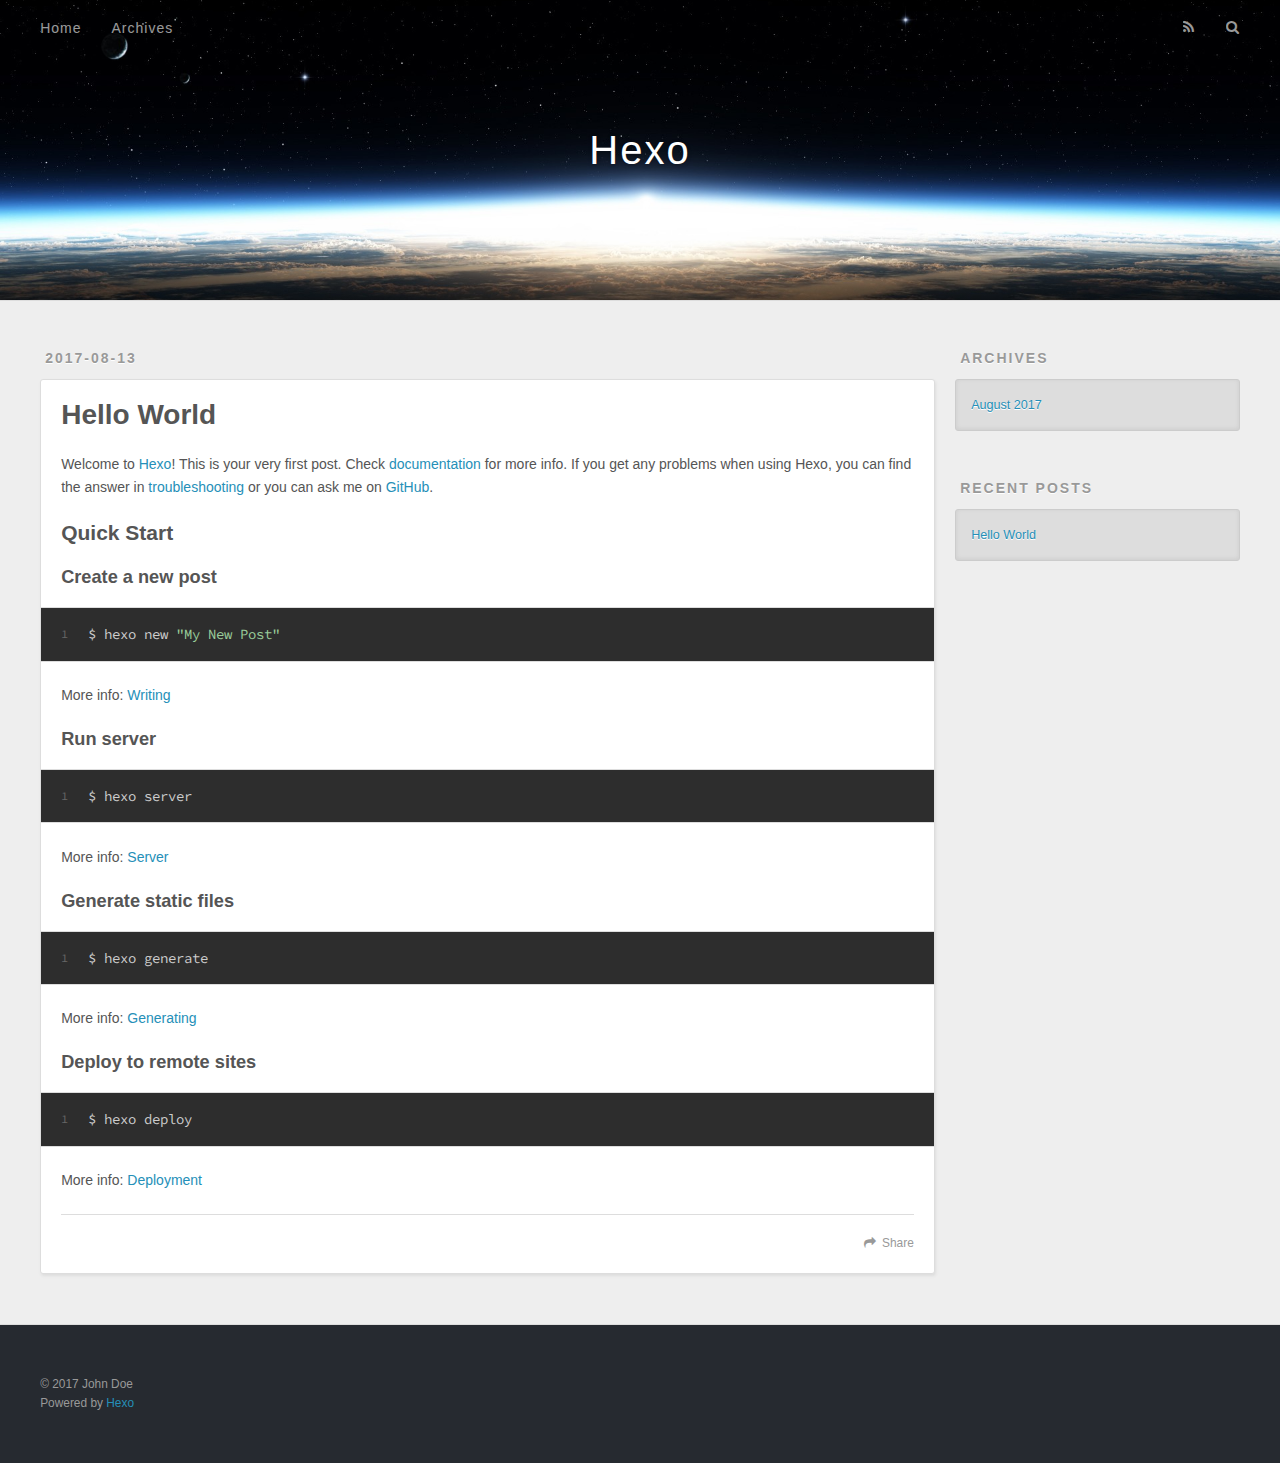
==== index.html @ 9a786ccf "Site updated: 2017-08-13 17:19:50" ====
<!DOCTYPE html>
<html>
<head>
  <meta charset="utf-8">
  
  <title>Hexo</title>
  <meta name="viewport" content="width=device-width, initial-scale=1, maximum-scale=1">
  <meta property="og:type" content="website">
<meta property="og:title" content="Hexo">
<meta property="og:url" content="http://yoursite.com/index.html">
<meta property="og:site_name" content="Hexo">
<meta name="twitter:card" content="summary">
<meta name="twitter:title" content="Hexo">
  
    <link rel="alternate" href="/atom.xml" title="Hexo" type="application/atom+xml">
  
  
    <link rel="icon" href="/favicon.png">
  
  
    <link href="//fonts.googleapis.com/css?family=Source+Code+Pro" rel="stylesheet" type="text/css">
  
  <link rel="stylesheet" href="/css/style.css">
  

</head>

<body>
  <div id="container">
    <div id="wrap">
      <header id="header">
  <div id="banner"></div>
  <div id="header-outer" class="outer">
    <div id="header-title" class="inner">
      <h1 id="logo-wrap">
        <a href="/" id="logo">Hexo</a>
      </h1>
      
    </div>
    <div id="header-inner" class="inner">
      <nav id="main-nav">
        <a id="main-nav-toggle" class="nav-icon"></a>
        
          <a class="main-nav-link" href="/">Home</a>
        
          <a class="main-nav-link" href="/archives">Archives</a>
        
      </nav>
      <nav id="sub-nav">
        
          <a id="nav-rss-link" class="nav-icon" href="/atom.xml" title="RSS Feed"></a>
        
        <a id="nav-search-btn" class="nav-icon" title="Search"></a>
      </nav>
      <div id="search-form-wrap">
        <form action="//google.com/search" method="get" accept-charset="UTF-8" class="search-form"><input type="search" name="q" class="search-form-input" placeholder="Search"><button type="submit" class="search-form-submit">&#xF002;</button><input type="hidden" name="sitesearch" value="http://yoursite.com"></form>
      </div>
    </div>
  </div>
</header>
      <div class="outer">
        <section id="main">
  
    <article id="post-hello-world" class="article article-type-post" itemscope itemprop="blogPost">
  <div class="article-meta">
    <a href="/2017/08/13/hello-world/" class="article-date">
  <time datetime="2017-08-13T09:03:46.811Z" itemprop="datePublished">2017-08-13</time>
</a>
    
  </div>
  <div class="article-inner">
    
    
      <header class="article-header">
        
  
    <h1 itemprop="name">
      <a class="article-title" href="/2017/08/13/hello-world/">Hello World</a>
    </h1>
  

      </header>
    
    <div class="article-entry" itemprop="articleBody">
      
        <p>Welcome to <a href="https://hexo.io/" target="_blank" rel="external">Hexo</a>! This is your very first post. Check <a href="https://hexo.io/docs/" target="_blank" rel="external">documentation</a> for more info. If you get any problems when using Hexo, you can find the answer in <a href="https://hexo.io/docs/troubleshooting.html" target="_blank" rel="external">troubleshooting</a> or you can ask me on <a href="https://github.com/hexojs/hexo/issues" target="_blank" rel="external">GitHub</a>.</p>
<h2 id="Quick-Start"><a href="#Quick-Start" class="headerlink" title="Quick Start"></a>Quick Start</h2><h3 id="Create-a-new-post"><a href="#Create-a-new-post" class="headerlink" title="Create a new post"></a>Create a new post</h3><figure class="highlight bash"><table><tr><td class="gutter"><pre><div class="line">1</div></pre></td><td class="code"><pre><div class="line">$ hexo new <span class="string">"My New Post"</span></div></pre></td></tr></table></figure>
<p>More info: <a href="https://hexo.io/docs/writing.html" target="_blank" rel="external">Writing</a></p>
<h3 id="Run-server"><a href="#Run-server" class="headerlink" title="Run server"></a>Run server</h3><figure class="highlight bash"><table><tr><td class="gutter"><pre><div class="line">1</div></pre></td><td class="code"><pre><div class="line">$ hexo server</div></pre></td></tr></table></figure>
<p>More info: <a href="https://hexo.io/docs/server.html" target="_blank" rel="external">Server</a></p>
<h3 id="Generate-static-files"><a href="#Generate-static-files" class="headerlink" title="Generate static files"></a>Generate static files</h3><figure class="highlight bash"><table><tr><td class="gutter"><pre><div class="line">1</div></pre></td><td class="code"><pre><div class="line">$ hexo generate</div></pre></td></tr></table></figure>
<p>More info: <a href="https://hexo.io/docs/generating.html" target="_blank" rel="external">Generating</a></p>
<h3 id="Deploy-to-remote-sites"><a href="#Deploy-to-remote-sites" class="headerlink" title="Deploy to remote sites"></a>Deploy to remote sites</h3><figure class="highlight bash"><table><tr><td class="gutter"><pre><div class="line">1</div></pre></td><td class="code"><pre><div class="line">$ hexo deploy</div></pre></td></tr></table></figure>
<p>More info: <a href="https://hexo.io/docs/deployment.html" target="_blank" rel="external">Deployment</a></p>

      
    </div>
    <footer class="article-footer">
      <a data-url="http://yoursite.com/2017/08/13/hello-world/" data-id="cj6aipgdz0000xsthss5ya7ji" class="article-share-link">Share</a>
      
      
    </footer>
  </div>
  
</article>


  

</section>
        
          <aside id="sidebar">
  
    

  
    

  
    
  
    
  <div class="widget-wrap">
    <h3 class="widget-title">Archives</h3>
    <div class="widget">
      <ul class="archive-list"><li class="archive-list-item"><a class="archive-list-link" href="/archives/2017/08/">August 2017</a></li></ul>
    </div>
  </div>


  
    
  <div class="widget-wrap">
    <h3 class="widget-title">Recent Posts</h3>
    <div class="widget">
      <ul>
        
          <li>
            <a href="/2017/08/13/hello-world/">Hello World</a>
          </li>
        
      </ul>
    </div>
  </div>

  
</aside>
        
      </div>
      <footer id="footer">
  
  <div class="outer">
    <div id="footer-info" class="inner">
      &copy; 2017 John Doe<br>
      Powered by <a href="http://hexo.io/" target="_blank">Hexo</a>
    </div>
  </div>
</footer>
    </div>
    <nav id="mobile-nav">
  
    <a href="/" class="mobile-nav-link">Home</a>
  
    <a href="/archives" class="mobile-nav-link">Archives</a>
  
</nav>
    

<script src="//ajax.googleapis.com/ajax/libs/jquery/2.0.3/jquery.min.js"></script>


  <link rel="stylesheet" href="/fancybox/jquery.fancybox.css">
  <script src="/fancybox/jquery.fancybox.pack.js"></script>


<script src="/js/script.js"></script>

  </div>
</body>
</html>
---- css/style.css ----
body {
  width: 100%;
}
body:before,
body:after {
  content: "";
  display: table;
}
body:after {
  clear: both;
}
html,
body,
div,
span,
applet,
object,
iframe,
h1,
h2,
h3,
h4,
h5,
h6,
p,
blockquote,
pre,
a,
abbr,
acronym,
address,
big,
cite,
code,
del,
dfn,
em,
img,
ins,
kbd,
q,
s,
samp,
small,
strike,
strong,
sub,
sup,
tt,
var,
dl,
dt,
dd,
ol,
ul,
li,
fieldset,
form,
label,
legend,
table,
caption,
tbody,
tfoot,
thead,
tr,
th,
td {
  margin: 0;
  padding: 0;
  border: 0;
  outline: 0;
  font-weight: inherit;
  font-style: inherit;
  font-family: inherit;
  font-size: 100%;
  vertical-align: baseline;
}
body {
  line-height: 1;
  color: #000;
  background: #fff;
}
ol,
ul {
  list-style: none;
}
table {
  border-collapse: separate;
  border-spacing: 0;
  vertical-align: middle;
}
caption,
th,
td {
  text-align: left;
  font-weight: normal;
  vertical-align: middle;
}
a img {
  border: none;
}
input,
button {
  margin: 0;
  padding: 0;
}
input::-moz-focus-inner,
button::-moz-focus-inner {
  border: 0;
  padding: 0;
}
@font-face {
  font-family: FontAwesome;
  font-style: normal;
  font-weight: normal;
  src: url("fonts/fontawesome-webfont.eot?v=#4.0.3");
  src: url("fonts/fontawesome-webfont.eot?#iefix&v=#4.0.3") format("embedded-opentype"), url("fonts/fontawesome-webfont.woff?v=#4.0.3") format("woff"), url("fonts/fontawesome-webfont.ttf?v=#4.0.3") format("truetype"), url("fonts/fontawesome-webfont.svg#fontawesomeregular?v=#4.0.3") format("svg");
}
html,
body,
#container {
  height: 100%;
}
body {
  background: #eee;
  font: 14px "Helvetica Neue", Helvetica, Arial, sans-serif;
  -webkit-text-size-adjust: 100%;
}
.outer {
  max-width: 1220px;
  margin: 0 auto;
  padding: 0 20px;
}
.outer:before,
.outer:after {
  content: "";
  display: table;
}
.outer:after {
  clear: both;
}
.inner {
  display: inline;
  float: left;
  width: 98.33333333333333%;
  margin: 0 0.833333333333333%;
}
.left,
.alignleft {
  float: left;
}
.right,
.alignright {
  float: right;
}
.clear {
  clear: both;
}
#container {
  position: relative;
}
.mobile-nav-on {
  overflow: hidden;
}
#wrap {
  height: 100%;
  width: 100%;
  position: absolute;
  top: 0;
  left: 0;
  -webkit-transition: 0.2s ease-out;
  -moz-transition: 0.2s ease-out;
  -ms-transition: 0.2s ease-out;
  transition: 0.2s ease-out;
  z-index: 1;
  background: #eee;
}
.mobile-nav-on #wrap {
  left: 280px;
}
@media screen and (min-width: 768px) {
  #main {
    display: inline;
    float: left;
    width: 73.33333333333333%;
    margin: 0 0.833333333333333%;
  }
}
.article-date,
.article-category-link,
.archive-year,
.widget-title {
  text-decoration: none;
  text-transform: uppercase;
  letter-spacing: 2px;
  color: #999;
  margin-bottom: 1em;
  margin-left: 5px;
  line-height: 1em;
  text-shadow: 0 1px #fff;
  font-weight: bold;
}
.article-inner,
.archive-article-inner {
  background: #fff;
  -webkit-box-shadow: 1px 2px 3px #ddd;
  box-shadow: 1px 2px 3px #ddd;
  border: 1px solid #ddd;
  border-radius: 3px;
}
.article-entry h1,
.widget h1 {
  font-size: 2em;
}
.article-entry h2,
.widget h2 {
  font-size: 1.5em;
}
.article-entry h3,
.widget h3 {
  font-size: 1.3em;
}
.article-entry h4,
.widget h4 {
  font-size: 1.2em;
}
.article-entry h5,
.widget h5 {
  font-size: 1em;
}
.article-entry h6,
.widget h6 {
  font-size: 1em;
  color: #999;
}
.article-entry hr,
.widget hr {
  border: 1px dashed #ddd;
}
.article-entry strong,
.widget strong {
  font-weight: bold;
}
.article-entry em,
.widget em,
.article-entry cite,
.widget cite {
  font-style: italic;
}
.article-entry sup,
.widget sup,
.article-entry sub,
.widget sub {
  font-size: 0.75em;
  line-height: 0;
  position: relative;
  vertical-align: baseline;
}
.article-entry sup,
.widget sup {
  top: -0.5em;
}
.article-entry sub,
.widget sub {
  bottom: -0.2em;
}
.article-entry small,
.widget small {
  font-size: 0.85em;
}
.article-entry acronym,
.widget acronym,
.article-entry abbr,
.widget abbr {
  border-bottom: 1px dotted;
}
.article-entry ul,
.widget ul,
.article-entry ol,
.widget ol,
.article-entry dl,
.widget dl {
  margin: 0 20px;
  line-height: 1.6em;
}
.article-entry ul ul,
.widget ul ul,
.article-entry ol ul,
.widget ol ul,
.article-entry ul ol,
.widget ul ol,
.article-entry ol ol,
.widget ol ol {
  margin-top: 0;
  margin-bottom: 0;
}
.article-entry ul,
.widget ul {
  list-style: disc;
}
.article-entry ol,
.widget ol {
  list-style: decimal;
}
.article-entry dt,
.widget dt {
  font-weight: bold;
}
#header {
  height: 300px;
  position: relative;
  border-bottom: 1px solid #ddd;
}
#header:before,
#header:after {
  content: "";
  position: absolute;
  left: 0;
  right: 0;
  height: 40px;
}
#header:before {
  top: 0;
  background: -webkit-linear-gradient(rgba(0,0,0,0.2), transparent);
  background: -moz-linear-gradient(rgba(0,0,0,0.2), transparent);
  background: -ms-linear-gradient(rgba(0,0,0,0.2), transparent);
  background: linear-gradient(rgba(0,0,0,0.2), transparent);
}
#header:after {
  bottom: 0;
  background: -webkit-linear-gradient(transparent, rgba(0,0,0,0.2));
  background: -moz-linear-gradient(transparent, rgba(0,0,0,0.2));
  background: -ms-linear-gradient(transparent, rgba(0,0,0,0.2));
  background: linear-gradient(transparent, rgba(0,0,0,0.2));
}
#header-outer {
  height: 100%;
  position: relative;
}
#header-inner {
  position: relative;
  overflow: hidden;
}
#banner {
  position: absolute;
  top: 0;
  left: 0;
  width: 100%;
  height: 100%;
  background: url("images/banner.jpg") center #000;
  -webkit-background-size: cover;
  -moz-background-size: cover;
  background-size: cover;
  z-index: -1;
}
#header-title {
  text-align: center;
  height: 40px;
  position: absolute;
  top: 50%;
  left: 0;
  margin-top: -20px;
}
#logo,
#subtitle {
  text-decoration: none;
  color: #fff;
  font-weight: 300;
  text-shadow: 0 1px 4px rgba(0,0,0,0.3);
}
#logo {
  font-size: 40px;
  line-height: 40px;
  letter-spacing: 2px;
}
#subtitle {
  font-size: 16px;
  line-height: 16px;
  letter-spacing: 1px;
}
#subtitle-wrap {
  margin-top: 16px;
}
#main-nav {
  float: left;
  margin-left: -15px;
}
.nav-icon,
.main-nav-link {
  float: left;
  color: #fff;
  opacity: 0.6;
  text-decoration: none;
  text-shadow: 0 1px rgba(0,0,0,0.2);
  -webkit-transition: opacity 0.2s;
  -moz-transition: opacity 0.2s;
  -ms-transition: opacity 0.2s;
  transition: opacity 0.2s;
  display: block;
  padding: 20px 15px;
}
.nav-icon:hover,
.main-nav-link:hover {
  opacity: 1;
}
.nav-icon {
  font-family: FontAwesome;
  text-align: center;
  font-size: 14px;
  width: 14px;
  height: 14px;
  padding: 20px 15px;
  position: relative;
  cursor: pointer;
}
.main-nav-link {
  font-weight: 300;
  letter-spacing: 1px;
}
@media screen and (max-width: 479px) {
  .main-nav-link {
    display: none;
  }
}
#main-nav-toggle {
  display: none;
}
#main-nav-toggle:before {
  content: "\f0c9";
}
@media screen and (max-width: 479px) {
  #main-nav-toggle {
    display: block;
  }
}
#sub-nav {
  float: right;
  margin-right: -15px;
}
#nav-rss-link:before {
  content: "\f09e";
}
#nav-search-btn:before {
  content: "\f002";
}
#search-form-wrap {
  position: absolute;
  top: 15px;
  width: 150px;
  height: 30px;
  right: -150px;
  opacity: 0;
  -webkit-transition: 0.2s ease-out;
  -moz-transition: 0.2s ease-out;
  -ms-transition: 0.2s ease-out;
  transition: 0.2s ease-out;
}
#search-form-wrap.on {
  opacity: 1;
  right: 0;
}
@media screen and (max-width: 479px) {
  #search-form-wrap {
    width: 100%;
    right: -100%;
  }
}
.search-form {
  position: absolute;
  top: 0;
  left: 0;
  right: 0;
  background: #fff;
  padding: 5px 15px;
  border-radius: 15px;
  -webkit-box-shadow: 0 0 10px rgba(0,0,0,0.3);
  box-shadow: 0 0 10px rgba(0,0,0,0.3);
}
.search-form-input {
  border: none;
  background: none;
  color: #555;
  width: 100%;
  font: 13px "Helvetica Neue", Helvetica, Arial, sans-serif;
  outline: none;
}
.search-form-input::-webkit-search-results-decoration,
.search-form-input::-webkit-search-cancel-button {
  -webkit-appearance: none;
}
.search-form-submit {
  position: absolute;
  top: 50%;
  right: 10px;
  margin-top: -7px;
  font: 13px FontAwesome;
  border: none;
  background: none;
  color: #bbb;
  cursor: pointer;
}
.search-form-submit:hover,
.search-form-submit:focus {
  color: #777;
}
.article {
  margin: 50px 0;
}
.article-inner {
  overflow: hidden;
}
.article-meta:before,
.article-meta:after {
  content: "";
  display: table;
}
.article-meta:after {
  clear: both;
}
.article-date {
  float: left;
}
.article-category {
  float: left;
  line-height: 1em;
  color: #ccc;
  text-shadow: 0 1px #fff;
  margin-left: 8px;
}
.article-category:before {
  content: "\2022";
}
.article-category-link {
  margin: 0 12px 1em;
}
.article-header {
  padding: 20px 20px 0;
}
.article-title {
  text-decoration: none;
  font-size: 2em;
  font-weight: bold;
  color: #555;
  line-height: 1.1em;
  -webkit-transition: color 0.2s;
  -moz-transition: color 0.2s;
  -ms-transition: color 0.2s;
  transition: color 0.2s;
}
a.article-title:hover {
  color: #258fb8;
}
.article-entry {
  color: #555;
  padding: 0 20px;
}
.article-entry:before,
.article-entry:after {
  content: "";
  display: table;
}
.article-entry:after {
  clear: both;
}
.article-entry p,
.article-entry table {
  line-height: 1.6em;
  margin: 1.6em 0;
}
.article-entry h1,
.article-entry h2,
.article-entry h3,
.article-entry h4,
.article-entry h5,
.article-entry h6 {
  font-weight: bold;
}
.article-entry h1,
.article-entry h2,
.article-entry h3,
.article-entry h4,
.article-entry h5,
.article-entry h6 {
  line-height: 1.1em;
  margin: 1.1em 0;
}
.article-entry a {
  color: #258fb8;
  text-decoration: none;
}
.article-entry a:hover {
  text-decoration: underline;
}
.article-entry ul,
.article-entry ol,
.article-entry dl {
  margin-top: 1.6em;
  margin-bottom: 1.6em;
}
.article-entry img,
.article-entry video {
  max-width: 100%;
  height: auto;
  display: block;
  margin: auto;
}
.article-entry iframe {
  border: none;
}
.article-entry table {
  width: 100%;
  border-collapse: collapse;
  border-spacing: 0;
}
.article-entry th {
  font-weight: bold;
  border-bottom: 3px solid #ddd;
  padding-bottom: 0.5em;
}
.article-entry td {
  border-bottom: 1px solid #ddd;
  padding: 10px 0;
}
.article-entry blockquote {
  font-family: Georgia, "Times New Roman", serif;
  font-size: 1.4em;
  margin: 1.6em 20px;
  text-align: center;
}
.article-entry blockquote footer {
  font-size: 14px;
  margin: 1.6em 0;
  font-family: "Helvetica Neue", Helvetica, Arial, sans-serif;
}
.article-entry blockquote footer cite:before {
  content: "—";
  padding: 0 0.5em;
}
.article-entry .pullquote {
  text-align: left;
  width: 45%;
  margin: 0;
}
.article-entry .pullquote.left {
  margin-left: 0.5em;
  margin-right: 1em;
}
.article-entry .pullquote.right {
  margin-right: 0.5em;
  margin-left: 1em;
}
.article-entry .caption {
  color: #999;
  display: block;
  font-size: 0.9em;
  margin-top: 0.5em;
  position: relative;
  text-align: center;
}
.article-entry .video-container {
  position: relative;
  padding-top: 56.25%;
  height: 0;
  overflow: hidden;
}
.article-entry .video-container iframe,
.article-entry .video-container object,
.article-entry .video-container embed {
  position: absolute;
  top: 0;
  left: 0;
  width: 100%;
  height: 100%;
  margin-top: 0;
}
.article-more-link a {
  display: inline-block;
  line-height: 1em;
  padding: 6px 15px;
  border-radius: 15px;
  background: #eee;
  color: #999;
  text-shadow: 0 1px #fff;
  text-decoration: none;
}
.article-more-link a:hover {
  background: #258fb8;
  color: #fff;
  text-decoration: none;
  text-shadow: 0 1px #1e7293;
}
.article-footer {
  font-size: 0.85em;
  line-height: 1.6em;
  border-top: 1px solid #ddd;
  padding-top: 1.6em;
  margin: 0 20px 20px;
}
.article-footer:before,
.article-footer:after {
  content: "";
  display: table;
}
.article-footer:after {
  clear: both;
}
.article-footer a {
  color: #999;
  text-decoration: none;
}
.article-footer a:hover {
  color: #555;
}
.article-tag-list-item {
  float: left;
  margin-right: 10px;
}
.article-tag-list-link:before {
  content: "#";
}
.article-comment-link {
  float: right;
}
.article-comment-link:before {
  content: "\f075";
  font-family: FontAwesome;
  padding-right: 8px;
}
.article-share-link {
  cursor: pointer;
  float: right;
  margin-left: 20px;
}
.article-share-link:before {
  content: "\f064";
  font-family: FontAwesome;
  padding-right: 6px;
}
#article-nav {
  position: relative;
}
#article-nav:before,
#article-nav:after {
  content: "";
  display: table;
}
#article-nav:after {
  clear: both;
}
@media screen and (min-width: 768px) {
  #article-nav {
    margin: 50px 0;
  }
  #article-nav:before {
    width: 8px;
    height: 8px;
    position: absolute;
    top: 50%;
    left: 50%;
    margin-top: -4px;
    margin-left: -4px;
    content: "";
    border-radius: 50%;
    background: #ddd;
    -webkit-box-shadow: 0 1px 2px #fff;
    box-shadow: 0 1px 2px #fff;
  }
}
.article-nav-link-wrap {
  text-decoration: none;
  text-shadow: 0 1px #fff;
  color: #999;
  -webkit-box-sizing: border-box;
  -moz-box-sizing: border-box;
  box-sizing: border-box;
  margin-top: 50px;
  text-align: center;
  display: block;
}
.article-nav-link-wrap:hover {
  color: #555;
}
@media screen and (min-width: 768px) {
  .article-nav-link-wrap {
    width: 50%;
    margin-top: 0;
  }
}
@media screen and (min-width: 768px) {
  #article-nav-newer {
    float: left;
    text-align: right;
    padding-right: 20px;
  }
}
@media screen and (min-width: 768px) {
  #article-nav-older {
    float: right;
    text-align: left;
    padding-left: 20px;
  }
}
.article-nav-caption {
  text-transform: uppercase;
  letter-spacing: 2px;
  color: #ddd;
  line-height: 1em;
  font-weight: bold;
}
#article-nav-newer .article-nav-caption {
  margin-right: -2px;
}
.article-nav-title {
  font-size: 0.85em;
  line-height: 1.6em;
  margin-top: 0.5em;
}
.article-share-box {
  position: absolute;
  display: none;
  background: #fff;
  -webkit-box-shadow: 1px 2px 10px rgba(0,0,0,0.2);
  box-shadow: 1px 2px 10px rgba(0,0,0,0.2);
  border-radius: 3px;
  margin-left: -145px;
  overflow: hidden;
  z-index: 1;
}
.article-share-box.on {
  display: block;
}
.article-share-input {
  width: 100%;
  background: none;
  -webkit-box-sizing: border-box;
  -moz-box-sizing: border-box;
  box-sizing: border-box;
  font: 14px "Helvetica Neue", Helvetica, Arial, sans-serif;
  padding: 0 15px;
  color: #555;
  outline: none;
  border: 1px solid #ddd;
  border-radius: 3px 3px 0 0;
  height: 36px;
  line-height: 36px;
}
.article-share-links {
  background: #eee;
}
.article-share-links:before,
.article-share-links:after {
  content: "";
  display: table;
}
.article-share-links:after {
  clear: both;
}
.article-share-twitter,
.article-share-facebook,
.article-share-pinterest,
.article-share-google {
  width: 50px;
  height: 36px;
  display: block;
  float: left;
  position: relative;
  color: #999;
  text-shadow: 0 1px #fff;
}
.article-share-twitter:before,
.article-share-facebook:before,
.article-share-pinterest:before,
.article-share-google:before {
  font-size: 20px;
  font-family: FontAwesome;
  width: 20px;
  height: 20px;
  position: absolute;
  top: 50%;
  left: 50%;
  margin-top: -10px;
  margin-left: -10px;
  text-align: center;
}
.article-share-twitter:hover,
.article-share-facebook:hover,
.article-share-pinterest:hover,
.article-share-google:hover {
  color: #fff;
}
.article-share-twitter:before {
  content: "\f099";
}
.article-share-twitter:hover {
  background: #00aced;
  text-shadow: 0 1px #008abe;
}
.article-share-facebook:before {
  content: "\f09a";
}
.article-share-facebook:hover {
  background: #3b5998;
  text-shadow: 0 1px #2f477a;
}
.article-share-pinterest:before {
  content: "\f0d2";
}
.article-share-pinterest:hover {
  background: #cb2027;
  text-shadow: 0 1px #a21a1f;
}
.article-share-google:before {
  content: "\f0d5";
}
.article-share-google:hover {
  background: #dd4b39;
  text-shadow: 0 1px #be3221;
}
.article-gallery {
  background: #000;
  position: relative;
}
.article-gallery-photos {
  position: relative;
  overflow: hidden;
}
.article-gallery-img {
  display: none;
  max-width: 100%;
}
.article-gallery-img:first-child {
  display: block;
}
.article-gallery-img.loaded {
  position: absolute;
  display: block;
}
.article-gallery-img img {
  display: block;
  max-width: 100%;
  margin: 0 auto;
}
#comments {
  background: #fff;
  -webkit-box-shadow: 1px 2px 3px #ddd;
  box-shadow: 1px 2px 3px #ddd;
  padding: 20px;
  border: 1px solid #ddd;
  border-radius: 3px;
  margin: 50px 0;
}
#comments a {
  color: #258fb8;
}
.archives-wrap {
  margin: 50px 0;
}
.archives:before,
.archives:after {
  content: "";
  display: table;
}
.archives:after {
  clear: both;
}
.archive-year-wrap {
  margin-bottom: 1em;
}
.archives {
  -webkit-column-gap: 10px;
  -moz-column-gap: 10px;
  column-gap: 10px;
}
@media screen and (min-width: 480px) and (max-width: 767px) {
  .archives {
    -webkit-column-count: 2;
    -moz-column-count: 2;
    column-count: 2;
  }
}
@media screen and (min-width: 768px) {
  .archives {
    -webkit-column-count: 3;
    -moz-column-count: 3;
    column-count: 3;
  }
}
.archive-article {
  -webkit-column-break-inside: avoid;
  page-break-inside: avoid;
  overflow: hidden;
  break-inside: avoid-column;
}
.archive-article-inner {
  padding: 10px;
  margin-bottom: 15px;
}
.archive-article-title {
  text-decoration: none;
  font-weight: bold;
  color: #555;
  -webkit-transition: color 0.2s;
  -moz-transition: color 0.2s;
  -ms-transition: color 0.2s;
  transition: color 0.2s;
  line-height: 1.6em;
}
.archive-article-title:hover {
  color: #258fb8;
}
.archive-article-footer {
  margin-top: 1em;
}
.archive-article-date {
  color: #999;
  text-decoration: none;
  font-size: 0.85em;
  line-height: 1em;
  margin-bottom: 0.5em;
  display: block;
}
#page-nav {
  margin: 50px auto;
  background: #fff;
  -webkit-box-shadow: 1px 2px 3px #ddd;
  box-shadow: 1px 2px 3px #ddd;
  border: 1px solid #ddd;
  border-radius: 3px;
  text-align: center;
  color: #999;
  overflow: hidden;
}
#page-nav:before,
#page-nav:after {
  content: "";
  display: table;
}
#page-nav:after {
  clear: both;
}
#page-nav a,
#page-nav span {
  padding: 10px 20px;
  line-height: 1;
  height: 2ex;
}
#page-nav a {
  color: #999;
  text-decoration: none;
}
#page-nav a:hover {
  background: #999;
  color: #fff;
}
#page-nav .prev {
  float: left;
}
#page-nav .next {
  float: right;
}
#page-nav .page-number {
  display: inline-block;
}
@media screen and (max-width: 479px) {
  #page-nav .page-number {
    display: none;
  }
}
#page-nav .current {
  color: #555;
  font-weight: bold;
}
#page-nav .space {
  color: #ddd;
}
#footer {
  background: #262a30;
  padding: 50px 0;
  border-top: 1px solid #ddd;
  color: #999;
}
#footer a {
  color: #258fb8;
  text-decoration: none;
}
#footer a:hover {
  text-decoration: underline;
}
#footer-info {
  line-height: 1.6em;
  font-size: 0.85em;
}
.article-entry pre,
.article-entry .highlight {
  background: #2d2d2d;
  margin: 0 -20px;
  padding: 15px 20px;
  border-style: solid;
  border-color: #ddd;
  border-width: 1px 0;
  overflow: auto;
  color: #ccc;
  line-height: 22.400000000000002px;
}
.article-entry .highlight .gutter pre,
.article-entry .gist .gist-file .gist-data .line-numbers {
  color: #666;
  font-size: 0.85em;
}
.article-entry pre,
.article-entry code {
  font-family: "Source Code Pro", Consolas, Monaco, Menlo, Consolas, monospace;
}
.article-entry code {
  background: #eee;
  text-shadow: 0 1px #fff;
  padding: 0 0.3em;
}
.article-entry pre code {
  background: none;
  text-shadow: none;
  padding: 0;
}
.article-entry .highlight pre {
  border: none;
  margin: 0;
  padding: 0;
}
.article-entry .highlight table {
  margin: 0;
  width: auto;
}
.article-entry .highlight td {
  border: none;
  padding: 0;
}
.article-entry .highlight figcaption {
  font-size: 0.85em;
  color: #999;
  line-height: 1em;
  margin-bottom: 1em;
}
.article-entry .highlight figcaption:before,
.article-entry .highlight figcaption:after {
  content: "";
  display: table;
}
.article-entry .highlight figcaption:after {
  clear: both;
}
.article-entry .highlight figcaption a {
  float: right;
}
.article-entry .highlight .gutter pre {
  text-align: right;
  padding-right: 20px;
}
.article-entry .highlight .line {
  height: 22.400000000000002px;
}
.article-entry .highlight .line.marked {
  background: #515151;
}
.article-entry .gist {
  margin: 0 -20px;
  border-style: solid;
  border-color: #ddd;
  border-width: 1px 0;
  background: #2d2d2d;
  padding: 15px 20px 15px 0;
}
.article-entry .gist .gist-file {
  border: none;
  font-family: "Source Code Pro", Consolas, Monaco, Menlo, Consolas, monospace;
  margin: 0;
}
.article-entry .gist .gist-file .gist-data {
  background: none;
  border: none;
}
.article-entry .gist .gist-file .gist-data .line-numbers {
  background: none;
  border: none;
  padding: 0 20px 0 0;
}
.article-entry .gist .gist-file .gist-data .line-data {
  padding: 0 !important;
}
.article-entry .gist .gist-file .highlight {
  margin: 0;
  padding: 0;
  border: none;
}
.article-entry .gist .gist-file .gist-meta {
  background: #2d2d2d;
  color: #999;
  font: 0.85em "Helvetica Neue", Helvetica, Arial, sans-serif;
  text-shadow: 0 0;
  padding: 0;
  margin-top: 1em;
  margin-left: 20px;
}
.article-entry .gist .gist-file .gist-meta a {
  color: #258fb8;
  font-weight: normal;
}
.article-entry .gist .gist-file .gist-meta a:hover {
  text-decoration: underline;
}
pre .comment,
pre .title {
  color: #999;
}
pre .variable,
pre .attribute,
pre .tag,
pre .regexp,
pre .ruby .constant,
pre .xml .tag .title,
pre .xml .pi,
pre .xml .doctype,
pre .html .doctype,
pre .css .id,
pre .css .class,
pre .css .pseudo {
  color: #f2777a;
}
pre .number,
pre .preprocessor,
pre .built_in,
pre .literal,
pre .params,
pre .constant {
  color: #f99157;
}
pre .class,
pre .ruby .class .title,
pre .css .rules .attribute {
  color: #9c9;
}
pre .string,
pre .value,
pre .inheritance,
pre .header,
pre .ruby .symbol,
pre .xml .cdata {
  color: #9c9;
}
pre .css .hexcolor {
  color: #6cc;
}
pre .function,
pre .python .decorator,
pre .python .title,
pre .ruby .function .title,
pre .ruby .title .keyword,
pre .perl .sub,
pre .javascript .title,
pre .coffeescript .title {
  color: #69c;
}
pre .keyword,
pre .javascript .function {
  color: #c9c;
}
@media screen and (max-width: 479px) {
  #mobile-nav {
    position: absolute;
    top: 0;
    left: 0;
    width: 280px;
    height: 100%;
    background: #191919;
    border-right: 1px solid #fff;
  }
}
@media screen and (max-width: 479px) {
  .mobile-nav-link {
    display: block;
    color: #999;
    text-decoration: none;
    padding: 15px 20px;
    font-weight: bold;
  }
  .mobile-nav-link:hover {
    color: #fff;
  }
}
@media screen and (min-width: 768px) {
  #sidebar {
    display: inline;
    float: left;
    width: 23.333333333333332%;
    margin: 0 0.833333333333333%;
  }
}
.widget-wrap {
  margin: 50px 0;
}
.widget {
  color: #777;
  text-shadow: 0 1px #fff;
  background: #ddd;
  -webkit-box-shadow: 0 -1px 4px #ccc inset;
  box-shadow: 0 -1px 4px #ccc inset;
  border: 1px solid #ccc;
  padding: 15px;
  border-radius: 3px;
}
.widget a {
  color: #258fb8;
  text-decoration: none;
}
.widget a:hover {
  text-decoration: underline;
}
.widget ul ul,
.widget ol ul,
.widget dl ul,
.widget ul ol,
.widget ol ol,
.widget dl ol,
.widget ul dl,
.widget ol dl,
.widget dl dl {
  margin-left: 15px;
  list-style: disc;
}
.widget {
  line-height: 1.6em;
  word-wrap: break-word;
  font-size: 0.9em;
}
.widget ul,
.widget ol {
  list-style: none;
  margin: 0;
}
.widget ul ul,
.widget ol ul,
.widget ul ol,
.widget ol ol {
  margin: 0 20px;
}
.widget ul ul,
.widget ol ul {
  list-style: disc;
}
.widget ul ol,
.widget ol ol {
  list-style: decimal;
}
.category-list-count,
.tag-list-count,
.archive-list-count {
  padding-left: 5px;
  color: #999;
  font-size: 0.85em;
}
.category-list-count:before,
.tag-list-count:before,
.archive-list-count:before {
  content: "(";
}
.category-list-count:after,
.tag-list-count:after,
.archive-list-count:after {
  content: ")";
}
.tagcloud a {
  margin-right: 5px;
  display: inline-block;
}
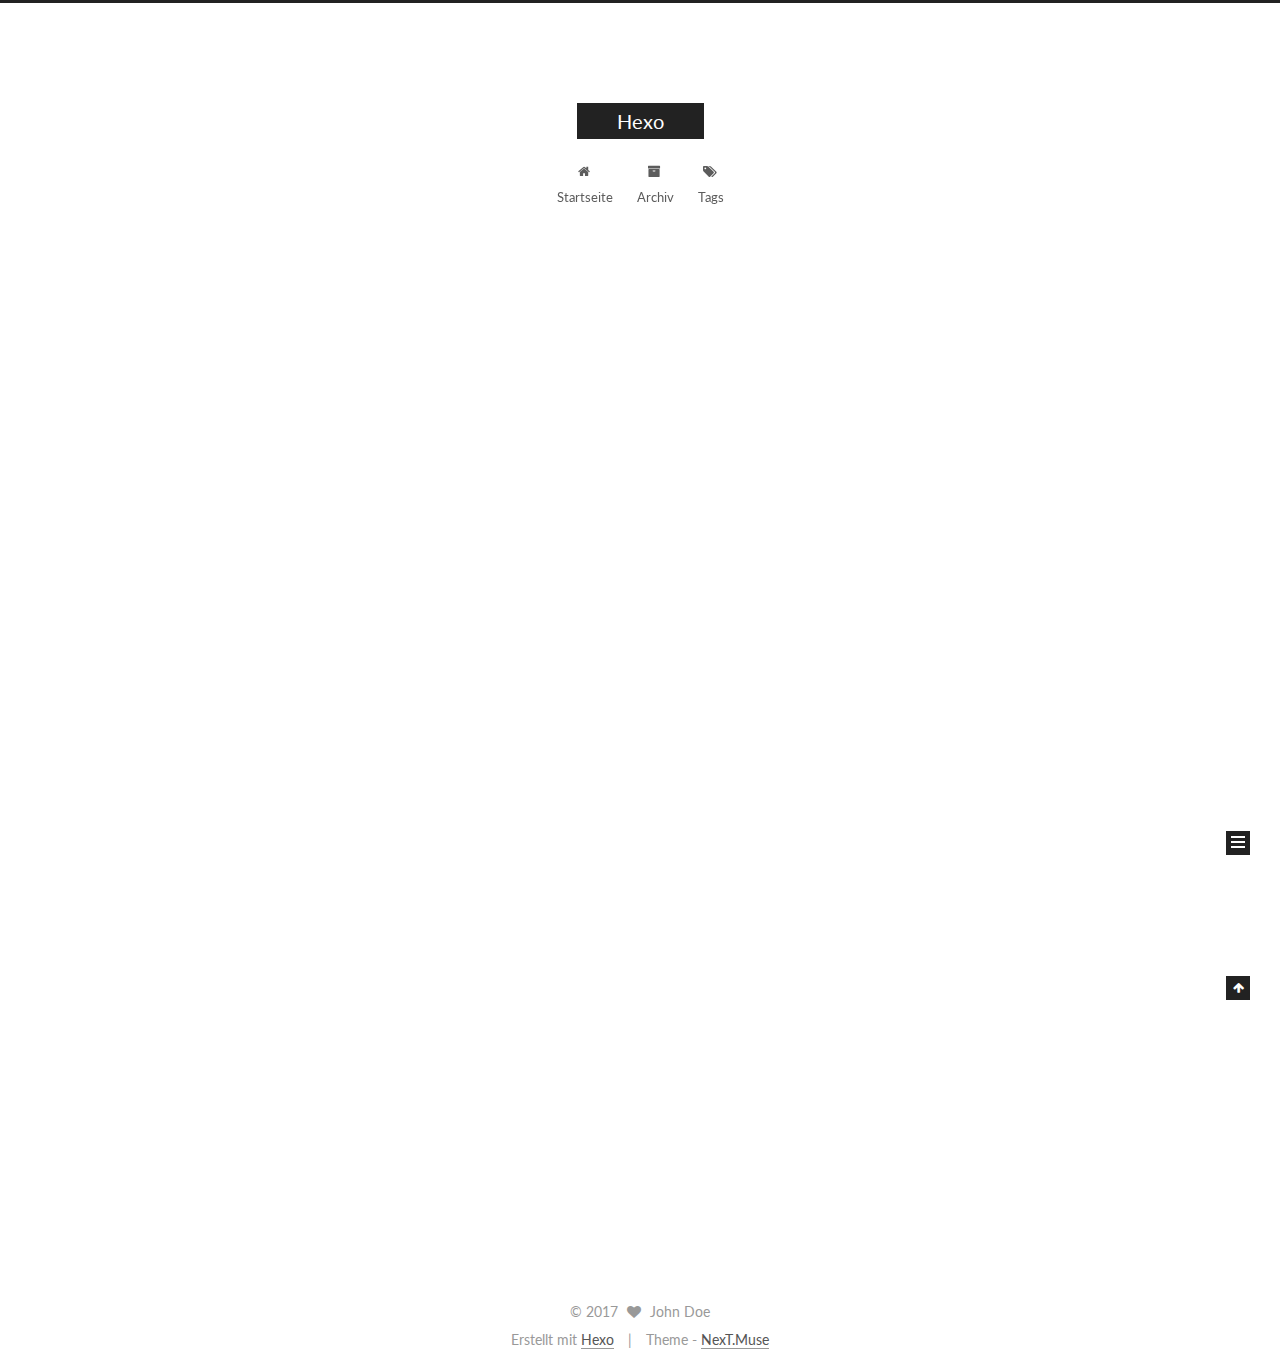
==== commit a04c98da: "Site updated: 2017-08-13 17:29:51" ====
--- a/index.html
+++ b/index.html
@@ -1,89 +1,330 @@
 <!DOCTYPE html>
-<html>
+
+
+
+  
+
+
+<html class="theme-next muse use-motion" lang="">
 <head>
-  <meta charset="utf-8">
-  
-  <title>Hexo</title>
-  <meta name="viewport" content="width=device-width, initial-scale=1, maximum-scale=1">
-  <meta property="og:type" content="website">
+  <meta charset="UTF-8"/>
+<meta http-equiv="X-UA-Compatible" content="IE=edge" />
+<meta name="viewport" content="width=device-width, initial-scale=1, maximum-scale=1"/>
+<meta name="theme-color" content="#222">
+
+
+
+
+
+
+
+
+
+<meta http-equiv="Cache-Control" content="no-transform" />
+<meta http-equiv="Cache-Control" content="no-siteapp" />
+
+
+
+
+
+
+
+
+
+
+
+
+
+
+
+  
+  
+  <link href="/lib/fancybox/source/jquery.fancybox.css?v=2.1.5" rel="stylesheet" type="text/css" />
+
+
+
+
+  
+  
+  
+  
+
+  
+    
+    
+  
+
+  
+
+  
+
+  
+
+  
+
+  
+    
+    
+    <link href="//fonts.googleapis.com/css?family=Lato:300,300italic,400,400italic,700,700italic&subset=latin,latin-ext" rel="stylesheet" type="text/css">
+  
+
+
+
+
+
+
+<link href="/lib/font-awesome/css/font-awesome.min.css?v=4.6.2" rel="stylesheet" type="text/css" />
+
+<link href="/css/main.css?v=5.1.2" rel="stylesheet" type="text/css" />
+
+
+  <meta name="keywords" content="Hexo, NexT" />
+
+
+
+
+
+
+
+
+  <link rel="shortcut icon" type="image/x-icon" href="/favicon.ico?v=5.1.2" />
+
+
+
+
+
+
+<meta property="og:type" content="website">
 <meta property="og:title" content="Hexo">
 <meta property="og:url" content="http://yoursite.com/index.html">
 <meta property="og:site_name" content="Hexo">
 <meta name="twitter:card" content="summary">
 <meta name="twitter:title" content="Hexo">
-  
-    <link rel="alternate" href="/atom.xml" title="Hexo" type="application/atom+xml">
-  
-  
-    <link rel="icon" href="/favicon.png">
-  
-  
-    <link href="//fonts.googleapis.com/css?family=Source+Code+Pro" rel="stylesheet" type="text/css">
-  
-  <link rel="stylesheet" href="/css/style.css">
-  
+
+
+
+<script type="text/javascript" id="hexo.configurations">
+  var NexT = window.NexT || {};
+  var CONFIG = {
+    root: '/',
+    scheme: 'Muse',
+    sidebar: {"position":"left","display":"post","offset":12,"offset_float":12,"b2t":false,"scrollpercent":false,"onmobile":false},
+    fancybox: true,
+    tabs: true,
+    motion: true,
+    duoshuo: {
+      userId: '0',
+      author: 'Author'
+    },
+    algolia: {
+      applicationID: '',
+      apiKey: '',
+      indexName: '',
+      hits: {"per_page":10},
+      labels: {"input_placeholder":"Search for Posts","hits_empty":"We didn't find any results for the search: ${query}","hits_stats":"${hits} results found in ${time} ms"}
+    }
+  };
+</script>
+
+
+
+  <link rel="canonical" href="http://yoursite.com/"/>
+
+
+
+
+
+  <title>Hexo</title>
+  
+
+
+
+
+
+
+
 
 </head>
 
-<body>
-  <div id="container">
-    <div id="wrap">
-      <header id="header">
-  <div id="banner"></div>
-  <div id="header-outer" class="outer">
-    <div id="header-title" class="inner">
-      <h1 id="logo-wrap">
-        <a href="/" id="logo">Hexo</a>
-      </h1>
-      
+<body itemscope itemtype="http://schema.org/WebPage" lang="">
+
+  
+  
+    
+  
+
+  <div class="container sidebar-position-left 
+   page-home 
+ ">
+    <div class="headband"></div>
+
+    <header id="header" class="header" itemscope itemtype="http://schema.org/WPHeader">
+      <div class="header-inner"><div class="site-brand-wrapper">
+  <div class="site-meta ">
+    
+
+    <div class="custom-logo-site-title">
+      <a href="/"  class="brand" rel="start">
+        <span class="logo-line-before"><i></i></span>
+        <span class="site-title">Hexo</span>
+        <span class="logo-line-after"><i></i></span>
+      </a>
     </div>
-    <div id="header-inner" class="inner">
-      <nav id="main-nav">
-        <a id="main-nav-toggle" class="nav-icon"></a>
-        
-          <a class="main-nav-link" href="/">Home</a>
-        
-          <a class="main-nav-link" href="/archives">Archives</a>
-        
-      </nav>
-      <nav id="sub-nav">
-        
-          <a id="nav-rss-link" class="nav-icon" href="/atom.xml" title="RSS Feed"></a>
-        
-        <a id="nav-search-btn" class="nav-icon" title="Search"></a>
-      </nav>
-      <div id="search-form-wrap">
-        <form action="//google.com/search" method="get" accept-charset="UTF-8" class="search-form"><input type="search" name="q" class="search-form-input" placeholder="Search"><button type="submit" class="search-form-submit">&#xF002;</button><input type="hidden" name="sitesearch" value="http://yoursite.com"></form>
-      </div>
-    </div>
+      
+        <p class="site-subtitle"></p>
+      
   </div>
-</header>
-      <div class="outer">
-        <section id="main">
-  
-    <article id="post-hello-world" class="article article-type-post" itemscope itemprop="blogPost">
-  <div class="article-meta">
-    <a href="/2017/08/13/hello-world/" class="article-date">
-  <time datetime="2017-08-13T09:03:46.811Z" itemprop="datePublished">2017-08-13</time>
-</a>
-    
+
+  <div class="site-nav-toggle">
+    <button>
+      <span class="btn-bar"></span>
+      <span class="btn-bar"></span>
+      <span class="btn-bar"></span>
+    </button>
   </div>
-  <div class="article-inner">
-    
-    
-      <header class="article-header">
-        
-  
-    <h1 itemprop="name">
-      <a class="article-title" href="/2017/08/13/hello-world/">Hello World</a>
-    </h1>
-  
-
+</div>
+
+<nav class="site-nav">
+  
+
+  
+    <ul id="menu" class="menu">
+      
+        
+        <li class="menu-item menu-item-home">
+          <a href="/" rel="section">
+            
+              <i class="menu-item-icon fa fa-fw fa-home"></i> <br />
+            
+            Startseite
+          </a>
+        </li>
+      
+        
+        <li class="menu-item menu-item-archives">
+          <a href="/archives/" rel="section">
+            
+              <i class="menu-item-icon fa fa-fw fa-archive"></i> <br />
+            
+            Archiv
+          </a>
+        </li>
+      
+        
+        <li class="menu-item menu-item-tags">
+          <a href="/tags/" rel="section">
+            
+              <i class="menu-item-icon fa fa-fw fa-tags"></i> <br />
+            
+            Tags
+          </a>
+        </li>
+      
+
+      
+    </ul>
+  
+
+  
+</nav>
+
+
+
+ </div>
+    </header>
+
+    <main id="main" class="main">
+      <div class="main-inner">
+        <div class="content-wrap">
+          <div id="content" class="content">
+            
+  <section id="posts" class="posts-expand">
+    
+      
+
+  
+
+  
+  
+  
+
+  <article class="post post-type-normal" itemscope itemtype="http://schema.org/Article">
+  
+  
+  
+  <div class="post-block">
+    <link itemprop="mainEntityOfPage" href="http://yoursite.com/2017/08/13/hello-world/">
+
+    <span hidden itemprop="author" itemscope itemtype="http://schema.org/Person">
+      <meta itemprop="name" content="John Doe">
+      <meta itemprop="description" content="">
+      <meta itemprop="image" content="/images/avatar.gif">
+    </span>
+
+    <span hidden itemprop="publisher" itemscope itemtype="http://schema.org/Organization">
+      <meta itemprop="name" content="Hexo">
+    </span>
+
+    
+      <header class="post-header">
+
+        
+        
+          <h1 class="post-title" itemprop="name headline">
+                
+                <a class="post-title-link" href="/2017/08/13/hello-world/" itemprop="url">Hello World</a></h1>
+        
+
+        <div class="post-meta">
+          <span class="post-time">
+            
+              <span class="post-meta-item-icon">
+                <i class="fa fa-calendar-o"></i>
+              </span>
+              
+                <span class="post-meta-item-text">Veröffentlicht am</span>
+              
+              <time title="Post created" itemprop="dateCreated datePublished" datetime="2017-08-13T17:03:46+08:00">
+                2017-08-13
+              </time>
+            
+
+            
+
+            
+          </span>
+
+          
+
+          
+            
+          
+
+          
+          
+
+          
+
+          
+
+          
+
+        </div>
       </header>
     
-    <div class="article-entry" itemprop="articleBody">
-      
-        <p>Welcome to <a href="https://hexo.io/" target="_blank" rel="external">Hexo</a>! This is your very first post. Check <a href="https://hexo.io/docs/" target="_blank" rel="external">documentation</a> for more info. If you get any problems when using Hexo, you can find the answer in <a href="https://hexo.io/docs/troubleshooting.html" target="_blank" rel="external">troubleshooting</a> or you can ask me on <a href="https://github.com/hexojs/hexo/issues" target="_blank" rel="external">GitHub</a>.</p>
+
+    
+    
+    
+    <div class="post-body" itemprop="articleBody">
+
+      
+      
+
+      
+        
+          
+            <p>Welcome to <a href="https://hexo.io/" target="_blank" rel="external">Hexo</a>! This is your very first post. Check <a href="https://hexo.io/docs/" target="_blank" rel="external">documentation</a> for more info. If you get any problems when using Hexo, you can find the answer in <a href="https://hexo.io/docs/troubleshooting.html" target="_blank" rel="external">troubleshooting</a> or you can ask me on <a href="https://github.com/hexojs/hexo/issues" target="_blank" rel="external">GitHub</a>.</p>
 <h2 id="Quick-Start"><a href="#Quick-Start" class="headerlink" title="Quick Start"></a>Quick Start</h2><h3 id="Create-a-new-post"><a href="#Create-a-new-post" class="headerlink" title="Create a new post"></a>Create a new post</h3><figure class="highlight bash"><table><tr><td class="gutter"><pre><div class="line">1</div></pre></td><td class="code"><pre><div class="line">$ hexo new <span class="string">"My New Post"</span></div></pre></td></tr></table></figure>
 <p>More info: <a href="https://hexo.io/docs/writing.html" target="_blank" rel="external">Writing</a></p>
 <h3 id="Run-server"><a href="#Run-server" class="headerlink" title="Run server"></a>Run server</h3><figure class="highlight bash"><table><tr><td class="gutter"><pre><div class="line">1</div></pre></td><td class="code"><pre><div class="line">$ hexo server</div></pre></td></tr></table></figure>
@@ -93,88 +334,290 @@
 <h3 id="Deploy-to-remote-sites"><a href="#Deploy-to-remote-sites" class="headerlink" title="Deploy to remote sites"></a>Deploy to remote sites</h3><figure class="highlight bash"><table><tr><td class="gutter"><pre><div class="line">1</div></pre></td><td class="code"><pre><div class="line">$ hexo deploy</div></pre></td></tr></table></figure>
 <p>More info: <a href="https://hexo.io/docs/deployment.html" target="_blank" rel="external">Deployment</a></p>
 
+          
+        
       
     </div>
-    <footer class="article-footer">
-      <a data-url="http://yoursite.com/2017/08/13/hello-world/" data-id="cj6aipgdz0000xsthss5ya7ji" class="article-share-link">Share</a>
-      
+    
+    
+    
+
+    
+
+    
+
+    
+
+    <footer class="post-footer">
+      
+
+      
+
+      
+
+      
+      
+        <div class="post-eof"></div>
       
     </footer>
   </div>
   
-</article>
-
-
-  
-
-</section>
-        
-          <aside id="sidebar">
-  
-    
-
-  
-    
-
-  
-    
-  
-    
-  <div class="widget-wrap">
-    <h3 class="widget-title">Archives</h3>
-    <div class="widget">
-      <ul class="archive-list"><li class="archive-list-item"><a class="archive-list-link" href="/archives/2017/08/">August 2017</a></li></ul>
+  
+  
+  </article>
+
+
+    
+  </section>
+
+  
+
+
+          </div>
+          
+
+
+          
+
+        </div>
+        
+          
+  
+  <div class="sidebar-toggle">
+    <div class="sidebar-toggle-line-wrap">
+      <span class="sidebar-toggle-line sidebar-toggle-line-first"></span>
+      <span class="sidebar-toggle-line sidebar-toggle-line-middle"></span>
+      <span class="sidebar-toggle-line sidebar-toggle-line-last"></span>
     </div>
   </div>
 
-
-  
-    
-  <div class="widget-wrap">
-    <h3 class="widget-title">Recent Posts</h3>
-    <div class="widget">
-      <ul>
-        
-          <li>
-            <a href="/2017/08/13/hello-world/">Hello World</a>
-          </li>
-        
-      </ul>
+  <aside id="sidebar" class="sidebar">
+    
+    <div class="sidebar-inner">
+
+      
+
+      
+
+      <section class="site-overview sidebar-panel sidebar-panel-active">
+        <div class="site-author motion-element" itemprop="author" itemscope itemtype="http://schema.org/Person">
+          <img class="site-author-image" itemprop="image"
+               src="/images/avatar.gif"
+               alt="John Doe" />
+          <p class="site-author-name" itemprop="name">John Doe</p>
+           
+              <p class="site-description motion-element" itemprop="description"></p>
+          
+        </div>
+        <nav class="site-state motion-element">
+
+          
+            <div class="site-state-item site-state-posts">
+              <a href="/archives/">
+                <span class="site-state-item-count">1</span>
+                <span class="site-state-item-name">Artikel</span>
+              </a>
+            </div>
+          
+
+          
+
+          
+
+        </nav>
+
+        
+
+        <div class="links-of-author motion-element">
+          
+        </div>
+
+        
+        
+
+        
+        
+
+        
+
+
+      </section>
+
+      
+
+      
+
     </div>
+  </aside>
+
+
+        
+      </div>
+    </main>
+
+    <footer id="footer" class="footer">
+      <div class="footer-inner">
+        <div class="copyright" >
+  
+  &copy; 
+  <span itemprop="copyrightYear">2017</span>
+  <span class="with-love">
+    <i class="fa fa-heart"></i>
+  </span>
+  <span class="author" itemprop="copyrightHolder">John Doe</span>
+</div>
+
+
+<div class="powered-by">
+  Erstellt mit  <a class="theme-link" href="https://hexo.io">Hexo</a>
+</div>
+
+<div class="theme-info">
+  Theme -
+  <a class="theme-link" href="https://github.com/iissnan/hexo-theme-next">
+    NexT.Muse
+  </a>
+</div>
+
+
+        
+
+
+
+
+
+
+
+        
+      </div>
+    </footer>
+
+    
+      <div class="back-to-top">
+        <i class="fa fa-arrow-up"></i>
+        
+      </div>
+    
+
   </div>
 
   
-</aside>
-        
-      </div>
-      <footer id="footer">
-  
-  <div class="outer">
-    <div id="footer-info" class="inner">
-      &copy; 2017 John Doe<br>
-      Powered by <a href="http://hexo.io/" target="_blank">Hexo</a>
-    </div>
-  </div>
-</footer>
-    </div>
-    <nav id="mobile-nav">
-  
-    <a href="/" class="mobile-nav-link">Home</a>
-  
-    <a href="/archives" class="mobile-nav-link">Archives</a>
-  
-</nav>
-    
-
-<script src="//ajax.googleapis.com/ajax/libs/jquery/2.0.3/jquery.min.js"></script>
-
-
-  <link rel="stylesheet" href="/fancybox/jquery.fancybox.css">
-  <script src="/fancybox/jquery.fancybox.pack.js"></script>
-
-
-<script src="/js/script.js"></script>
-
-  </div>
+
+<script type="text/javascript">
+  if (Object.prototype.toString.call(window.Promise) !== '[object Function]') {
+    window.Promise = null;
+  }
+</script>
+
+
+
+
+
+
+
+
+
+  
+
+
+
+
+
+
+
+
+
+
+
+
+  
+  <script type="text/javascript" src="/lib/jquery/index.js?v=2.1.3"></script>
+
+  
+  <script type="text/javascript" src="/lib/fastclick/lib/fastclick.min.js?v=1.0.6"></script>
+
+  
+  <script type="text/javascript" src="/lib/jquery_lazyload/jquery.lazyload.js?v=1.9.7"></script>
+
+  
+  <script type="text/javascript" src="/lib/velocity/velocity.min.js?v=1.2.1"></script>
+
+  
+  <script type="text/javascript" src="/lib/velocity/velocity.ui.min.js?v=1.2.1"></script>
+
+  
+  <script type="text/javascript" src="/lib/fancybox/source/jquery.fancybox.pack.js?v=2.1.5"></script>
+
+
+  
+
+
+  <script type="text/javascript" src="/js/src/utils.js?v=5.1.2"></script>
+
+  <script type="text/javascript" src="/js/src/motion.js?v=5.1.2"></script>
+
+
+
+  
+  
+
+  
+    <script type="text/javascript" src="/js/src/scrollspy.js?v=5.1.2"></script>
+<script type="text/javascript" src="/js/src/post-details.js?v=5.1.2"></script>
+
+  
+
+  
+
+
+  <script type="text/javascript" src="/js/src/bootstrap.js?v=5.1.2"></script>
+
+
+
+  
+
+
+  
+
+
+
+
+	
+
+
+
+
+
+  
+
+
+
+
+
+  
+
+
+
+
+
+
+  
+
+
+
+
+
+  
+
+  
+
+  
+
+  
+
+  
+
+  
+
 </body>
-</html>+</html>
--- a/css/main.css
+++ b/css/main.css
@@ -0,0 +1,2661 @@
+/* normalize.css v3.0.2 | MIT License | git.io/normalize */
+html {
+  font-family: sans-serif; /* 1 */
+  -ms-text-size-adjust: 100%; /* 2 */
+  -webkit-text-size-adjust: 100%; /* 2 */
+}
+body {
+  margin: 0;
+}
+article,
+aside,
+details,
+figcaption,
+figure,
+footer,
+header,
+hgroup,
+main,
+menu,
+nav,
+section,
+summary {
+  display: block;
+}
+audio,
+canvas,
+progress,
+video {
+  display: inline-block; /* 1 */
+  vertical-align: baseline; /* 2 */
+}
+audio:not([controls]) {
+  display: none;
+  height: 0;
+}
+[hidden],
+template {
+  display: none;
+}
+a {
+  background-color: transparent;
+}
+a:active,
+a:hover {
+  outline: 0;
+}
+abbr[title] {
+  border-bottom: 1px dotted;
+}
+b,
+strong {
+  font-weight: bold;
+}
+dfn {
+  font-style: italic;
+}
+h1 {
+  font-size: 2em;
+  margin: 0.67em 0;
+}
+mark {
+  background: #ff0;
+  color: #000;
+}
+small {
+  font-size: 80%;
+}
+sub,
+sup {
+  font-size: 75%;
+  line-height: 0;
+  position: relative;
+  vertical-align: baseline;
+}
+sup {
+  top: -0.5em;
+}
+sub {
+  bottom: -0.25em;
+}
+img {
+  border: 0;
+}
+svg:not(:root) {
+  overflow: hidden;
+}
+figure {
+  margin: 1em 40px;
+}
+hr {
+  -moz-box-sizing: content-box;
+  box-sizing: content-box;
+  height: 0;
+}
+pre {
+  overflow: auto;
+}
+code,
+kbd,
+pre,
+samp {
+  font-family: monospace, monospace;
+  font-size: 1em;
+}
+button,
+input,
+optgroup,
+select,
+textarea {
+  color: inherit; /* 1 */
+  font: inherit; /* 2 */
+  margin: 0; /* 3 */
+}
+button {
+  overflow: visible;
+}
+button,
+select {
+  text-transform: none;
+}
+button,
+html input[type="button"],
+input[type="reset"],
+input[type="submit"] {
+  -webkit-appearance: button; /* 2 */
+  cursor: pointer; /* 3 */
+}
+button[disabled],
+html input[disabled] {
+  cursor: default;
+}
+button::-moz-focus-inner,
+input::-moz-focus-inner {
+  border: 0;
+  padding: 0;
+}
+input {
+  line-height: normal;
+}
+input[type="checkbox"],
+input[type="radio"] {
+  box-sizing: border-box; /* 1 */
+  padding: 0; /* 2 */
+}
+input[type="number"]::-webkit-inner-spin-button,
+input[type="number"]::-webkit-outer-spin-button {
+  height: auto;
+}
+input[type="search"] {
+  -webkit-appearance: textfield; /* 1 */
+  -moz-box-sizing: content-box;
+  -webkit-box-sizing: content-box; /* 2 */
+  box-sizing: content-box;
+}
+input[type="search"]::-webkit-search-cancel-button,
+input[type="search"]::-webkit-search-decoration {
+  -webkit-appearance: none;
+}
+fieldset {
+  border: 1px solid #c0c0c0;
+  margin: 0 2px;
+  padding: 0.35em 0.625em 0.75em;
+}
+legend {
+  border: 0; /* 1 */
+  padding: 0; /* 2 */
+}
+textarea {
+  overflow: auto;
+}
+optgroup {
+  font-weight: bold;
+}
+table {
+  border-collapse: collapse;
+  border-spacing: 0;
+}
+td,
+th {
+  padding: 0;
+}
+::selection {
+  background: #262a30;
+  color: #fff;
+}
+body {
+  position: relative;
+  font-family: 'Lato', "PingFang SC", "Microsoft YaHei", sans-serif;
+  font-size: 14px;
+  line-height: 2;
+  color: #555;
+  background: #fff;
+}
+@media (max-width: 767px) {
+  body {
+    padding-right: 0 !important;
+  }
+}
+@media (min-width: 768px) and (max-width: 991px) {
+  body {
+    padding-right: 0 !important;
+  }
+}
+@media (min-width: 1600px) {
+  body {
+    font-size: 16px;
+  }
+}
+h1,
+h2,
+h3,
+h4,
+h5,
+h6 {
+  margin: 0;
+  padding: 0;
+  font-weight: bold;
+  line-height: 1.5;
+  font-family: 'Lato', "PingFang SC", "Microsoft YaHei", sans-serif;
+}
+h2,
+h3,
+h4,
+h5,
+h6 {
+  margin: 20px 0 15px;
+}
+h1 {
+  font-size: 22px;
+}
+@media (max-width: 767px) {
+  h1 {
+    font-size: 18px;
+  }
+}
+h2 {
+  font-size: 20px;
+}
+@media (max-width: 767px) {
+  h2 {
+    font-size: 16px;
+  }
+}
+h3 {
+  font-size: 18px;
+}
+@media (max-width: 767px) {
+  h3 {
+    font-size: 14px;
+  }
+}
+h4 {
+  font-size: 16px;
+}
+@media (max-width: 767px) {
+  h4 {
+    font-size: 12px;
+  }
+}
+h5 {
+  font-size: 14px;
+}
+@media (max-width: 767px) {
+  h5 {
+    font-size: 10px;
+  }
+}
+h6 {
+  font-size: 12px;
+}
+@media (max-width: 767px) {
+  h6 {
+    font-size: 8px;
+  }
+}
+p {
+  margin: 0 0 20px 0;
+}
+a {
+  color: #555;
+  text-decoration: none;
+  border-bottom: 1px solid #999;
+  word-wrap: break-word;
+}
+a:hover {
+  color: #222;
+  border-bottom-color: #222;
+}
+blockquote {
+  margin: 0;
+  padding: 0;
+}
+img {
+  display: block;
+  margin: auto;
+  max-width: 100%;
+  height: auto;
+}
+hr {
+  margin: 40px 0;
+  height: 3px;
+  border: none;
+  background-color: #ddd;
+  background-image: repeating-linear-gradient(-45deg, #fff, #fff 4px, transparent 4px, transparent 8px);
+}
+blockquote {
+  padding: 0 15px;
+  color: #666;
+  border-left: 4px solid #ddd;
+}
+blockquote cite::before {
+  content: "-";
+  padding: 0 5px;
+}
+dt {
+  font-weight: 700;
+}
+dd {
+  margin: 0;
+  padding: 0;
+}
+kbd {
+  border: 1px solid #ccc;
+  border-radius: 0.2em;
+  box-shadow: 0.1em 0.1em 0.2em rgba(0,0,0,0.1);
+  background-color: #f9f9f9;
+  font-family: inherit;
+  background-image: -webkit-linear-gradient(top, #eee, #fff, #eee);
+  padding: 0.1em 0.3em;
+  white-space: nowrap;
+}
+.text-left {
+  text-align: left;
+}
+.text-center {
+  text-align: center;
+}
+.text-right {
+  text-align: right;
+}
+.text-justify {
+  text-align: justify;
+}
+.text-nowrap {
+  white-space: nowrap;
+}
+.text-lowercase {
+  text-transform: lowercase;
+}
+.text-uppercase {
+  text-transform: uppercase;
+}
+.text-capitalize {
+  text-transform: capitalize;
+}
+.center-block {
+  display: block;
+  margin-left: auto;
+  margin-right: auto;
+}
+.clearfix:before,
+.clearfix:after {
+  content: " ";
+  display: table;
+}
+.clearfix:after {
+  clear: both;
+}
+.pullquote {
+  width: 45%;
+}
+.pullquote.left {
+  float: left;
+  margin-left: 5px;
+  margin-right: 10px;
+}
+.pullquote.right {
+  float: right;
+  margin-left: 10px;
+  margin-right: 5px;
+}
+.affix.affix.affix {
+  position: fixed;
+}
+.translation {
+  margin-top: -20px;
+  font-size: 14px;
+  color: #999;
+}
+.scrollbar-measure {
+  width: 100px;
+  height: 100px;
+  overflow: scroll;
+  position: absolute;
+  top: -9999px;
+}
+.use-motion .motion-element {
+  opacity: 0;
+}
+table {
+  margin: 20px 0;
+  width: 100%;
+  border-collapse: collapse;
+  border-spacing: 0;
+  border: 1px solid #ddd;
+  font-size: 14px;
+  table-layout: fixed;
+  word-wrap: break-all;
+}
+table>tbody>tr:nth-of-type(odd) {
+  background-color: #f9f9f9;
+}
+table>tbody>tr:hover {
+  background-color: #f5f5f5;
+}
+caption,
+th,
+td {
+  padding: 8px;
+  text-align: left;
+  vertical-align: middle;
+  font-weight: normal;
+}
+th,
+td {
+  border-bottom: 3px solid #ddd;
+  border-right: 1px solid #eee;
+}
+th {
+  padding-bottom: 10px;
+  font-weight: 700;
+}
+td {
+  border-bottom-width: 1px;
+}
+html,
+body {
+  height: 100%;
+}
+.container {
+  position: relative;
+  min-height: 100%;
+}
+.header-inner {
+  margin: 0 auto;
+  padding: 100px 0 70px;
+  width: 700px;
+}
+@media (min-width: 1600px) {
+  .container .header-inner {
+    width: 900px;
+  }
+}
+.main-inner {
+  margin: 0 auto;
+  width: 700px;
+}
+@media (min-width: 1600px) {
+  .container .main-inner {
+    width: 900px;
+  }
+}
+.footer {
+  width: 100%;
+  min-height: 50px;
+}
+.footer-inner {
+  box-sizing: border-box;
+  margin: 20px auto;
+  width: 700px;
+}
+@media (min-width: 1600px) {
+  .container .footer-inner {
+    width: 900px;
+  }
+}
+pre,
+.highlight {
+  overflow: auto;
+  margin: 20px 0;
+  padding: 0;
+  font-size: 13px;
+  color: #4d4d4c;
+  background: #f7f7f7;
+  line-height: 1.6;
+}
+pre,
+code {
+  font-family: consolas, Menlo, "PingFang SC", "Microsoft YaHei", monospace;
+}
+code {
+  padding: 2px 4px;
+  word-wrap: break-word;
+  color: #555;
+  background: #eee;
+  border-radius: 3px;
+  font-size: 13px;
+}
+pre code {
+  padding: 0;
+  color: #4d4d4c;
+  background: none;
+  text-shadow: none;
+}
+.highlight {
+  border-radius: 1px;
+}
+.highlight pre {
+  border: none;
+  margin: 0;
+  padding: 10px 0;
+}
+.highlight table {
+  margin: 0;
+  width: auto;
+  border: none;
+}
+.highlight td {
+  border: none;
+  padding: 0;
+}
+.highlight figcaption {
+  font-size: 1em;
+  color: #4d4d4c;
+  line-height: 1em;
+  margin-bottom: 1em;
+}
+.highlight figcaption:before,
+.highlight figcaption:after {
+  content: " ";
+  display: table;
+}
+.highlight figcaption:after {
+  clear: both;
+}
+.highlight figcaption a {
+  float: right;
+  color: #4d4d4c;
+}
+.highlight figcaption a:hover {
+  border-bottom-color: #4d4d4c;
+}
+.highlight .gutter pre {
+  padding-left: 10px;
+  padding-right: 10px;
+  color: #869194;
+  text-align: right;
+  background-color: #eff2f3;
+}
+.highlight .code pre {
+  width: 100%;
+  padding-left: 10px;
+  padding-right: 10px;
+  background-color: #f7f7f7;
+}
+.highlight .line {
+  height: 20px;
+}
+.gutter {
+  -webkit-user-select: none;
+  -moz-user-select: none;
+  -ms-user-select: none;
+  user-select: none;
+}
+.gist table {
+  width: auto;
+}
+.gist table td {
+  border: none;
+}
+pre .deletion {
+  background: #fdd;
+}
+pre .addition {
+  background: #dfd;
+}
+pre .meta {
+  color: #8959a8;
+}
+pre .comment {
+  color: #8e908c;
+}
+pre .variable,
+pre .attribute,
+pre .tag,
+pre .regexp,
+pre .ruby .constant,
+pre .xml .tag .title,
+pre .xml .pi,
+pre .xml .doctype,
+pre .html .doctype,
+pre .css .id,
+pre .css .class,
+pre .css .pseudo {
+  color: #c82829;
+}
+pre .number,
+pre .preprocessor,
+pre .built_in,
+pre .literal,
+pre .params,
+pre .constant,
+pre .command {
+  color: #f5871f;
+}
+pre .ruby .class .title,
+pre .css .rules .attribute,
+pre .string,
+pre .value,
+pre .inheritance,
+pre .header,
+pre .ruby .symbol,
+pre .xml .cdata,
+pre .special,
+pre .number,
+pre .formula {
+  color: #718c00;
+}
+pre .title,
+pre .css .hexcolor {
+  color: #3e999f;
+}
+pre .function,
+pre .python .decorator,
+pre .python .title,
+pre .ruby .function .title,
+pre .ruby .title .keyword,
+pre .perl .sub,
+pre .javascript .title,
+pre .coffeescript .title {
+  color: #4271ae;
+}
+pre .keyword,
+pre .javascript .function {
+  color: #8959a8;
+}
+.full-image.full-image.full-image {
+  border: none;
+  max-width: 100%;
+  width: auto;
+  margin: 20px auto;
+}
+@media (min-width: 992px) {
+  .full-image.full-image.full-image {
+    max-width: none;
+    width: 110%;
+    margin: 25px -5%;
+  }
+}
+.blockquote-center,
+.page-home .post-type-quote blockquote,
+.page-post-detail .post-type-quote blockquote {
+  position: relative;
+  margin: 40px 0;
+  padding: 0;
+  border-left: none;
+  text-align: center;
+}
+.blockquote-center::before,
+.page-home .post-type-quote blockquote::before,
+.page-post-detail .post-type-quote blockquote::before,
+.blockquote-center::after,
+.page-home .post-type-quote blockquote::after,
+.page-post-detail .post-type-quote blockquote::after {
+  position: absolute;
+  content: ' ';
+  display: block;
+  width: 100%;
+  height: 24px;
+  opacity: 0.2;
+  background-repeat: no-repeat;
+  background-position: 0 -6px;
+  background-size: 22px 22px;
+}
+.blockquote-center::before,
+.page-home .post-type-quote blockquote::before,
+.page-post-detail .post-type-quote blockquote::before {
+  top: -20px;
+  background-image: url("../images/quote-l.svg");
+  border-top: 1px solid #ccc;
+}
+.blockquote-center::after,
+.page-home .post-type-quote blockquote::after,
+.page-post-detail .post-type-quote blockquote::after {
+  bottom: -20px;
+  background-image: url("../images/quote-r.svg");
+  border-bottom: 1px solid #ccc;
+  background-position: 100% 8px;
+}
+.blockquote-center p,
+.page-home .post-type-quote blockquote p,
+.page-post-detail .post-type-quote blockquote p,
+.blockquote-center div,
+.page-home .post-type-quote blockquote div,
+.page-post-detail .post-type-quote blockquote div {
+  text-align: center;
+}
+.post .post-body .group-picture img {
+  box-sizing: border-box;
+  padding: 0 3px;
+  border: none;
+}
+.post .group-picture-row {
+  overflow: hidden;
+  margin-top: 6px;
+}
+.post .group-picture-row:first-child {
+  margin-top: 0;
+}
+.post .group-picture-column {
+  float: left;
+}
+.page-post-detail .post-body .group-picture-column {
+  float: none;
+  margin-top: 10px;
+  width: auto !important;
+}
+.page-post-detail .post-body .group-picture-column img {
+  margin: 0 auto;
+}
+.page-archive .group-picture-container {
+  overflow: hidden;
+}
+.page-archive .group-picture-row {
+  float: left;
+}
+.page-archive .group-picture-row:first-child {
+  margin-top: 6px;
+}
+.page-archive .group-picture-column {
+  max-width: 150px;
+  max-height: 150px;
+}
+.post-body .note {
+  position: relative;
+  padding: 15px;
+  margin-bottom: 20px;
+  border: 1px solid #eee;
+  border-left-width: 5px;
+  border-radius: 3px;
+}
+.post-body .note h2,
+.post-body .note h3,
+.post-body .note h4,
+.post-body .note h5,
+.post-body .note h6 {
+  margin-top: 0;
+  margin-bottom: 0;
+  border-bottom: initial;
+  padding-top: 0 !important;
+}
+.post-body .note p:first-child,
+.post-body .note ul:first-child,
+.post-body .note ol:first-child,
+.post-body .note table:first-child,
+.post-body .note pre:first-child,
+.post-body .note blockquote:first-child {
+  margin-top: 0;
+}
+.post-body .note p:last-child,
+.post-body .note ul:last-child,
+.post-body .note ol:last-child,
+.post-body .note table:last-child,
+.post-body .note pre:last-child,
+.post-body .note blockquote:last-child {
+  margin-bottom: 0;
+}
+.post-body .note.default {
+  border-left-color: #777;
+}
+.post-body .note.default h2,
+.post-body .note.default h3,
+.post-body .note.default h4,
+.post-body .note.default h5,
+.post-body .note.default h6 {
+  color: #777;
+}
+.post-body .note.primary {
+  border-left-color: #6f42c1;
+}
+.post-body .note.primary h2,
+.post-body .note.primary h3,
+.post-body .note.primary h4,
+.post-body .note.primary h5,
+.post-body .note.primary h6 {
+  color: #6f42c1;
+}
+.post-body .note.info {
+  border-left-color: #428bca;
+}
+.post-body .note.info h2,
+.post-body .note.info h3,
+.post-body .note.info h4,
+.post-body .note.info h5,
+.post-body .note.info h6 {
+  color: #428bca;
+}
+.post-body .note.success {
+  border-left-color: #5cb85c;
+}
+.post-body .note.success h2,
+.post-body .note.success h3,
+.post-body .note.success h4,
+.post-body .note.success h5,
+.post-body .note.success h6 {
+  color: #5cb85c;
+}
+.post-body .note.warning {
+  border-left-color: #f0ad4e;
+}
+.post-body .note.warning h2,
+.post-body .note.warning h3,
+.post-body .note.warning h4,
+.post-body .note.warning h5,
+.post-body .note.warning h6 {
+  color: #f0ad4e;
+}
+.post-body .note.danger {
+  border-left-color: #d9534f;
+}
+.post-body .note.danger h2,
+.post-body .note.danger h3,
+.post-body .note.danger h4,
+.post-body .note.danger h5,
+.post-body .note.danger h6 {
+  color: #d9534f;
+}
+.post-body .label {
+  display: inline;
+  padding: 0 2px;
+  white-space: nowrap;
+}
+.post-body .label.default {
+  background-color: #f0f0f0;
+}
+.post-body .label.primary {
+  background-color: #efe6f7;
+}
+.post-body .label.info {
+  background-color: #e5f2f8;
+}
+.post-body .label.success {
+  background-color: #e7f4e9;
+}
+.post-body .label.warning {
+  background-color: #fcf6e1;
+}
+.post-body .label.danger {
+  background-color: #fae8eb;
+}
+.post-body .tabs {
+  position: relative;
+  display: block;
+  margin-bottom: 20px;
+  padding-top: 10px;
+}
+.post-body .tabs ul.nav-tabs {
+  margin: 0;
+  padding: 0;
+  display: flex;
+  margin-bottom: -1px;
+}
+@media (max-width: 413px) {
+  .post-body .tabs ul.nav-tabs {
+    display: block;
+    margin-bottom: 5px;
+  }
+}
+.post-body .tabs ul.nav-tabs li.tab {
+  list-style-type: none !important;
+  margin: 0 0.25em 0 0;
+  border-top: 3px solid transparent;
+  border-left: 1px solid transparent;
+  border-right: 1px solid transparent;
+}
+@media (max-width: 413px) {
+  .post-body .tabs ul.nav-tabs li.tab {
+    margin: initial;
+    border-top: 1px solid transparent;
+    border-left: 3px solid transparent;
+    border-right: 1px solid transparent;
+    border-bottom: 1px solid transparent;
+  }
+}
+.post-body .tabs ul.nav-tabs li.tab a {
+  outline: 0;
+  border-bottom: initial;
+  display: block;
+  line-height: 1.8em;
+  padding: 0.25em 0.75em;
+  transition-duration: 0.2s;
+  transition-timing-function: ease-out;
+  transition-delay: 0s;
+}
+.post-body .tabs ul.nav-tabs li.tab a i {
+  width: 1.285714285714286em;
+}
+.post-body .tabs ul.nav-tabs li.tab.active {
+  border-top: 3px solid #fc6423;
+  border-left: 1px solid #ddd;
+  border-right: 1px solid #ddd;
+  background-color: #fff;
+}
+@media (max-width: 413px) {
+  .post-body .tabs ul.nav-tabs li.tab.active {
+    border-top: 1px solid #ddd;
+    border-left: 3px solid #fc6423;
+    border-right: 1px solid #ddd;
+    border-bottom: 1px solid #ddd;
+  }
+}
+.post-body .tabs ul.nav-tabs li.tab.active a {
+  cursor: default;
+  color: #555;
+}
+.post-body .tabs .tab-content {
+  background-color: #fff;
+}
+.post-body .tabs .tab-content .tab-pane {
+  border: 1px solid #ddd;
+  padding: 20px 20px 0 20px;
+}
+.post-body .tabs .tab-content .tab-pane:not(.active) {
+  display: none !important;
+}
+.post-body .tabs .tab-content .tab-pane.active {
+  display: block !important;
+}
+.btn {
+  display: inline-block;
+  padding: 0 20px;
+  font-size: 14px;
+  color: #fff;
+  background: #222;
+  border: 2px solid #222;
+  text-decoration: none;
+  border-radius: 0;
+  transition-property: background-color;
+  transition-duration: 0.2s;
+  transition-timing-function: ease-in-out;
+  transition-delay: 0s;
+}
+.btn:hover,
+.post-button .btn:hover {
+  border-color: #222;
+  color: #222;
+  background: #fff;
+}
+.btn-bar {
+  display: block;
+  width: 22px;
+  height: 2px;
+  background: #555;
+  border-radius: 1px;
+}
+.btn-bar+.btn-bar {
+  margin-top: 4px;
+}
+.pagination {
+  margin: 120px 0 40px;
+  text-align: center;
+  border-top: 1px solid #eee;
+}
+.page-number-basic,
+.pagination .prev,
+.pagination .next,
+.pagination .page-number,
+.pagination .space {
+  display: inline-block;
+  position: relative;
+  top: -1px;
+  margin: 0 10px;
+  padding: 0 10px;
+  line-height: 30px;
+}
+@media (max-width: 767px) {
+  .page-number-basic,
+  .pagination .prev,
+  .pagination .next,
+  .pagination .page-number,
+  .pagination .space {
+    margin: 0 5px;
+  }
+}
+.pagination .prev,
+.pagination .next,
+.pagination .page-number {
+  border-bottom: 0;
+  border-top: 1px solid #eee;
+  transition-property: border-color;
+  transition-duration: 0.2s;
+  transition-timing-function: ease-in-out;
+  transition-delay: 0s;
+}
+.pagination .prev:hover,
+.pagination .next:hover,
+.pagination .page-number:hover {
+  border-top-color: #222;
+}
+.pagination .space {
+  padding: 0;
+  margin: 0;
+}
+.pagination .prev {
+  margin-left: 0;
+}
+.pagination .next {
+  margin-right: 0;
+}
+.pagination .page-number.current {
+  color: #fff;
+  background: #ccc;
+  border-top-color: #ccc;
+}
+@media (max-width: 767px) {
+  .pagination {
+    border-top: none;
+  }
+  .pagination .prev,
+  .pagination .next,
+  .pagination .page-number {
+    margin-bottom: 10px;
+    border-top: 0;
+    border-bottom: 1px solid #eee;
+  }
+  .pagination .prev:hover,
+  .pagination .next:hover,
+  .pagination .page-number:hover {
+    border-bottom-color: #222;
+  }
+}
+.comments {
+  margin: 60px 20px 0;
+}
+.tag-cloud {
+  text-align: center;
+}
+.tag-cloud a {
+  display: inline-block;
+  margin: 10px;
+}
+.back-to-top {
+  box-sizing: border-box;
+  position: fixed;
+  bottom: -100px;
+  right: 30px;
+  z-index: 1050;
+  padding: 0 6px;
+  width: 24px;
+  background: #222;
+  font-size: 12px;
+  opacity: 1;
+  color: #fff;
+  cursor: pointer;
+  text-align: center;
+  -webkit-transform: translateZ(0);
+  transition-property: bottom;
+  transition-duration: 0.2s;
+  transition-timing-function: ease-in-out;
+  transition-delay: 0s;
+}
+@media (min-width: 768px) and (max-width: 991px) {
+  .back-to-top {
+    display: none !important;
+  }
+}
+@media (max-width: 767px) {
+  .back-to-top {
+    display: none !important;
+  }
+}
+.back-to-top.back-to-top-on {
+  bottom: 19px;
+}
+.header {
+  background: transparent;
+}
+.header-inner {
+  position: relative;
+}
+.headband {
+  height: 3px;
+  background: #222;
+}
+.site-meta {
+  margin: 0;
+  text-align: center;
+}
+@media (max-width: 767px) {
+  .site-meta {
+    text-align: center;
+  }
+}
+.brand {
+  position: relative;
+  display: inline-block;
+  padding: 0 40px;
+  color: #fff;
+  background: #222;
+  border-bottom: none;
+}
+.brand:hover {
+  color: #fff;
+}
+.logo {
+  display: inline-block;
+  margin-right: 5px;
+  line-height: 36px;
+  vertical-align: top;
+}
+.site-title {
+  display: inline-block;
+  vertical-align: top;
+  line-height: 36px;
+  font-size: 20px;
+  font-weight: normal;
+  font-family: 'Lato', "PingFang SC", "Microsoft YaHei", sans-serif;
+}
+.site-subtitle {
+  margin-top: 10px;
+  font-size: 13px;
+  color: #999;
+}
+.use-motion .brand {
+  opacity: 0;
+}
+.use-motion .logo,
+.use-motion .site-title,
+.use-motion .site-subtitle {
+  opacity: 0;
+  position: relative;
+  top: -10px;
+}
+.site-nav-toggle {
+  display: none;
+  position: absolute;
+  top: 10px;
+  left: 10px;
+}
+@media (max-width: 767px) {
+  .site-nav-toggle {
+    display: block;
+  }
+}
+.site-nav-toggle button {
+  margin-top: 2px;
+  padding: 9px 10px;
+  background: transparent;
+  border: none;
+}
+@media (max-width: 767px) {
+  .site-nav {
+    display: none;
+    margin: 0 -10px;
+    padding: 0 10px;
+    clear: both;
+    border-top: 1px solid #ddd;
+  }
+}
+@media (min-width: 768px) and (max-width: 991px) {
+  .site-nav {
+    display: block !important;
+  }
+}
+@media (min-width: 992px) {
+  .site-nav {
+    display: block !important;
+  }
+}
+.menu {
+  margin-top: 20px;
+  padding-left: 0;
+  text-align: center;
+}
+.menu .menu-item {
+  display: inline-block;
+  margin: 0 10px;
+  list-style: none;
+}
+@media screen and (max-width: 767px) {
+  .menu .menu-item {
+    margin-top: 10px;
+  }
+}
+.menu .menu-item a {
+  display: block;
+  font-size: 13px;
+  line-height: inherit;
+  border-bottom: 1px solid transparent;
+  transition-property: border-color;
+  transition-duration: 0.2s;
+  transition-timing-function: ease-in-out;
+  transition-delay: 0s;
+}
+.menu .menu-item a:hover {
+  border-bottom-color: #222;
+}
+.menu .menu-item .fa {
+  margin-right: 5px;
+}
+.use-motion .menu-item {
+  opacity: 0;
+}
+.post-body {
+  font-family: 'Lato', "PingFang SC", "Microsoft YaHei", sans-serif;
+}
+@media (max-width: 767px) {
+  .post-body {
+    word-break: break-word;
+  }
+}
+.post-body .fancybox img {
+  display: block !important;
+  margin: 0 auto;
+  cursor: pointer;
+  cursor: zoom-in;
+  cursor: -webkit-zoom-in;
+}
+.post-body .image-caption,
+.post-body .figure .caption {
+  margin: 10px auto 15px;
+  text-align: center;
+  font-size: 14px;
+  color: #999;
+  font-weight: bold;
+  line-height: 1;
+}
+.post-sticky-flag {
+  display: inline-block;
+  font-size: 16px;
+  -ms-transform: rotate(30deg);
+  -webkit-transform: rotate(30deg);
+  -moz-transform: rotate(30deg);
+  -ms-transform: rotate(30deg);
+  -o-transform: rotate(30deg);
+  transform: rotate(30deg);
+}
+.posts-expand {
+  padding-top: 40px;
+}
+@media (max-width: 767px) {
+  .posts-expand {
+    margin: 0 20px;
+  }
+  .post-body pre {
+    padding: 10px;
+  }
+  .post-body pre .gutter pre {
+    padding-right: 10px;
+  }
+  .post-body .highlight {
+    margin-left: 0px;
+    margin-right: 0px;
+    padding: 0;
+  }
+  .post-body .highlight .gutter pre {
+    padding-right: 10px;
+  }
+}
+@media (min-width: 992px) {
+  .posts-expand .post-body {
+    text-align: justify;
+  }
+}
+.posts-expand .post-body h2,
+.posts-expand .post-body h3,
+.posts-expand .post-body h4,
+.posts-expand .post-body h5,
+.posts-expand .post-body h6 {
+  padding-top: 10px;
+}
+.posts-expand .post-body h2 .header-anchor,
+.posts-expand .post-body h3 .header-anchor,
+.posts-expand .post-body h4 .header-anchor,
+.posts-expand .post-body h5 .header-anchor,
+.posts-expand .post-body h6 .header-anchor {
+  float: right;
+  margin-left: 10px;
+  color: #ccc;
+  border-bottom-style: none;
+  visibility: hidden;
+}
+.posts-expand .post-body h2 .header-anchor:hover,
+.posts-expand .post-body h3 .header-anchor:hover,
+.posts-expand .post-body h4 .header-anchor:hover,
+.posts-expand .post-body h5 .header-anchor:hover,
+.posts-expand .post-body h6 .header-anchor:hover {
+  color: inherit;
+}
+.posts-expand .post-body h2:hover .header-anchor,
+.posts-expand .post-body h3:hover .header-anchor,
+.posts-expand .post-body h4:hover .header-anchor,
+.posts-expand .post-body h5:hover .header-anchor,
+.posts-expand .post-body h6:hover .header-anchor {
+  visibility: visible;
+}
+.posts-expand .post-body ul li {
+  list-style: circle;
+}
+.posts-expand .post-body img {
+  box-sizing: border-box;
+  margin: auto;
+  padding: 3px;
+  border: 1px solid #ddd;
+}
+.posts-expand .fancybox img {
+  margin: 0 auto;
+}
+@media (max-width: 767px) {
+  .posts-collapse {
+    margin: 0 20px;
+  }
+  .posts-collapse .post-title,
+  .posts-collapse .post-meta {
+    display: block;
+    width: auto;
+    text-align: left;
+  }
+}
+.posts-collapse {
+  position: relative;
+  z-index: 1010;
+  margin-left: 55px;
+}
+.posts-collapse::after {
+  content: " ";
+  position: absolute;
+  top: 20px;
+  left: 0;
+  margin-left: -2px;
+  width: 4px;
+  height: 100%;
+  background: #f5f5f5;
+  z-index: -1;
+}
+@media (max-width: 767px) {
+  .posts-collapse {
+    margin: 0 20px;
+  }
+}
+.posts-collapse .collection-title {
+  position: relative;
+  margin: 60px 0;
+}
+.posts-collapse .collection-title h1,
+.posts-collapse .collection-title h2 {
+  margin-left: 20px;
+}
+.posts-collapse .collection-title small {
+  color: #bbb;
+  margin-left: 5px;
+}
+.posts-collapse .collection-title::before {
+  content: " ";
+  position: absolute;
+  left: 0;
+  top: 50%;
+  margin-left: -4px;
+  margin-top: -4px;
+  width: 8px;
+  height: 8px;
+  background: #bbb;
+  border-radius: 50%;
+}
+.posts-collapse .post {
+  margin: 30px 0;
+}
+.posts-collapse .post-header {
+  position: relative;
+  transition-duration: 0.2s;
+  transition-timing-function: ease-in-out;
+  transition-delay: 0s;
+  transition-property: border;
+  border-bottom: 1px dashed #ccc;
+}
+.posts-collapse .post-header::before {
+  content: " ";
+  position: absolute;
+  left: 0;
+  top: 12px;
+  width: 6px;
+  height: 6px;
+  margin-left: -4px;
+  background: #bbb;
+  border-radius: 50%;
+  border: 1px solid #fff;
+  transition-duration: 0.2s;
+  transition-timing-function: ease-in-out;
+  transition-delay: 0s;
+  transition-property: background;
+}
+.posts-collapse .post-header:hover {
+  border-bottom-color: #666;
+}
+.posts-collapse .post-header:hover::before {
+  background: #222;
+}
+.posts-collapse .post-meta {
+  position: absolute;
+  font-size: 12px;
+  left: 20px;
+  top: 5px;
+}
+.posts-collapse .post-comments-count {
+  display: none;
+}
+.posts-collapse .post-title {
+  margin-left: 60px;
+  font-size: 16px;
+  font-weight: normal;
+  line-height: inherit;
+}
+.posts-collapse .post-title::after {
+  margin-left: 3px;
+  opacity: 0.6;
+}
+.posts-collapse .post-title a {
+  color: #666;
+  border-bottom: none;
+}
+.page-home .post-type-quote .post-header,
+.page-post-detail .post-type-quote .post-header,
+.page-home .post-type-quote .post-tags,
+.page-post-detail .post-type-quote .post-tags {
+  display: none;
+}
+.posts-expand .post-title {
+  font-size: 26px;
+  text-align: center;
+  word-break: break-word;
+  font-weight: 400;
+}
+@media (max-width: 767px) {
+  .posts-expand .post-title {
+    font-size: 22px;
+  }
+}
+.posts-expand .post-title-link {
+  display: inline-block;
+  position: relative;
+  color: #555;
+  border-bottom: none;
+  line-height: 1.2;
+  vertical-align: top;
+}
+.posts-expand .post-title-link::before {
+  content: "";
+  position: absolute;
+  width: 100%;
+  height: 2px;
+  bottom: 0;
+  left: 0;
+  background-color: #000;
+  visibility: hidden;
+  -webkit-transform: scaleX(0);
+  -moz-transform: scaleX(0);
+  -ms-transform: scaleX(0);
+  -o-transform: scaleX(0);
+  transform: scaleX(0);
+  transition-duration: 0.2s;
+  transition-timing-function: ease-in-out;
+  transition-delay: 0s;
+}
+.posts-expand .post-title-link:hover::before {
+  visibility: visible;
+  -webkit-transform: scaleX(1);
+  -moz-transform: scaleX(1);
+  -ms-transform: scaleX(1);
+  -o-transform: scaleX(1);
+  transform: scaleX(1);
+}
+.posts-expand .post-title-link .fa {
+  font-size: 16px;
+}
+.posts-expand .post-meta {
+  margin: 3px 0 60px 0;
+  color: #999;
+  font-family: 'Lato', "PingFang SC", "Microsoft YaHei", sans-serif;
+  font-size: 12px;
+  text-align: center;
+}
+.posts-expand .post-meta .post-category-list {
+  display: inline-block;
+  margin: 0;
+  padding: 3px;
+}
+.posts-expand .post-meta .post-category-list-link {
+  color: #999;
+}
+.posts-expand .post-meta .post-description {
+  font-size: 14px;
+  margin-top: 2px;
+}
+.post-wordcount {
+  display: inline-block;
+}
+.post-meta-divider {
+  margin: 0 0.5em;
+}
+.post-meta-item-icon {
+  margin-right: 3px;
+}
+@media (min-width: 768px) and (max-width: 991px) {
+  .post-meta-item-icon {
+    display: inline-block;
+  }
+}
+@media (max-width: 767px) {
+  .post-meta-item-icon {
+    display: inline-block;
+  }
+}
+@media (min-width: 768px) and (max-width: 991px) {
+  .post-meta-item-text {
+    display: none;
+  }
+}
+@media (max-width: 767px) {
+  .post-meta-item-text {
+    display: none;
+  }
+}
+@media (max-width: 767px) {
+  .posts-expand .post-comments-count {
+    display: none;
+  }
+}
+.post-button {
+  margin-top: 50px;
+}
+.post-button .btn {
+  color: #fff;
+  font-size: 14px;
+  background: #222;
+  border-radius: 0;
+  line-height: 2;
+  margin: 0 4px 8px 4px;
+}
+.post-button .fa-fw {
+  width: 1.285714285714286em;
+  text-align: left;
+}
+.posts-expand .post-tags {
+  margin-top: 40px;
+  text-align: center;
+}
+.posts-expand .post-tags a {
+  display: inline-block;
+  margin-right: 10px;
+  font-size: 13px;
+}
+.post-nav {
+  display: table;
+  margin-top: 15px;
+  width: 100%;
+  border-top: 1px solid #eee;
+}
+.post-nav-divider {
+  display: table-cell;
+  width: 10%;
+}
+.post-nav-item {
+  display: table-cell;
+  padding: 10px 0 0 0;
+  width: 45%;
+  vertical-align: top;
+}
+.post-nav-item a {
+  position: relative;
+  display: block;
+  line-height: 25px;
+  font-size: 14px;
+  color: #555;
+  border-bottom: none;
+}
+.post-nav-item a:hover {
+  color: #222;
+  border-bottom: none;
+}
+.post-nav-item a:active {
+  top: 2px;
+}
+.post-nav-item .fa {
+  position: absolute;
+  top: 8px;
+  left: 0;
+  font-size: 12px;
+}
+.post-nav-next a {
+  padding-left: 15px;
+}
+.post-nav-prev {
+  text-align: right;
+}
+.post-nav-prev a {
+  padding-right: 15px;
+}
+.post-nav-prev .fa {
+  right: 0;
+  left: auto;
+}
+.posts-expand .post-eof {
+  display: block;
+  margin: 80px auto 60px;
+  width: 8%;
+  height: 1px;
+  background: #ccc;
+  text-align: center;
+}
+.post:last-child .post-eof.post-eof.post-eof {
+  display: none;
+}
+.post-gallery {
+  display: table;
+  table-layout: fixed;
+  width: 100%;
+  border-collapse: separate;
+}
+.post-gallery-row {
+  display: table-row;
+}
+.post-gallery .post-gallery-img {
+  display: table-cell;
+  text-align: center;
+  vertical-align: middle;
+  border: none;
+}
+.post-gallery .post-gallery-img img {
+  max-width: 100%;
+  max-height: 100%;
+  border: none;
+}
+.fancybox-close,
+.fancybox-close:hover {
+  border: none;
+}
+.rtl.post-body p,
+.rtl.post-body a,
+.rtl.post-body h1,
+.rtl.post-body h2,
+.rtl.post-body h3,
+.rtl.post-body h4,
+.rtl.post-body h5,
+.rtl.post-body h6,
+.rtl.post-body li,
+.rtl.post-body ul,
+.rtl.post-body ol {
+  direction: rtl;
+  font-family: UKIJ Ekran;
+}
+.rtl.post-title {
+  font-family: UKIJ Ekran;
+}
+.sidebar {
+  position: fixed;
+  right: 0;
+  top: 0;
+  bottom: 0;
+  width: 0;
+  z-index: 1040;
+  box-shadow: inset 0 2px 6px #000;
+  background: #222;
+  -webkit-transform: translateZ(0);
+}
+.sidebar a {
+  color: #999;
+  border-bottom-color: #555;
+}
+.sidebar a:hover {
+  color: #eee;
+}
+@media (min-width: 768px) and (max-width: 991px) {
+  .sidebar {
+    display: none !important;
+  }
+}
+@media (max-width: 767px) {
+  .sidebar {
+    display: none !important;
+  }
+}
+.sidebar-inner {
+  position: relative;
+  padding: 20px 10px;
+  color: #999;
+  text-align: center;
+}
+.sidebar-toggle {
+  position: fixed;
+  right: 30px;
+  bottom: 45px;
+  width: 14px;
+  height: 14px;
+  padding: 5px;
+  background: #222;
+  line-height: 0;
+  z-index: 1050;
+  cursor: pointer;
+  -webkit-transform: translateZ(0);
+}
+@media (min-width: 768px) and (max-width: 991px) {
+  .sidebar-toggle {
+    display: none !important;
+  }
+}
+@media (max-width: 767px) {
+  .sidebar-toggle {
+    display: none !important;
+  }
+}
+.sidebar-toggle-line {
+  position: relative;
+  display: inline-block;
+  vertical-align: top;
+  height: 2px;
+  width: 100%;
+  background: #fff;
+  margin-top: 3px;
+}
+.sidebar-toggle-line:first-child {
+  margin-top: 0;
+}
+.site-author-image {
+  display: block;
+  margin: 0 auto;
+  padding: 2px;
+  max-width: 96px;
+  height: auto;
+  border: 2px solid #333;
+}
+.site-author-name {
+  margin: 5px 0 0;
+  text-align: center;
+  color: #f5f5f5;
+  font-weight: normal;
+}
+.site-description {
+  margin-top: 5px;
+  text-align: center;
+  font-size: 14px;
+  color: #999;
+}
+.site-state {
+  overflow: hidden;
+  line-height: 1.4;
+  white-space: nowrap;
+  text-align: center;
+}
+.site-state-item {
+  display: inline-block;
+  padding: 0 15px;
+  border-left: 1px solid #333;
+}
+.site-state-item:first-child {
+  border-left: none;
+}
+.site-state-item a {
+  border-bottom: none;
+}
+.site-state-item-count {
+  display: block;
+  text-align: center;
+  color: inherit;
+  font-weight: 600;
+  font-size: 18px;
+}
+.site-state-item-name {
+  font-size: 13px;
+  color: inherit;
+}
+.feed-link {
+  margin-top: 20px;
+}
+.feed-link a {
+  display: inline-block;
+  padding: 0 15px;
+  color: #fc6423;
+  border: 1px solid #fc6423;
+  border-radius: 4px;
+}
+.feed-link a i {
+  color: #fc6423;
+  font-size: 14px;
+}
+.feed-link a:hover {
+  color: #fff;
+  background: #fc6423;
+}
+.feed-link a:hover i {
+  color: #fff;
+}
+.links-of-author {
+  margin-top: 20px;
+  display: flex;
+  flex-wrap: wrap;
+  justify-content: center;
+}
+.links-of-author a {
+  display: inline-block;
+  vertical-align: middle;
+  margin-right: 10px;
+  margin-bottom: 10px;
+  border-bottom-color: #555;
+  font-size: 13px;
+}
+.links-of-author a:before {
+  display: inline-block;
+  vertical-align: middle;
+  margin-right: 3px;
+  content: " ";
+  width: 4px;
+  height: 4px;
+  border-radius: 50%;
+  background: #58ff33;
+}
+.links-of-blogroll {
+  font-size: 13px;
+}
+.links-of-blogroll-title {
+  margin-top: 20px;
+  font-size: 14px;
+  font-weight: 600;
+}
+.links-of-blogroll-list {
+  margin: 0;
+  padding: 0;
+  list-style: none;
+}
+.links-of-blogroll-item {
+  padding: 2px 10px;
+}
+.links-of-blogroll-item a {
+  max-width: 280px;
+  box-sizing: border-box;
+  display: inline-block;
+  overflow: hidden;
+  white-space: nowrap;
+  text-overflow: ellipsis;
+}
+.sidebar-nav {
+  margin: 0 0 20px;
+  padding-left: 0;
+}
+.sidebar-nav li {
+  display: inline-block;
+  cursor: pointer;
+  border-bottom: 1px solid transparent;
+  font-size: 14px;
+  color: #555;
+}
+.sidebar-nav li:hover {
+  color: #f5f5f5;
+}
+.page-post-detail .sidebar-nav-toc {
+  padding: 0 5px;
+}
+.page-post-detail .sidebar-nav-overview {
+  margin-left: 10px;
+}
+.sidebar-nav .sidebar-nav-active {
+  color: #87daff;
+  border-bottom-color: #87daff;
+}
+.sidebar-nav .sidebar-nav-active:hover {
+  color: #87daff;
+}
+.sidebar-panel {
+  display: none;
+}
+.sidebar-panel-active {
+  display: block;
+}
+.post-toc-empty {
+  font-size: 14px;
+  color: #666;
+}
+.post-toc-wrap {
+  overflow: hidden;
+}
+.post-toc {
+  overflow: auto;
+}
+.post-toc ol {
+  margin: 0;
+  padding: 0 2px 5px 10px;
+  text-align: left;
+  list-style: none;
+  font-size: 14px;
+}
+.post-toc ol > ol {
+  padding-left: 0;
+}
+.post-toc ol a {
+  transition-duration: 0.2s;
+  transition-timing-function: ease-in-out;
+  transition-delay: 0s;
+  transition-property: all;
+  color: #999;
+  border-bottom-color: #555;
+}
+.post-toc ol a:hover {
+  color: #ccc;
+  border-bottom-color: #ccc;
+}
+.post-toc .nav-item {
+  overflow: hidden;
+  text-overflow: ellipsis;
+  white-space: nowrap;
+  line-height: 1.8;
+}
+.post-toc .nav .nav-child {
+  display: none;
+}
+.post-toc .nav .active > .nav-child {
+  display: block;
+}
+.post-toc .nav .active-current > .nav-child {
+  display: block;
+}
+.post-toc .nav .active-current > .nav-child > .nav-item {
+  display: block;
+}
+.post-toc .nav .active > a {
+  color: #87daff;
+  border-bottom-color: #87daff;
+}
+.post-toc .nav .active-current > a {
+  color: #87daff;
+}
+.post-toc .nav .active-current > a:hover {
+  color: #87daff;
+}
+.footer {
+  font-size: 14px;
+  color: #999;
+  padding-top: 20px;
+}
+.footer img {
+  border: none;
+}
+.footer-inner {
+  text-align: center;
+}
+.with-love {
+  display: inline-block;
+  margin: 0 5px;
+}
+.powered-by,
+.theme-info {
+  display: inline-block;
+}
+.powered-by {
+  margin-right: 10px;
+}
+.powered-by::after {
+  content: "|";
+  padding-left: 10px;
+}
+.cc-license {
+  margin-top: 10px;
+  text-align: center;
+}
+.cc-license .cc-opacity {
+  opacity: 0.7;
+  border-bottom: none;
+}
+.cc-license .cc-opacity:hover {
+  opacity: 0.9;
+}
+.cc-license img {
+  display: inline-block;
+}
+.theme-next #ds-thread #ds-reset {
+  color: #555;
+}
+.theme-next #ds-thread #ds-reset .ds-replybox {
+  margin-bottom: 30px;
+}
+.theme-next #ds-thread #ds-reset .ds-replybox .ds-avatar,
+.theme-next #ds-reset .ds-avatar img {
+  box-shadow: none;
+}
+.theme-next #ds-thread #ds-reset .ds-textarea-wrapper {
+  border-color: #c7d4e1;
+  background: none;
+  border-top-right-radius: 3px;
+  border-top-left-radius: 3px;
+}
+.theme-next #ds-thread #ds-reset .ds-textarea-wrapper textarea {
+  height: 60px;
+}
+.theme-next #ds-reset .ds-rounded-top {
+  border-radius: 0;
+}
+.theme-next #ds-thread #ds-reset .ds-post-toolbar {
+  box-sizing: border-box;
+  border: 1px solid #c7d4e1;
+  background: #f6f8fa;
+}
+.theme-next #ds-thread #ds-reset .ds-post-options {
+  height: 40px;
+  border: none;
+  background: none;
+}
+.theme-next #ds-thread #ds-reset .ds-toolbar-buttons {
+  top: 11px;
+}
+.theme-next #ds-thread #ds-reset .ds-sync {
+  top: 5px;
+}
+.theme-next #ds-thread #ds-reset .ds-post-button {
+  top: 4px;
+  right: 5px;
+  width: 90px;
+  height: 30px;
+  border: 1px solid #c5ced7;
+  border-radius: 3px;
+  background-image: linear-gradient(#fbfbfc, #f5f7f9);
+  color: #60676d;
+}
+.theme-next #ds-thread #ds-reset .ds-post-button:hover {
+  background-position: 0 -30px;
+  color: #60676d;
+}
+.theme-next #ds-thread #ds-reset .ds-comments-info {
+  padding: 10px 0;
+}
+.theme-next #ds-thread #ds-reset .ds-sort {
+  display: none;
+}
+.theme-next #ds-thread #ds-reset li.ds-tab a.ds-current {
+  border: none;
+  background: #f6f8fa;
+  color: #60676d;
+}
+.theme-next #ds-thread #ds-reset li.ds-tab a.ds-current:hover {
+  background-color: #e9f0f7;
+  color: #60676d;
+}
+.theme-next #ds-thread #ds-reset li.ds-tab a {
+  border-radius: 2px;
+  padding: 5px;
+}
+.theme-next #ds-thread #ds-reset .ds-login-buttons p {
+  color: #999;
+  line-height: 36px;
+}
+.theme-next #ds-thread #ds-reset .ds-login-buttons .ds-service-list li {
+  height: 28px;
+}
+.theme-next #ds-thread #ds-reset .ds-service-list a {
+  background: none;
+  padding: 5px;
+  border: 1px solid;
+  border-radius: 3px;
+  text-align: center;
+}
+.theme-next #ds-thread #ds-reset .ds-service-list a:hover {
+  color: #fff;
+  background: #666;
+}
+.theme-next #ds-thread #ds-reset .ds-service-list .ds-weibo {
+  color: #fc9b00;
+  border-color: #fc9b00;
+}
+.theme-next #ds-thread #ds-reset .ds-service-list .ds-weibo:hover {
+  background: #fc9b00;
+}
+.theme-next #ds-thread #ds-reset .ds-service-list .ds-qq {
+  color: #60a3ec;
+  border-color: #60a3ec;
+}
+.theme-next #ds-thread #ds-reset .ds-service-list .ds-qq:hover {
+  background: #60a3ec;
+}
+.theme-next #ds-thread #ds-reset .ds-service-list .ds-renren {
+  color: #2e7ac4;
+  border-color: #2e7ac4;
+}
+.theme-next #ds-thread #ds-reset .ds-service-list .ds-renren:hover {
+  background: #2e7ac4;
+}
+.theme-next #ds-thread #ds-reset .ds-service-list .ds-douban {
+  color: #37994c;
+  border-color: #37994c;
+}
+.theme-next #ds-thread #ds-reset .ds-service-list .ds-douban:hover {
+  background: #37994c;
+}
+.theme-next #ds-thread #ds-reset .ds-service-list .ds-kaixin {
+  color: #fef20d;
+  border-color: #fef20d;
+}
+.theme-next #ds-thread #ds-reset .ds-service-list .ds-kaixin:hover {
+  background: #fef20d;
+}
+.theme-next #ds-thread #ds-reset .ds-service-list .ds-netease {
+  color: #f00;
+  border-color: #f00;
+}
+.theme-next #ds-thread #ds-reset .ds-service-list .ds-netease:hover {
+  background: #f00;
+}
+.theme-next #ds-thread #ds-reset .ds-service-list .ds-sohu {
+  color: #ffcb05;
+  border-color: #ffcb05;
+}
+.theme-next #ds-thread #ds-reset .ds-service-list .ds-sohu:hover {
+  background: #ffcb05;
+}
+.theme-next #ds-thread #ds-reset .ds-service-list .ds-baidu {
+  color: #2831e0;
+  border-color: #2831e0;
+}
+.theme-next #ds-thread #ds-reset .ds-service-list .ds-baidu:hover {
+  background: #2831e0;
+}
+.theme-next #ds-thread #ds-reset .ds-service-list .ds-google {
+  color: #166bec;
+  border-color: #166bec;
+}
+.theme-next #ds-thread #ds-reset .ds-service-list .ds-google:hover {
+  background: #166bec;
+}
+.theme-next #ds-thread #ds-reset .ds-service-list .ds-weixin {
+  color: #00ce0d;
+  border-color: #00ce0d;
+}
+.theme-next #ds-thread #ds-reset .ds-service-list .ds-weixin:hover {
+  background: #00ce0d;
+}
+.theme-next #ds-thread #ds-reset .ds-service-list .ds-more-services {
+  border: none;
+}
+.theme-next #ds-thread #ds-reset .ds-service-list .ds-more-services:hover {
+  background: none;
+}
+.theme-next #ds-reset .duoshuo-ua-admin {
+  display: inline-block;
+  color: #f00;
+}
+.theme-next #ds-reset .duoshuo-ua-platform,
+.theme-next #ds-reset .duoshuo-ua-browser {
+  color: #ccc;
+}
+.theme-next #ds-reset .duoshuo-ua-platform .fa,
+.theme-next #ds-reset .duoshuo-ua-browser .fa {
+  display: inline-block;
+  margin-right: 3px;
+}
+.theme-next #ds-reset .duoshuo-ua-separator {
+  display: inline-block;
+  margin-left: 5px;
+}
+.theme-next .this_ua {
+  background-color: #ccc !important;
+  border-radius: 4px;
+  padding: 0 5px !important;
+  margin: 1px 1px !important;
+  border: 1px solid #bbb !important;
+  color: #fff;
+  display: inline-block !important;
+}
+.theme-next .this_ua.admin {
+  background-color: #d9534f !important;
+  border-color: #d9534f !important;
+}
+.theme-next .this_ua.platform.iOS,
+.theme-next .this_ua.platform.Mac,
+.theme-next .this_ua.platform.Windows {
+  background-color: #39b3d7 !important;
+  border-color: #46b8da !important;
+}
+.theme-next .this_ua.platform.Linux {
+  background-color: #3a3a3a !important;
+  border-color: #1f1f1f !important;
+}
+.theme-next .this_ua.platform.Android {
+  background-color: #00c47d !important;
+  border-color: #01b171 !important;
+}
+.theme-next .this_ua.browser.Mobile,
+.theme-next .this_ua.browser.Chrome {
+  background-color: #5cb85c !important;
+  border-color: #4cae4c !important;
+}
+.theme-next .this_ua.browser.Firefox {
+  background-color: #f0ad4e !important;
+  border-color: #eea236 !important;
+}
+.theme-next .this_ua.browser.Maxthon,
+.theme-next .this_ua.browser.IE {
+  background-color: #428bca !important;
+  border-color: #357ebd !important;
+}
+.theme-next .this_ua.browser.baidu,
+.theme-next .this_ua.browser.UCBrowser,
+.theme-next .this_ua.browser.Opera {
+  background-color: #d9534f !important;
+  border-color: #d43f3a !important;
+}
+.theme-next .this_ua.browser.Android,
+.theme-next .this_ua.browser.QQBrowser {
+  background-color: #78ace9 !important;
+  border-color: #4cae4c !important;
+}
+.post-spread {
+  margin-top: 20px;
+  text-align: center;
+}
+.jiathis_style {
+  display: inline-block;
+}
+.jiathis_style a {
+  border: none;
+}
+.fa {
+  font-family: FontAwesome !important;
+}
+.post-spread {
+  margin-top: 20px;
+  text-align: center;
+}
+.bdshare-slide-button-box a {
+  border: none;
+}
+.bdsharebuttonbox {
+  display: inline-block;
+}
+.bdsharebuttonbox a {
+  border: none;
+}
+.local-search-pop-overlay {
+  position: fixed;
+  width: 100%;
+  height: 100%;
+  top: 0;
+  left: 0;
+  z-index: 2080;
+  background-color: rgba(0,0,0,0.3);
+}
+.local-search-popup {
+  display: none;
+  position: fixed;
+  top: 10%;
+  left: 50%;
+  margin-left: -350px;
+  width: 700px;
+  height: 80%;
+  padding: 0;
+  background: #fff;
+  color: #333;
+  z-index: 9999;
+  border-radius: 5px;
+}
+@media (max-width: 767px) {
+  .local-search-popup {
+    padding: 0;
+    top: 0;
+    left: 0;
+    margin: 0;
+    width: 100%;
+    height: 100%;
+    border-radius: 0;
+  }
+}
+.local-search-popup ul.search-result-list {
+  padding: 0;
+  margin: 0 5px;
+}
+.local-search-popup p.search-result {
+  border-bottom: 1px dashed #ccc;
+  padding: 5px 0;
+}
+.local-search-popup a.search-result-title {
+  font-weight: bold;
+  font-size: 16px;
+}
+.local-search-popup .search-keyword {
+  border-bottom: 1px dashed #f00;
+  font-weight: bold;
+  color: #f00;
+}
+.local-search-popup .local-search-header {
+  padding: 5px;
+  height: 36px;
+  background: #f5f5f5;
+  border-top-left-radius: 5px;
+  border-top-right-radius: 5px;
+}
+.local-search-popup #local-search-result {
+  overflow: auto;
+  position: relative;
+  padding: 5px 25px;
+  height: calc(100% - 55px);
+}
+.local-search-popup .local-search-input-wrapper {
+  display: inline-block;
+  width: calc(100% - 90px);
+  height: 36px;
+  line-height: 36px;
+  padding: 0 5px;
+}
+.local-search-popup .local-search-input-wrapper input {
+  padding: 8px 0;
+  height: 20px;
+  display: block;
+  width: 100%;
+  outline: none;
+  border: none;
+  background: transparent;
+  vertical-align: middle;
+}
+.local-search-popup .search-icon,
+.local-search-popup .popup-btn-close {
+  display: inline-block;
+  font-size: 18px;
+  color: #999;
+  height: 36px;
+  width: 18px;
+  padding-left: 10px;
+  padding-right: 10px;
+}
+.local-search-popup .search-icon {
+  float: left;
+}
+.local-search-popup .popup-btn-close {
+  border-left: 1px solid #eee;
+  float: right;
+  cursor: pointer;
+}
+.local-search-popup #no-result {
+  position: absolute;
+  left: 50%;
+  top: 50%;
+  -webkit-transform: translate(-50%, -50%);
+  -webkit-transform: translate(-50%, -50%);
+  -moz-transform: translate(-50%, -50%);
+  -ms-transform: translate(-50%, -50%);
+  -o-transform: translate(-50%, -50%);
+  transform: translate(-50%, -50%);
+  color: #ccc;
+}
+.site-uv,
+.site-pv,
+.page-pv {
+  display: inline-block;
+}
+.site-uv .busuanzi-value,
+.site-pv .busuanzi-value,
+.page-pv .busuanzi-value {
+  margin: 0 5px;
+}
+.site-uv {
+  margin-right: 10px;
+}
+.site-uv::after {
+  content: "|";
+  padding-left: 10px;
+}
+.use-motion .post {
+  opacity: 0;
+}
+.page-archive .archive-page-counter {
+  position: relative;
+  top: 3px;
+  left: 20px;
+}
+@media (max-width: 767px) {
+  .page-archive .archive-page-counter {
+    top: 5px;
+  }
+}
+.page-archive .posts-collapse .archive-move-on {
+  position: absolute;
+  top: 11px;
+  left: 0;
+  margin-left: -6px;
+  width: 10px;
+  height: 10px;
+  opacity: 0.5;
+  background: #555;
+  border: 1px solid #fff;
+  border-radius: 50%;
+}
+.category-all-page .category-all-title {
+  text-align: center;
+}
+.category-all-page .category-all {
+  margin-top: 20px;
+}
+.category-all-page .category-list {
+  margin: 0;
+  padding: 0;
+  list-style: none;
+}
+.category-all-page .category-list-item {
+  margin: 5px 10px;
+}
+.category-all-page .category-list-count {
+  color: #bbb;
+}
+.category-all-page .category-list-count:before {
+  display: inline;
+  content: " (";
+}
+.category-all-page .category-list-count:after {
+  display: inline;
+  content: ") ";
+}
+.category-all-page .category-list-child {
+  padding-left: 10px;
+}
+#schedule ul#event-list {
+  padding-left: 30px;
+}
+#schedule ul#event-list hr {
+  margin: 20px 0 45px 0 !important;
+  background: #222;
+}
+#schedule ul#event-list hr:after {
+  display: inline-block;
+  content: 'NOW';
+  background: #222;
+  color: #fff;
+  font-weight: bold;
+  text-align: right;
+  padding: 0 5px;
+}
+#schedule ul#event-list li.event {
+  margin: 20px 0px;
+  background: #f9f9f9;
+  padding-left: 10px;
+  min-height: 40px;
+}
+#schedule ul#event-list li.event h2.event-summary {
+  margin: 0;
+  padding-bottom: 3px;
+}
+#schedule ul#event-list li.event h2.event-summary:before {
+  display: inline-block;
+  font-family: FontAwesome;
+  font-size: 8px;
+  content: '\f111';
+  vertical-align: middle;
+  margin-right: 25px;
+  color: #bbb;
+}
+#schedule ul#event-list li.event span.event-relative-time {
+  display: inline-block;
+  font-size: 12px;
+  font-weight: 400;
+  padding-left: 12px;
+  color: #bbb;
+}
+#schedule ul#event-list li.event span.event-details {
+  display: block;
+  color: #bbb;
+  margin-left: 56px;
+  padding-top: 3px;
+  padding-bottom: 6px;
+  text-indent: -24px;
+  line-height: 18px;
+}
+#schedule ul#event-list li.event span.event-details:before {
+  text-indent: 0;
+  display: inline-block;
+  width: 14px;
+  font-family: FontAwesome;
+  text-align: center;
+  margin-right: 9px;
+  color: #bbb;
+}
+#schedule ul#event-list li.event span.event-details.event-location:before {
+  content: '\f041';
+}
+#schedule ul#event-list li.event span.event-details.event-duration:before {
+  content: '\f017';
+}
+#schedule ul#event-list li.event-past {
+  background: #fcfcfc;
+}
+#schedule ul#event-list li.event-past > * {
+  opacity: 0.6;
+}
+#schedule ul#event-list li.event-past h2.event-summary {
+  color: #bbb;
+}
+#schedule ul#event-list li.event-past h2.event-summary:before {
+  color: #dfdfdf;
+}
+#schedule ul#event-list li.event-now {
+  background: #222;
+  color: #fff;
+  padding: 15px 0 15px 10px;
+}
+#schedule ul#event-list li.event-now h2.event-summary:before {
+  -webkit-transform: scale(1.2);
+  -moz-transform: scale(1.2);
+  -ms-transform: scale(1.2);
+  -o-transform: scale(1.2);
+  transform: scale(1.2);
+  color: #fff;
+  animation: dot-flash 1s alternate infinite ease-in-out;
+}
+#schedule ul#event-list li.event-now * {
+  color: #fff !important;
+}
+@-moz-keyframes dot-flash {
+  from {
+    opacity: 1;
+    -webkit-transform: scale(1.1);
+    -moz-transform: scale(1.1);
+    -ms-transform: scale(1.1);
+    -o-transform: scale(1.1);
+    transform: scale(1.1);
+  }
+  to {
+    opacity: 0;
+    -webkit-transform: scale(1);
+    -moz-transform: scale(1);
+    -ms-transform: scale(1);
+    -o-transform: scale(1);
+    transform: scale(1);
+  }
+}
+@-webkit-keyframes dot-flash {
+  from {
+    opacity: 1;
+    -webkit-transform: scale(1.1);
+    -moz-transform: scale(1.1);
+    -ms-transform: scale(1.1);
+    -o-transform: scale(1.1);
+    transform: scale(1.1);
+  }
+  to {
+    opacity: 0;
+    -webkit-transform: scale(1);
+    -moz-transform: scale(1);
+    -ms-transform: scale(1);
+    -o-transform: scale(1);
+    transform: scale(1);
+  }
+}
+@-o-keyframes dot-flash {
+  from {
+    opacity: 1;
+    -webkit-transform: scale(1.1);
+    -moz-transform: scale(1.1);
+    -ms-transform: scale(1.1);
+    -o-transform: scale(1.1);
+    transform: scale(1.1);
+  }
+  to {
+    opacity: 0;
+    -webkit-transform: scale(1);
+    -moz-transform: scale(1);
+    -ms-transform: scale(1);
+    -o-transform: scale(1);
+    transform: scale(1);
+  }
+}
+@keyframes dot-flash {
+  from {
+    opacity: 1;
+    -webkit-transform: scale(1.1);
+    -moz-transform: scale(1.1);
+    -ms-transform: scale(1.1);
+    -o-transform: scale(1.1);
+    transform: scale(1.1);
+  }
+  to {
+    opacity: 0;
+    -webkit-transform: scale(1);
+    -moz-transform: scale(1);
+    -ms-transform: scale(1);
+    -o-transform: scale(1);
+    transform: scale(1);
+  }
+}
+.page-post-detail .sidebar-toggle-line {
+  background: #87daff;
+}
+.page-post-detail .comments {
+  overflow: hidden;
+}
+@media (max-width: 767px) {
+  .header-inner,
+  .container .main-inner,
+  .footer-inner {
+    width: auto;
+  }
+}
+embed {
+  display: block;
+  margin: 0px auto 25px auto;
+}
+.custom-logo .site-meta-headline {
+  text-align: center;
+}
+.custom-logo .brand {
+  background: none;
+}
+.custom-logo .site-title {
+  margin: 10px auto 0;
+  font-size: 24px;
+  color: #222;
+}
+.custom-logo .site-title a {
+  border: none;
+}
+.custom-logo-image {
+  margin: 0 auto;
+  padding: 5px;
+  max-width: 150px;
+  background: #fff;
+}
+@media (max-width: 767px) {
+  .site-nav {
+    position: absolute;
+    left: 0;
+    top: 52px;
+    margin: 0;
+    width: 100%;
+    padding: 0;
+    background: #fff;
+    border-bottom: 1px solid #ddd;
+    z-index: 1;
+  }
+}
+@media (max-width: 767px) {
+  .menu {
+    text-align: left;
+  }
+}
+@media (max-width: 767px) {
+  .menu .menu-item {
+    display: block;
+    margin: 0 10px;
+    vertical-align: top;
+  }
+}
+@media (max-width: 767px) {
+  .menu .menu-item br {
+    display: none;
+  }
+}
+@media (max-width: 767px) {
+  .menu .menu-item a {
+    padding: 5px 10px;
+  }
+}
+.menu .menu-item .fa {
+  margin-right: 0;
+}
+.site-search form {
+  display: none;
+}
+.links-of-blogroll-inline .links-of-blogroll-item {
+  display: inline-block;
+}
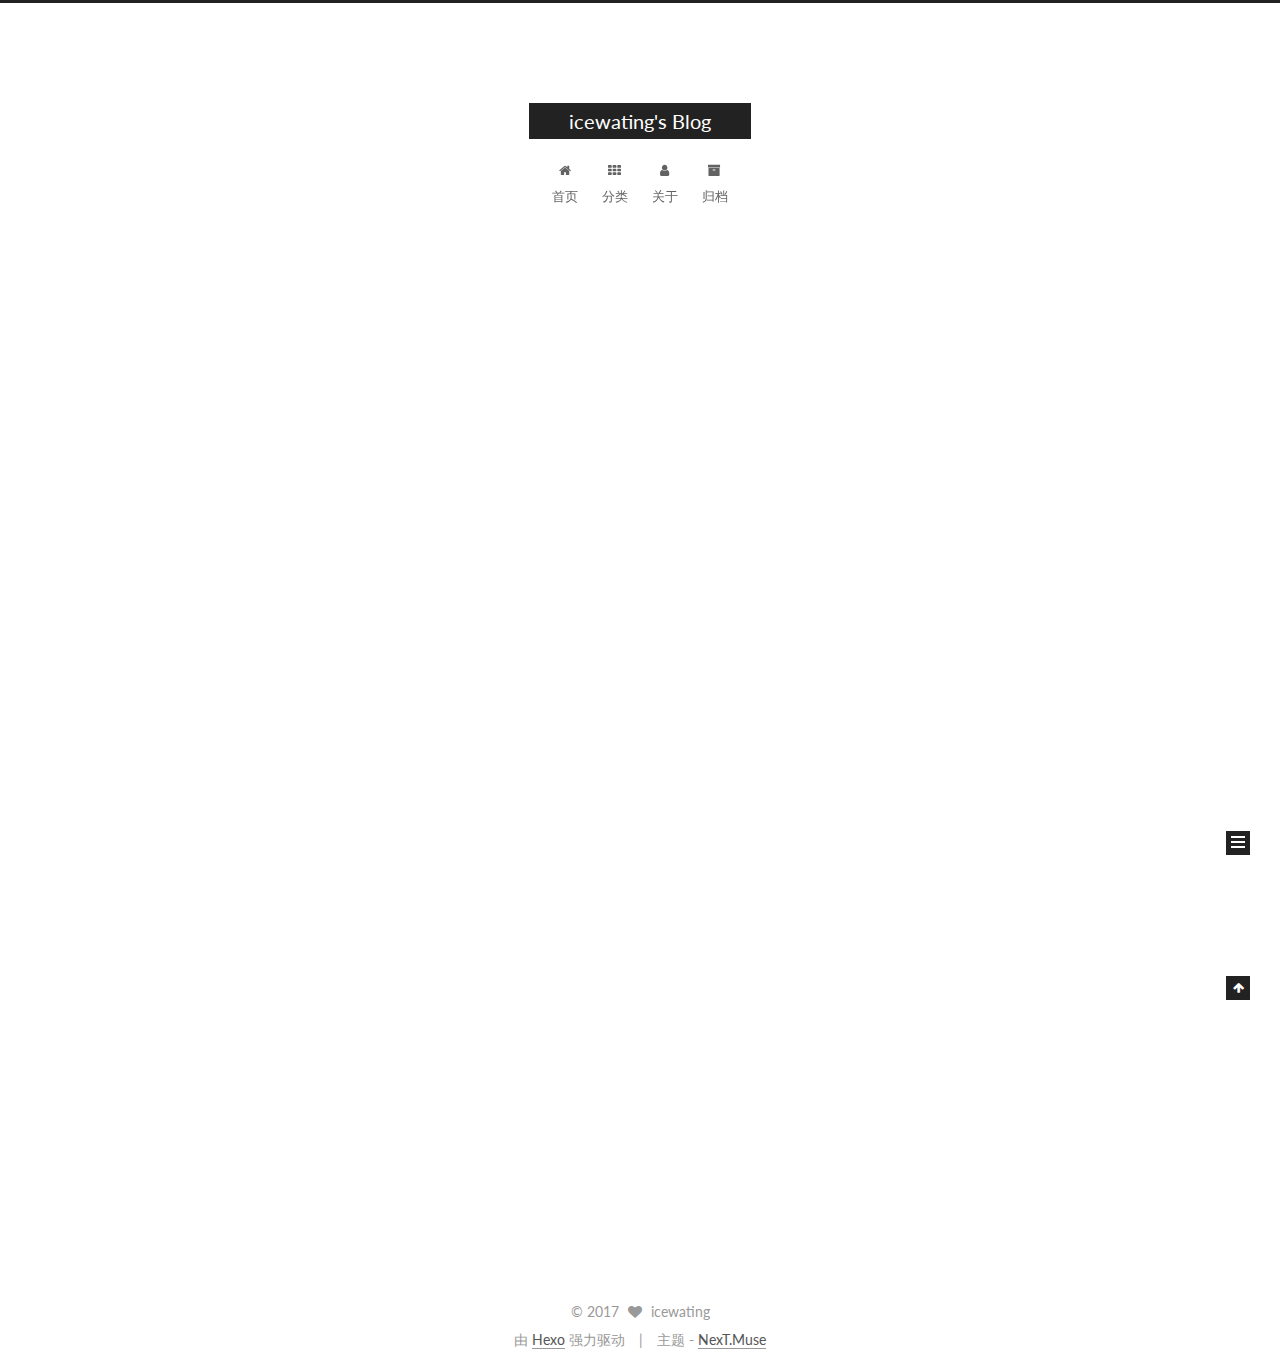
==== commit bc933ad9: "Site updated: 2017-08-13 19:53:32" ====
--- a/index.html
+++ b/index.html
@@ -5,7 +5,7 @@
   
 
 
-<html class="theme-next muse use-motion" lang="">
+<html class="theme-next muse use-motion" lang="zh-Hans">
 <head>
   <meta charset="UTF-8"/>
 <meta http-equiv="X-UA-Compatible" content="IE=edge" />
@@ -78,7 +78,7 @@
 <link href="/css/main.css?v=5.1.2" rel="stylesheet" type="text/css" />
 
 
-  <meta name="keywords" content="Hexo, NexT" />
+  <meta name="keywords" content="icewating,android,java" />
 
 
 
@@ -94,12 +94,16 @@
 
 
 
+<meta name="description" content="icewating&apos;s Blog">
 <meta property="og:type" content="website">
-<meta property="og:title" content="Hexo">
+<meta property="og:title" content="icewating&#39;s Blog">
 <meta property="og:url" content="http://yoursite.com/index.html">
-<meta property="og:site_name" content="Hexo">
+<meta property="og:site_name" content="icewating&#39;s Blog">
+<meta property="og:description" content="icewating&apos;s Blog">
+<meta property="og:locale" content="zh-Hans">
 <meta name="twitter:card" content="summary">
-<meta name="twitter:title" content="Hexo">
+<meta name="twitter:title" content="icewating&#39;s Blog">
+<meta name="twitter:description" content="icewating&apos;s Blog">
 
 
 
@@ -114,7 +118,7 @@
     motion: true,
     duoshuo: {
       userId: '0',
-      author: 'Author'
+      author: '博主'
     },
     algolia: {
       applicationID: '',
@@ -134,7 +138,7 @@
 
 
 
-  <title>Hexo</title>
+  <title>icewating's Blog</title>
   
 
 
@@ -146,7 +150,7 @@
 
 </head>
 
-<body itemscope itemtype="http://schema.org/WebPage" lang="">
+<body itemscope itemtype="http://schema.org/WebPage" lang="zh-Hans">
 
   
   
@@ -166,7 +170,7 @@
     <div class="custom-logo-site-title">
       <a href="/"  class="brand" rel="start">
         <span class="logo-line-before"><i></i></span>
-        <span class="site-title">Hexo</span>
+        <span class="site-title">icewating's Blog</span>
         <span class="logo-line-after"><i></i></span>
       </a>
     </div>
@@ -196,27 +200,37 @@
             
               <i class="menu-item-icon fa fa-fw fa-home"></i> <br />
             
-            Startseite
+            首页
           </a>
         </li>
       
         
+        <li class="menu-item menu-item-categories">
+          <a href="/categories/" rel="section">
+            
+              <i class="menu-item-icon fa fa-fw fa-th"></i> <br />
+            
+            分类
+          </a>
+        </li>
+      
+        
+        <li class="menu-item menu-item-about">
+          <a href="/about/" rel="section">
+            
+              <i class="menu-item-icon fa fa-fw fa-user"></i> <br />
+            
+            关于
+          </a>
+        </li>
+      
+        
         <li class="menu-item menu-item-archives">
           <a href="/archives/" rel="section">
             
               <i class="menu-item-icon fa fa-fw fa-archive"></i> <br />
             
-            Archiv
-          </a>
-        </li>
-      
-        
-        <li class="menu-item menu-item-tags">
-          <a href="/tags/" rel="section">
-            
-              <i class="menu-item-icon fa fa-fw fa-tags"></i> <br />
-            
-            Tags
+            归档
           </a>
         </li>
       
@@ -256,13 +270,13 @@
     <link itemprop="mainEntityOfPage" href="http://yoursite.com/2017/08/13/hello-world/">
 
     <span hidden itemprop="author" itemscope itemtype="http://schema.org/Person">
-      <meta itemprop="name" content="John Doe">
+      <meta itemprop="name" content="icewating">
       <meta itemprop="description" content="">
       <meta itemprop="image" content="/images/avatar.gif">
     </span>
 
     <span hidden itemprop="publisher" itemscope itemtype="http://schema.org/Organization">
-      <meta itemprop="name" content="Hexo">
+      <meta itemprop="name" content="icewating's Blog">
     </span>
 
     
@@ -282,9 +296,9 @@
                 <i class="fa fa-calendar-o"></i>
               </span>
               
-                <span class="post-meta-item-text">Veröffentlicht am</span>
+                <span class="post-meta-item-text">发表于</span>
               
-              <time title="Post created" itemprop="dateCreated datePublished" datetime="2017-08-13T17:03:46+08:00">
+              <time title="创建于" itemprop="dateCreated datePublished" datetime="2017-08-13T17:03:46+08:00">
                 2017-08-13
               </time>
             
@@ -403,10 +417,10 @@
         <div class="site-author motion-element" itemprop="author" itemscope itemtype="http://schema.org/Person">
           <img class="site-author-image" itemprop="image"
                src="/images/avatar.gif"
-               alt="John Doe" />
-          <p class="site-author-name" itemprop="name">John Doe</p>
+               alt="icewating" />
+          <p class="site-author-name" itemprop="name">icewating</p>
            
-              <p class="site-description motion-element" itemprop="description"></p>
+              <p class="site-description motion-element" itemprop="description">icewating's Blog</p>
           
         </div>
         <nav class="site-state motion-element">
@@ -415,7 +429,7 @@
             <div class="site-state-item site-state-posts">
               <a href="/archives/">
                 <span class="site-state-item-count">1</span>
-                <span class="site-state-item-name">Artikel</span>
+                <span class="site-state-item-name">日志</span>
               </a>
             </div>
           
@@ -429,6 +443,41 @@
         
 
         <div class="links-of-author motion-element">
+          
+            
+              <span class="links-of-author-item">
+                <a href="https://github.com/situjun" target="_blank" title="GitHub">
+                  
+                    <i class="fa fa-fw fa-github"></i>
+                  
+                    
+                      GitHub
+                    
+                </a>
+              </span>
+            
+              <span class="links-of-author-item">
+                <a href="https://leetcode.com/icewating/" target="_blank" title="LeetCode">
+                  
+                    <i class="fa fa-fw fa-codiepie"></i>
+                  
+                    
+                      LeetCode
+                    
+                </a>
+              </span>
+            
+              <span class="links-of-author-item">
+                <a href="mailto:icewating@hotmail.com" target="_blank" title="Email">
+                  
+                    <i class="fa fa-fw fa-globe"></i>
+                  
+                    
+                      Email
+                    
+                </a>
+              </span>
+            
           
         </div>
 
@@ -464,16 +513,16 @@
   <span class="with-love">
     <i class="fa fa-heart"></i>
   </span>
-  <span class="author" itemprop="copyrightHolder">John Doe</span>
+  <span class="author" itemprop="copyrightHolder">icewating</span>
 </div>
 
 
 <div class="powered-by">
-  Erstellt mit  <a class="theme-link" href="https://hexo.io">Hexo</a>
+  由 <a class="theme-link" href="https://hexo.io">Hexo</a> 强力驱动
 </div>
 
 <div class="theme-info">
-  Theme -
+  主题 -
   <a class="theme-link" href="https://github.com/iissnan/hexo-theme-next">
     NexT.Muse
   </a>
--- a/css/main.css
+++ b/css/main.css
@@ -1811,7 +1811,7 @@
   width: 4px;
   height: 4px;
   border-radius: 50%;
-  background: #58ff33;
+  background: #ff2805;
 }
 .links-of-blogroll {
   font-size: 13px;
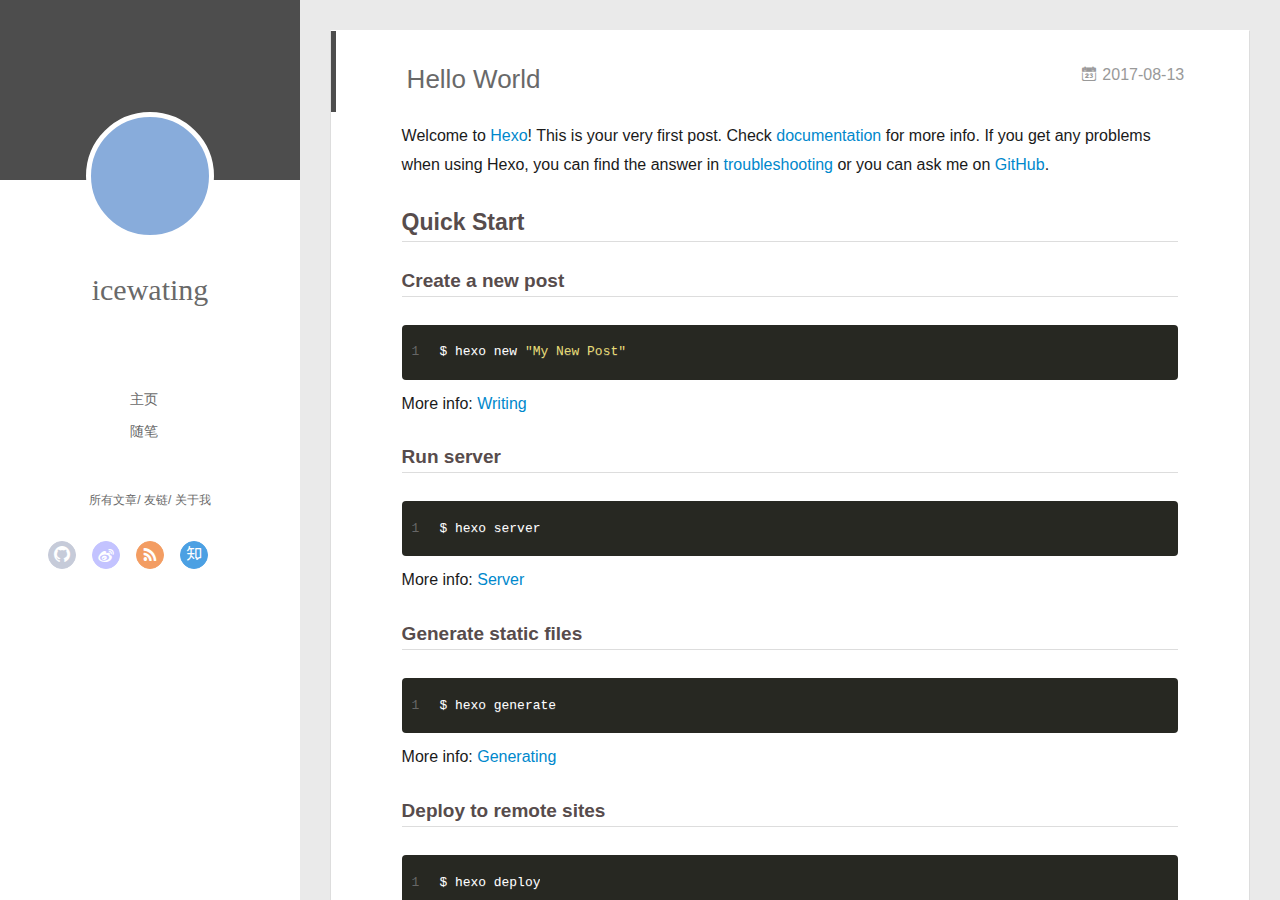
==== commit 08fd81ed: "Site updated: 2017-08-13 21:01:10" ====
--- a/index.html
+++ b/index.html
@@ -1,100 +1,14 @@
 <!DOCTYPE html>
-
-
-
-  
-
-
-<html class="theme-next muse use-motion" lang="zh-Hans">
+<html>
 <head>
-  <meta charset="UTF-8"/>
-<meta http-equiv="X-UA-Compatible" content="IE=edge" />
-<meta name="viewport" content="width=device-width, initial-scale=1, maximum-scale=1"/>
-<meta name="theme-color" content="#222">
-
-
-
-
-
-
-
-
-
-<meta http-equiv="Cache-Control" content="no-transform" />
-<meta http-equiv="Cache-Control" content="no-siteapp" />
-
-
-
-
-
-
-
-
-
-
-
-
-
-
-
-  
-  
-  <link href="/lib/fancybox/source/jquery.fancybox.css?v=2.1.5" rel="stylesheet" type="text/css" />
-
-
-
-
-  
-  
-  
-  
-
-  
-    
-    
-  
-
-  
-
-  
-
-  
-
-  
-
-  
-    
-    
-    <link href="//fonts.googleapis.com/css?family=Lato:300,300italic,400,400italic,700,700italic&subset=latin,latin-ext" rel="stylesheet" type="text/css">
-  
-
-
-
-
-
-
-<link href="/lib/font-awesome/css/font-awesome.min.css?v=4.6.2" rel="stylesheet" type="text/css" />
-
-<link href="/css/main.css?v=5.1.2" rel="stylesheet" type="text/css" />
-
-
-  <meta name="keywords" content="icewating,android,java" />
-
-
-
-
-
-
-
-
-  <link rel="shortcut icon" type="image/x-icon" href="/favicon.ico?v=5.1.2" />
-
-
-
-
-
-
-<meta name="description" content="icewating&apos;s Blog">
+  <meta charset="utf-8">
+  
+  <meta name="renderer" content="webkit">
+  <meta http-equiv="X-UA-Compatible" content="IE=edge" >
+  <link rel="dns-prefetch" href="http://yoursite.com">
+  <title>icewating&#39;s Blog</title>
+  <meta name="viewport" content="width=device-width, initial-scale=1, maximum-scale=1">
+  <meta name="description" content="icewating&apos;s Blog">
 <meta property="og:type" content="website">
 <meta property="og:title" content="icewating&#39;s Blog">
 <meta property="og:url" content="http://yoursite.com/index.html">
@@ -104,241 +18,168 @@
 <meta name="twitter:card" content="summary">
 <meta name="twitter:title" content="icewating&#39;s Blog">
 <meta name="twitter:description" content="icewating&apos;s Blog">
-
-
-
-<script type="text/javascript" id="hexo.configurations">
-  var NexT = window.NexT || {};
-  var CONFIG = {
-    root: '/',
-    scheme: 'Muse',
-    sidebar: {"position":"left","display":"post","offset":12,"offset_float":12,"b2t":false,"scrollpercent":false,"onmobile":false},
-    fancybox: true,
-    tabs: true,
-    motion: true,
-    duoshuo: {
-      userId: '0',
-      author: '博主'
-    },
-    algolia: {
-      applicationID: '',
-      apiKey: '',
-      indexName: '',
-      hits: {"per_page":10},
-      labels: {"input_placeholder":"Search for Posts","hits_empty":"We didn't find any results for the search: ${query}","hits_stats":"${hits} results found in ${time} ms"}
+  
+    <link rel="alternative" href="/atom.xml" title="icewating&#39;s Blog" type="application/atom+xml">
+  
+  
+    <link rel="icon" href="/favicon.png">
+  
+  <link rel="stylesheet" type="text/css" href="/./main.266c1c.css">
+  <style type="text/css">
+  
+    #container.show {
+      background: linear-gradient(200deg,#a0cfe4,#e8c37e);
     }
-  };
-</script>
-
-
-
-  <link rel="canonical" href="http://yoursite.com/"/>
-
-
-
-
-
-  <title>icewating's Blog</title>
-  
-
-
-
-
-
-
-
+  </style>
+  
+
+  
 
 </head>
 
-<body itemscope itemtype="http://schema.org/WebPage" lang="zh-Hans">
-
-  
-  
-    
-  
-
-  <div class="container sidebar-position-left 
-   page-home 
- ">
-    <div class="headband"></div>
-
-    <header id="header" class="header" itemscope itemtype="http://schema.org/WPHeader">
-      <div class="header-inner"><div class="site-brand-wrapper">
-  <div class="site-meta ">
-    
-
-    <div class="custom-logo-site-title">
-      <a href="/"  class="brand" rel="start">
-        <span class="logo-line-before"><i></i></span>
-        <span class="site-title">icewating's Blog</span>
-        <span class="logo-line-after"><i></i></span>
-      </a>
-    </div>
-      
-        <p class="site-subtitle"></p>
-      
-  </div>
-
-  <div class="site-nav-toggle">
-    <button>
-      <span class="btn-bar"></span>
-      <span class="btn-bar"></span>
-      <span class="btn-bar"></span>
-    </button>
-  </div>
+<body>
+  <div id="container" q-class="show:isCtnShow">
+    <canvas id="anm-canvas" class="anm-canvas"></canvas>
+    <div class="left-col" q-class="show:isShow">
+      
+<div class="overlay" style="background: #4d4d4d"></div>
+<div class="intrude-less">
+	<header id="header" class="inner">
+		<a href="/" class="profilepic">
+			<img src="" class="js-avatar">
+		</a>
+		<hgroup>
+		  <h1 class="header-author"><a href="/">icewating</a></h1>
+		</hgroup>
+		
+
+		<nav class="header-menu">
+			<ul>
+			
+				<li><a href="/">主页</a></li>
+	        
+				<li><a href="/tags/随笔/">随笔</a></li>
+	        
+			</ul>
+		</nav>
+		<nav class="header-smart-menu">
+    		
+    			
+    			<a q-on="click: openSlider(e, 'innerArchive')" href="javascript:void(0)">所有文章</a>
+    			
+            
+    			
+    			<a q-on="click: openSlider(e, 'friends')" href="javascript:void(0)">友链</a>
+    			
+            
+    			
+    			<a q-on="click: openSlider(e, 'aboutme')" href="javascript:void(0)">关于我</a>
+    			
+            
+		</nav>
+		<nav class="header-nav">
+			<div class="social">
+				
+					<a class="github" target="_blank" href="#" title="github"><i class="icon-github"></i></a>
+		        
+					<a class="weibo" target="_blank" href="#" title="weibo"><i class="icon-weibo"></i></a>
+		        
+					<a class="rss" target="_blank" href="#" title="rss"><i class="icon-rss"></i></a>
+		        
+					<a class="zhihu" target="_blank" href="#" title="zhihu"><i class="icon-zhihu"></i></a>
+		        
+					<a class="LeetCode" target="_blank" href="#" title="LeetCode"><i class="icon-LeetCode"></i></a>
+		        
+			</div>
+		</nav>
+	</header>		
 </div>
 
-<nav class="site-nav">
-  
-
-  
-    <ul id="menu" class="menu">
-      
-        
-        <li class="menu-item menu-item-home">
-          <a href="/" rel="section">
+    </div>
+    <div class="mid-col" q-class="show:isShow,hide:isShow|isFalse">
+      
+<nav id="mobile-nav">
+  	<div class="overlay js-overlay" style="background: #4d4d4d"></div>
+	<div class="btnctn js-mobile-btnctn">
+  		<div class="slider-trigger list" q-on="click: openSlider(e)"><i class="icon icon-sort"></i></div>
+	</div>
+	<div class="intrude-less">
+		<header id="header" class="inner">
+			<div class="profilepic">
+				<img src="" class="js-avatar">
+			</div>
+			<hgroup>
+			  <h1 class="header-author js-header-author">icewating</h1>
+			</hgroup>
+			
+			
+			
+				
+			
+				
+			
+			
+			
+			<nav class="header-nav">
+				<div class="social">
+					
+						<a class="github" target="_blank" href="#" title="github"><i class="icon-github"></i></a>
+			        
+						<a class="weibo" target="_blank" href="#" title="weibo"><i class="icon-weibo"></i></a>
+			        
+						<a class="rss" target="_blank" href="#" title="rss"><i class="icon-rss"></i></a>
+			        
+						<a class="zhihu" target="_blank" href="#" title="zhihu"><i class="icon-zhihu"></i></a>
+			        
+						<a class="LeetCode" target="_blank" href="#" title="LeetCode"><i class="icon-LeetCode"></i></a>
+			        
+				</div>
+			</nav>
+
+			<nav class="header-menu js-header-menu">
+				<ul style="width: 50%">
+				
+				
+					<li style="width: 50%"><a href="/">主页</a></li>
+		        
+					<li style="width: 50%"><a href="/tags/随笔/">随笔</a></li>
+		        
+				</ul>
+			</nav>
+		</header>				
+	</div>
+	<div class="mobile-mask" style="display:none" q-show="isShow"></div>
+</nav>
+
+      <div id="wrapper" class="body-wrap">
+        <div class="menu-l">
+          <div class="canvas-wrap">
+            <canvas data-colors="#eaeaea" data-sectionHeight="100" data-contentId="js-content" id="myCanvas1" class="anm-canvas"></canvas>
+          </div>
+          <div id="js-content" class="content-ll">
             
-              <i class="menu-item-icon fa fa-fw fa-home"></i> <br />
-            
-            首页
-          </a>
-        </li>
-      
-        
-        <li class="menu-item menu-item-categories">
-          <a href="/categories/" rel="section">
-            
-              <i class="menu-item-icon fa fa-fw fa-th"></i> <br />
-            
-            分类
-          </a>
-        </li>
-      
-        
-        <li class="menu-item menu-item-about">
-          <a href="/about/" rel="section">
-            
-              <i class="menu-item-icon fa fa-fw fa-user"></i> <br />
-            
-            关于
-          </a>
-        </li>
-      
-        
-        <li class="menu-item menu-item-archives">
-          <a href="/archives/" rel="section">
-            
-              <i class="menu-item-icon fa fa-fw fa-archive"></i> <br />
-            
-            归档
-          </a>
-        </li>
-      
-
-      
-    </ul>
-  
-
-  
-</nav>
-
-
-
- </div>
-    </header>
-
-    <main id="main" class="main">
-      <div class="main-inner">
-        <div class="content-wrap">
-          <div id="content" class="content">
-            
-  <section id="posts" class="posts-expand">
-    
-      
-
-  
-
-  
-  
-  
-
-  <article class="post post-type-normal" itemscope itemtype="http://schema.org/Article">
-  
-  
-  
-  <div class="post-block">
-    <link itemprop="mainEntityOfPage" href="http://yoursite.com/2017/08/13/hello-world/">
-
-    <span hidden itemprop="author" itemscope itemtype="http://schema.org/Person">
-      <meta itemprop="name" content="icewating">
-      <meta itemprop="description" content="">
-      <meta itemprop="image" content="/images/avatar.gif">
-    </span>
-
-    <span hidden itemprop="publisher" itemscope itemtype="http://schema.org/Organization">
-      <meta itemprop="name" content="icewating's Blog">
-    </span>
-
-    
-      <header class="post-header">
-
-        
-        
-          <h1 class="post-title" itemprop="name headline">
-                
-                <a class="post-title-link" href="/2017/08/13/hello-world/" itemprop="url">Hello World</a></h1>
-        
-
-        <div class="post-meta">
-          <span class="post-time">
-            
-              <span class="post-meta-item-icon">
-                <i class="fa fa-calendar-o"></i>
-              </span>
-              
-                <span class="post-meta-item-text">发表于</span>
-              
-              <time title="创建于" itemprop="dateCreated datePublished" datetime="2017-08-13T17:03:46+08:00">
-                2017-08-13
-              </time>
-            
-
-            
-
-            
-          </span>
-
-          
-
-          
-            
-          
-
-          
-          
-
-          
-
-          
-
-          
-
-        </div>
+  
+    <article id="post-hello-world" class="article article-type-post  article-index" itemscope itemprop="blogPost">
+  <div class="article-inner">
+    
+      <header class="article-header">
+        
+  
+    <h1 itemprop="name">
+      <a class="article-title" href="/2017/08/13/hello-world/">Hello World</a>
+    </h1>
+  
+
+        
+        <a href="/2017/08/13/hello-world/" class="archive-article-date">
+  	<time datetime="2017-08-13T09:03:46.811Z" itemprop="datePublished"><i class="icon-calendar icon"></i>2017-08-13</time>
+</a>
+        
       </header>
     
-
-    
-    
-    
-    <div class="post-body" itemprop="articleBody">
-
-      
-      
-
-      
-        
-          
-            <p>Welcome to <a href="https://hexo.io/" target="_blank" rel="external">Hexo</a>! This is your very first post. Check <a href="https://hexo.io/docs/" target="_blank" rel="external">documentation</a> for more info. If you get any problems when using Hexo, you can find the answer in <a href="https://hexo.io/docs/troubleshooting.html" target="_blank" rel="external">troubleshooting</a> or you can ask me on <a href="https://github.com/hexojs/hexo/issues" target="_blank" rel="external">GitHub</a>.</p>
+    <div class="article-entry" itemprop="articleBody">
+      
+        <p>Welcome to <a href="https://hexo.io/" target="_blank" rel="external">Hexo</a>! This is your very first post. Check <a href="https://hexo.io/docs/" target="_blank" rel="external">documentation</a> for more info. If you get any problems when using Hexo, you can find the answer in <a href="https://hexo.io/docs/troubleshooting.html" target="_blank" rel="external">troubleshooting</a> or you can ask me on <a href="https://github.com/hexojs/hexo/issues" target="_blank" rel="external">GitHub</a>.</p>
 <h2 id="Quick-Start"><a href="#Quick-Start" class="headerlink" title="Quick Start"></a>Quick Start</h2><h3 id="Create-a-new-post"><a href="#Create-a-new-post" class="headerlink" title="Create a new post"></a>Create a new post</h3><figure class="highlight bash"><table><tr><td class="gutter"><pre><div class="line">1</div></pre></td><td class="code"><pre><div class="line">$ hexo new <span class="string">"My New Post"</span></div></pre></td></tr></table></figure>
 <p>More info: <a href="https://hexo.io/docs/writing.html" target="_blank" rel="external">Writing</a></p>
 <h3 id="Run-server"><a href="#Run-server" class="headerlink" title="Run server"></a>Run server</h3><figure class="highlight bash"><table><tr><td class="gutter"><pre><div class="line">1</div></pre></td><td class="code"><pre><div class="line">$ hexo server</div></pre></td></tr></table></figure>
@@ -348,325 +189,293 @@
 <h3 id="Deploy-to-remote-sites"><a href="#Deploy-to-remote-sites" class="headerlink" title="Deploy to remote sites"></a>Deploy to remote sites</h3><figure class="highlight bash"><table><tr><td class="gutter"><pre><div class="line">1</div></pre></td><td class="code"><pre><div class="line">$ hexo deploy</div></pre></td></tr></table></figure>
 <p>More info: <a href="https://hexo.io/docs/deployment.html" target="_blank" rel="external">Deployment</a></p>
 
-          
-        
-      
-    </div>
-    
-    
-    
-
-    
-
-    
-
-    
-
-    <footer class="post-footer">
-      
-
-      
-
-      
-
-      
-      
-        <div class="post-eof"></div>
-      
-    </footer>
+      
+
+      
+    </div>
+    <div class="article-info article-info-index">
+      
+      
+      
+
+      
+        <p class="article-more-link">
+          <a class="article-more-a" href="/2017/08/13/hello-world/">展开全文 >></a>
+        </p>
+      
+
+      
+      <div class="clearfix"></div>
+    </div>
   </div>
-  
-  
-  
-  </article>
-
-
-    
-  </section>
-
+</article>
+
+<aside class="wrap-side-operation">
+    <div class="mod-side-operation">
+        
+        <div class="jump-container" id="js-jump-container" style="display:none;">
+            <a href="javascript:void(0)" class="mod-side-operation__jump-to-top">
+                <i class="icon-font icon-back"></i>
+            </a>
+            <div id="js-jump-plan-container" class="jump-plan-container" style="top: -11px;">
+                <i class="icon-font icon-plane jump-plane"></i>
+            </div>
+        </div>
+        
+        
+    </div>
+</aside>
+
+
+
+
+  
   
 
 
           </div>
-          
-
-
-          
-
-        </div>
-        
-          
-  
-  <div class="sidebar-toggle">
-    <div class="sidebar-toggle-line-wrap">
-      <span class="sidebar-toggle-line sidebar-toggle-line-first"></span>
-      <span class="sidebar-toggle-line sidebar-toggle-line-middle"></span>
-      <span class="sidebar-toggle-line sidebar-toggle-line-last"></span>
+        </div>
+      </div>
+      <footer id="footer">
+  <div class="outer">
+    <div id="footer-info">
+    	<div class="footer-left">
+    		&copy; 2017 icewating
+    	</div>
+      	<div class="footer-right">
+      		<a href="http://hexo.io/" target="_blank">Hexo</a>  Theme <a href="https://github.com/litten/hexo-theme-yilia" target="_blank">Yilia</a> by Litten
+      	</div>
     </div>
   </div>
-
-  <aside id="sidebar" class="sidebar">
-    
-    <div class="sidebar-inner">
-
-      
-
-      
-
-      <section class="site-overview sidebar-panel sidebar-panel-active">
-        <div class="site-author motion-element" itemprop="author" itemscope itemtype="http://schema.org/Person">
-          <img class="site-author-image" itemprop="image"
-               src="/images/avatar.gif"
-               alt="icewating" />
-          <p class="site-author-name" itemprop="name">icewating</p>
-           
-              <p class="site-description motion-element" itemprop="description">icewating's Blog</p>
-          
-        </div>
-        <nav class="site-state motion-element">
-
-          
-            <div class="site-state-item site-state-posts">
-              <a href="/archives/">
-                <span class="site-state-item-count">1</span>
-                <span class="site-state-item-name">日志</span>
-              </a>
+</footer>
+    </div>
+    <script>
+	var yiliaConfig = {
+		mathjax: false,
+		isHome: true,
+		isPost: false,
+		isArchive: false,
+		isTag: false,
+		isCategory: false,
+		open_in_new: false,
+		toc_hide_index: true,
+		root: "/",
+		innerArchive: true,
+		showTags: false
+	}
+</script>
+
+<script>!function(t){function n(e){if(r[e])return r[e].exports;var i=r[e]={exports:{},id:e,loaded:!1};return t[e].call(i.exports,i,i.exports,n),i.loaded=!0,i.exports}var r={};n.m=t,n.c=r,n.p="./",n(0)}([function(t,n,r){r(195),t.exports=r(191)},function(t,n,r){var e=r(3),i=r(52),o=r(27),u=r(28),c=r(53),f="prototype",a=function(t,n,r){var s,l,h,v,p=t&a.F,d=t&a.G,y=t&a.S,g=t&a.P,b=t&a.B,m=d?e:y?e[n]||(e[n]={}):(e[n]||{})[f],x=d?i:i[n]||(i[n]={}),w=x[f]||(x[f]={});d&&(r=n);for(s in r)l=!p&&m&&void 0!==m[s],h=(l?m:r)[s],v=b&&l?c(h,e):g&&"function"==typeof h?c(Function.call,h):h,m&&u(m,s,h,t&a.U),x[s]!=h&&o(x,s,v),g&&w[s]!=h&&(w[s]=h)};e.core=i,a.F=1,a.G=2,a.S=4,a.P=8,a.B=16,a.W=32,a.U=64,a.R=128,t.exports=a},function(t,n,r){var e=r(6);t.exports=function(t){if(!e(t))throw TypeError(t+" is not an object!");return t}},function(t,n){var r=t.exports="undefined"!=typeof window&&window.Math==Math?window:"undefined"!=typeof self&&self.Math==Math?self:Function("return this")();"number"==typeof __g&&(__g=r)},function(t,n){t.exports=function(t){try{return!!t()}catch(t){return!0}}},function(t,n){var r=t.exports="undefined"!=typeof window&&window.Math==Math?window:"undefined"!=typeof self&&self.Math==Math?self:Function("return this")();"number"==typeof __g&&(__g=r)},function(t,n){t.exports=function(t){return"object"==typeof t?null!==t:"function"==typeof t}},function(t,n,r){var e=r(126)("wks"),i=r(76),o=r(3).Symbol,u="function"==typeof o;(t.exports=function(t){return e[t]||(e[t]=u&&o[t]||(u?o:i)("Symbol."+t))}).store=e},function(t,n){var r={}.hasOwnProperty;t.exports=function(t,n){return r.call(t,n)}},function(t,n,r){var e=r(94),i=r(33);t.exports=function(t){return e(i(t))}},function(t,n,r){t.exports=!r(4)(function(){return 7!=Object.defineProperty({},"a",{get:function(){return 7}}).a})},function(t,n,r){var e=r(2),i=r(167),o=r(50),u=Object.defineProperty;n.f=r(10)?Object.defineProperty:function(t,n,r){if(e(t),n=o(n,!0),e(r),i)try{return u(t,n,r)}catch(t){}if("get"in r||"set"in r)throw TypeError("Accessors not supported!");return"value"in r&&(t[n]=r.value),t}},function(t,n,r){t.exports=!r(18)(function(){return 7!=Object.defineProperty({},"a",{get:function(){return 7}}).a})},function(t,n,r){var e=r(14),i=r(22);t.exports=r(12)?function(t,n,r){return e.f(t,n,i(1,r))}:function(t,n,r){return t[n]=r,t}},function(t,n,r){var e=r(20),i=r(58),o=r(42),u=Object.defineProperty;n.f=r(12)?Object.defineProperty:function(t,n,r){if(e(t),n=o(n,!0),e(r),i)try{return u(t,n,r)}catch(t){}if("get"in r||"set"in r)throw TypeError("Accessors not supported!");return"value"in r&&(t[n]=r.value),t}},function(t,n,r){var e=r(40)("wks"),i=r(23),o=r(5).Symbol,u="function"==typeof o;(t.exports=function(t){return e[t]||(e[t]=u&&o[t]||(u?o:i)("Symbol."+t))}).store=e},function(t,n,r){var e=r(67),i=Math.min;t.exports=function(t){return t>0?i(e(t),9007199254740991):0}},function(t,n,r){var e=r(46);t.exports=function(t){return Object(e(t))}},function(t,n){t.exports=function(t){try{return!!t()}catch(t){return!0}}},function(t,n,r){var e=r(63),i=r(34);t.exports=Object.keys||function(t){return e(t,i)}},function(t,n,r){var e=r(21);t.exports=function(t){if(!e(t))throw TypeError(t+" is not an object!");return t}},function(t,n){t.exports=function(t){return"object"==typeof t?null!==t:"function"==typeof t}},function(t,n){t.exports=function(t,n){return{enumerable:!(1&t),configurable:!(2&t),writable:!(4&t),value:n}}},function(t,n){var r=0,e=Math.random();t.exports=function(t){return"Symbol(".concat(void 0===t?"":t,")_",(++r+e).toString(36))}},function(t,n){var r={}.hasOwnProperty;t.exports=function(t,n){return r.call(t,n)}},function(t,n){var r=t.exports={version:"2.4.0"};"number"==typeof __e&&(__e=r)},function(t,n){t.exports=function(t){if("function"!=typeof t)throw TypeError(t+" is not a function!");return t}},function(t,n,r){var e=r(11),i=r(66);t.exports=r(10)?function(t,n,r){return e.f(t,n,i(1,r))}:function(t,n,r){return t[n]=r,t}},function(t,n,r){var e=r(3),i=r(27),o=r(24),u=r(76)("src"),c="toString",f=Function[c],a=(""+f).split(c);r(52).inspectSource=function(t){return f.call(t)},(t.exports=function(t,n,r,c){var f="function"==typeof r;f&&(o(r,"name")||i(r,"name",n)),t[n]!==r&&(f&&(o(r,u)||i(r,u,t[n]?""+t[n]:a.join(String(n)))),t===e?t[n]=r:c?t[n]?t[n]=r:i(t,n,r):(delete t[n],i(t,n,r)))})(Function.prototype,c,function(){return"function"==typeof this&&this[u]||f.call(this)})},function(t,n,r){var e=r(1),i=r(4),o=r(46),u=function(t,n,r,e){var i=String(o(t)),u="<"+n;return""!==r&&(u+=" "+r+'="'+String(e).replace(/"/g,"&quot;")+'"'),u+">"+i+"</"+n+">"};t.exports=function(t,n){var r={};r[t]=n(u),e(e.P+e.F*i(function(){var n=""[t]('"');return n!==n.toLowerCase()||n.split('"').length>3}),"String",r)}},function(t,n,r){var e=r(115),i=r(46);t.exports=function(t){return e(i(t))}},function(t,n,r){var e=r(116),i=r(66),o=r(30),u=r(50),c=r(24),f=r(167),a=Object.getOwnPropertyDescriptor;n.f=r(10)?a:function(t,n){if(t=o(t),n=u(n,!0),f)try{return a(t,n)}catch(t){}if(c(t,n))return i(!e.f.call(t,n),t[n])}},function(t,n,r){var e=r(24),i=r(17),o=r(145)("IE_PROTO"),u=Object.prototype;t.exports=Object.getPrototypeOf||function(t){return t=i(t),e(t,o)?t[o]:"function"==typeof t.constructor&&t instanceof t.constructor?t.constructor.prototype:t instanceof Object?u:null}},function(t,n){t.exports=function(t){if(void 0==t)throw TypeError("Can't call method on  "+t);return t}},function(t,n){t.exports="constructor,hasOwnProperty,isPrototypeOf,propertyIsEnumerable,toLocaleString,toString,valueOf".split(",")},function(t,n){t.exports={}},function(t,n){t.exports=!0},function(t,n){n.f={}.propertyIsEnumerable},function(t,n,r){var e=r(14).f,i=r(8),o=r(15)("toStringTag");t.exports=function(t,n,r){t&&!i(t=r?t:t.prototype,o)&&e(t,o,{configurable:!0,value:n})}},function(t,n,r){var e=r(40)("keys"),i=r(23);t.exports=function(t){return e[t]||(e[t]=i(t))}},function(t,n,r){var e=r(5),i="__core-js_shared__",o=e[i]||(e[i]={});t.exports=function(t){return o[t]||(o[t]={})}},function(t,n){var r=Math.ceil,e=Math.floor;t.exports=function(t){return isNaN(t=+t)?0:(t>0?e:r)(t)}},function(t,n,r){var e=r(21);t.exports=function(t,n){if(!e(t))return t;var r,i;if(n&&"function"==typeof(r=t.toString)&&!e(i=r.call(t)))return i;if("function"==typeof(r=t.valueOf)&&!e(i=r.call(t)))return i;if(!n&&"function"==typeof(r=t.toString)&&!e(i=r.call(t)))return i;throw TypeError("Can't convert object to primitive value")}},function(t,n,r){var e=r(5),i=r(25),o=r(36),u=r(44),c=r(14).f;t.exports=function(t){var n=i.Symbol||(i.Symbol=o?{}:e.Symbol||{});"_"==t.charAt(0)||t in n||c(n,t,{value:u.f(t)})}},function(t,n,r){n.f=r(15)},function(t,n){var r={}.toString;t.exports=function(t){return r.call(t).slice(8,-1)}},function(t,n){t.exports=function(t){if(void 0==t)throw TypeError("Can't call method on  "+t);return t}},function(t,n,r){var e=r(4);t.exports=function(t,n){return!!t&&e(function(){n?t.call(null,function(){},1):t.call(null)})}},function(t,n,r){var e=r(53),i=r(115),o=r(17),u=r(16),c=r(203);t.exports=function(t,n){var r=1==t,f=2==t,a=3==t,s=4==t,l=6==t,h=5==t||l,v=n||c;return function(n,c,p){for(var d,y,g=o(n),b=i(g),m=e(c,p,3),x=u(b.length),w=0,S=r?v(n,x):f?v(n,0):void 0;x>w;w++)if((h||w in b)&&(d=b[w],y=m(d,w,g),t))if(r)S[w]=y;else if(y)switch(t){case 3:return!0;case 5:return d;case 6:return w;case 2:S.push(d)}else if(s)return!1;return l?-1:a||s?s:S}}},function(t,n,r){var e=r(1),i=r(52),o=r(4);t.exports=function(t,n){var r=(i.Object||{})[t]||Object[t],u={};u[t]=n(r),e(e.S+e.F*o(function(){r(1)}),"Object",u)}},function(t,n,r){var e=r(6);t.exports=function(t,n){if(!e(t))return t;var r,i;if(n&&"function"==typeof(r=t.toString)&&!e(i=r.call(t)))return i;if("function"==typeof(r=t.valueOf)&&!e(i=r.call(t)))return i;if(!n&&"function"==typeof(r=t.toString)&&!e(i=r.call(t)))return i;throw TypeError("Can't convert object to primitive value")}},function(t,n,r){var e=r(5),i=r(25),o=r(91),u=r(13),c="prototype",f=function(t,n,r){var a,s,l,h=t&f.F,v=t&f.G,p=t&f.S,d=t&f.P,y=t&f.B,g=t&f.W,b=v?i:i[n]||(i[n]={}),m=b[c],x=v?e:p?e[n]:(e[n]||{})[c];v&&(r=n);for(a in r)(s=!h&&x&&void 0!==x[a])&&a in b||(l=s?x[a]:r[a],b[a]=v&&"function"!=typeof x[a]?r[a]:y&&s?o(l,e):g&&x[a]==l?function(t){var n=function(n,r,e){if(this instanceof t){switch(arguments.length){case 0:return new t;case 1:return new t(n);case 2:return new t(n,r)}return new t(n,r,e)}return t.apply(this,arguments)};return n[c]=t[c],n}(l):d&&"function"==typeof l?o(Function.call,l):l,d&&((b.virtual||(b.virtual={}))[a]=l,t&f.R&&m&&!m[a]&&u(m,a,l)))};f.F=1,f.G=2,f.S=4,f.P=8,f.B=16,f.W=32,f.U=64,f.R=128,t.exports=f},function(t,n){var r=t.exports={version:"2.4.0"};"number"==typeof __e&&(__e=r)},function(t,n,r){var e=r(26);t.exports=function(t,n,r){if(e(t),void 0===n)return t;switch(r){case 1:return function(r){return t.call(n,r)};case 2:return function(r,e){return t.call(n,r,e)};case 3:return function(r,e,i){return t.call(n,r,e,i)}}return function(){return t.apply(n,arguments)}}},function(t,n,r){var e=r(183),i=r(1),o=r(126)("metadata"),u=o.store||(o.store=new(r(186))),c=function(t,n,r){var i=u.get(t);if(!i){if(!r)return;u.set(t,i=new e)}var o=i.get(n);if(!o){if(!r)return;i.set(n,o=new e)}return o},f=function(t,n,r){var e=c(n,r,!1);return void 0!==e&&e.has(t)},a=function(t,n,r){var e=c(n,r,!1);return void 0===e?void 0:e.get(t)},s=function(t,n,r,e){c(r,e,!0).set(t,n)},l=function(t,n){var r=c(t,n,!1),e=[];return r&&r.forEach(function(t,n){e.push(n)}),e},h=function(t){return void 0===t||"symbol"==typeof t?t:String(t)},v=function(t){i(i.S,"Reflect",t)};t.exports={store:u,map:c,has:f,get:a,set:s,keys:l,key:h,exp:v}},function(t,n,r){"use strict";if(r(10)){var e=r(69),i=r(3),o=r(4),u=r(1),c=r(127),f=r(152),a=r(53),s=r(68),l=r(66),h=r(27),v=r(73),p=r(67),d=r(16),y=r(75),g=r(50),b=r(24),m=r(180),x=r(114),w=r(6),S=r(17),_=r(137),O=r(70),E=r(32),P=r(71).f,j=r(154),F=r(76),M=r(7),A=r(48),N=r(117),T=r(146),I=r(155),k=r(80),L=r(123),R=r(74),C=r(130),D=r(160),U=r(11),W=r(31),G=U.f,B=W.f,V=i.RangeError,z=i.TypeError,q=i.Uint8Array,K="ArrayBuffer",J="Shared"+K,Y="BYTES_PER_ELEMENT",H="prototype",$=Array[H],X=f.ArrayBuffer,Q=f.DataView,Z=A(0),tt=A(2),nt=A(3),rt=A(4),et=A(5),it=A(6),ot=N(!0),ut=N(!1),ct=I.values,ft=I.keys,at=I.entries,st=$.lastIndexOf,lt=$.reduce,ht=$.reduceRight,vt=$.join,pt=$.sort,dt=$.slice,yt=$.toString,gt=$.toLocaleString,bt=M("iterator"),mt=M("toStringTag"),xt=F("typed_constructor"),wt=F("def_constructor"),St=c.CONSTR,_t=c.TYPED,Ot=c.VIEW,Et="Wrong length!",Pt=A(1,function(t,n){return Tt(T(t,t[wt]),n)}),jt=o(function(){return 1===new q(new Uint16Array([1]).buffer)[0]}),Ft=!!q&&!!q[H].set&&o(function(){new q(1).set({})}),Mt=function(t,n){if(void 0===t)throw z(Et);var r=+t,e=d(t);if(n&&!m(r,e))throw V(Et);return e},At=function(t,n){var r=p(t);if(r<0||r%n)throw V("Wrong offset!");return r},Nt=function(t){if(w(t)&&_t in t)return t;throw z(t+" is not a typed array!")},Tt=function(t,n){if(!(w(t)&&xt in t))throw z("It is not a typed array constructor!");return new t(n)},It=function(t,n){return kt(T(t,t[wt]),n)},kt=function(t,n){for(var r=0,e=n.length,i=Tt(t,e);e>r;)i[r]=n[r++];return i},Lt=function(t,n,r){G(t,n,{get:function(){return this._d[r]}})},Rt=function(t){var n,r,e,i,o,u,c=S(t),f=arguments.length,s=f>1?arguments[1]:void 0,l=void 0!==s,h=j(c);if(void 0!=h&&!_(h)){for(u=h.call(c),e=[],n=0;!(o=u.next()).done;n++)e.push(o.value);c=e}for(l&&f>2&&(s=a(s,arguments[2],2)),n=0,r=d(c.length),i=Tt(this,r);r>n;n++)i[n]=l?s(c[n],n):c[n];return i},Ct=function(){for(var t=0,n=arguments.length,r=Tt(this,n);n>t;)r[t]=arguments[t++];return r},Dt=!!q&&o(function(){gt.call(new q(1))}),Ut=function(){return gt.apply(Dt?dt.call(Nt(this)):Nt(this),arguments)},Wt={copyWithin:function(t,n){return D.call(Nt(this),t,n,arguments.length>2?arguments[2]:void 0)},every:function(t){return rt(Nt(this),t,arguments.length>1?arguments[1]:void 0)},fill:function(t){return C.apply(Nt(this),arguments)},filter:function(t){return It(this,tt(Nt(this),t,arguments.length>1?arguments[1]:void 0))},find:function(t){return et(Nt(this),t,arguments.length>1?arguments[1]:void 0)},findIndex:function(t){return it(Nt(this),t,arguments.length>1?arguments[1]:void 0)},forEach:function(t){Z(Nt(this),t,arguments.length>1?arguments[1]:void 0)},indexOf:function(t){return ut(Nt(this),t,arguments.length>1?arguments[1]:void 0)},includes:function(t){return ot(Nt(this),t,arguments.length>1?arguments[1]:void 0)},join:function(t){return vt.apply(Nt(this),arguments)},lastIndexOf:function(t){return st.apply(Nt(this),arguments)},map:function(t){return Pt(Nt(this),t,arguments.length>1?arguments[1]:void 0)},reduce:function(t){return lt.apply(Nt(this),arguments)},reduceRight:function(t){return ht.apply(Nt(this),arguments)},reverse:function(){for(var t,n=this,r=Nt(n).length,e=Math.floor(r/2),i=0;i<e;)t=n[i],n[i++]=n[--r],n[r]=t;return n},some:function(t){return nt(Nt(this),t,arguments.length>1?arguments[1]:void 0)},sort:function(t){return pt.call(Nt(this),t)},subarray:function(t,n){var r=Nt(this),e=r.length,i=y(t,e);return new(T(r,r[wt]))(r.buffer,r.byteOffset+i*r.BYTES_PER_ELEMENT,d((void 0===n?e:y(n,e))-i))}},Gt=function(t,n){return It(this,dt.call(Nt(this),t,n))},Bt=function(t){Nt(this);var n=At(arguments[1],1),r=this.length,e=S(t),i=d(e.length),o=0;if(i+n>r)throw V(Et);for(;o<i;)this[n+o]=e[o++]},Vt={entries:function(){return at.call(Nt(this))},keys:function(){return ft.call(Nt(this))},values:function(){return ct.call(Nt(this))}},zt=function(t,n){return w(t)&&t[_t]&&"symbol"!=typeof n&&n in t&&String(+n)==String(n)},qt=function(t,n){return zt(t,n=g(n,!0))?l(2,t[n]):B(t,n)},Kt=function(t,n,r){return!(zt(t,n=g(n,!0))&&w(r)&&b(r,"value"))||b(r,"get")||b(r,"set")||r.configurable||b(r,"writable")&&!r.writable||b(r,"enumerable")&&!r.enumerable?G(t,n,r):(t[n]=r.value,t)};St||(W.f=qt,U.f=Kt),u(u.S+u.F*!St,"Object",{getOwnPropertyDescriptor:qt,defineProperty:Kt}),o(function(){yt.call({})})&&(yt=gt=function(){return vt.call(this)});var Jt=v({},Wt);v(Jt,Vt),h(Jt,bt,Vt.values),v(Jt,{slice:Gt,set:Bt,constructor:function(){},toString:yt,toLocaleString:Ut}),Lt(Jt,"buffer","b"),Lt(Jt,"byteOffset","o"),Lt(Jt,"byteLength","l"),Lt(Jt,"length","e"),G(Jt,mt,{get:function(){return this[_t]}}),t.exports=function(t,n,r,f){f=!!f;var a=t+(f?"Clamped":"")+"Array",l="Uint8Array"!=a,v="get"+t,p="set"+t,y=i[a],g=y||{},b=y&&E(y),m=!y||!c.ABV,S={},_=y&&y[H],j=function(t,r){var e=t._d;return e.v[v](r*n+e.o,jt)},F=function(t,r,e){var i=t._d;f&&(e=(e=Math.round(e))<0?0:e>255?255:255&e),i.v[p](r*n+i.o,e,jt)},M=function(t,n){G(t,n,{get:function(){return j(this,n)},set:function(t){return F(this,n,t)},enumerable:!0})};m?(y=r(function(t,r,e,i){s(t,y,a,"_d");var o,u,c,f,l=0,v=0;if(w(r)){if(!(r instanceof X||(f=x(r))==K||f==J))return _t in r?kt(y,r):Rt.call(y,r);o=r,v=At(e,n);var p=r.byteLength;if(void 0===i){if(p%n)throw V(Et);if((u=p-v)<0)throw V(Et)}else if((u=d(i)*n)+v>p)throw V(Et);c=u/n}else c=Mt(r,!0),u=c*n,o=new X(u);for(h(t,"_d",{b:o,o:v,l:u,e:c,v:new Q(o)});l<c;)M(t,l++)}),_=y[H]=O(Jt),h(_,"constructor",y)):L(function(t){new y(null),new y(t)},!0)||(y=r(function(t,r,e,i){s(t,y,a);var o;return w(r)?r instanceof X||(o=x(r))==K||o==J?void 0!==i?new g(r,At(e,n),i):void 0!==e?new g(r,At(e,n)):new g(r):_t in r?kt(y,r):Rt.call(y,r):new g(Mt(r,l))}),Z(b!==Function.prototype?P(g).concat(P(b)):P(g),function(t){t in y||h(y,t,g[t])}),y[H]=_,e||(_.constructor=y));var A=_[bt],N=!!A&&("values"==A.name||void 0==A.name),T=Vt.values;h(y,xt,!0),h(_,_t,a),h(_,Ot,!0),h(_,wt,y),(f?new y(1)[mt]==a:mt in _)||G(_,mt,{get:function(){return a}}),S[a]=y,u(u.G+u.W+u.F*(y!=g),S),u(u.S,a,{BYTES_PER_ELEMENT:n,from:Rt,of:Ct}),Y in _||h(_,Y,n),u(u.P,a,Wt),R(a),u(u.P+u.F*Ft,a,{set:Bt}),u(u.P+u.F*!N,a,Vt),u(u.P+u.F*(_.toString!=yt),a,{toString:yt}),u(u.P+u.F*o(function(){new y(1).slice()}),a,{slice:Gt}),u(u.P+u.F*(o(function(){return[1,2].toLocaleString()!=new y([1,2]).toLocaleString()})||!o(function(){_.toLocaleString.call([1,2])})),a,{toLocaleString:Ut}),k[a]=N?A:T,e||N||h(_,bt,T)}}else t.exports=function(){}},function(t,n){var r={}.toString;t.exports=function(t){return r.call(t).slice(8,-1)}},function(t,n,r){var e=r(21),i=r(5).document,o=e(i)&&e(i.createElement);t.exports=function(t){return o?i.createElement(t):{}}},function(t,n,r){t.exports=!r(12)&&!r(18)(function(){return 7!=Object.defineProperty(r(57)("div"),"a",{get:function(){return 7}}).a})},function(t,n,r){"use strict";var e=r(36),i=r(51),o=r(64),u=r(13),c=r(8),f=r(35),a=r(96),s=r(38),l=r(103),h=r(15)("iterator"),v=!([].keys&&"next"in[].keys()),p="keys",d="values",y=function(){return this};t.exports=function(t,n,r,g,b,m,x){a(r,n,g);var w,S,_,O=function(t){if(!v&&t in F)return F[t];switch(t){case p:case d:return function(){return new r(this,t)}}return function(){return new r(this,t)}},E=n+" Iterator",P=b==d,j=!1,F=t.prototype,M=F[h]||F["@@iterator"]||b&&F[b],A=M||O(b),N=b?P?O("entries"):A:void 0,T="Array"==n?F.entries||M:M;if(T&&(_=l(T.call(new t)))!==Object.prototype&&(s(_,E,!0),e||c(_,h)||u(_,h,y)),P&&M&&M.name!==d&&(j=!0,A=function(){return M.call(this)}),e&&!x||!v&&!j&&F[h]||u(F,h,A),f[n]=A,f[E]=y,b)if(w={values:P?A:O(d),keys:m?A:O(p),entries:N},x)for(S in w)S in F||o(F,S,w[S]);else i(i.P+i.F*(v||j),n,w);return w}},function(t,n,r){var e=r(20),i=r(100),o=r(34),u=r(39)("IE_PROTO"),c=function(){},f="prototype",a=function(){var t,n=r(57)("iframe"),e=o.length;for(n.style.display="none",r(93).appendChild(n),n.src="javascript:",t=n.contentWindow.document,t.open(),t.write("<script>document.F=Object<\/script>"),t.close(),a=t.F;e--;)delete a[f][o[e]];return a()};t.exports=Object.create||function(t,n){var r;return null!==t?(c[f]=e(t),r=new c,c[f]=null,r[u]=t):r=a(),void 0===n?r:i(r,n)}},function(t,n,r){var e=r(63),i=r(34).concat("length","prototype");n.f=Object.getOwnPropertyNames||function(t){return e(t,i)}},function(t,n){n.f=Object.getOwnPropertySymbols},function(t,n,r){var e=r(8),i=r(9),o=r(90)(!1),u=r(39)("IE_PROTO");t.exports=function(t,n){var r,c=i(t),f=0,a=[];for(r in c)r!=u&&e(c,r)&&a.push(r);for(;n.length>f;)e(c,r=n[f++])&&(~o(a,r)||a.push(r));return a}},function(t,n,r){t.exports=r(13)},function(t,n,r){var e=r(76)("meta"),i=r(6),o=r(24),u=r(11).f,c=0,f=Object.isExtensible||function(){return!0},a=!r(4)(function(){return f(Object.preventExtensions({}))}),s=function(t){u(t,e,{value:{i:"O"+ ++c,w:{}}})},l=function(t,n){if(!i(t))return"symbol"==typeof t?t:("string"==typeof t?"S":"P")+t;if(!o(t,e)){if(!f(t))return"F";if(!n)return"E";s(t)}return t[e].i},h=function(t,n){if(!o(t,e)){if(!f(t))return!0;if(!n)return!1;s(t)}return t[e].w},v=function(t){return a&&p.NEED&&f(t)&&!o(t,e)&&s(t),t},p=t.exports={KEY:e,NEED:!1,fastKey:l,getWeak:h,onFreeze:v}},function(t,n){t.exports=function(t,n){return{enumerable:!(1&t),configurable:!(2&t),writable:!(4&t),value:n}}},function(t,n){var r=Math.ceil,e=Math.floor;t.exports=function(t){return isNaN(t=+t)?0:(t>0?e:r)(t)}},function(t,n){t.exports=function(t,n,r,e){if(!(t instanceof n)||void 0!==e&&e in t)throw TypeError(r+": incorrect invocation!");return t}},function(t,n){t.exports=!1},function(t,n,r){var e=r(2),i=r(173),o=r(133),u=r(145)("IE_PROTO"),c=function(){},f="prototype",a=function(){var t,n=r(132)("iframe"),e=o.length;for(n.style.display="none",r(135).appendChild(n),n.src="javascript:",t=n.contentWindow.document,t.open(),t.write("<script>document.F=Object<\/script>"),t.close(),a=t.F;e--;)delete a[f][o[e]];return a()};t.exports=Object.create||function(t,n){var r;return null!==t?(c[f]=e(t),r=new c,c[f]=null,r[u]=t):r=a(),void 0===n?r:i(r,n)}},function(t,n,r){var e=r(175),i=r(133).concat("length","prototype");n.f=Object.getOwnPropertyNames||function(t){return e(t,i)}},function(t,n,r){var e=r(175),i=r(133);t.exports=Object.keys||function(t){return e(t,i)}},function(t,n,r){var e=r(28);t.exports=function(t,n,r){for(var i in n)e(t,i,n[i],r);return t}},function(t,n,r){"use strict";var e=r(3),i=r(11),o=r(10),u=r(7)("species");t.exports=function(t){var n=e[t];o&&n&&!n[u]&&i.f(n,u,{configurable:!0,get:function(){return this}})}},function(t,n,r){var e=r(67),i=Math.max,o=Math.min;t.exports=function(t,n){return t=e(t),t<0?i(t+n,0):o(t,n)}},function(t,n){var r=0,e=Math.random();t.exports=function(t){return"Symbol(".concat(void 0===t?"":t,")_",(++r+e).toString(36))}},function(t,n,r){var e=r(33);t.exports=function(t){return Object(e(t))}},function(t,n,r){var e=r(7)("unscopables"),i=Array.prototype;void 0==i[e]&&r(27)(i,e,{}),t.exports=function(t){i[e][t]=!0}},function(t,n,r){var e=r(53),i=r(169),o=r(137),u=r(2),c=r(16),f=r(154),a={},s={},n=t.exports=function(t,n,r,l,h){var v,p,d,y,g=h?function(){return t}:f(t),b=e(r,l,n?2:1),m=0;if("function"!=typeof g)throw TypeError(t+" is not iterable!");if(o(g)){for(v=c(t.length);v>m;m++)if((y=n?b(u(p=t[m])[0],p[1]):b(t[m]))===a||y===s)return y}else for(d=g.call(t);!(p=d.next()).done;)if((y=i(d,b,p.value,n))===a||y===s)return y};n.BREAK=a,n.RETURN=s},function(t,n){t.exports={}},function(t,n,r){var e=r(11).f,i=r(24),o=r(7)("toStringTag");t.exports=function(t,n,r){t&&!i(t=r?t:t.prototype,o)&&e(t,o,{configurable:!0,value:n})}},function(t,n,r){var e=r(1),i=r(46),o=r(4),u=r(150),c="["+u+"]",f="​+",a=RegExp("^"+c+c+"*"),s=RegExp(c+c+"*$"),l=function(t,n,r){var i={},c=o(function(){return!!u[t]()||f[t]()!=f}),a=i[t]=c?n(h):u[t];r&&(i[r]=a),e(e.P+e.F*c,"String",i)},h=l.trim=function(t,n){return t=String(i(t)),1&n&&(t=t.replace(a,"")),2&n&&(t=t.replace(s,"")),t};t.exports=l},function(t,n,r){t.exports={default:r(86),__esModule:!0}},function(t,n,r){t.exports={default:r(87),__esModule:!0}},function(t,n,r){"use strict";function e(t){return t&&t.__esModule?t:{default:t}}n.__esModule=!0;var i=r(84),o=e(i),u=r(83),c=e(u),f="function"==typeof c.default&&"symbol"==typeof o.default?function(t){return typeof t}:function(t){return t&&"function"==typeof c.default&&t.constructor===c.default&&t!==c.default.prototype?"symbol":typeof t};n.default="function"==typeof c.default&&"symbol"===f(o.default)?function(t){return void 0===t?"undefined":f(t)}:function(t){return t&&"function"==typeof c.default&&t.constructor===c.default&&t!==c.default.prototype?"symbol":void 0===t?"undefined":f(t)}},function(t,n,r){r(110),r(108),r(111),r(112),t.exports=r(25).Symbol},function(t,n,r){r(109),r(113),t.exports=r(44).f("iterator")},function(t,n){t.exports=function(t){if("function"!=typeof t)throw TypeError(t+" is not a function!");return t}},function(t,n){t.exports=function(){}},function(t,n,r){var e=r(9),i=r(106),o=r(105);t.exports=function(t){return function(n,r,u){var c,f=e(n),a=i(f.length),s=o(u,a);if(t&&r!=r){for(;a>s;)if((c=f[s++])!=c)return!0}else for(;a>s;s++)if((t||s in f)&&f[s]===r)return t||s||0;return!t&&-1}}},function(t,n,r){var e=r(88);t.exports=function(t,n,r){if(e(t),void 0===n)return t;switch(r){case 1:return function(r){return t.call(n,r)};case 2:return function(r,e){return t.call(n,r,e)};case 3:return function(r,e,i){return t.call(n,r,e,i)}}return function(){return t.apply(n,arguments)}}},function(t,n,r){var e=r(19),i=r(62),o=r(37);t.exports=function(t){var n=e(t),r=i.f;if(r)for(var u,c=r(t),f=o.f,a=0;c.length>a;)f.call(t,u=c[a++])&&n.push(u);return n}},function(t,n,r){t.exports=r(5).document&&document.documentElement},function(t,n,r){var e=r(56);t.exports=Object("z").propertyIsEnumerable(0)?Object:function(t){return"String"==e(t)?t.split(""):Object(t)}},function(t,n,r){var e=r(56);t.exports=Array.isArray||function(t){return"Array"==e(t)}},function(t,n,r){"use strict";var e=r(60),i=r(22),o=r(38),u={};r(13)(u,r(15)("iterator"),function(){return this}),t.exports=function(t,n,r){t.prototype=e(u,{next:i(1,r)}),o(t,n+" Iterator")}},function(t,n){t.exports=function(t,n){return{value:n,done:!!t}}},function(t,n,r){var e=r(19),i=r(9);t.exports=function(t,n){for(var r,o=i(t),u=e(o),c=u.length,f=0;c>f;)if(o[r=u[f++]]===n)return r}},function(t,n,r){var e=r(23)("meta"),i=r(21),o=r(8),u=r(14).f,c=0,f=Object.isExtensible||function(){return!0},a=!r(18)(function(){return f(Object.preventExtensions({}))}),s=function(t){u(t,e,{value:{i:"O"+ ++c,w:{}}})},l=function(t,n){if(!i(t))return"symbol"==typeof t?t:("string"==typeof t?"S":"P")+t;if(!o(t,e)){if(!f(t))return"F";if(!n)return"E";s(t)}return t[e].i},h=function(t,n){if(!o(t,e)){if(!f(t))return!0;if(!n)return!1;s(t)}return t[e].w},v=function(t){return a&&p.NEED&&f(t)&&!o(t,e)&&s(t),t},p=t.exports={KEY:e,NEED:!1,fastKey:l,getWeak:h,onFreeze:v}},function(t,n,r){var e=r(14),i=r(20),o=r(19);t.exports=r(12)?Object.defineProperties:function(t,n){i(t);for(var r,u=o(n),c=u.length,f=0;c>f;)e.f(t,r=u[f++],n[r]);return t}},function(t,n,r){var e=r(37),i=r(22),o=r(9),u=r(42),c=r(8),f=r(58),a=Object.getOwnPropertyDescriptor;n.f=r(12)?a:function(t,n){if(t=o(t),n=u(n,!0),f)try{return a(t,n)}catch(t){}if(c(t,n))return i(!e.f.call(t,n),t[n])}},function(t,n,r){var e=r(9),i=r(61).f,o={}.toString,u="object"==typeof window&&window&&Object.getOwnPropertyNames?Object.getOwnPropertyNames(window):[],c=function(t){try{return i(t)}catch(t){return u.slice()}};t.exports.f=function(t){return u&&"[object Window]"==o.call(t)?c(t):i(e(t))}},function(t,n,r){var e=r(8),i=r(77),o=r(39)("IE_PROTO"),u=Object.prototype;t.exports=Object.getPrototypeOf||function(t){return t=i(t),e(t,o)?t[o]:"function"==typeof t.constructor&&t instanceof t.constructor?t.constructor.prototype:t instanceof Object?u:null}},function(t,n,r){var e=r(41),i=r(33);t.exports=function(t){return function(n,r){var o,u,c=String(i(n)),f=e(r),a=c.length;return f<0||f>=a?t?"":void 0:(o=c.charCodeAt(f),o<55296||o>56319||f+1===a||(u=c.charCodeAt(f+1))<56320||u>57343?t?c.charAt(f):o:t?c.slice(f,f+2):u-56320+(o-55296<<10)+65536)}}},function(t,n,r){var e=r(41),i=Math.max,o=Math.min;t.exports=function(t,n){return t=e(t),t<0?i(t+n,0):o(t,n)}},function(t,n,r){var e=r(41),i=Math.min;t.exports=function(t){return t>0?i(e(t),9007199254740991):0}},function(t,n,r){"use strict";var e=r(89),i=r(97),o=r(35),u=r(9);t.exports=r(59)(Array,"Array",function(t,n){this._t=u(t),this._i=0,this._k=n},function(){var t=this._t,n=this._k,r=this._i++;return!t||r>=t.length?(this._t=void 0,i(1)):"keys"==n?i(0,r):"values"==n?i(0,t[r]):i(0,[r,t[r]])},"values"),o.Arguments=o.Array,e("keys"),e("values"),e("entries")},function(t,n){},function(t,n,r){"use strict";var e=r(104)(!0);r(59)(String,"String",function(t){this._t=String(t),this._i=0},function(){var t,n=this._t,r=this._i;return r>=n.length?{value:void 0,done:!0}:(t=e(n,r),this._i+=t.length,{value:t,done:!1})})},function(t,n,r){"use strict";var e=r(5),i=r(8),o=r(12),u=r(51),c=r(64),f=r(99).KEY,a=r(18),s=r(40),l=r(38),h=r(23),v=r(15),p=r(44),d=r(43),y=r(98),g=r(92),b=r(95),m=r(20),x=r(9),w=r(42),S=r(22),_=r(60),O=r(102),E=r(101),P=r(14),j=r(19),F=E.f,M=P.f,A=O.f,N=e.Symbol,T=e.JSON,I=T&&T.stringify,k="prototype",L=v("_hidden"),R=v("toPrimitive"),C={}.propertyIsEnumerable,D=s("symbol-registry"),U=s("symbols"),W=s("op-symbols"),G=Object[k],B="function"==typeof N,V=e.QObject,z=!V||!V[k]||!V[k].findChild,q=o&&a(function(){return 7!=_(M({},"a",{get:function(){return M(this,"a",{value:7}).a}})).a})?function(t,n,r){var e=F(G,n);e&&delete G[n],M(t,n,r),e&&t!==G&&M(G,n,e)}:M,K=function(t){var n=U[t]=_(N[k]);return n._k=t,n},J=B&&"symbol"==typeof N.iterator?function(t){return"symbol"==typeof t}:function(t){return t instanceof N},Y=function(t,n,r){return t===G&&Y(W,n,r),m(t),n=w(n,!0),m(r),i(U,n)?(r.enumerable?(i(t,L)&&t[L][n]&&(t[L][n]=!1),r=_(r,{enumerable:S(0,!1)})):(i(t,L)||M(t,L,S(1,{})),t[L][n]=!0),q(t,n,r)):M(t,n,r)},H=function(t,n){m(t);for(var r,e=g(n=x(n)),i=0,o=e.length;o>i;)Y(t,r=e[i++],n[r]);return t},$=function(t,n){return void 0===n?_(t):H(_(t),n)},X=function(t){var n=C.call(this,t=w(t,!0));return!(this===G&&i(U,t)&&!i(W,t))&&(!(n||!i(this,t)||!i(U,t)||i(this,L)&&this[L][t])||n)},Q=function(t,n){if(t=x(t),n=w(n,!0),t!==G||!i(U,n)||i(W,n)){var r=F(t,n);return!r||!i(U,n)||i(t,L)&&t[L][n]||(r.enumerable=!0),r}},Z=function(t){for(var n,r=A(x(t)),e=[],o=0;r.length>o;)i(U,n=r[o++])||n==L||n==f||e.push(n);return e},tt=function(t){for(var n,r=t===G,e=A(r?W:x(t)),o=[],u=0;e.length>u;)!i(U,n=e[u++])||r&&!i(G,n)||o.push(U[n]);return o};B||(N=function(){if(this instanceof N)throw TypeError("Symbol is not a constructor!");var t=h(arguments.length>0?arguments[0]:void 0),n=function(r){this===G&&n.call(W,r),i(this,L)&&i(this[L],t)&&(this[L][t]=!1),q(this,t,S(1,r))};return o&&z&&q(G,t,{configurable:!0,set:n}),K(t)},c(N[k],"toString",function(){return this._k}),E.f=Q,P.f=Y,r(61).f=O.f=Z,r(37).f=X,r(62).f=tt,o&&!r(36)&&c(G,"propertyIsEnumerable",X,!0),p.f=function(t){return K(v(t))}),u(u.G+u.W+u.F*!B,{Symbol:N});for(var nt="hasInstance,isConcatSpreadable,iterator,match,replace,search,species,split,toPrimitive,toStringTag,unscopables".split(","),rt=0;nt.length>rt;)v(nt[rt++]);for(var nt=j(v.store),rt=0;nt.length>rt;)d(nt[rt++]);u(u.S+u.F*!B,"Symbol",{for:function(t){return i(D,t+="")?D[t]:D[t]=N(t)},keyFor:function(t){if(J(t))return y(D,t);throw TypeError(t+" is not a symbol!")},useSetter:function(){z=!0},useSimple:function(){z=!1}}),u(u.S+u.F*!B,"Object",{create:$,defineProperty:Y,defineProperties:H,getOwnPropertyDescriptor:Q,getOwnPropertyNames:Z,getOwnPropertySymbols:tt}),T&&u(u.S+u.F*(!B||a(function(){var t=N();return"[null]"!=I([t])||"{}"!=I({a:t})||"{}"!=I(Object(t))})),"JSON",{stringify:function(t){if(void 0!==t&&!J(t)){for(var n,r,e=[t],i=1;arguments.length>i;)e.push(arguments[i++]);return n=e[1],"function"==typeof n&&(r=n),!r&&b(n)||(n=function(t,n){if(r&&(n=r.call(this,t,n)),!J(n))return n}),e[1]=n,I.apply(T,e)}}}),N[k][R]||r(13)(N[k],R,N[k].valueOf),l(N,"Symbol"),l(Math,"Math",!0),l(e.JSON,"JSON",!0)},function(t,n,r){r(43)("asyncIterator")},function(t,n,r){r(43)("observable")},function(t,n,r){r(107);for(var e=r(5),i=r(13),o=r(35),u=r(15)("toStringTag"),c=["NodeList","DOMTokenList","MediaList","StyleSheetList","CSSRuleList"],f=0;f<5;f++){var a=c[f],s=e[a],l=s&&s.prototype;l&&!l[u]&&i(l,u,a),o[a]=o.Array}},function(t,n,r){var e=r(45),i=r(7)("toStringTag"),o="Arguments"==e(function(){return arguments}()),u=function(t,n){try{return t[n]}catch(t){}};t.exports=function(t){var n,r,c;return void 0===t?"Undefined":null===t?"Null":"string"==typeof(r=u(n=Object(t),i))?r:o?e(n):"Object"==(c=e(n))&&"function"==typeof n.callee?"Arguments":c}},function(t,n,r){var e=r(45);t.exports=Object("z").propertyIsEnumerable(0)?Object:function(t){return"String"==e(t)?t.split(""):Object(t)}},function(t,n){n.f={}.propertyIsEnumerable},function(t,n,r){var e=r(30),i=r(16),o=r(75);t.exports=function(t){return function(n,r,u){var c,f=e(n),a=i(f.length),s=o(u,a);if(t&&r!=r){for(;a>s;)if((c=f[s++])!=c)return!0}else for(;a>s;s++)if((t||s in f)&&f[s]===r)return t||s||0;return!t&&-1}}},function(t,n,r){"use strict";var e=r(3),i=r(1),o=r(28),u=r(73),c=r(65),f=r(79),a=r(68),s=r(6),l=r(4),h=r(123),v=r(81),p=r(136);t.exports=function(t,n,r,d,y,g){var b=e[t],m=b,x=y?"set":"add",w=m&&m.prototype,S={},_=function(t){var n=w[t];o(w,t,"delete"==t?function(t){return!(g&&!s(t))&&n.call(this,0===t?0:t)}:"has"==t?function(t){return!(g&&!s(t))&&n.call(this,0===t?0:t)}:"get"==t?function(t){return g&&!s(t)?void 0:n.call(this,0===t?0:t)}:"add"==t?function(t){return n.call(this,0===t?0:t),this}:function(t,r){return n.call(this,0===t?0:t,r),this})};if("function"==typeof m&&(g||w.forEach&&!l(function(){(new m).entries().next()}))){var O=new m,E=O[x](g?{}:-0,1)!=O,P=l(function(){O.has(1)}),j=h(function(t){new m(t)}),F=!g&&l(function(){for(var t=new m,n=5;n--;)t[x](n,n);return!t.has(-0)});j||(m=n(function(n,r){a(n,m,t);var e=p(new b,n,m);return void 0!=r&&f(r,y,e[x],e),e}),m.prototype=w,w.constructor=m),(P||F)&&(_("delete"),_("has"),y&&_("get")),(F||E)&&_(x),g&&w.clear&&delete w.clear}else m=d.getConstructor(n,t,y,x),u(m.prototype,r),c.NEED=!0;return v(m,t),S[t]=m,i(i.G+i.W+i.F*(m!=b),S),g||d.setStrong(m,t,y),m}},function(t,n,r){"use strict";var e=r(27),i=r(28),o=r(4),u=r(46),c=r(7);t.exports=function(t,n,r){var f=c(t),a=r(u,f,""[t]),s=a[0],l=a[1];o(function(){var n={};return n[f]=function(){return 7},7!=""[t](n)})&&(i(String.prototype,t,s),e(RegExp.prototype,f,2==n?function(t,n){return l.call(t,this,n)}:function(t){return l.call(t,this)}))}
+},function(t,n,r){"use strict";var e=r(2);t.exports=function(){var t=e(this),n="";return t.global&&(n+="g"),t.ignoreCase&&(n+="i"),t.multiline&&(n+="m"),t.unicode&&(n+="u"),t.sticky&&(n+="y"),n}},function(t,n){t.exports=function(t,n,r){var e=void 0===r;switch(n.length){case 0:return e?t():t.call(r);case 1:return e?t(n[0]):t.call(r,n[0]);case 2:return e?t(n[0],n[1]):t.call(r,n[0],n[1]);case 3:return e?t(n[0],n[1],n[2]):t.call(r,n[0],n[1],n[2]);case 4:return e?t(n[0],n[1],n[2],n[3]):t.call(r,n[0],n[1],n[2],n[3])}return t.apply(r,n)}},function(t,n,r){var e=r(6),i=r(45),o=r(7)("match");t.exports=function(t){var n;return e(t)&&(void 0!==(n=t[o])?!!n:"RegExp"==i(t))}},function(t,n,r){var e=r(7)("iterator"),i=!1;try{var o=[7][e]();o.return=function(){i=!0},Array.from(o,function(){throw 2})}catch(t){}t.exports=function(t,n){if(!n&&!i)return!1;var r=!1;try{var o=[7],u=o[e]();u.next=function(){return{done:r=!0}},o[e]=function(){return u},t(o)}catch(t){}return r}},function(t,n,r){t.exports=r(69)||!r(4)(function(){var t=Math.random();__defineSetter__.call(null,t,function(){}),delete r(3)[t]})},function(t,n){n.f=Object.getOwnPropertySymbols},function(t,n,r){var e=r(3),i="__core-js_shared__",o=e[i]||(e[i]={});t.exports=function(t){return o[t]||(o[t]={})}},function(t,n,r){for(var e,i=r(3),o=r(27),u=r(76),c=u("typed_array"),f=u("view"),a=!(!i.ArrayBuffer||!i.DataView),s=a,l=0,h="Int8Array,Uint8Array,Uint8ClampedArray,Int16Array,Uint16Array,Int32Array,Uint32Array,Float32Array,Float64Array".split(",");l<9;)(e=i[h[l++]])?(o(e.prototype,c,!0),o(e.prototype,f,!0)):s=!1;t.exports={ABV:a,CONSTR:s,TYPED:c,VIEW:f}},function(t,n){"use strict";var r={versions:function(){var t=window.navigator.userAgent;return{trident:t.indexOf("Trident")>-1,presto:t.indexOf("Presto")>-1,webKit:t.indexOf("AppleWebKit")>-1,gecko:t.indexOf("Gecko")>-1&&-1==t.indexOf("KHTML"),mobile:!!t.match(/AppleWebKit.*Mobile.*/),ios:!!t.match(/\(i[^;]+;( U;)? CPU.+Mac OS X/),android:t.indexOf("Android")>-1||t.indexOf("Linux")>-1,iPhone:t.indexOf("iPhone")>-1||t.indexOf("Mac")>-1,iPad:t.indexOf("iPad")>-1,webApp:-1==t.indexOf("Safari"),weixin:-1==t.indexOf("MicroMessenger")}}()};t.exports=r},function(t,n,r){"use strict";var e=r(85),i=function(t){return t&&t.__esModule?t:{default:t}}(e),o=function(){function t(t,n,e){return n||e?String.fromCharCode(n||e):r[t]||t}function n(t){return e[t]}var r={"&quot;":'"',"&lt;":"<","&gt;":">","&amp;":"&","&nbsp;":" "},e={};for(var u in r)e[r[u]]=u;return r["&apos;"]="'",e["'"]="&#39;",{encode:function(t){return t?(""+t).replace(/['<> "&]/g,n).replace(/\r?\n/g,"<br/>").replace(/\s/g,"&nbsp;"):""},decode:function(n){return n?(""+n).replace(/<br\s*\/?>/gi,"\n").replace(/&quot;|&lt;|&gt;|&amp;|&nbsp;|&apos;|&#(\d+);|&#(\d+)/g,t).replace(/\u00a0/g," "):""},encodeBase16:function(t){if(!t)return t;t+="";for(var n=[],r=0,e=t.length;e>r;r++)n.push(t.charCodeAt(r).toString(16).toUpperCase());return n.join("")},encodeBase16forJSON:function(t){if(!t)return t;t=t.replace(/[\u4E00-\u9FBF]/gi,function(t){return escape(t).replace("%u","\\u")});for(var n=[],r=0,e=t.length;e>r;r++)n.push(t.charCodeAt(r).toString(16).toUpperCase());return n.join("")},decodeBase16:function(t){if(!t)return t;t+="";for(var n=[],r=0,e=t.length;e>r;r+=2)n.push(String.fromCharCode("0x"+t.slice(r,r+2)));return n.join("")},encodeObject:function(t){if(t instanceof Array)for(var n=0,r=t.length;r>n;n++)t[n]=o.encodeObject(t[n]);else if("object"==(void 0===t?"undefined":(0,i.default)(t)))for(var e in t)t[e]=o.encodeObject(t[e]);else if("string"==typeof t)return o.encode(t);return t},loadScript:function(t){var n=document.createElement("script");document.getElementsByTagName("body")[0].appendChild(n),n.setAttribute("src",t)},addLoadEvent:function(t){var n=window.onload;"function"!=typeof window.onload?window.onload=t:window.onload=function(){n(),t()}}}}();t.exports=o},function(t,n,r){"use strict";var e=r(17),i=r(75),o=r(16);t.exports=function(t){for(var n=e(this),r=o(n.length),u=arguments.length,c=i(u>1?arguments[1]:void 0,r),f=u>2?arguments[2]:void 0,a=void 0===f?r:i(f,r);a>c;)n[c++]=t;return n}},function(t,n,r){"use strict";var e=r(11),i=r(66);t.exports=function(t,n,r){n in t?e.f(t,n,i(0,r)):t[n]=r}},function(t,n,r){var e=r(6),i=r(3).document,o=e(i)&&e(i.createElement);t.exports=function(t){return o?i.createElement(t):{}}},function(t,n){t.exports="constructor,hasOwnProperty,isPrototypeOf,propertyIsEnumerable,toLocaleString,toString,valueOf".split(",")},function(t,n,r){var e=r(7)("match");t.exports=function(t){var n=/./;try{"/./"[t](n)}catch(r){try{return n[e]=!1,!"/./"[t](n)}catch(t){}}return!0}},function(t,n,r){t.exports=r(3).document&&document.documentElement},function(t,n,r){var e=r(6),i=r(144).set;t.exports=function(t,n,r){var o,u=n.constructor;return u!==r&&"function"==typeof u&&(o=u.prototype)!==r.prototype&&e(o)&&i&&i(t,o),t}},function(t,n,r){var e=r(80),i=r(7)("iterator"),o=Array.prototype;t.exports=function(t){return void 0!==t&&(e.Array===t||o[i]===t)}},function(t,n,r){var e=r(45);t.exports=Array.isArray||function(t){return"Array"==e(t)}},function(t,n,r){"use strict";var e=r(70),i=r(66),o=r(81),u={};r(27)(u,r(7)("iterator"),function(){return this}),t.exports=function(t,n,r){t.prototype=e(u,{next:i(1,r)}),o(t,n+" Iterator")}},function(t,n,r){"use strict";var e=r(69),i=r(1),o=r(28),u=r(27),c=r(24),f=r(80),a=r(139),s=r(81),l=r(32),h=r(7)("iterator"),v=!([].keys&&"next"in[].keys()),p="keys",d="values",y=function(){return this};t.exports=function(t,n,r,g,b,m,x){a(r,n,g);var w,S,_,O=function(t){if(!v&&t in F)return F[t];switch(t){case p:case d:return function(){return new r(this,t)}}return function(){return new r(this,t)}},E=n+" Iterator",P=b==d,j=!1,F=t.prototype,M=F[h]||F["@@iterator"]||b&&F[b],A=M||O(b),N=b?P?O("entries"):A:void 0,T="Array"==n?F.entries||M:M;if(T&&(_=l(T.call(new t)))!==Object.prototype&&(s(_,E,!0),e||c(_,h)||u(_,h,y)),P&&M&&M.name!==d&&(j=!0,A=function(){return M.call(this)}),e&&!x||!v&&!j&&F[h]||u(F,h,A),f[n]=A,f[E]=y,b)if(w={values:P?A:O(d),keys:m?A:O(p),entries:N},x)for(S in w)S in F||o(F,S,w[S]);else i(i.P+i.F*(v||j),n,w);return w}},function(t,n){var r=Math.expm1;t.exports=!r||r(10)>22025.465794806718||r(10)<22025.465794806718||-2e-17!=r(-2e-17)?function(t){return 0==(t=+t)?t:t>-1e-6&&t<1e-6?t+t*t/2:Math.exp(t)-1}:r},function(t,n){t.exports=Math.sign||function(t){return 0==(t=+t)||t!=t?t:t<0?-1:1}},function(t,n,r){var e=r(3),i=r(151).set,o=e.MutationObserver||e.WebKitMutationObserver,u=e.process,c=e.Promise,f="process"==r(45)(u);t.exports=function(){var t,n,r,a=function(){var e,i;for(f&&(e=u.domain)&&e.exit();t;){i=t.fn,t=t.next;try{i()}catch(e){throw t?r():n=void 0,e}}n=void 0,e&&e.enter()};if(f)r=function(){u.nextTick(a)};else if(o){var s=!0,l=document.createTextNode("");new o(a).observe(l,{characterData:!0}),r=function(){l.data=s=!s}}else if(c&&c.resolve){var h=c.resolve();r=function(){h.then(a)}}else r=function(){i.call(e,a)};return function(e){var i={fn:e,next:void 0};n&&(n.next=i),t||(t=i,r()),n=i}}},function(t,n,r){var e=r(6),i=r(2),o=function(t,n){if(i(t),!e(n)&&null!==n)throw TypeError(n+": can't set as prototype!")};t.exports={set:Object.setPrototypeOf||("__proto__"in{}?function(t,n,e){try{e=r(53)(Function.call,r(31).f(Object.prototype,"__proto__").set,2),e(t,[]),n=!(t instanceof Array)}catch(t){n=!0}return function(t,r){return o(t,r),n?t.__proto__=r:e(t,r),t}}({},!1):void 0),check:o}},function(t,n,r){var e=r(126)("keys"),i=r(76);t.exports=function(t){return e[t]||(e[t]=i(t))}},function(t,n,r){var e=r(2),i=r(26),o=r(7)("species");t.exports=function(t,n){var r,u=e(t).constructor;return void 0===u||void 0==(r=e(u)[o])?n:i(r)}},function(t,n,r){var e=r(67),i=r(46);t.exports=function(t){return function(n,r){var o,u,c=String(i(n)),f=e(r),a=c.length;return f<0||f>=a?t?"":void 0:(o=c.charCodeAt(f),o<55296||o>56319||f+1===a||(u=c.charCodeAt(f+1))<56320||u>57343?t?c.charAt(f):o:t?c.slice(f,f+2):u-56320+(o-55296<<10)+65536)}}},function(t,n,r){var e=r(122),i=r(46);t.exports=function(t,n,r){if(e(n))throw TypeError("String#"+r+" doesn't accept regex!");return String(i(t))}},function(t,n,r){"use strict";var e=r(67),i=r(46);t.exports=function(t){var n=String(i(this)),r="",o=e(t);if(o<0||o==1/0)throw RangeError("Count can't be negative");for(;o>0;(o>>>=1)&&(n+=n))1&o&&(r+=n);return r}},function(t,n){t.exports="\t\n\v\f\r   ᠎             　\u2028\u2029\ufeff"},function(t,n,r){var e,i,o,u=r(53),c=r(121),f=r(135),a=r(132),s=r(3),l=s.process,h=s.setImmediate,v=s.clearImmediate,p=s.MessageChannel,d=0,y={},g="onreadystatechange",b=function(){var t=+this;if(y.hasOwnProperty(t)){var n=y[t];delete y[t],n()}},m=function(t){b.call(t.data)};h&&v||(h=function(t){for(var n=[],r=1;arguments.length>r;)n.push(arguments[r++]);return y[++d]=function(){c("function"==typeof t?t:Function(t),n)},e(d),d},v=function(t){delete y[t]},"process"==r(45)(l)?e=function(t){l.nextTick(u(b,t,1))}:p?(i=new p,o=i.port2,i.port1.onmessage=m,e=u(o.postMessage,o,1)):s.addEventListener&&"function"==typeof postMessage&&!s.importScripts?(e=function(t){s.postMessage(t+"","*")},s.addEventListener("message",m,!1)):e=g in a("script")?function(t){f.appendChild(a("script"))[g]=function(){f.removeChild(this),b.call(t)}}:function(t){setTimeout(u(b,t,1),0)}),t.exports={set:h,clear:v}},function(t,n,r){"use strict";var e=r(3),i=r(10),o=r(69),u=r(127),c=r(27),f=r(73),a=r(4),s=r(68),l=r(67),h=r(16),v=r(71).f,p=r(11).f,d=r(130),y=r(81),g="ArrayBuffer",b="DataView",m="prototype",x="Wrong length!",w="Wrong index!",S=e[g],_=e[b],O=e.Math,E=e.RangeError,P=e.Infinity,j=S,F=O.abs,M=O.pow,A=O.floor,N=O.log,T=O.LN2,I="buffer",k="byteLength",L="byteOffset",R=i?"_b":I,C=i?"_l":k,D=i?"_o":L,U=function(t,n,r){var e,i,o,u=Array(r),c=8*r-n-1,f=(1<<c)-1,a=f>>1,s=23===n?M(2,-24)-M(2,-77):0,l=0,h=t<0||0===t&&1/t<0?1:0;for(t=F(t),t!=t||t===P?(i=t!=t?1:0,e=f):(e=A(N(t)/T),t*(o=M(2,-e))<1&&(e--,o*=2),t+=e+a>=1?s/o:s*M(2,1-a),t*o>=2&&(e++,o/=2),e+a>=f?(i=0,e=f):e+a>=1?(i=(t*o-1)*M(2,n),e+=a):(i=t*M(2,a-1)*M(2,n),e=0));n>=8;u[l++]=255&i,i/=256,n-=8);for(e=e<<n|i,c+=n;c>0;u[l++]=255&e,e/=256,c-=8);return u[--l]|=128*h,u},W=function(t,n,r){var e,i=8*r-n-1,o=(1<<i)-1,u=o>>1,c=i-7,f=r-1,a=t[f--],s=127&a;for(a>>=7;c>0;s=256*s+t[f],f--,c-=8);for(e=s&(1<<-c)-1,s>>=-c,c+=n;c>0;e=256*e+t[f],f--,c-=8);if(0===s)s=1-u;else{if(s===o)return e?NaN:a?-P:P;e+=M(2,n),s-=u}return(a?-1:1)*e*M(2,s-n)},G=function(t){return t[3]<<24|t[2]<<16|t[1]<<8|t[0]},B=function(t){return[255&t]},V=function(t){return[255&t,t>>8&255]},z=function(t){return[255&t,t>>8&255,t>>16&255,t>>24&255]},q=function(t){return U(t,52,8)},K=function(t){return U(t,23,4)},J=function(t,n,r){p(t[m],n,{get:function(){return this[r]}})},Y=function(t,n,r,e){var i=+r,o=l(i);if(i!=o||o<0||o+n>t[C])throw E(w);var u=t[R]._b,c=o+t[D],f=u.slice(c,c+n);return e?f:f.reverse()},H=function(t,n,r,e,i,o){var u=+r,c=l(u);if(u!=c||c<0||c+n>t[C])throw E(w);for(var f=t[R]._b,a=c+t[D],s=e(+i),h=0;h<n;h++)f[a+h]=s[o?h:n-h-1]},$=function(t,n){s(t,S,g);var r=+n,e=h(r);if(r!=e)throw E(x);return e};if(u.ABV){if(!a(function(){new S})||!a(function(){new S(.5)})){S=function(t){return new j($(this,t))};for(var X,Q=S[m]=j[m],Z=v(j),tt=0;Z.length>tt;)(X=Z[tt++])in S||c(S,X,j[X]);o||(Q.constructor=S)}var nt=new _(new S(2)),rt=_[m].setInt8;nt.setInt8(0,2147483648),nt.setInt8(1,2147483649),!nt.getInt8(0)&&nt.getInt8(1)||f(_[m],{setInt8:function(t,n){rt.call(this,t,n<<24>>24)},setUint8:function(t,n){rt.call(this,t,n<<24>>24)}},!0)}else S=function(t){var n=$(this,t);this._b=d.call(Array(n),0),this[C]=n},_=function(t,n,r){s(this,_,b),s(t,S,b);var e=t[C],i=l(n);if(i<0||i>e)throw E("Wrong offset!");if(r=void 0===r?e-i:h(r),i+r>e)throw E(x);this[R]=t,this[D]=i,this[C]=r},i&&(J(S,k,"_l"),J(_,I,"_b"),J(_,k,"_l"),J(_,L,"_o")),f(_[m],{getInt8:function(t){return Y(this,1,t)[0]<<24>>24},getUint8:function(t){return Y(this,1,t)[0]},getInt16:function(t){var n=Y(this,2,t,arguments[1]);return(n[1]<<8|n[0])<<16>>16},getUint16:function(t){var n=Y(this,2,t,arguments[1]);return n[1]<<8|n[0]},getInt32:function(t){return G(Y(this,4,t,arguments[1]))},getUint32:function(t){return G(Y(this,4,t,arguments[1]))>>>0},getFloat32:function(t){return W(Y(this,4,t,arguments[1]),23,4)},getFloat64:function(t){return W(Y(this,8,t,arguments[1]),52,8)},setInt8:function(t,n){H(this,1,t,B,n)},setUint8:function(t,n){H(this,1,t,B,n)},setInt16:function(t,n){H(this,2,t,V,n,arguments[2])},setUint16:function(t,n){H(this,2,t,V,n,arguments[2])},setInt32:function(t,n){H(this,4,t,z,n,arguments[2])},setUint32:function(t,n){H(this,4,t,z,n,arguments[2])},setFloat32:function(t,n){H(this,4,t,K,n,arguments[2])},setFloat64:function(t,n){H(this,8,t,q,n,arguments[2])}});y(S,g),y(_,b),c(_[m],u.VIEW,!0),n[g]=S,n[b]=_},function(t,n,r){var e=r(3),i=r(52),o=r(69),u=r(182),c=r(11).f;t.exports=function(t){var n=i.Symbol||(i.Symbol=o?{}:e.Symbol||{});"_"==t.charAt(0)||t in n||c(n,t,{value:u.f(t)})}},function(t,n,r){var e=r(114),i=r(7)("iterator"),o=r(80);t.exports=r(52).getIteratorMethod=function(t){if(void 0!=t)return t[i]||t["@@iterator"]||o[e(t)]}},function(t,n,r){"use strict";var e=r(78),i=r(170),o=r(80),u=r(30);t.exports=r(140)(Array,"Array",function(t,n){this._t=u(t),this._i=0,this._k=n},function(){var t=this._t,n=this._k,r=this._i++;return!t||r>=t.length?(this._t=void 0,i(1)):"keys"==n?i(0,r):"values"==n?i(0,t[r]):i(0,[r,t[r]])},"values"),o.Arguments=o.Array,e("keys"),e("values"),e("entries")},function(t,n){function r(t,n){t.classList?t.classList.add(n):t.className+=" "+n}t.exports=r},function(t,n){function r(t,n){if(t.classList)t.classList.remove(n);else{var r=new RegExp("(^|\\b)"+n.split(" ").join("|")+"(\\b|$)","gi");t.className=t.className.replace(r," ")}}t.exports=r},function(t,n){function r(){throw new Error("setTimeout has not been defined")}function e(){throw new Error("clearTimeout has not been defined")}function i(t){if(s===setTimeout)return setTimeout(t,0);if((s===r||!s)&&setTimeout)return s=setTimeout,setTimeout(t,0);try{return s(t,0)}catch(n){try{return s.call(null,t,0)}catch(n){return s.call(this,t,0)}}}function o(t){if(l===clearTimeout)return clearTimeout(t);if((l===e||!l)&&clearTimeout)return l=clearTimeout,clearTimeout(t);try{return l(t)}catch(n){try{return l.call(null,t)}catch(n){return l.call(this,t)}}}function u(){d&&v&&(d=!1,v.length?p=v.concat(p):y=-1,p.length&&c())}function c(){if(!d){var t=i(u);d=!0;for(var n=p.length;n;){for(v=p,p=[];++y<n;)v&&v[y].run();y=-1,n=p.length}v=null,d=!1,o(t)}}function f(t,n){this.fun=t,this.array=n}function a(){}var s,l,h=t.exports={};!function(){try{s="function"==typeof setTimeout?setTimeout:r}catch(t){s=r}try{l="function"==typeof clearTimeout?clearTimeout:e}catch(t){l=e}}();var v,p=[],d=!1,y=-1;h.nextTick=function(t){var n=new Array(arguments.length-1);if(arguments.length>1)for(var r=1;r<arguments.length;r++)n[r-1]=arguments[r];p.push(new f(t,n)),1!==p.length||d||i(c)},f.prototype.run=function(){this.fun.apply(null,this.array)},h.title="browser",h.browser=!0,h.env={},h.argv=[],h.version="",h.versions={},h.on=a,h.addListener=a,h.once=a,h.off=a,h.removeListener=a,h.removeAllListeners=a,h.emit=a,h.prependListener=a,h.prependOnceListener=a,h.listeners=function(t){return[]},h.binding=function(t){throw new Error("process.binding is not supported")},h.cwd=function(){return"/"},h.chdir=function(t){throw new Error("process.chdir is not supported")},h.umask=function(){return 0}},function(t,n,r){var e=r(45);t.exports=function(t,n){if("number"!=typeof t&&"Number"!=e(t))throw TypeError(n);return+t}},function(t,n,r){"use strict";var e=r(17),i=r(75),o=r(16);t.exports=[].copyWithin||function(t,n){var r=e(this),u=o(r.length),c=i(t,u),f=i(n,u),a=arguments.length>2?arguments[2]:void 0,s=Math.min((void 0===a?u:i(a,u))-f,u-c),l=1;for(f<c&&c<f+s&&(l=-1,f+=s-1,c+=s-1);s-- >0;)f in r?r[c]=r[f]:delete r[c],c+=l,f+=l;return r}},function(t,n,r){var e=r(79);t.exports=function(t,n){var r=[];return e(t,!1,r.push,r,n),r}},function(t,n,r){var e=r(26),i=r(17),o=r(115),u=r(16);t.exports=function(t,n,r,c,f){e(n);var a=i(t),s=o(a),l=u(a.length),h=f?l-1:0,v=f?-1:1;if(r<2)for(;;){if(h in s){c=s[h],h+=v;break}if(h+=v,f?h<0:l<=h)throw TypeError("Reduce of empty array with no initial value")}for(;f?h>=0:l>h;h+=v)h in s&&(c=n(c,s[h],h,a));return c}},function(t,n,r){"use strict";var e=r(26),i=r(6),o=r(121),u=[].slice,c={},f=function(t,n,r){if(!(n in c)){for(var e=[],i=0;i<n;i++)e[i]="a["+i+"]";c[n]=Function("F,a","return new F("+e.join(",")+")")}return c[n](t,r)};t.exports=Function.bind||function(t){var n=e(this),r=u.call(arguments,1),c=function(){var e=r.concat(u.call(arguments));return this instanceof c?f(n,e.length,e):o(n,e,t)};return i(n.prototype)&&(c.prototype=n.prototype),c}},function(t,n,r){"use strict";var e=r(11).f,i=r(70),o=r(73),u=r(53),c=r(68),f=r(46),a=r(79),s=r(140),l=r(170),h=r(74),v=r(10),p=r(65).fastKey,d=v?"_s":"size",y=function(t,n){var r,e=p(n);if("F"!==e)return t._i[e];for(r=t._f;r;r=r.n)if(r.k==n)return r};t.exports={getConstructor:function(t,n,r,s){var l=t(function(t,e){c(t,l,n,"_i"),t._i=i(null),t._f=void 0,t._l=void 0,t[d]=0,void 0!=e&&a(e,r,t[s],t)});return o(l.prototype,{clear:function(){for(var t=this,n=t._i,r=t._f;r;r=r.n)r.r=!0,r.p&&(r.p=r.p.n=void 0),delete n[r.i];t._f=t._l=void 0,t[d]=0},delete:function(t){var n=this,r=y(n,t);if(r){var e=r.n,i=r.p;delete n._i[r.i],r.r=!0,i&&(i.n=e),e&&(e.p=i),n._f==r&&(n._f=e),n._l==r&&(n._l=i),n[d]--}return!!r},forEach:function(t){c(this,l,"forEach");for(var n,r=u(t,arguments.length>1?arguments[1]:void 0,3);n=n?n.n:this._f;)for(r(n.v,n.k,this);n&&n.r;)n=n.p},has:function(t){return!!y(this,t)}}),v&&e(l.prototype,"size",{get:function(){return f(this[d])}}),l},def:function(t,n,r){var e,i,o=y(t,n);return o?o.v=r:(t._l=o={i:i=p(n,!0),k:n,v:r,p:e=t._l,n:void 0,r:!1},t._f||(t._f=o),e&&(e.n=o),t[d]++,"F"!==i&&(t._i[i]=o)),t},getEntry:y,setStrong:function(t,n,r){s(t,n,function(t,n){this._t=t,this._k=n,this._l=void 0},function(){for(var t=this,n=t._k,r=t._l;r&&r.r;)r=r.p;return t._t&&(t._l=r=r?r.n:t._t._f)?"keys"==n?l(0,r.k):"values"==n?l(0,r.v):l(0,[r.k,r.v]):(t._t=void 0,l(1))},r?"entries":"values",!r,!0),h(n)}}},function(t,n,r){var e=r(114),i=r(161);t.exports=function(t){return function(){if(e(this)!=t)throw TypeError(t+"#toJSON isn't generic");return i(this)}}},function(t,n,r){"use strict";var e=r(73),i=r(65).getWeak,o=r(2),u=r(6),c=r(68),f=r(79),a=r(48),s=r(24),l=a(5),h=a(6),v=0,p=function(t){return t._l||(t._l=new d)},d=function(){this.a=[]},y=function(t,n){return l(t.a,function(t){return t[0]===n})};d.prototype={get:function(t){var n=y(this,t);if(n)return n[1]},has:function(t){return!!y(this,t)},set:function(t,n){var r=y(this,t);r?r[1]=n:this.a.push([t,n])},delete:function(t){var n=h(this.a,function(n){return n[0]===t});return~n&&this.a.splice(n,1),!!~n}},t.exports={getConstructor:function(t,n,r,o){var a=t(function(t,e){c(t,a,n,"_i"),t._i=v++,t._l=void 0,void 0!=e&&f(e,r,t[o],t)});return e(a.prototype,{delete:function(t){if(!u(t))return!1;var n=i(t);return!0===n?p(this).delete(t):n&&s(n,this._i)&&delete n[this._i]},has:function(t){if(!u(t))return!1;var n=i(t);return!0===n?p(this).has(t):n&&s(n,this._i)}}),a},def:function(t,n,r){var e=i(o(n),!0);return!0===e?p(t).set(n,r):e[t._i]=r,t},ufstore:p}},function(t,n,r){t.exports=!r(10)&&!r(4)(function(){return 7!=Object.defineProperty(r(132)("div"),"a",{get:function(){return 7}}).a})},function(t,n,r){var e=r(6),i=Math.floor;t.exports=function(t){return!e(t)&&isFinite(t)&&i(t)===t}},function(t,n,r){var e=r(2);t.exports=function(t,n,r,i){try{return i?n(e(r)[0],r[1]):n(r)}catch(n){var o=t.return;throw void 0!==o&&e(o.call(t)),n}}},function(t,n){t.exports=function(t,n){return{value:n,done:!!t}}},function(t,n){t.exports=Math.log1p||function(t){return(t=+t)>-1e-8&&t<1e-8?t-t*t/2:Math.log(1+t)}},function(t,n,r){"use strict";var e=r(72),i=r(125),o=r(116),u=r(17),c=r(115),f=Object.assign;t.exports=!f||r(4)(function(){var t={},n={},r=Symbol(),e="abcdefghijklmnopqrst";return t[r]=7,e.split("").forEach(function(t){n[t]=t}),7!=f({},t)[r]||Object.keys(f({},n)).join("")!=e})?function(t,n){for(var r=u(t),f=arguments.length,a=1,s=i.f,l=o.f;f>a;)for(var h,v=c(arguments[a++]),p=s?e(v).concat(s(v)):e(v),d=p.length,y=0;d>y;)l.call(v,h=p[y++])&&(r[h]=v[h]);return r}:f},function(t,n,r){var e=r(11),i=r(2),o=r(72);t.exports=r(10)?Object.defineProperties:function(t,n){i(t);for(var r,u=o(n),c=u.length,f=0;c>f;)e.f(t,r=u[f++],n[r]);return t}},function(t,n,r){var e=r(30),i=r(71).f,o={}.toString,u="object"==typeof window&&window&&Object.getOwnPropertyNames?Object.getOwnPropertyNames(window):[],c=function(t){try{return i(t)}catch(t){return u.slice()}};t.exports.f=function(t){return u&&"[object Window]"==o.call(t)?c(t):i(e(t))}},function(t,n,r){var e=r(24),i=r(30),o=r(117)(!1),u=r(145)("IE_PROTO");t.exports=function(t,n){var r,c=i(t),f=0,a=[];for(r in c)r!=u&&e(c,r)&&a.push(r);for(;n.length>f;)e(c,r=n[f++])&&(~o(a,r)||a.push(r));return a}},function(t,n,r){var e=r(72),i=r(30),o=r(116).f;t.exports=function(t){return function(n){for(var r,u=i(n),c=e(u),f=c.length,a=0,s=[];f>a;)o.call(u,r=c[a++])&&s.push(t?[r,u[r]]:u[r]);return s}}},function(t,n,r){var e=r(71),i=r(125),o=r(2),u=r(3).Reflect;t.exports=u&&u.ownKeys||function(t){var n=e.f(o(t)),r=i.f;return r?n.concat(r(t)):n}},function(t,n,r){var e=r(3).parseFloat,i=r(82).trim;t.exports=1/e(r(150)+"-0")!=-1/0?function(t){var n=i(String(t),3),r=e(n);return 0===r&&"-"==n.charAt(0)?-0:r}:e},function(t,n,r){var e=r(3).parseInt,i=r(82).trim,o=r(150),u=/^[\-+]?0[xX]/;t.exports=8!==e(o+"08")||22!==e(o+"0x16")?function(t,n){var r=i(String(t),3);return e(r,n>>>0||(u.test(r)?16:10))}:e},function(t,n){t.exports=Object.is||function(t,n){return t===n?0!==t||1/t==1/n:t!=t&&n!=n}},function(t,n,r){var e=r(16),i=r(149),o=r(46);t.exports=function(t,n,r,u){var c=String(o(t)),f=c.length,a=void 0===r?" ":String(r),s=e(n);if(s<=f||""==a)return c;var l=s-f,h=i.call(a,Math.ceil(l/a.length));return h.length>l&&(h=h.slice(0,l)),u?h+c:c+h}},function(t,n,r){n.f=r(7)},function(t,n,r){"use strict";var e=r(164);t.exports=r(118)("Map",function(t){return function(){return t(this,arguments.length>0?arguments[0]:void 0)}},{get:function(t){var n=e.getEntry(this,t);return n&&n.v},set:function(t,n){return e.def(this,0===t?0:t,n)}},e,!0)},function(t,n,r){r(10)&&"g"!=/./g.flags&&r(11).f(RegExp.prototype,"flags",{configurable:!0,get:r(120)})},function(t,n,r){"use strict";var e=r(164);t.exports=r(118)("Set",function(t){return function(){return t(this,arguments.length>0?arguments[0]:void 0)}},{add:function(t){return e.def(this,t=0===t?0:t,t)}},e)},function(t,n,r){"use strict";var e,i=r(48)(0),o=r(28),u=r(65),c=r(172),f=r(166),a=r(6),s=u.getWeak,l=Object.isExtensible,h=f.ufstore,v={},p=function(t){return function(){return t(this,arguments.length>0?arguments[0]:void 0)}},d={get:function(t){if(a(t)){var n=s(t);return!0===n?h(this).get(t):n?n[this._i]:void 0}},set:function(t,n){return f.def(this,t,n)}},y=t.exports=r(118)("WeakMap",p,d,f,!0,!0);7!=(new y).set((Object.freeze||Object)(v),7).get(v)&&(e=f.getConstructor(p),c(e.prototype,d),u.NEED=!0,i(["delete","has","get","set"],function(t){var n=y.prototype,r=n[t];o(n,t,function(n,i){if(a(n)&&!l(n)){this._f||(this._f=new e);var o=this._f[t](n,i);return"set"==t?this:o}return r.call(this,n,i)})}))},,,,function(t,n){"use strict";function r(){var t=document.querySelector("#page-nav");if(t&&!document.querySelector("#page-nav .extend.prev")&&(t.innerHTML='<a class="extend prev disabled" rel="prev">&laquo; Prev</a>'+t.innerHTML),t&&!document.querySelector("#page-nav .extend.next")&&(t.innerHTML=t.innerHTML+'<a class="extend next disabled" rel="next">Next &raquo;</a>'),yiliaConfig&&yiliaConfig.open_in_new){document.querySelectorAll(".article-entry a:not(.article-more-a)").forEach(function(t){var n=t.getAttribute("target");n&&""!==n||t.setAttribute("target","_blank")})}if(yiliaConfig&&yiliaConfig.open_in_new){document.querySelectorAll(".toc-number").forEach(function(t){t.style.display="none"})}var n=document.querySelector("#js-aboutme");n&&0!==n.length&&(n.innerHTML=n.innerText)}t.exports={init:r}},function(t,n,r){"use strict";function e(t){return t&&t.__esModule?t:{default:t}}function i(t,n){var r=/\/|index.html/g;return t.replace(r,"")===n.replace(r,"")}function o(){for(var t=document.querySelectorAll(".js-header-menu li a"),n=window.location.pathname,r=0,e=t.length;r<e;r++){var o=t[r];i(n,o.getAttribute("href"))&&(0,h.default)(o,"active")}}function u(t){for(var n=t.offsetLeft,r=t.offsetParent;null!==r;)n+=r.offsetLeft,r=r.offsetParent;return n}function c(t){for(var n=t.offsetTop,r=t.offsetParent;null!==r;)n+=r.offsetTop,r=r.offsetParent;return n}function f(t,n,r,e,i){var o=u(t),f=c(t)-n;if(f-r<=i){var a=t.$newDom;a||(a=t.cloneNode(!0),(0,d.default)(t,a),t.$newDom=a,a.style.position="fixed",a.style.top=(r||f)+"px",a.style.left=o+"px",a.style.zIndex=e||2,a.style.width="100%",a.style.color="#fff"),a.style.visibility="visible",t.style.visibility="hidden"}else{t.style.visibility="visible";var s=t.$newDom;s&&(s.style.visibility="hidden")}}function a(){var t=document.querySelector(".js-overlay"),n=document.querySelector(".js-header-menu");f(t,document.body.scrollTop,-63,2,0),f(n,document.body.scrollTop,1,3,0)}function s(){document.querySelector("#container").addEventListener("scroll",function(t){a()}),window.addEventListener("scroll",function(t){a()}),a()}var l=r(156),h=e(l),v=r(157),p=(e(v),r(382)),d=e(p),y=r(128),g=e(y),b=r(190),m=e(b),x=r(129);(function(){g.default.versions.mobile&&window.screen.width<800&&(o(),s())})(),(0,x.addLoadEvent)(function(){m.default.init()}),t.exports={}},,,,function(t,n,r){(function(t){"use strict";function n(t,n,r){t[n]||Object[e](t,n,{writable:!0,configurable:!0,value:r})}if(r(381),r(391),r(198),t._babelPolyfill)throw new Error("only one instance of babel-polyfill is allowed");t._babelPolyfill=!0;var e="defineProperty";n(String.prototype,"padLeft","".padStart),n(String.prototype,"padRight","".padEnd),"pop,reverse,shift,keys,values,entries,indexOf,every,some,forEach,map,filter,find,findIndex,includes,join,slice,concat,push,splice,unshift,sort,lastIndexOf,reduce,reduceRight,copyWithin,fill".split(",").forEach(function(t){[][t]&&n(Array,t,Function.call.bind([][t]))})}).call(n,function(){return this}())},,,function(t,n,r){r(210),t.exports=r(52).RegExp.escape},,,,function(t,n,r){var e=r(6),i=r(138),o=r(7)("species");t.exports=function(t){var n;return i(t)&&(n=t.constructor,"function"!=typeof n||n!==Array&&!i(n.prototype)||(n=void 0),e(n)&&null===(n=n[o])&&(n=void 0)),void 0===n?Array:n}},function(t,n,r){var e=r(202);t.exports=function(t,n){return new(e(t))(n)}},function(t,n,r){"use strict";var e=r(2),i=r(50),o="number";t.exports=function(t){if("string"!==t&&t!==o&&"default"!==t)throw TypeError("Incorrect hint");return i(e(this),t!=o)}},function(t,n,r){var e=r(72),i=r(125),o=r(116);t.exports=function(t){var n=e(t),r=i.f;if(r)for(var u,c=r(t),f=o.f,a=0;c.length>a;)f.call(t,u=c[a++])&&n.push(u);return n}},function(t,n,r){var e=r(72),i=r(30);t.exports=function(t,n){for(var r,o=i(t),u=e(o),c=u.length,f=0;c>f;)if(o[r=u[f++]]===n)return r}},function(t,n,r){"use strict";var e=r(208),i=r(121),o=r(26);t.exports=function(){for(var t=o(this),n=arguments.length,r=Array(n),u=0,c=e._,f=!1;n>u;)(r[u]=arguments[u++])===c&&(f=!0);return function(){var e,o=this,u=arguments.length,a=0,s=0;if(!f&&!u)return i(t,r,o);if(e=r.slice(),f)for(;n>a;a++)e[a]===c&&(e[a]=arguments[s++]);for(;u>s;)e.push(arguments[s++]);return i(t,e,o)}}},function(t,n,r){t.exports=r(3)},function(t,n){t.exports=function(t,n){var r=n===Object(n)?function(t){return n[t]}:n;return function(n){return String(n).replace(t,r)}}},function(t,n,r){var e=r(1),i=r(209)(/[\\^$*+?.()|[\]{}]/g,"\\$&");e(e.S,"RegExp",{escape:function(t){return i(t)}})},function(t,n,r){var e=r(1);e(e.P,"Array",{copyWithin:r(160)}),r(78)("copyWithin")},function(t,n,r){"use strict";var e=r(1),i=r(48)(4);e(e.P+e.F*!r(47)([].every,!0),"Array",{every:function(t){return i(this,t,arguments[1])}})},function(t,n,r){var e=r(1);e(e.P,"Array",{fill:r(130)}),r(78)("fill")},function(t,n,r){"use strict";var e=r(1),i=r(48)(2);e(e.P+e.F*!r(47)([].filter,!0),"Array",{filter:function(t){return i(this,t,arguments[1])}})},function(t,n,r){"use strict";var e=r(1),i=r(48)(6),o="findIndex",u=!0;o in[]&&Array(1)[o](function(){u=!1}),e(e.P+e.F*u,"Array",{findIndex:function(t){return i(this,t,arguments.length>1?arguments[1]:void 0)}}),r(78)(o)},function(t,n,r){"use strict";var e=r(1),i=r(48)(5),o="find",u=!0;o in[]&&Array(1)[o](function(){u=!1}),e(e.P+e.F*u,"Array",{find:function(t){return i(this,t,arguments.length>1?arguments[1]:void 0)}}),r(78)(o)},function(t,n,r){"use strict";var e=r(1),i=r(48)(0),o=r(47)([].forEach,!0);e(e.P+e.F*!o,"Array",{forEach:function(t){return i(this,t,arguments[1])}})},function(t,n,r){"use strict";var e=r(53),i=r(1),o=r(17),u=r(169),c=r(137),f=r(16),a=r(131),s=r(154);i(i.S+i.F*!r(123)(function(t){Array.from(t)}),"Array",{from:function(t){var n,r,i,l,h=o(t),v="function"==typeof this?this:Array,p=arguments.length,d=p>1?arguments[1]:void 0,y=void 0!==d,g=0,b=s(h);if(y&&(d=e(d,p>2?arguments[2]:void 0,2)),void 0==b||v==Array&&c(b))for(n=f(h.length),r=new v(n);n>g;g++)a(r,g,y?d(h[g],g):h[g]);else for(l=b.call(h),r=new v;!(i=l.next()).done;g++)a(r,g,y?u(l,d,[i.value,g],!0):i.value);return r.length=g,r}})},function(t,n,r){"use strict";var e=r(1),i=r(117)(!1),o=[].indexOf,u=!!o&&1/[1].indexOf(1,-0)<0;e(e.P+e.F*(u||!r(47)(o)),"Array",{indexOf:function(t){return u?o.apply(this,arguments)||0:i(this,t,arguments[1])}})},function(t,n,r){var e=r(1);e(e.S,"Array",{isArray:r(138)})},function(t,n,r){"use strict";var e=r(1),i=r(30),o=[].join;e(e.P+e.F*(r(115)!=Object||!r(47)(o)),"Array",{join:function(t){return o.call(i(this),void 0===t?",":t)}})},function(t,n,r){"use strict";var e=r(1),i=r(30),o=r(67),u=r(16),c=[].lastIndexOf,f=!!c&&1/[1].lastIndexOf(1,-0)<0;e(e.P+e.F*(f||!r(47)(c)),"Array",{lastIndexOf:function(t){if(f)return c.apply(this,arguments)||0;var n=i(this),r=u(n.length),e=r-1;for(arguments.length>1&&(e=Math.min(e,o(arguments[1]))),e<0&&(e=r+e);e>=0;e--)if(e in n&&n[e]===t)return e||0;return-1}})},function(t,n,r){"use strict";var e=r(1),i=r(48)(1);e(e.P+e.F*!r(47)([].map,!0),"Array",{map:function(t){return i(this,t,arguments[1])}})},function(t,n,r){"use strict";var e=r(1),i=r(131);e(e.S+e.F*r(4)(function(){function t(){}return!(Array.of.call(t)instanceof t)}),"Array",{of:function(){for(var t=0,n=arguments.length,r=new("function"==typeof this?this:Array)(n);n>t;)i(r,t,arguments[t++]);return r.length=n,r}})},function(t,n,r){"use strict";var e=r(1),i=r(162);e(e.P+e.F*!r(47)([].reduceRight,!0),"Array",{reduceRight:function(t){return i(this,t,arguments.length,arguments[1],!0)}})},function(t,n,r){"use strict";var e=r(1),i=r(162);e(e.P+e.F*!r(47)([].reduce,!0),"Array",{reduce:function(t){return i(this,t,arguments.length,arguments[1],!1)}})},function(t,n,r){"use strict";var e=r(1),i=r(135),o=r(45),u=r(75),c=r(16),f=[].slice;e(e.P+e.F*r(4)(function(){i&&f.call(i)}),"Array",{slice:function(t,n){var r=c(this.length),e=o(this);if(n=void 0===n?r:n,"Array"==e)return f.call(this,t,n);for(var i=u(t,r),a=u(n,r),s=c(a-i),l=Array(s),h=0;h<s;h++)l[h]="String"==e?this.charAt(i+h):this[i+h];return l}})},function(t,n,r){"use strict";var e=r(1),i=r(48)(3);e(e.P+e.F*!r(47)([].some,!0),"Array",{some:function(t){return i(this,t,arguments[1])}})},function(t,n,r){"use strict";var e=r(1),i=r(26),o=r(17),u=r(4),c=[].sort,f=[1,2,3];e(e.P+e.F*(u(function(){f.sort(void 0)})||!u(function(){f.sort(null)})||!r(47)(c)),"Array",{sort:function(t){return void 0===t?c.call(o(this)):c.call(o(this),i(t))}})},function(t,n,r){r(74)("Array")},function(t,n,r){var e=r(1);e(e.S,"Date",{now:function(){return(new Date).getTime()}})},function(t,n,r){"use strict";var e=r(1),i=r(4),o=Date.prototype.getTime,u=function(t){return t>9?t:"0"+t};e(e.P+e.F*(i(function(){return"0385-07-25T07:06:39.999Z"!=new Date(-5e13-1).toISOString()})||!i(function(){new Date(NaN).toISOString()})),"Date",{toISOString:function(){
+if(!isFinite(o.call(this)))throw RangeError("Invalid time value");var t=this,n=t.getUTCFullYear(),r=t.getUTCMilliseconds(),e=n<0?"-":n>9999?"+":"";return e+("00000"+Math.abs(n)).slice(e?-6:-4)+"-"+u(t.getUTCMonth()+1)+"-"+u(t.getUTCDate())+"T"+u(t.getUTCHours())+":"+u(t.getUTCMinutes())+":"+u(t.getUTCSeconds())+"."+(r>99?r:"0"+u(r))+"Z"}})},function(t,n,r){"use strict";var e=r(1),i=r(17),o=r(50);e(e.P+e.F*r(4)(function(){return null!==new Date(NaN).toJSON()||1!==Date.prototype.toJSON.call({toISOString:function(){return 1}})}),"Date",{toJSON:function(t){var n=i(this),r=o(n);return"number"!=typeof r||isFinite(r)?n.toISOString():null}})},function(t,n,r){var e=r(7)("toPrimitive"),i=Date.prototype;e in i||r(27)(i,e,r(204))},function(t,n,r){var e=Date.prototype,i="Invalid Date",o="toString",u=e[o],c=e.getTime;new Date(NaN)+""!=i&&r(28)(e,o,function(){var t=c.call(this);return t===t?u.call(this):i})},function(t,n,r){var e=r(1);e(e.P,"Function",{bind:r(163)})},function(t,n,r){"use strict";var e=r(6),i=r(32),o=r(7)("hasInstance"),u=Function.prototype;o in u||r(11).f(u,o,{value:function(t){if("function"!=typeof this||!e(t))return!1;if(!e(this.prototype))return t instanceof this;for(;t=i(t);)if(this.prototype===t)return!0;return!1}})},function(t,n,r){var e=r(11).f,i=r(66),o=r(24),u=Function.prototype,c="name",f=Object.isExtensible||function(){return!0};c in u||r(10)&&e(u,c,{configurable:!0,get:function(){try{var t=this,n=(""+t).match(/^\s*function ([^ (]*)/)[1];return o(t,c)||!f(t)||e(t,c,i(5,n)),n}catch(t){return""}}})},function(t,n,r){var e=r(1),i=r(171),o=Math.sqrt,u=Math.acosh;e(e.S+e.F*!(u&&710==Math.floor(u(Number.MAX_VALUE))&&u(1/0)==1/0),"Math",{acosh:function(t){return(t=+t)<1?NaN:t>94906265.62425156?Math.log(t)+Math.LN2:i(t-1+o(t-1)*o(t+1))}})},function(t,n,r){function e(t){return isFinite(t=+t)&&0!=t?t<0?-e(-t):Math.log(t+Math.sqrt(t*t+1)):t}var i=r(1),o=Math.asinh;i(i.S+i.F*!(o&&1/o(0)>0),"Math",{asinh:e})},function(t,n,r){var e=r(1),i=Math.atanh;e(e.S+e.F*!(i&&1/i(-0)<0),"Math",{atanh:function(t){return 0==(t=+t)?t:Math.log((1+t)/(1-t))/2}})},function(t,n,r){var e=r(1),i=r(142);e(e.S,"Math",{cbrt:function(t){return i(t=+t)*Math.pow(Math.abs(t),1/3)}})},function(t,n,r){var e=r(1);e(e.S,"Math",{clz32:function(t){return(t>>>=0)?31-Math.floor(Math.log(t+.5)*Math.LOG2E):32}})},function(t,n,r){var e=r(1),i=Math.exp;e(e.S,"Math",{cosh:function(t){return(i(t=+t)+i(-t))/2}})},function(t,n,r){var e=r(1),i=r(141);e(e.S+e.F*(i!=Math.expm1),"Math",{expm1:i})},function(t,n,r){var e=r(1),i=r(142),o=Math.pow,u=o(2,-52),c=o(2,-23),f=o(2,127)*(2-c),a=o(2,-126),s=function(t){return t+1/u-1/u};e(e.S,"Math",{fround:function(t){var n,r,e=Math.abs(t),o=i(t);return e<a?o*s(e/a/c)*a*c:(n=(1+c/u)*e,r=n-(n-e),r>f||r!=r?o*(1/0):o*r)}})},function(t,n,r){var e=r(1),i=Math.abs;e(e.S,"Math",{hypot:function(t,n){for(var r,e,o=0,u=0,c=arguments.length,f=0;u<c;)r=i(arguments[u++]),f<r?(e=f/r,o=o*e*e+1,f=r):r>0?(e=r/f,o+=e*e):o+=r;return f===1/0?1/0:f*Math.sqrt(o)}})},function(t,n,r){var e=r(1),i=Math.imul;e(e.S+e.F*r(4)(function(){return-5!=i(4294967295,5)||2!=i.length}),"Math",{imul:function(t,n){var r=65535,e=+t,i=+n,o=r&e,u=r&i;return 0|o*u+((r&e>>>16)*u+o*(r&i>>>16)<<16>>>0)}})},function(t,n,r){var e=r(1);e(e.S,"Math",{log10:function(t){return Math.log(t)/Math.LN10}})},function(t,n,r){var e=r(1);e(e.S,"Math",{log1p:r(171)})},function(t,n,r){var e=r(1);e(e.S,"Math",{log2:function(t){return Math.log(t)/Math.LN2}})},function(t,n,r){var e=r(1);e(e.S,"Math",{sign:r(142)})},function(t,n,r){var e=r(1),i=r(141),o=Math.exp;e(e.S+e.F*r(4)(function(){return-2e-17!=!Math.sinh(-2e-17)}),"Math",{sinh:function(t){return Math.abs(t=+t)<1?(i(t)-i(-t))/2:(o(t-1)-o(-t-1))*(Math.E/2)}})},function(t,n,r){var e=r(1),i=r(141),o=Math.exp;e(e.S,"Math",{tanh:function(t){var n=i(t=+t),r=i(-t);return n==1/0?1:r==1/0?-1:(n-r)/(o(t)+o(-t))}})},function(t,n,r){var e=r(1);e(e.S,"Math",{trunc:function(t){return(t>0?Math.floor:Math.ceil)(t)}})},function(t,n,r){"use strict";var e=r(3),i=r(24),o=r(45),u=r(136),c=r(50),f=r(4),a=r(71).f,s=r(31).f,l=r(11).f,h=r(82).trim,v="Number",p=e[v],d=p,y=p.prototype,g=o(r(70)(y))==v,b="trim"in String.prototype,m=function(t){var n=c(t,!1);if("string"==typeof n&&n.length>2){n=b?n.trim():h(n,3);var r,e,i,o=n.charCodeAt(0);if(43===o||45===o){if(88===(r=n.charCodeAt(2))||120===r)return NaN}else if(48===o){switch(n.charCodeAt(1)){case 66:case 98:e=2,i=49;break;case 79:case 111:e=8,i=55;break;default:return+n}for(var u,f=n.slice(2),a=0,s=f.length;a<s;a++)if((u=f.charCodeAt(a))<48||u>i)return NaN;return parseInt(f,e)}}return+n};if(!p(" 0o1")||!p("0b1")||p("+0x1")){p=function(t){var n=arguments.length<1?0:t,r=this;return r instanceof p&&(g?f(function(){y.valueOf.call(r)}):o(r)!=v)?u(new d(m(n)),r,p):m(n)};for(var x,w=r(10)?a(d):"MAX_VALUE,MIN_VALUE,NaN,NEGATIVE_INFINITY,POSITIVE_INFINITY,EPSILON,isFinite,isInteger,isNaN,isSafeInteger,MAX_SAFE_INTEGER,MIN_SAFE_INTEGER,parseFloat,parseInt,isInteger".split(","),S=0;w.length>S;S++)i(d,x=w[S])&&!i(p,x)&&l(p,x,s(d,x));p.prototype=y,y.constructor=p,r(28)(e,v,p)}},function(t,n,r){var e=r(1);e(e.S,"Number",{EPSILON:Math.pow(2,-52)})},function(t,n,r){var e=r(1),i=r(3).isFinite;e(e.S,"Number",{isFinite:function(t){return"number"==typeof t&&i(t)}})},function(t,n,r){var e=r(1);e(e.S,"Number",{isInteger:r(168)})},function(t,n,r){var e=r(1);e(e.S,"Number",{isNaN:function(t){return t!=t}})},function(t,n,r){var e=r(1),i=r(168),o=Math.abs;e(e.S,"Number",{isSafeInteger:function(t){return i(t)&&o(t)<=9007199254740991}})},function(t,n,r){var e=r(1);e(e.S,"Number",{MAX_SAFE_INTEGER:9007199254740991})},function(t,n,r){var e=r(1);e(e.S,"Number",{MIN_SAFE_INTEGER:-9007199254740991})},function(t,n,r){var e=r(1),i=r(178);e(e.S+e.F*(Number.parseFloat!=i),"Number",{parseFloat:i})},function(t,n,r){var e=r(1),i=r(179);e(e.S+e.F*(Number.parseInt!=i),"Number",{parseInt:i})},function(t,n,r){"use strict";var e=r(1),i=r(67),o=r(159),u=r(149),c=1..toFixed,f=Math.floor,a=[0,0,0,0,0,0],s="Number.toFixed: incorrect invocation!",l="0",h=function(t,n){for(var r=-1,e=n;++r<6;)e+=t*a[r],a[r]=e%1e7,e=f(e/1e7)},v=function(t){for(var n=6,r=0;--n>=0;)r+=a[n],a[n]=f(r/t),r=r%t*1e7},p=function(){for(var t=6,n="";--t>=0;)if(""!==n||0===t||0!==a[t]){var r=String(a[t]);n=""===n?r:n+u.call(l,7-r.length)+r}return n},d=function(t,n,r){return 0===n?r:n%2==1?d(t,n-1,r*t):d(t*t,n/2,r)},y=function(t){for(var n=0,r=t;r>=4096;)n+=12,r/=4096;for(;r>=2;)n+=1,r/=2;return n};e(e.P+e.F*(!!c&&("0.000"!==8e-5.toFixed(3)||"1"!==.9.toFixed(0)||"1.25"!==1.255.toFixed(2)||"1000000000000000128"!==(0xde0b6b3a7640080).toFixed(0))||!r(4)(function(){c.call({})})),"Number",{toFixed:function(t){var n,r,e,c,f=o(this,s),a=i(t),g="",b=l;if(a<0||a>20)throw RangeError(s);if(f!=f)return"NaN";if(f<=-1e21||f>=1e21)return String(f);if(f<0&&(g="-",f=-f),f>1e-21)if(n=y(f*d(2,69,1))-69,r=n<0?f*d(2,-n,1):f/d(2,n,1),r*=4503599627370496,(n=52-n)>0){for(h(0,r),e=a;e>=7;)h(1e7,0),e-=7;for(h(d(10,e,1),0),e=n-1;e>=23;)v(1<<23),e-=23;v(1<<e),h(1,1),v(2),b=p()}else h(0,r),h(1<<-n,0),b=p()+u.call(l,a);return a>0?(c=b.length,b=g+(c<=a?"0."+u.call(l,a-c)+b:b.slice(0,c-a)+"."+b.slice(c-a))):b=g+b,b}})},function(t,n,r){"use strict";var e=r(1),i=r(4),o=r(159),u=1..toPrecision;e(e.P+e.F*(i(function(){return"1"!==u.call(1,void 0)})||!i(function(){u.call({})})),"Number",{toPrecision:function(t){var n=o(this,"Number#toPrecision: incorrect invocation!");return void 0===t?u.call(n):u.call(n,t)}})},function(t,n,r){var e=r(1);e(e.S+e.F,"Object",{assign:r(172)})},function(t,n,r){var e=r(1);e(e.S,"Object",{create:r(70)})},function(t,n,r){var e=r(1);e(e.S+e.F*!r(10),"Object",{defineProperties:r(173)})},function(t,n,r){var e=r(1);e(e.S+e.F*!r(10),"Object",{defineProperty:r(11).f})},function(t,n,r){var e=r(6),i=r(65).onFreeze;r(49)("freeze",function(t){return function(n){return t&&e(n)?t(i(n)):n}})},function(t,n,r){var e=r(30),i=r(31).f;r(49)("getOwnPropertyDescriptor",function(){return function(t,n){return i(e(t),n)}})},function(t,n,r){r(49)("getOwnPropertyNames",function(){return r(174).f})},function(t,n,r){var e=r(17),i=r(32);r(49)("getPrototypeOf",function(){return function(t){return i(e(t))}})},function(t,n,r){var e=r(6);r(49)("isExtensible",function(t){return function(n){return!!e(n)&&(!t||t(n))}})},function(t,n,r){var e=r(6);r(49)("isFrozen",function(t){return function(n){return!e(n)||!!t&&t(n)}})},function(t,n,r){var e=r(6);r(49)("isSealed",function(t){return function(n){return!e(n)||!!t&&t(n)}})},function(t,n,r){var e=r(1);e(e.S,"Object",{is:r(180)})},function(t,n,r){var e=r(17),i=r(72);r(49)("keys",function(){return function(t){return i(e(t))}})},function(t,n,r){var e=r(6),i=r(65).onFreeze;r(49)("preventExtensions",function(t){return function(n){return t&&e(n)?t(i(n)):n}})},function(t,n,r){var e=r(6),i=r(65).onFreeze;r(49)("seal",function(t){return function(n){return t&&e(n)?t(i(n)):n}})},function(t,n,r){var e=r(1);e(e.S,"Object",{setPrototypeOf:r(144).set})},function(t,n,r){"use strict";var e=r(114),i={};i[r(7)("toStringTag")]="z",i+""!="[object z]"&&r(28)(Object.prototype,"toString",function(){return"[object "+e(this)+"]"},!0)},function(t,n,r){var e=r(1),i=r(178);e(e.G+e.F*(parseFloat!=i),{parseFloat:i})},function(t,n,r){var e=r(1),i=r(179);e(e.G+e.F*(parseInt!=i),{parseInt:i})},function(t,n,r){"use strict";var e,i,o,u=r(69),c=r(3),f=r(53),a=r(114),s=r(1),l=r(6),h=r(26),v=r(68),p=r(79),d=r(146),y=r(151).set,g=r(143)(),b="Promise",m=c.TypeError,x=c.process,w=c[b],x=c.process,S="process"==a(x),_=function(){},O=!!function(){try{var t=w.resolve(1),n=(t.constructor={})[r(7)("species")]=function(t){t(_,_)};return(S||"function"==typeof PromiseRejectionEvent)&&t.then(_)instanceof n}catch(t){}}(),E=function(t,n){return t===n||t===w&&n===o},P=function(t){var n;return!(!l(t)||"function"!=typeof(n=t.then))&&n},j=function(t){return E(w,t)?new F(t):new i(t)},F=i=function(t){var n,r;this.promise=new t(function(t,e){if(void 0!==n||void 0!==r)throw m("Bad Promise constructor");n=t,r=e}),this.resolve=h(n),this.reject=h(r)},M=function(t){try{t()}catch(t){return{error:t}}},A=function(t,n){if(!t._n){t._n=!0;var r=t._c;g(function(){for(var e=t._v,i=1==t._s,o=0;r.length>o;)!function(n){var r,o,u=i?n.ok:n.fail,c=n.resolve,f=n.reject,a=n.domain;try{u?(i||(2==t._h&&I(t),t._h=1),!0===u?r=e:(a&&a.enter(),r=u(e),a&&a.exit()),r===n.promise?f(m("Promise-chain cycle")):(o=P(r))?o.call(r,c,f):c(r)):f(e)}catch(t){f(t)}}(r[o++]);t._c=[],t._n=!1,n&&!t._h&&N(t)})}},N=function(t){y.call(c,function(){var n,r,e,i=t._v;if(T(t)&&(n=M(function(){S?x.emit("unhandledRejection",i,t):(r=c.onunhandledrejection)?r({promise:t,reason:i}):(e=c.console)&&e.error&&e.error("Unhandled promise rejection",i)}),t._h=S||T(t)?2:1),t._a=void 0,n)throw n.error})},T=function(t){if(1==t._h)return!1;for(var n,r=t._a||t._c,e=0;r.length>e;)if(n=r[e++],n.fail||!T(n.promise))return!1;return!0},I=function(t){y.call(c,function(){var n;S?x.emit("rejectionHandled",t):(n=c.onrejectionhandled)&&n({promise:t,reason:t._v})})},k=function(t){var n=this;n._d||(n._d=!0,n=n._w||n,n._v=t,n._s=2,n._a||(n._a=n._c.slice()),A(n,!0))},L=function(t){var n,r=this;if(!r._d){r._d=!0,r=r._w||r;try{if(r===t)throw m("Promise can't be resolved itself");(n=P(t))?g(function(){var e={_w:r,_d:!1};try{n.call(t,f(L,e,1),f(k,e,1))}catch(t){k.call(e,t)}}):(r._v=t,r._s=1,A(r,!1))}catch(t){k.call({_w:r,_d:!1},t)}}};O||(w=function(t){v(this,w,b,"_h"),h(t),e.call(this);try{t(f(L,this,1),f(k,this,1))}catch(t){k.call(this,t)}},e=function(t){this._c=[],this._a=void 0,this._s=0,this._d=!1,this._v=void 0,this._h=0,this._n=!1},e.prototype=r(73)(w.prototype,{then:function(t,n){var r=j(d(this,w));return r.ok="function"!=typeof t||t,r.fail="function"==typeof n&&n,r.domain=S?x.domain:void 0,this._c.push(r),this._a&&this._a.push(r),this._s&&A(this,!1),r.promise},catch:function(t){return this.then(void 0,t)}}),F=function(){var t=new e;this.promise=t,this.resolve=f(L,t,1),this.reject=f(k,t,1)}),s(s.G+s.W+s.F*!O,{Promise:w}),r(81)(w,b),r(74)(b),o=r(52)[b],s(s.S+s.F*!O,b,{reject:function(t){var n=j(this);return(0,n.reject)(t),n.promise}}),s(s.S+s.F*(u||!O),b,{resolve:function(t){if(t instanceof w&&E(t.constructor,this))return t;var n=j(this);return(0,n.resolve)(t),n.promise}}),s(s.S+s.F*!(O&&r(123)(function(t){w.all(t).catch(_)})),b,{all:function(t){var n=this,r=j(n),e=r.resolve,i=r.reject,o=M(function(){var r=[],o=0,u=1;p(t,!1,function(t){var c=o++,f=!1;r.push(void 0),u++,n.resolve(t).then(function(t){f||(f=!0,r[c]=t,--u||e(r))},i)}),--u||e(r)});return o&&i(o.error),r.promise},race:function(t){var n=this,r=j(n),e=r.reject,i=M(function(){p(t,!1,function(t){n.resolve(t).then(r.resolve,e)})});return i&&e(i.error),r.promise}})},function(t,n,r){var e=r(1),i=r(26),o=r(2),u=(r(3).Reflect||{}).apply,c=Function.apply;e(e.S+e.F*!r(4)(function(){u(function(){})}),"Reflect",{apply:function(t,n,r){var e=i(t),f=o(r);return u?u(e,n,f):c.call(e,n,f)}})},function(t,n,r){var e=r(1),i=r(70),o=r(26),u=r(2),c=r(6),f=r(4),a=r(163),s=(r(3).Reflect||{}).construct,l=f(function(){function t(){}return!(s(function(){},[],t)instanceof t)}),h=!f(function(){s(function(){})});e(e.S+e.F*(l||h),"Reflect",{construct:function(t,n){o(t),u(n);var r=arguments.length<3?t:o(arguments[2]);if(h&&!l)return s(t,n,r);if(t==r){switch(n.length){case 0:return new t;case 1:return new t(n[0]);case 2:return new t(n[0],n[1]);case 3:return new t(n[0],n[1],n[2]);case 4:return new t(n[0],n[1],n[2],n[3])}var e=[null];return e.push.apply(e,n),new(a.apply(t,e))}var f=r.prototype,v=i(c(f)?f:Object.prototype),p=Function.apply.call(t,v,n);return c(p)?p:v}})},function(t,n,r){var e=r(11),i=r(1),o=r(2),u=r(50);i(i.S+i.F*r(4)(function(){Reflect.defineProperty(e.f({},1,{value:1}),1,{value:2})}),"Reflect",{defineProperty:function(t,n,r){o(t),n=u(n,!0),o(r);try{return e.f(t,n,r),!0}catch(t){return!1}}})},function(t,n,r){var e=r(1),i=r(31).f,o=r(2);e(e.S,"Reflect",{deleteProperty:function(t,n){var r=i(o(t),n);return!(r&&!r.configurable)&&delete t[n]}})},function(t,n,r){"use strict";var e=r(1),i=r(2),o=function(t){this._t=i(t),this._i=0;var n,r=this._k=[];for(n in t)r.push(n)};r(139)(o,"Object",function(){var t,n=this,r=n._k;do{if(n._i>=r.length)return{value:void 0,done:!0}}while(!((t=r[n._i++])in n._t));return{value:t,done:!1}}),e(e.S,"Reflect",{enumerate:function(t){return new o(t)}})},function(t,n,r){var e=r(31),i=r(1),o=r(2);i(i.S,"Reflect",{getOwnPropertyDescriptor:function(t,n){return e.f(o(t),n)}})},function(t,n,r){var e=r(1),i=r(32),o=r(2);e(e.S,"Reflect",{getPrototypeOf:function(t){return i(o(t))}})},function(t,n,r){function e(t,n){var r,c,s=arguments.length<3?t:arguments[2];return a(t)===s?t[n]:(r=i.f(t,n))?u(r,"value")?r.value:void 0!==r.get?r.get.call(s):void 0:f(c=o(t))?e(c,n,s):void 0}var i=r(31),o=r(32),u=r(24),c=r(1),f=r(6),a=r(2);c(c.S,"Reflect",{get:e})},function(t,n,r){var e=r(1);e(e.S,"Reflect",{has:function(t,n){return n in t}})},function(t,n,r){var e=r(1),i=r(2),o=Object.isExtensible;e(e.S,"Reflect",{isExtensible:function(t){return i(t),!o||o(t)}})},function(t,n,r){var e=r(1);e(e.S,"Reflect",{ownKeys:r(177)})},function(t,n,r){var e=r(1),i=r(2),o=Object.preventExtensions;e(e.S,"Reflect",{preventExtensions:function(t){i(t);try{return o&&o(t),!0}catch(t){return!1}}})},function(t,n,r){var e=r(1),i=r(144);i&&e(e.S,"Reflect",{setPrototypeOf:function(t,n){i.check(t,n);try{return i.set(t,n),!0}catch(t){return!1}}})},function(t,n,r){function e(t,n,r){var f,h,v=arguments.length<4?t:arguments[3],p=o.f(s(t),n);if(!p){if(l(h=u(t)))return e(h,n,r,v);p=a(0)}return c(p,"value")?!(!1===p.writable||!l(v)||(f=o.f(v,n)||a(0),f.value=r,i.f(v,n,f),0)):void 0!==p.set&&(p.set.call(v,r),!0)}var i=r(11),o=r(31),u=r(32),c=r(24),f=r(1),a=r(66),s=r(2),l=r(6);f(f.S,"Reflect",{set:e})},function(t,n,r){var e=r(3),i=r(136),o=r(11).f,u=r(71).f,c=r(122),f=r(120),a=e.RegExp,s=a,l=a.prototype,h=/a/g,v=/a/g,p=new a(h)!==h;if(r(10)&&(!p||r(4)(function(){return v[r(7)("match")]=!1,a(h)!=h||a(v)==v||"/a/i"!=a(h,"i")}))){a=function(t,n){var r=this instanceof a,e=c(t),o=void 0===n;return!r&&e&&t.constructor===a&&o?t:i(p?new s(e&&!o?t.source:t,n):s((e=t instanceof a)?t.source:t,e&&o?f.call(t):n),r?this:l,a)};for(var d=u(s),y=0;d.length>y;)!function(t){t in a||o(a,t,{configurable:!0,get:function(){return s[t]},set:function(n){s[t]=n}})}(d[y++]);l.constructor=a,a.prototype=l,r(28)(e,"RegExp",a)}r(74)("RegExp")},function(t,n,r){r(119)("match",1,function(t,n,r){return[function(r){"use strict";var e=t(this),i=void 0==r?void 0:r[n];return void 0!==i?i.call(r,e):new RegExp(r)[n](String(e))},r]})},function(t,n,r){r(119)("replace",2,function(t,n,r){return[function(e,i){"use strict";var o=t(this),u=void 0==e?void 0:e[n];return void 0!==u?u.call(e,o,i):r.call(String(o),e,i)},r]})},function(t,n,r){r(119)("search",1,function(t,n,r){return[function(r){"use strict";var e=t(this),i=void 0==r?void 0:r[n];return void 0!==i?i.call(r,e):new RegExp(r)[n](String(e))},r]})},function(t,n,r){r(119)("split",2,function(t,n,e){"use strict";var i=r(122),o=e,u=[].push,c="split",f="length",a="lastIndex";if("c"=="abbc"[c](/(b)*/)[1]||4!="test"[c](/(?:)/,-1)[f]||2!="ab"[c](/(?:ab)*/)[f]||4!="."[c](/(.?)(.?)/)[f]||"."[c](/()()/)[f]>1||""[c](/.?/)[f]){var s=void 0===/()??/.exec("")[1];e=function(t,n){var r=String(this);if(void 0===t&&0===n)return[];if(!i(t))return o.call(r,t,n);var e,c,l,h,v,p=[],d=(t.ignoreCase?"i":"")+(t.multiline?"m":"")+(t.unicode?"u":"")+(t.sticky?"y":""),y=0,g=void 0===n?4294967295:n>>>0,b=new RegExp(t.source,d+"g");for(s||(e=new RegExp("^"+b.source+"$(?!\\s)",d));(c=b.exec(r))&&!((l=c.index+c[0][f])>y&&(p.push(r.slice(y,c.index)),!s&&c[f]>1&&c[0].replace(e,function(){for(v=1;v<arguments[f]-2;v++)void 0===arguments[v]&&(c[v]=void 0)}),c[f]>1&&c.index<r[f]&&u.apply(p,c.slice(1)),h=c[0][f],y=l,p[f]>=g));)b[a]===c.index&&b[a]++;return y===r[f]?!h&&b.test("")||p.push(""):p.push(r.slice(y)),p[f]>g?p.slice(0,g):p}}else"0"[c](void 0,0)[f]&&(e=function(t,n){return void 0===t&&0===n?[]:o.call(this,t,n)});return[function(r,i){var o=t(this),u=void 0==r?void 0:r[n];return void 0!==u?u.call(r,o,i):e.call(String(o),r,i)},e]})},function(t,n,r){"use strict";r(184);var e=r(2),i=r(120),o=r(10),u="toString",c=/./[u],f=function(t){r(28)(RegExp.prototype,u,t,!0)};r(4)(function(){return"/a/b"!=c.call({source:"a",flags:"b"})})?f(function(){var t=e(this);return"/".concat(t.source,"/","flags"in t?t.flags:!o&&t instanceof RegExp?i.call(t):void 0)}):c.name!=u&&f(function(){return c.call(this)})},function(t,n,r){"use strict";r(29)("anchor",function(t){return function(n){return t(this,"a","name",n)}})},function(t,n,r){"use strict";r(29)("big",function(t){return function(){return t(this,"big","","")}})},function(t,n,r){"use strict";r(29)("blink",function(t){return function(){return t(this,"blink","","")}})},function(t,n,r){"use strict";r(29)("bold",function(t){return function(){return t(this,"b","","")}})},function(t,n,r){"use strict";var e=r(1),i=r(147)(!1);e(e.P,"String",{codePointAt:function(t){return i(this,t)}})},function(t,n,r){"use strict";var e=r(1),i=r(16),o=r(148),u="endsWith",c=""[u];e(e.P+e.F*r(134)(u),"String",{endsWith:function(t){var n=o(this,t,u),r=arguments.length>1?arguments[1]:void 0,e=i(n.length),f=void 0===r?e:Math.min(i(r),e),a=String(t);return c?c.call(n,a,f):n.slice(f-a.length,f)===a}})},function(t,n,r){"use strict";r(29)("fixed",function(t){return function(){return t(this,"tt","","")}})},function(t,n,r){"use strict";r(29)("fontcolor",function(t){return function(n){return t(this,"font","color",n)}})},function(t,n,r){"use strict";r(29)("fontsize",function(t){return function(n){return t(this,"font","size",n)}})},function(t,n,r){var e=r(1),i=r(75),o=String.fromCharCode,u=String.fromCodePoint;e(e.S+e.F*(!!u&&1!=u.length),"String",{fromCodePoint:function(t){for(var n,r=[],e=arguments.length,u=0;e>u;){if(n=+arguments[u++],i(n,1114111)!==n)throw RangeError(n+" is not a valid code point");r.push(n<65536?o(n):o(55296+((n-=65536)>>10),n%1024+56320))}return r.join("")}})},function(t,n,r){"use strict";var e=r(1),i=r(148),o="includes";e(e.P+e.F*r(134)(o),"String",{includes:function(t){return!!~i(this,t,o).indexOf(t,arguments.length>1?arguments[1]:void 0)}})},function(t,n,r){"use strict";r(29)("italics",function(t){return function(){return t(this,"i","","")}})},function(t,n,r){"use strict";var e=r(147)(!0);r(140)(String,"String",function(t){this._t=String(t),this._i=0},function(){var t,n=this._t,r=this._i;return r>=n.length?{value:void 0,done:!0}:(t=e(n,r),this._i+=t.length,{value:t,done:!1})})},function(t,n,r){"use strict";r(29)("link",function(t){return function(n){return t(this,"a","href",n)}})},function(t,n,r){var e=r(1),i=r(30),o=r(16);e(e.S,"String",{raw:function(t){for(var n=i(t.raw),r=o(n.length),e=arguments.length,u=[],c=0;r>c;)u.push(String(n[c++])),c<e&&u.push(String(arguments[c]));return u.join("")}})},function(t,n,r){var e=r(1);e(e.P,"String",{repeat:r(149)})},function(t,n,r){"use strict";r(29)("small",function(t){return function(){return t(this,"small","","")}})},function(t,n,r){"use strict";var e=r(1),i=r(16),o=r(148),u="startsWith",c=""[u];e(e.P+e.F*r(134)(u),"String",{startsWith:function(t){var n=o(this,t,u),r=i(Math.min(arguments.length>1?arguments[1]:void 0,n.length)),e=String(t);return c?c.call(n,e,r):n.slice(r,r+e.length)===e}})},function(t,n,r){"use strict";r(29)("strike",function(t){return function(){return t(this,"strike","","")}})},function(t,n,r){"use strict";r(29)("sub",function(t){return function(){return t(this,"sub","","")}})},function(t,n,r){"use strict";r(29)("sup",function(t){return function(){return t(this,"sup","","")}})},function(t,n,r){"use strict";r(82)("trim",function(t){return function(){return t(this,3)}})},function(t,n,r){"use strict";var e=r(3),i=r(24),o=r(10),u=r(1),c=r(28),f=r(65).KEY,a=r(4),s=r(126),l=r(81),h=r(76),v=r(7),p=r(182),d=r(153),y=r(206),g=r(205),b=r(138),m=r(2),x=r(30),w=r(50),S=r(66),_=r(70),O=r(174),E=r(31),P=r(11),j=r(72),F=E.f,M=P.f,A=O.f,N=e.Symbol,T=e.JSON,I=T&&T.stringify,k="prototype",L=v("_hidden"),R=v("toPrimitive"),C={}.propertyIsEnumerable,D=s("symbol-registry"),U=s("symbols"),W=s("op-symbols"),G=Object[k],B="function"==typeof N,V=e.QObject,z=!V||!V[k]||!V[k].findChild,q=o&&a(function(){return 7!=_(M({},"a",{get:function(){return M(this,"a",{value:7}).a}})).a})?function(t,n,r){var e=F(G,n);e&&delete G[n],M(t,n,r),e&&t!==G&&M(G,n,e)}:M,K=function(t){var n=U[t]=_(N[k]);return n._k=t,n},J=B&&"symbol"==typeof N.iterator?function(t){return"symbol"==typeof t}:function(t){return t instanceof N},Y=function(t,n,r){return t===G&&Y(W,n,r),m(t),n=w(n,!0),m(r),i(U,n)?(r.enumerable?(i(t,L)&&t[L][n]&&(t[L][n]=!1),r=_(r,{enumerable:S(0,!1)})):(i(t,L)||M(t,L,S(1,{})),t[L][n]=!0),q(t,n,r)):M(t,n,r)},H=function(t,n){m(t);for(var r,e=g(n=x(n)),i=0,o=e.length;o>i;)Y(t,r=e[i++],n[r]);return t},$=function(t,n){return void 0===n?_(t):H(_(t),n)},X=function(t){var n=C.call(this,t=w(t,!0));return!(this===G&&i(U,t)&&!i(W,t))&&(!(n||!i(this,t)||!i(U,t)||i(this,L)&&this[L][t])||n)},Q=function(t,n){if(t=x(t),n=w(n,!0),t!==G||!i(U,n)||i(W,n)){var r=F(t,n);return!r||!i(U,n)||i(t,L)&&t[L][n]||(r.enumerable=!0),r}},Z=function(t){for(var n,r=A(x(t)),e=[],o=0;r.length>o;)i(U,n=r[o++])||n==L||n==f||e.push(n);return e},tt=function(t){for(var n,r=t===G,e=A(r?W:x(t)),o=[],u=0;e.length>u;)!i(U,n=e[u++])||r&&!i(G,n)||o.push(U[n]);return o};B||(N=function(){if(this instanceof N)throw TypeError("Symbol is not a constructor!");var t=h(arguments.length>0?arguments[0]:void 0),n=function(r){this===G&&n.call(W,r),i(this,L)&&i(this[L],t)&&(this[L][t]=!1),q(this,t,S(1,r))};return o&&z&&q(G,t,{configurable:!0,set:n}),K(t)},c(N[k],"toString",function(){return this._k}),E.f=Q,P.f=Y,r(71).f=O.f=Z,r(116).f=X,r(125).f=tt,o&&!r(69)&&c(G,"propertyIsEnumerable",X,!0),p.f=function(t){return K(v(t))}),u(u.G+u.W+u.F*!B,{Symbol:N});for(var nt="hasInstance,isConcatSpreadable,iterator,match,replace,search,species,split,toPrimitive,toStringTag,unscopables".split(","),rt=0;nt.length>rt;)v(nt[rt++]);for(var nt=j(v.store),rt=0;nt.length>rt;)d(nt[rt++]);u(u.S+u.F*!B,"Symbol",{for:function(t){return i(D,t+="")?D[t]:D[t]=N(t)},keyFor:function(t){if(J(t))return y(D,t);throw TypeError(t+" is not a symbol!")},useSetter:function(){z=!0},useSimple:function(){z=!1}}),u(u.S+u.F*!B,"Object",{create:$,defineProperty:Y,defineProperties:H,getOwnPropertyDescriptor:Q,getOwnPropertyNames:Z,getOwnPropertySymbols:tt}),T&&u(u.S+u.F*(!B||a(function(){var t=N();return"[null]"!=I([t])||"{}"!=I({a:t})||"{}"!=I(Object(t))})),"JSON",{stringify:function(t){if(void 0!==t&&!J(t)){for(var n,r,e=[t],i=1;arguments.length>i;)e.push(arguments[i++]);return n=e[1],"function"==typeof n&&(r=n),!r&&b(n)||(n=function(t,n){if(r&&(n=r.call(this,t,n)),!J(n))return n}),e[1]=n,I.apply(T,e)}}}),N[k][R]||r(27)(N[k],R,N[k].valueOf),l(N,"Symbol"),l(Math,"Math",!0),l(e.JSON,"JSON",!0)},function(t,n,r){"use strict";var e=r(1),i=r(127),o=r(152),u=r(2),c=r(75),f=r(16),a=r(6),s=r(3).ArrayBuffer,l=r(146),h=o.ArrayBuffer,v=o.DataView,p=i.ABV&&s.isView,d=h.prototype.slice,y=i.VIEW,g="ArrayBuffer";e(e.G+e.W+e.F*(s!==h),{ArrayBuffer:h}),e(e.S+e.F*!i.CONSTR,g,{isView:function(t){return p&&p(t)||a(t)&&y in t}}),e(e.P+e.U+e.F*r(4)(function(){return!new h(2).slice(1,void 0).byteLength}),g,{slice:function(t,n){if(void 0!==d&&void 0===n)return d.call(u(this),t);for(var r=u(this).byteLength,e=c(t,r),i=c(void 0===n?r:n,r),o=new(l(this,h))(f(i-e)),a=new v(this),s=new v(o),p=0;e<i;)s.setUint8(p++,a.getUint8(e++));return o}}),r(74)(g)},function(t,n,r){var e=r(1);e(e.G+e.W+e.F*!r(127).ABV,{DataView:r(152).DataView})},function(t,n,r){r(55)("Float32",4,function(t){return function(n,r,e){return t(this,n,r,e)}})},function(t,n,r){r(55)("Float64",8,function(t){return function(n,r,e){return t(this,n,r,e)}})},function(t,n,r){r(55)("Int16",2,function(t){return function(n,r,e){return t(this,n,r,e)}})},function(t,n,r){r(55)("Int32",4,function(t){return function(n,r,e){return t(this,n,r,e)}})},function(t,n,r){r(55)("Int8",1,function(t){return function(n,r,e){return t(this,n,r,e)}})},function(t,n,r){r(55)("Uint16",2,function(t){return function(n,r,e){return t(this,n,r,e)}})},function(t,n,r){r(55)("Uint32",4,function(t){return function(n,r,e){return t(this,n,r,e)}})},function(t,n,r){r(55)("Uint8",1,function(t){return function(n,r,e){return t(this,n,r,e)}})},function(t,n,r){r(55)("Uint8",1,function(t){return function(n,r,e){return t(this,n,r,e)}},!0)},function(t,n,r){"use strict";var e=r(166);r(118)("WeakSet",function(t){return function(){return t(this,arguments.length>0?arguments[0]:void 0)}},{add:function(t){return e.def(this,t,!0)}},e,!1,!0)},function(t,n,r){"use strict";var e=r(1),i=r(117)(!0);e(e.P,"Array",{includes:function(t){return i(this,t,arguments.length>1?arguments[1]:void 0)}}),r(78)("includes")},function(t,n,r){var e=r(1),i=r(143)(),o=r(3).process,u="process"==r(45)(o);e(e.G,{asap:function(t){var n=u&&o.domain;i(n?n.bind(t):t)}})},function(t,n,r){var e=r(1),i=r(45);e(e.S,"Error",{isError:function(t){return"Error"===i(t)}})},function(t,n,r){var e=r(1);e(e.P+e.R,"Map",{toJSON:r(165)("Map")})},function(t,n,r){var e=r(1);e(e.S,"Math",{iaddh:function(t,n,r,e){var i=t>>>0,o=n>>>0,u=r>>>0;return o+(e>>>0)+((i&u|(i|u)&~(i+u>>>0))>>>31)|0}})},function(t,n,r){var e=r(1);e(e.S,"Math",{imulh:function(t,n){var r=65535,e=+t,i=+n,o=e&r,u=i&r,c=e>>16,f=i>>16,a=(c*u>>>0)+(o*u>>>16);return c*f+(a>>16)+((o*f>>>0)+(a&r)>>16)}})},function(t,n,r){var e=r(1);e(e.S,"Math",{isubh:function(t,n,r,e){var i=t>>>0,o=n>>>0,u=r>>>0;return o-(e>>>0)-((~i&u|~(i^u)&i-u>>>0)>>>31)|0}})},function(t,n,r){var e=r(1);e(e.S,"Math",{umulh:function(t,n){var r=65535,e=+t,i=+n,o=e&r,u=i&r,c=e>>>16,f=i>>>16,a=(c*u>>>0)+(o*u>>>16);return c*f+(a>>>16)+((o*f>>>0)+(a&r)>>>16)}})},function(t,n,r){"use strict";var e=r(1),i=r(17),o=r(26),u=r(11);r(10)&&e(e.P+r(124),"Object",{__defineGetter__:function(t,n){u.f(i(this),t,{get:o(n),enumerable:!0,configurable:!0})}})},function(t,n,r){"use strict";var e=r(1),i=r(17),o=r(26),u=r(11);r(10)&&e(e.P+r(124),"Object",{__defineSetter__:function(t,n){u.f(i(this),t,{set:o(n),enumerable:!0,configurable:!0})}})},function(t,n,r){var e=r(1),i=r(176)(!0);e(e.S,"Object",{entries:function(t){return i(t)}})},function(t,n,r){var e=r(1),i=r(177),o=r(30),u=r(31),c=r(131);e(e.S,"Object",{getOwnPropertyDescriptors:function(t){for(var n,r=o(t),e=u.f,f=i(r),a={},s=0;f.length>s;)c(a,n=f[s++],e(r,n));return a}})},function(t,n,r){"use strict";var e=r(1),i=r(17),o=r(50),u=r(32),c=r(31).f;r(10)&&e(e.P+r(124),"Object",{__lookupGetter__:function(t){var n,r=i(this),e=o(t,!0);do{if(n=c(r,e))return n.get}while(r=u(r))}})},function(t,n,r){"use strict";var e=r(1),i=r(17),o=r(50),u=r(32),c=r(31).f;r(10)&&e(e.P+r(124),"Object",{__lookupSetter__:function(t){var n,r=i(this),e=o(t,!0);do{if(n=c(r,e))return n.set}while(r=u(r))}})},function(t,n,r){var e=r(1),i=r(176)(!1);e(e.S,"Object",{values:function(t){return i(t)}})},function(t,n,r){"use strict";var e=r(1),i=r(3),o=r(52),u=r(143)(),c=r(7)("observable"),f=r(26),a=r(2),s=r(68),l=r(73),h=r(27),v=r(79),p=v.RETURN,d=function(t){return null==t?void 0:f(t)},y=function(t){var n=t._c;n&&(t._c=void 0,n())},g=function(t){return void 0===t._o},b=function(t){g(t)||(t._o=void 0,y(t))},m=function(t,n){a(t),this._c=void 0,this._o=t,t=new x(this);try{var r=n(t),e=r;null!=r&&("function"==typeof r.unsubscribe?r=function(){e.unsubscribe()}:f(r),this._c=r)}catch(n){return void t.error(n)}g(this)&&y(this)};m.prototype=l({},{unsubscribe:function(){b(this)}});var x=function(t){this._s=t};x.prototype=l({},{next:function(t){var n=this._s;if(!g(n)){var r=n._o;try{var e=d(r.next);if(e)return e.call(r,t)}catch(t){try{b(n)}finally{throw t}}}},error:function(t){var n=this._s;if(g(n))throw t;var r=n._o;n._o=void 0;try{var e=d(r.error);if(!e)throw t;t=e.call(r,t)}catch(t){try{y(n)}finally{throw t}}return y(n),t},complete:function(t){var n=this._s;if(!g(n)){var r=n._o;n._o=void 0;try{var e=d(r.complete);t=e?e.call(r,t):void 0}catch(t){try{y(n)}finally{throw t}}return y(n),t}}});var w=function(t){s(this,w,"Observable","_f")._f=f(t)};l(w.prototype,{subscribe:function(t){return new m(t,this._f)},forEach:function(t){var n=this;return new(o.Promise||i.Promise)(function(r,e){f(t);var i=n.subscribe({next:function(n){try{return t(n)}catch(t){e(t),i.unsubscribe()}},error:e,complete:r})})}}),l(w,{from:function(t){var n="function"==typeof this?this:w,r=d(a(t)[c]);if(r){var e=a(r.call(t));return e.constructor===n?e:new n(function(t){return e.subscribe(t)})}return new n(function(n){var r=!1;return u(function(){if(!r){try{if(v(t,!1,function(t){if(n.next(t),r)return p})===p)return}catch(t){if(r)throw t;return void n.error(t)}n.complete()}}),function(){r=!0}})},of:function(){for(var t=0,n=arguments.length,r=Array(n);t<n;)r[t]=arguments[t++];return new("function"==typeof this?this:w)(function(t){var n=!1;return u(function(){if(!n){for(var e=0;e<r.length;++e)if(t.next(r[e]),n)return;t.complete()}}),function(){n=!0}})}}),h(w.prototype,c,function(){return this}),e(e.G,{Observable:w}),r(74)("Observable")},function(t,n,r){var e=r(54),i=r(2),o=e.key,u=e.set;e.exp({defineMetadata:function(t,n,r,e){u(t,n,i(r),o(e))}})},function(t,n,r){var e=r(54),i=r(2),o=e.key,u=e.map,c=e.store;e.exp({deleteMetadata:function(t,n){var r=arguments.length<3?void 0:o(arguments[2]),e=u(i(n),r,!1);if(void 0===e||!e.delete(t))return!1;if(e.size)return!0;var f=c.get(n);return f.delete(r),!!f.size||c.delete(n)}})},function(t,n,r){var e=r(185),i=r(161),o=r(54),u=r(2),c=r(32),f=o.keys,a=o.key,s=function(t,n){var r=f(t,n),o=c(t);if(null===o)return r;var u=s(o,n);return u.length?r.length?i(new e(r.concat(u))):u:r};o.exp({getMetadataKeys:function(t){return s(u(t),arguments.length<2?void 0:a(arguments[1]))}})},function(t,n,r){var e=r(54),i=r(2),o=r(32),u=e.has,c=e.get,f=e.key,a=function(t,n,r){if(u(t,n,r))return c(t,n,r);var e=o(n);return null!==e?a(t,e,r):void 0};e.exp({getMetadata:function(t,n){return a(t,i(n),arguments.length<3?void 0:f(arguments[2]))}})},function(t,n,r){var e=r(54),i=r(2),o=e.keys,u=e.key;e.exp({getOwnMetadataKeys:function(t){
+return o(i(t),arguments.length<2?void 0:u(arguments[1]))}})},function(t,n,r){var e=r(54),i=r(2),o=e.get,u=e.key;e.exp({getOwnMetadata:function(t,n){return o(t,i(n),arguments.length<3?void 0:u(arguments[2]))}})},function(t,n,r){var e=r(54),i=r(2),o=r(32),u=e.has,c=e.key,f=function(t,n,r){if(u(t,n,r))return!0;var e=o(n);return null!==e&&f(t,e,r)};e.exp({hasMetadata:function(t,n){return f(t,i(n),arguments.length<3?void 0:c(arguments[2]))}})},function(t,n,r){var e=r(54),i=r(2),o=e.has,u=e.key;e.exp({hasOwnMetadata:function(t,n){return o(t,i(n),arguments.length<3?void 0:u(arguments[2]))}})},function(t,n,r){var e=r(54),i=r(2),o=r(26),u=e.key,c=e.set;e.exp({metadata:function(t,n){return function(r,e){c(t,n,(void 0!==e?i:o)(r),u(e))}}})},function(t,n,r){var e=r(1);e(e.P+e.R,"Set",{toJSON:r(165)("Set")})},function(t,n,r){"use strict";var e=r(1),i=r(147)(!0);e(e.P,"String",{at:function(t){return i(this,t)}})},function(t,n,r){"use strict";var e=r(1),i=r(46),o=r(16),u=r(122),c=r(120),f=RegExp.prototype,a=function(t,n){this._r=t,this._s=n};r(139)(a,"RegExp String",function(){var t=this._r.exec(this._s);return{value:t,done:null===t}}),e(e.P,"String",{matchAll:function(t){if(i(this),!u(t))throw TypeError(t+" is not a regexp!");var n=String(this),r="flags"in f?String(t.flags):c.call(t),e=new RegExp(t.source,~r.indexOf("g")?r:"g"+r);return e.lastIndex=o(t.lastIndex),new a(e,n)}})},function(t,n,r){"use strict";var e=r(1),i=r(181);e(e.P,"String",{padEnd:function(t){return i(this,t,arguments.length>1?arguments[1]:void 0,!1)}})},function(t,n,r){"use strict";var e=r(1),i=r(181);e(e.P,"String",{padStart:function(t){return i(this,t,arguments.length>1?arguments[1]:void 0,!0)}})},function(t,n,r){"use strict";r(82)("trimLeft",function(t){return function(){return t(this,1)}},"trimStart")},function(t,n,r){"use strict";r(82)("trimRight",function(t){return function(){return t(this,2)}},"trimEnd")},function(t,n,r){r(153)("asyncIterator")},function(t,n,r){r(153)("observable")},function(t,n,r){var e=r(1);e(e.S,"System",{global:r(3)})},function(t,n,r){for(var e=r(155),i=r(28),o=r(3),u=r(27),c=r(80),f=r(7),a=f("iterator"),s=f("toStringTag"),l=c.Array,h=["NodeList","DOMTokenList","MediaList","StyleSheetList","CSSRuleList"],v=0;v<5;v++){var p,d=h[v],y=o[d],g=y&&y.prototype;if(g){g[a]||u(g,a,l),g[s]||u(g,s,d),c[d]=l;for(p in e)g[p]||i(g,p,e[p],!0)}}},function(t,n,r){var e=r(1),i=r(151);e(e.G+e.B,{setImmediate:i.set,clearImmediate:i.clear})},function(t,n,r){var e=r(3),i=r(1),o=r(121),u=r(207),c=e.navigator,f=!!c&&/MSIE .\./.test(c.userAgent),a=function(t){return f?function(n,r){return t(o(u,[].slice.call(arguments,2),"function"==typeof n?n:Function(n)),r)}:t};i(i.G+i.B+i.F*f,{setTimeout:a(e.setTimeout),setInterval:a(e.setInterval)})},function(t,n,r){r(330),r(269),r(271),r(270),r(273),r(275),r(280),r(274),r(272),r(282),r(281),r(277),r(278),r(276),r(268),r(279),r(283),r(284),r(236),r(238),r(237),r(286),r(285),r(256),r(266),r(267),r(257),r(258),r(259),r(260),r(261),r(262),r(263),r(264),r(265),r(239),r(240),r(241),r(242),r(243),r(244),r(245),r(246),r(247),r(248),r(249),r(250),r(251),r(252),r(253),r(254),r(255),r(317),r(322),r(329),r(320),r(312),r(313),r(318),r(323),r(325),r(308),r(309),r(310),r(311),r(314),r(315),r(316),r(319),r(321),r(324),r(326),r(327),r(328),r(231),r(233),r(232),r(235),r(234),r(220),r(218),r(224),r(221),r(227),r(229),r(217),r(223),r(214),r(228),r(212),r(226),r(225),r(219),r(222),r(211),r(213),r(216),r(215),r(230),r(155),r(302),r(307),r(184),r(303),r(304),r(305),r(306),r(287),r(183),r(185),r(186),r(342),r(331),r(332),r(337),r(340),r(341),r(335),r(338),r(336),r(339),r(333),r(334),r(288),r(289),r(290),r(291),r(292),r(295),r(293),r(294),r(296),r(297),r(298),r(299),r(301),r(300),r(343),r(369),r(372),r(371),r(373),r(374),r(370),r(375),r(376),r(354),r(357),r(353),r(351),r(352),r(355),r(356),r(346),r(368),r(377),r(345),r(347),r(349),r(348),r(350),r(359),r(360),r(362),r(361),r(364),r(363),r(365),r(366),r(367),r(344),r(358),r(380),r(379),r(378),t.exports=r(52)},function(t,n){function r(t,n){if("string"==typeof n)return t.insertAdjacentHTML("afterend",n);var r=t.nextSibling;return r?t.parentNode.insertBefore(n,r):t.parentNode.appendChild(n)}t.exports=r},,,,,,,,,function(t,n,r){(function(n,r){!function(n){"use strict";function e(t,n,r,e){var i=n&&n.prototype instanceof o?n:o,u=Object.create(i.prototype),c=new p(e||[]);return u._invoke=s(t,r,c),u}function i(t,n,r){try{return{type:"normal",arg:t.call(n,r)}}catch(t){return{type:"throw",arg:t}}}function o(){}function u(){}function c(){}function f(t){["next","throw","return"].forEach(function(n){t[n]=function(t){return this._invoke(n,t)}})}function a(t){function n(r,e,o,u){var c=i(t[r],t,e);if("throw"!==c.type){var f=c.arg,a=f.value;return a&&"object"==typeof a&&m.call(a,"__await")?Promise.resolve(a.__await).then(function(t){n("next",t,o,u)},function(t){n("throw",t,o,u)}):Promise.resolve(a).then(function(t){f.value=t,o(f)},u)}u(c.arg)}function e(t,r){function e(){return new Promise(function(e,i){n(t,r,e,i)})}return o=o?o.then(e,e):e()}"object"==typeof r&&r.domain&&(n=r.domain.bind(n));var o;this._invoke=e}function s(t,n,r){var e=P;return function(o,u){if(e===F)throw new Error("Generator is already running");if(e===M){if("throw"===o)throw u;return y()}for(r.method=o,r.arg=u;;){var c=r.delegate;if(c){var f=l(c,r);if(f){if(f===A)continue;return f}}if("next"===r.method)r.sent=r._sent=r.arg;else if("throw"===r.method){if(e===P)throw e=M,r.arg;r.dispatchException(r.arg)}else"return"===r.method&&r.abrupt("return",r.arg);e=F;var a=i(t,n,r);if("normal"===a.type){if(e=r.done?M:j,a.arg===A)continue;return{value:a.arg,done:r.done}}"throw"===a.type&&(e=M,r.method="throw",r.arg=a.arg)}}}function l(t,n){var r=t.iterator[n.method];if(r===g){if(n.delegate=null,"throw"===n.method){if(t.iterator.return&&(n.method="return",n.arg=g,l(t,n),"throw"===n.method))return A;n.method="throw",n.arg=new TypeError("The iterator does not provide a 'throw' method")}return A}var e=i(r,t.iterator,n.arg);if("throw"===e.type)return n.method="throw",n.arg=e.arg,n.delegate=null,A;var o=e.arg;return o?o.done?(n[t.resultName]=o.value,n.next=t.nextLoc,"return"!==n.method&&(n.method="next",n.arg=g),n.delegate=null,A):o:(n.method="throw",n.arg=new TypeError("iterator result is not an object"),n.delegate=null,A)}function h(t){var n={tryLoc:t[0]};1 in t&&(n.catchLoc=t[1]),2 in t&&(n.finallyLoc=t[2],n.afterLoc=t[3]),this.tryEntries.push(n)}function v(t){var n=t.completion||{};n.type="normal",delete n.arg,t.completion=n}function p(t){this.tryEntries=[{tryLoc:"root"}],t.forEach(h,this),this.reset(!0)}function d(t){if(t){var n=t[w];if(n)return n.call(t);if("function"==typeof t.next)return t;if(!isNaN(t.length)){var r=-1,e=function n(){for(;++r<t.length;)if(m.call(t,r))return n.value=t[r],n.done=!1,n;return n.value=g,n.done=!0,n};return e.next=e}}return{next:y}}function y(){return{value:g,done:!0}}var g,b=Object.prototype,m=b.hasOwnProperty,x="function"==typeof Symbol?Symbol:{},w=x.iterator||"@@iterator",S=x.asyncIterator||"@@asyncIterator",_=x.toStringTag||"@@toStringTag",O="object"==typeof t,E=n.regeneratorRuntime;if(E)return void(O&&(t.exports=E));E=n.regeneratorRuntime=O?t.exports:{},E.wrap=e;var P="suspendedStart",j="suspendedYield",F="executing",M="completed",A={},N={};N[w]=function(){return this};var T=Object.getPrototypeOf,I=T&&T(T(d([])));I&&I!==b&&m.call(I,w)&&(N=I);var k=c.prototype=o.prototype=Object.create(N);u.prototype=k.constructor=c,c.constructor=u,c[_]=u.displayName="GeneratorFunction",E.isGeneratorFunction=function(t){var n="function"==typeof t&&t.constructor;return!!n&&(n===u||"GeneratorFunction"===(n.displayName||n.name))},E.mark=function(t){return Object.setPrototypeOf?Object.setPrototypeOf(t,c):(t.__proto__=c,_ in t||(t[_]="GeneratorFunction")),t.prototype=Object.create(k),t},E.awrap=function(t){return{__await:t}},f(a.prototype),a.prototype[S]=function(){return this},E.AsyncIterator=a,E.async=function(t,n,r,i){var o=new a(e(t,n,r,i));return E.isGeneratorFunction(n)?o:o.next().then(function(t){return t.done?t.value:o.next()})},f(k),k[_]="Generator",k.toString=function(){return"[object Generator]"},E.keys=function(t){var n=[];for(var r in t)n.push(r);return n.reverse(),function r(){for(;n.length;){var e=n.pop();if(e in t)return r.value=e,r.done=!1,r}return r.done=!0,r}},E.values=d,p.prototype={constructor:p,reset:function(t){if(this.prev=0,this.next=0,this.sent=this._sent=g,this.done=!1,this.delegate=null,this.method="next",this.arg=g,this.tryEntries.forEach(v),!t)for(var n in this)"t"===n.charAt(0)&&m.call(this,n)&&!isNaN(+n.slice(1))&&(this[n]=g)},stop:function(){this.done=!0;var t=this.tryEntries[0],n=t.completion;if("throw"===n.type)throw n.arg;return this.rval},dispatchException:function(t){function n(n,e){return o.type="throw",o.arg=t,r.next=n,e&&(r.method="next",r.arg=g),!!e}if(this.done)throw t;for(var r=this,e=this.tryEntries.length-1;e>=0;--e){var i=this.tryEntries[e],o=i.completion;if("root"===i.tryLoc)return n("end");if(i.tryLoc<=this.prev){var u=m.call(i,"catchLoc"),c=m.call(i,"finallyLoc");if(u&&c){if(this.prev<i.catchLoc)return n(i.catchLoc,!0);if(this.prev<i.finallyLoc)return n(i.finallyLoc)}else if(u){if(this.prev<i.catchLoc)return n(i.catchLoc,!0)}else{if(!c)throw new Error("try statement without catch or finally");if(this.prev<i.finallyLoc)return n(i.finallyLoc)}}}},abrupt:function(t,n){for(var r=this.tryEntries.length-1;r>=0;--r){var e=this.tryEntries[r];if(e.tryLoc<=this.prev&&m.call(e,"finallyLoc")&&this.prev<e.finallyLoc){var i=e;break}}i&&("break"===t||"continue"===t)&&i.tryLoc<=n&&n<=i.finallyLoc&&(i=null);var o=i?i.completion:{};return o.type=t,o.arg=n,i?(this.method="next",this.next=i.finallyLoc,A):this.complete(o)},complete:function(t,n){if("throw"===t.type)throw t.arg;return"break"===t.type||"continue"===t.type?this.next=t.arg:"return"===t.type?(this.rval=this.arg=t.arg,this.method="return",this.next="end"):"normal"===t.type&&n&&(this.next=n),A},finish:function(t){for(var n=this.tryEntries.length-1;n>=0;--n){var r=this.tryEntries[n];if(r.finallyLoc===t)return this.complete(r.completion,r.afterLoc),v(r),A}},catch:function(t){for(var n=this.tryEntries.length-1;n>=0;--n){var r=this.tryEntries[n];if(r.tryLoc===t){var e=r.completion;if("throw"===e.type){var i=e.arg;v(r)}return i}}throw new Error("illegal catch attempt")},delegateYield:function(t,n,r){return this.delegate={iterator:d(t),resultName:n,nextLoc:r},"next"===this.method&&(this.arg=g),A}}}("object"==typeof n?n:"object"==typeof window?window:"object"==typeof self?self:this)}).call(n,function(){return this}(),r(158))}])</script><script src="/./main.266c1c.js"></script><script>!function(){!function(e){var t=document.createElement("script");document.getElementsByTagName("body")[0].appendChild(t),t.setAttribute("src",e)}("/slider.096dc6.js")}()</script>
+
+
+    
+<div class="tools-col" q-class="show:isShow,hide:isShow|isFalse" q-on="click:stop(e)">
+  <div class="tools-nav header-menu">
+    
+    
+      
+      
+      
+    
+      
+      
+      
+    
+      
+      
+      
+    
+    
+
+    <ul style="width: 70%">
+    
+    
+      
+      <li style="width: 33.333333333333336%" q-on="click: openSlider(e, 'innerArchive')"><a href="javascript:void(0)" q-class="active:innerArchive">所有文章</a></li>
+      
+        
+      
+      <li style="width: 33.333333333333336%" q-on="click: openSlider(e, 'friends')"><a href="javascript:void(0)" q-class="active:friends">友链</a></li>
+      
+        
+      
+      <li style="width: 33.333333333333336%" q-on="click: openSlider(e, 'aboutme')"><a href="javascript:void(0)" q-class="active:aboutme">关于我</a></li>
+      
+        
+    </ul>
+  </div>
+  <div class="tools-wrap">
+    
+    	<section class="tools-section tools-section-all" q-show="innerArchive">
+        <div class="search-wrap">
+          <input class="search-ipt" q-model="search" type="text" placeholder="find something…">
+          <i class="icon-search icon" q-show="search|isEmptyStr"></i>
+          <i class="icon-close icon" q-show="search|isNotEmptyStr" q-on="click:clearChose(e)"></i>
+        </div>
+        <div class="widget tagcloud search-tag">
+          <p class="search-tag-wording">tag:</p>
+          <label class="search-switch">
+            <input type="checkbox" q-on="click:toggleTag(e)" q-attr="checked:showTags">
+          </label>
+          <ul class="article-tag-list" q-show="showTags">
+            
+            <div class="clearfix"></div>
+          </ul>
+        </div>
+        <ul class="search-ul">
+          <p q-show="jsonFail" style="padding: 20px; font-size: 12px;">
+            缺失模块。<br/>1、请确保node版本大于6.2<br/>2、在博客根目录（注意不是yilia根目录）执行以下命令：<br/> npm i hexo-generator-json-content --save<br/><br/>
+            3、在根目录_config.yml里添加配置：
+<pre style="font-size: 12px;" q-show="jsonFail">
+  jsonContent:
+    meta: false
+    pages: false
+    posts:
+      title: true
+      date: true
+      path: true
+      text: false
+      raw: false
+      content: false
+      slug: false
+      updated: false
+      comments: false
+      link: false
+      permalink: false
+      excerpt: false
+      categories: false
+      tags: true
+</pre>
+          </p>
+          <li class="search-li" q-repeat="items" q-show="isShow">
+            <a q-attr="href:path|urlformat" class="search-title"><i class="icon-quo-left icon"></i><span q-text="title"></span></a>
+            <p class="search-time">
+              <i class="icon-calendar icon"></i>
+              <span q-text="date|dateformat"></span>
+            </p>
+            <p class="search-tag">
+              <i class="icon-price-tags icon"></i>
+              <span q-repeat="tags" q-on="click:choseTag(e, name)" q-text="name|tagformat"></span>
+            </p>
+          </li>
+        </ul>
+    	</section>
+    
+
+    
+    	<section class="tools-section tools-section-friends" q-show="friends">
+  		
+        <ul class="search-ul">
+          
+            <li class="search-li">
+              <a href="http://localhost:4000/" target="_blank" class="search-title"><i class="icon-quo-left icon"></i>友情链接1</a>
+            </li>
+          
+            <li class="search-li">
+              <a href="http://localhost:4000/" target="_blank" class="search-title"><i class="icon-quo-left icon"></i>友情链接2</a>
+            </li>
+          
+            <li class="search-li">
+              <a href="http://localhost:4000/" target="_blank" class="search-title"><i class="icon-quo-left icon"></i>友情链接3</a>
+            </li>
+          
+            <li class="search-li">
+              <a href="http://localhost:4000/" target="_blank" class="search-title"><i class="icon-quo-left icon"></i>友情链接4</a>
+            </li>
+          
+            <li class="search-li">
+              <a href="http://localhost:4000/" target="_blank" class="search-title"><i class="icon-quo-left icon"></i>友情链接5</a>
+            </li>
+          
+            <li class="search-li">
+              <a href="http://localhost:4000/" target="_blank" class="search-title"><i class="icon-quo-left icon"></i>友情链接6</a>
+            </li>
+          
+        </ul>
+  		
+    	</section>
+    
+
+    
+    	<section class="tools-section tools-section-me" q-show="aboutme">
+  	  	
+  	  		<div class="aboutme-wrap" id="js-aboutme">很惭愧&lt;br&gt;&lt;br&gt;只做了一点微小的工作&lt;br&gt;谢谢大家</div>
+  	  	
+    	</section>
+    
+  </div>
+  
+</div>
+    <!-- Root element of PhotoSwipe. Must have class pswp. -->
+<div class="pswp" tabindex="-1" role="dialog" aria-hidden="true">
+
+    <!-- Background of PhotoSwipe. 
+         It's a separate element as animating opacity is faster than rgba(). -->
+    <div class="pswp__bg"></div>
+
+    <!-- Slides wrapper with overflow:hidden. -->
+    <div class="pswp__scroll-wrap">
+
+        <!-- Container that holds slides. 
+            PhotoSwipe keeps only 3 of them in the DOM to save memory.
+            Don't modify these 3 pswp__item elements, data is added later on. -->
+        <div class="pswp__container">
+            <div class="pswp__item"></div>
+            <div class="pswp__item"></div>
+            <div class="pswp__item"></div>
+        </div>
+
+        <!-- Default (PhotoSwipeUI_Default) interface on top of sliding area. Can be changed. -->
+        <div class="pswp__ui pswp__ui--hidden">
+
+            <div class="pswp__top-bar">
+
+                <!--  Controls are self-explanatory. Order can be changed. -->
+
+                <div class="pswp__counter"></div>
+
+                <button class="pswp__button pswp__button--close" title="Close (Esc)"></button>
+
+                <button class="pswp__button pswp__button--share" style="display:none" title="Share"></button>
+
+                <button class="pswp__button pswp__button--fs" title="Toggle fullscreen"></button>
+
+                <button class="pswp__button pswp__button--zoom" title="Zoom in/out"></button>
+
+                <!-- Preloader demo http://codepen.io/dimsemenov/pen/yyBWoR -->
+                <!-- element will get class pswp__preloader--active when preloader is running -->
+                <div class="pswp__preloader">
+                    <div class="pswp__preloader__icn">
+                      <div class="pswp__preloader__cut">
+                        <div class="pswp__preloader__donut"></div>
+                      </div>
+                    </div>
+                </div>
             </div>
-          
-
-          
-
-          
-
-        </nav>
-
-        
-
-        <div class="links-of-author motion-element">
-          
-            
-              <span class="links-of-author-item">
-                <a href="https://github.com/situjun" target="_blank" title="GitHub">
-                  
-                    <i class="fa fa-fw fa-github"></i>
-                  
-                    
-                      GitHub
-                    
-                </a>
-              </span>
-            
-              <span class="links-of-author-item">
-                <a href="https://leetcode.com/icewating/" target="_blank" title="LeetCode">
-                  
-                    <i class="fa fa-fw fa-codiepie"></i>
-                  
-                    
-                      LeetCode
-                    
-                </a>
-              </span>
-            
-              <span class="links-of-author-item">
-                <a href="mailto:icewating@hotmail.com" target="_blank" title="Email">
-                  
-                    <i class="fa fa-fw fa-globe"></i>
-                  
-                    
-                      Email
-                    
-                </a>
-              </span>
-            
-          
-        </div>
-
-        
-        
-
-        
-        
-
-        
-
-
-      </section>
-
-      
-
-      
-
-    </div>
-  </aside>
-
-
-        
-      </div>
-    </main>
-
-    <footer id="footer" class="footer">
-      <div class="footer-inner">
-        <div class="copyright" >
-  
-  &copy; 
-  <span itemprop="copyrightYear">2017</span>
-  <span class="with-love">
-    <i class="fa fa-heart"></i>
-  </span>
-  <span class="author" itemprop="copyrightHolder">icewating</span>
+
+            <div class="pswp__share-modal pswp__share-modal--hidden pswp__single-tap">
+                <div class="pswp__share-tooltip"></div> 
+            </div>
+
+            <button class="pswp__button pswp__button--arrow--left" title="Previous (arrow left)">
+            </button>
+
+            <button class="pswp__button pswp__button--arrow--right" title="Next (arrow right)">
+            </button>
+
+            <div class="pswp__caption">
+                <div class="pswp__caption__center"></div>
+            </div>
+
+        </div>
+
+    </div>
+
 </div>
-
-
-<div class="powered-by">
-  由 <a class="theme-link" href="https://hexo.io">Hexo</a> 强力驱动
-</div>
-
-<div class="theme-info">
-  主题 -
-  <a class="theme-link" href="https://github.com/iissnan/hexo-theme-next">
-    NexT.Muse
-  </a>
-</div>
-
-
-        
-
-
-
-
-
-
-
-        
-      </div>
-    </footer>
-
-    
-      <div class="back-to-top">
-        <i class="fa fa-arrow-up"></i>
-        
-      </div>
-    
-
   </div>
-
-  
-
-<script type="text/javascript">
-  if (Object.prototype.toString.call(window.Promise) !== '[object Function]') {
-    window.Promise = null;
-  }
-</script>
-
-
-
-
-
-
-
-
-
-  
-
-
-
-
-
-
-
-
-
-
-
-
-  
-  <script type="text/javascript" src="/lib/jquery/index.js?v=2.1.3"></script>
-
-  
-  <script type="text/javascript" src="/lib/fastclick/lib/fastclick.min.js?v=1.0.6"></script>
-
-  
-  <script type="text/javascript" src="/lib/jquery_lazyload/jquery.lazyload.js?v=1.9.7"></script>
-
-  
-  <script type="text/javascript" src="/lib/velocity/velocity.min.js?v=1.2.1"></script>
-
-  
-  <script type="text/javascript" src="/lib/velocity/velocity.ui.min.js?v=1.2.1"></script>
-
-  
-  <script type="text/javascript" src="/lib/fancybox/source/jquery.fancybox.pack.js?v=2.1.5"></script>
-
-
-  
-
-
-  <script type="text/javascript" src="/js/src/utils.js?v=5.1.2"></script>
-
-  <script type="text/javascript" src="/js/src/motion.js?v=5.1.2"></script>
-
-
-
-  
-  
-
-  
-    <script type="text/javascript" src="/js/src/scrollspy.js?v=5.1.2"></script>
-<script type="text/javascript" src="/js/src/post-details.js?v=5.1.2"></script>
-
-  
-
-  
-
-
-  <script type="text/javascript" src="/js/src/bootstrap.js?v=5.1.2"></script>
-
-
-
-  
-
-
-  
-
-
-
-
-	
-
-
-
-
-
-  
-
-
-
-
-
-  
-
-
-
-
-
-
-  
-
-
-
-
-
-  
-
-  
-
-  
-
-  
-
-  
-
-  
-
 </body>
-</html>
+</html>--- a/main.266c1c.css
+++ b/main.266c1c.css
@@ -0,0 +1 @@
+.clearfix:after,.clearfix:before{content:"";display:table}.clearfix:after{clear:both}.left-col.show{box-shadow:0 0 6px 0 rgba(0,0,0,.75)}.mid-col,.mid-col.show .article,.tools-col,.tools-col .tools-section .search-tag.tagcloud .article-tag-list,.tools-col .tools-section .search-ul .search-tag span:hover,.tools-col .tools-section .search-ul .search-time span:hover,.tools-col .tools-section .search-ul .search-title:hover,.tools-col .tools-section .search-wrap .icon{transition:all .2s ease-in;-ms-transition:all .2s ease-in}@-webkit-keyframes leftIn{0%,60%,75%,90%,to{-webkit-animation-timing-function:cubic-bezier(.215,.61,.355,1);animation-timing-function:cubic-bezier(.215,.61,.355,1)}0%{-webkit-transform:translateZ(0);transform:translateZ(0)}60%{-webkit-transform:translate3d(358px,0,0);transform:translate3d(358px,0,0)}75%{-webkit-transform:translate3d(323px,0,0);transform:translate3d(323px,0,0)}90%{-webkit-transform:translate3d(338px,0,0);transform:translate3d(338px,0,0)}to{-webkit-transform:translate3d(333px,0,0);transform:translate3d(333px,0,0)}}@keyframes leftIn{0%,60%,75%,90%,to{-webkit-animation-timing-function:cubic-bezier(.215,.61,.355,1);animation-timing-function:cubic-bezier(.215,.61,.355,1)}0%{-webkit-transform:translateZ(0);transform:translateZ(0)}60%{-webkit-transform:translate3d(358px,0,0);transform:translate3d(358px,0,0)}75%{-webkit-transform:translate3d(323px,0,0);transform:translate3d(323px,0,0)}90%{-webkit-transform:translate3d(338px,0,0);transform:translate3d(338px,0,0)}to{-webkit-transform:translate3d(333px,0,0);transform:translate3d(333px,0,0)}}.mid-col.show{-webkit-animation-duration:.8s;animation-duration:.8s;-webkit-animation-fill-mode:both;animation-fill-mode:both;-webkit-animation-name:leftIn;animation-name:leftIn}@-webkit-keyframes leftOut{0%,60%,75%,90%,to{-webkit-animation-timing-function:cubic-bezier(.215,.61,.355,1);animation-timing-function:cubic-bezier(.215,.61,.355,1)}0%{-webkit-transform:translate3d(333px,0,0);transform:translate3d(333px,0,0)}60%{-webkit-transform:translate3d(-25px,0,0);transform:translate3d(-25px,0,0)}75%{-webkit-transform:translate3d(10px,0,0);transform:translate3d(10px,0,0)}90%{-webkit-transform:translate3d(-5px,0,0);transform:translate3d(-5px,0,0)}to{-webkit-transform:translateZ(0);transform:translateZ(0)}}@keyframes leftOut{0%,60%,75%,90%,to{-webkit-animation-timing-function:cubic-bezier(.215,.61,.355,1);animation-timing-function:cubic-bezier(.215,.61,.355,1)}0%{-webkit-transform:translate3d(333px,0,0);transform:translate3d(333px,0,0)}60%{-webkit-transform:translate3d(-25px,0,0);transform:translate3d(-25px,0,0)}75%{-webkit-transform:translate3d(10px,0,0);transform:translate3d(10px,0,0)}90%{-webkit-transform:translate3d(-5px,0,0);transform:translate3d(-5px,0,0)}to{-webkit-transform:translateZ(0);transform:translateZ(0)}}.mid-col.hide{-webkit-animation-duration:.8s;animation-duration:.8s;-webkit-animation-name:leftOut;animation-name:leftOut}@-webkit-keyframes smallLeftIn{0%,60%,75%,90%,to{-webkit-animation-timing-function:cubic-bezier(.215,.61,.355,1);animation-timing-function:cubic-bezier(.215,.61,.355,1)}0%{-webkit-transform:translateZ(0);transform:translateZ(0)}60%{-webkit-transform:translate3d(325px,0,0);transform:translate3d(325px,0,0)}75%{-webkit-transform:translate3d(290px,0,0);transform:translate3d(290px,0,0)}90%{-webkit-transform:translate3d(305px,0,0);transform:translate3d(305px,0,0)}to{-webkit-transform:translate3d(300px,0,0);transform:translate3d(300px,0,0)}}@keyframes smallLeftIn{0%,60%,75%,90%,to{-webkit-animation-timing-function:cubic-bezier(.215,.61,.355,1);animation-timing-function:cubic-bezier(.215,.61,.355,1)}0%{-webkit-transform:translateZ(0);transform:translateZ(0)}60%{-webkit-transform:translate3d(325px,0,0);transform:translate3d(325px,0,0)}75%{-webkit-transform:translate3d(290px,0,0);transform:translate3d(290px,0,0)}90%{-webkit-transform:translate3d(305px,0,0);transform:translate3d(305px,0,0)}to{-webkit-transform:translate3d(300px,0,0);transform:translate3d(300px,0,0)}}.tools-col.show{-webkit-animation-duration:.8s;animation-duration:.8s;-webkit-animation-fill-mode:both;animation-fill-mode:both;-webkit-animation-name:smallLeftIn;animation-name:smallLeftIn}@-webkit-keyframes smallleftOut{0%,60%,75%,90%,to{-webkit-animation-timing-function:cubic-bezier(.215,.61,.355,1);animation-timing-function:cubic-bezier(.215,.61,.355,1)}0%{-webkit-transform:translate3d(333px,0,0);transform:translate3d(333px,0,0)}60%{-webkit-transform:translate3d(-25px,0,0);transform:translate3d(-25px,0,0)}75%{-webkit-transform:translate3d(10px,0,0);transform:translate3d(10px,0,0)}90%{-webkit-transform:translate3d(-5px,0,0);transform:translate3d(-5px,0,0)}to{-webkit-transform:translateZ(0);transform:translateZ(0)}}@keyframes smallleftOut{0%,60%,75%,90%,to{-webkit-animation-timing-function:cubic-bezier(.215,.61,.355,1);animation-timing-function:cubic-bezier(.215,.61,.355,1)}0%{-webkit-transform:translate3d(333px,0,0);transform:translate3d(333px,0,0)}60%{-webkit-transform:translate3d(-25px,0,0);transform:translate3d(-25px,0,0)}75%{-webkit-transform:translate3d(10px,0,0);transform:translate3d(10px,0,0)}90%{-webkit-transform:translate3d(-5px,0,0);transform:translate3d(-5px,0,0)}to{-webkit-transform:translateZ(0);transform:translateZ(0)}}.tools-col.hide{-webkit-animation-duration:.8s;animation-duration:.8s;-webkit-animation-fill-mode:both;animation-fill-mode:both;-webkit-animation-name:smallleftOut;animation-name:smallleftOut}html{-ms-text-size-adjust:100%;-webkit-text-size-adjust:100%;-webkit-tap-highlight-color:transparent;height:100%}body{margin:0;font-size:14px;font-family:Helvetica Neue,Helvetica,STHeiTi,Arial,sans-serif;line-height:1.5;color:#333;background-color:#fff;min-height:100%}article,aside,details,figcaption,figure,footer,header,hgroup,main,menu,nav,section,summary{display:block}audio,canvas,progress,video{display:inline-block}audio:not([controls]){display:none;height:0}progress{vertical-align:baseline}[hidden],template{display:none}a{background:transparent;text-decoration:none;color:#08c}a:active{outline:0}abbr[title]{border-bottom:1px dotted}b,strong{font-weight:700}dfn{font-style:italic}mark{background:#ff0;color:#000}small{font-size:80%}sub,sup{font-size:75%;line-height:0;position:relative;vertical-align:baseline}sup{top:-.5em}sub{bottom:-.25em}img{border:0;vertical-align:middle;max-width:100%}svg:not(:root){overflow:hidden}pre{overflow:auto;white-space:pre;white-space:pre-wrap;word-wrap:break-word}code,kbd,pre,samp{font-family:monospace,monospace;font-size:1em}button,input,optgroup,select,textarea{color:inherit;font:inherit;margin:0;vertical-align:middle}button,input,select{overflow:visible}button,select{text-transform:none}button,html input[type=button],input[type=reset],input[type=submit]{-webkit-appearance:button;cursor:pointer}[disabled]{cursor:default}button::-moz-focus-inner,input::-moz-focus-inner{border:0;padding:0}input{line-height:normal}input[type=checkbox],input[type=radio]{box-sizing:border-box;padding:0}input[type=number]::-webkit-inner-spin-button,input[type=number]::-webkit-outer-spin-button{height:auto}input[type=search]{-webkit-appearance:textfield;box-sizing:border-box}input[type=search]::-webkit-search-cancel-button,input[type=search]::-webkit-search-decoration{-webkit-appearance:none}fieldset{border:1px solid silver;margin:0 2px;padding:.35em .625em .75em}legend{border:0;padding:0}textarea{overflow:auto;resize:vertical;vertical-align:top}optgroup{font-weight:700}button,input,select,textarea{outline:0}input,textarea{-webkit-user-modify:read-write-plaintext-only}input::-ms-clear,input::-ms-reveal{display:none}input::-moz-placeholder,textarea::-moz-placeholder{color:#999}input:-ms-input-placeholder,textarea:-ms-input-placeholder{color:#999}input::-webkit-input-placeholder,textarea::-webkit-input-placeholder{color:#999}.placeholder{color:#999}table{border-collapse:collapse;border-spacing:0}td,th{padding:0}blockquote,figure,form,h1,h2,h3,h4,h5,h6,p{margin:0}dd,dl,li,ol,ul{margin:0;padding:0}ol,ul{list-style:none outside none}h1,h2,h3{line-height:2;font-weight:400}h1{font-size:18px}h2{font-size:16px}h3{font-size:14px}i{font-style:normal}*{box-sizing:border-box}@font-face{font-family:iconfont;src:url(./fonts/iconfont.b322fa.eot);src:url(./fonts/iconfont.b322fa.eot#iefix) format("embedded-opentype"),url(./fonts/iconfont.8c627f.woff) format("woff"),url(./fonts/iconfont.16acc2.ttf) format("truetype"),url(./fonts/iconfont.45d7ee.svg#iconfont) format("svg")}[class*=" icon-"],[class^=icon-]{font-family:iconfont!important;speak:none;font-size:16px;font-style:normal;font-weight:400;font-variant:normal;text-transform:none;line-height:1;-webkit-font-smoothing:antialiased;-moz-osx-font-smoothing:grayscale}.icon-twitter:before{content:"\E600"}.icon-facebook:before{content:"\E601"}.icon-clock:before{content:"\E602"}.icon-mail:before{content:"\E609"}.icon-link:before{content:"\E6AB"}.icon-search:before{content:"\E65B"}.icon-smile:before{content:"\E64A"}.icon-roundrightfill:before{content:"\E65A"}.icon-list:before{content:"\E682"}.icon-book:before{content:"\E6FE"}.icon-home:before{content:"\E6BB"}.icon-share:before{content:"\E618"}.icon-back:before{content:"\E625"}.icon-qq:before{content:"\E62D"}.icon-weibo:before{content:"\E619"}.icon-segmentfault:before{content:"\E603"}.icon-sort:before{content:"\E700"}.icon-jianshu:before{content:"\E613"}.icon-circle-left:before{content:"\E71F"}.icon-circle-right:before{content:"\E720"}.icon-loading:before{content:"\E614"}.icon-acfun:before{content:"\E604"}.icon-close:before{content:"\E60C"}.icon-tumblr:before{content:"\E6B0"}.icon-calendar:before{content:"\E667"}.icon-rss:before{content:"\E877"}.icon-price-tags:before{content:"\E6F9"}.icon-quo-left:before{content:"\E7F5"}.icon-quo-right:before{content:"\E7F6"}.icon-back1:before{content:"\E64E"}.icon-github:before{content:"\E735"}.icon-film:before{content:"\E7B7"}.icon-weixin:before{content:"\E61F"}.icon-qzone:before{content:"\E680"}.icon-category:before{content:"\E605"}.icon-douban:before{content:"\E64C"}.icon-roundleftfill:before{content:"\E799"}.icon-tuding:before{content:"\E651"}.icon-zhihu:before{content:"\E61B"}.icon-linkedin:before{content:"\E6D4"}.icon-google:before{content:"\E635"}.icon-plane:before{content:"\E62F"}.icon-bilibili:before{content:"\E622"}.icon-psn:before{content:"\E6C7"}body,button,input,select,textarea{color:#1a1a1a;font-family:lucida grande,lucida sans unicode,lucida,helvetica,Hiragino Sans GB,Microsoft YaHei,WenQuanYi Micro Hei,sans-serif;font-size:16px;font-size:1rem;line-height:1.75}body{overflow-y:hidden;background:#eaeaea}#container,body,html{height:100%;overflow-x:hidden;overflow-y:auto}#mobile-nav{display:none}#container{position:relative;min-height:100%}#container .anm-canvas{display:none}#container.show .anm-canvas{display:block;position:fixed}.body-wrap{margin-bottom:80px}.mid-col{position:absolute;right:0;min-height:100%;background:#eaeaea;left:300px;width:auto}.mid-col.show{background:none;opacity:.9}.mid-col.show .article{background:hsla(0,0%,100%,.3)}.left-col{background:#fff;width:300px;position:fixed;opacity:1;transition:all .2s ease-in;height:100%;z-index:999}.left-col .overlay{width:100%;height:180px;position:absolute}.left-col .intrude-less{width:76%;text-align:center;margin:112px auto 0}.left-col #header{width:100%;height:300px;position:relative;border-bottom:1px solid color-border}.left-col #header a{color:#696969}.left-col #header a:hover{color:#b0a0aa}.left-col #header .header-subtitle{text-align:center;color:#999;font-size:14px;line-height:25px;overflow:hidden;text-overflow:ellipsis;display:-webkit-box;-webkit-line-clamp:2;-webkit-box-orient:vertical}.left-col #header .header-menu{font-weight:300;line-height:31px;text-transform:uppercase;float:none;min-height:150px;margin-left:-12px;text-align:center;display:-webkit-box;-webkit-box-orient:horizontal;-webkit-box-pack:center;-webkit-box-align:center}.left-col #header .header-menu li{cursor:default}.left-col #header .header-menu li a{font-size:14px;min-width:300px}.left-col #header .header-smart-menu{font-size:12px;margin-bottom:20px}.left-col #header .header-smart-menu a:after{content:"/"}.left-col #header .header-smart-menu a:last-child:after{content:""}.left-col #header .profilepic{display:block;border:5px solid #fff;border-radius:300px;width:128px;height:128px;margin:0 auto;position:relative;overflow:hidden;background:#88acdb;-webkit-transition:all .2s ease-in;display:-webkit-box;-webkit-box-orient:horizontal;-webkit-box-pack:center;-webkit-box-align:center;text-align:center}.left-col #header .profilepic img{border-radius:300px;opacity:1;-webkit-transition:all .2s ease-in}.left-col #header .profilepic img.show{width:100%;height:100%;opacity:1}.left-col #header .header-author{text-align:center;margin:.67em 0;font-family:Roboto,serif;font-size:30px;transition:.3s}::-webkit-scrollbar{width:10px;height:10px}::-webkit-scrollbar-button{width:0;height:0}::-webkit-scrollbar-button:end:decrement,::-webkit-scrollbar-button:start:increment{display:none}::-webkit-scrollbar-corner{display:block}::-webkit-scrollbar-thumb{border-radius:8px;background-color:rgba(0,0,0,.2)}::-webkit-scrollbar-thumb:hover{border-radius:8px;background-color:rgba(0,0,0,.5)}::-webkit-scrollbar-thumb,::-webkit-scrollbar-track{border-right:1px solid transparent;border-left:1px solid transparent}::-webkit-scrollbar-track:hover{background-color:rgba(0,0,0,.15)}::-webkit-scrollbar-button:start{width:10px;height:10px;background:url(./img/scrollbar_arrow.png) no-repeat 0 0}::-webkit-scrollbar-button:start:hover{background:url(./img/scrollbar_arrow.png) no-repeat -15px 0}::-webkit-scrollbar-button:start:active{background:url(./img/scrollbar_arrow.png) no-repeat -30px 0}::-webkit-scrollbar-button:end{width:10px;height:10px;background:url(./img/scrollbar_arrow.png) no-repeat 0 -18px}::-webkit-scrollbar-button:end:hover{background:url(./img/scrollbar_arrow.png) no-repeat -15px -18px}::-webkit-scrollbar-button:end:active{background:url(./img/scrollbar_arrow.png) no-repeat -30px -18px}.article-entry .highlight,.article-entry pre{background:#272822;margin:10px 0;padding:10px;overflow:auto;color:#fff;font-size:.9em;line-height:22.400000000000002px}.article-entry .gist .gist-file .gist-data .line-numbers,.article-entry .highlight .gutter pre,.article-entry .highlight .gutter pre .line{color:#666}.article-entry code,.article-entry pre{font-family:Source Code Pro,Consolas,Monaco,Menlo,monospace}.article-entry code{background:#eee;padding:0 .3em;border:none}.article-entry pre code{background:none;text-shadow:none;padding:0;color:#fff}.article-entry .highlight{border-radius:4px}.article-entry .highlight pre{border:none;margin:0;padding:0}.article-entry .highlight table{margin:0;width:auto}.article-entry .highlight td{border:none;padding:0}.article-entry .highlight figcaption{color:highlight-comment;line-height:1em;margin-bottom:1em}.article-entry .highlight figcaption:after,.article-entry .highlight figcaption:before{content:"";display:table}.article-entry .highlight figcaption:after{clear:both}.article-entry .highlight figcaption a{float:right}.article-entry .highlight .gutter pre{text-align:right;padding-right:20px}.article-entry .highlight .gutter pre .line{text-shadow:none}.article-entry .highlight .line{color:#fff;min-height:19px}.article-entry .gist{margin:0 -20px;border-style:solid;border-color:#ddd;border-width:1px 0;background:#272822;padding:15px 20px 15px 0}.article-entry .gist .gist-file{border:none;font-family:Source Code Pro,Consolas,Monaco,Menlo,monospace;margin:0}.article-entry .gist .gist-file .gist-data{background:none;border:none}.article-entry .gist .gist-file .gist-data .line-numbers{background:none;border:none;padding:0 20px 0 0}.article-entry .gist .gist-file .gist-data .line-data{padding:0!important}.article-entry .gist .gist-file .highlight{margin:0;padding:0;border:none}.article-entry .gist .gist-file .gist-meta{background:#272822;color:highlight-comment;font:.85em Helvetica Neue,Helvetica,Arial,sans-serif;text-shadow:0 0;padding:0;margin-top:1em;margin-left:20px}.article-entry .gist .gist-file .gist-meta a{color:#258fb8;font-weight:400}.article-entry .gist .gist-file .gist-meta a:hover{text-decoration:underline}pre .comment{color:#75715e}pre .class .params,pre .function .keyword,pre .keyword{color:#66d9ef}pre .css .value,pre .doctype,pre .function,pre .params,pre .tag{color:#fff}pre .at_rule,pre .at_rule .keyword,pre .css~* .tag,pre .preprocessor,pre .preprocessor .keyword,pre .title{color:#f92672}pre .attribute,pre .built_in,pre .class,pre .css~* .class,pre .function .title{color:#a6e22e}pre .string,pre .value{color:#e6db74}pre .number{color:#7163d7}pre .css~* .id,pre .id{color:#fd971f}#header .tagcloud a{color:#fff}.tagcloud a{display:inline-block;text-decoration:none;font-weight:400;font-size:10px;color:#fff;height:18px;line-height:18px;float:left;padding:0 5px 0 10px;position:relative;border-radius:0 5px 5px 0;margin:5px 9px 5px 8px;font-family:Menlo,Monaco,Andale Mono,lucida console,Courier New,monospace}.tagcloud a:hover{opacity:.8}.tagcloud a:before{content:" ";width:0;height:0;position:absolute;top:0;left:-18px;border:9px solid transparent}.tagcloud a:after{content:" ";width:4px;height:4px;background-color:#fff;border-radius:4px;box-shadow:0 0 0 1px rgba(0,0,0,.3);position:absolute;top:7px;left:2px}.tagcloud a.color1{background:#ff945c}.tagcloud a.color1:before{border-right-color:#ff945c}.tagcloud a.color2{background:#cc8167}.tagcloud a.color2:before{border-right-color:#cc8167}.tagcloud a.color3{background:#ba8f6c}.tagcloud a.color3:before{border-right-color:#ba8f6c}.tagcloud a.color4{background:#94635c}.tagcloud a.color4:before{border-right-color:#94635c}.tagcloud a.color5{background:#7b5d5f}.tagcloud a.color5:before{border-right-color:#7b5d5f}.article-tag-list .article-tag-list-item{float:left}.article-pop-out .icon-tuding{color:#999;float:left;margin-right:10px;margin-top:6px}.article-category,.article-category .article-tag-list,.article-tag,.article-tag .article-tag-list{float:left}.article-category .icon,.article-tag .icon{color:#999;float:left;margin-right:10px;margin-top:6px}.article-pop-out{float:left}.archive-article-date{color:#999;margin-right:7.6923%;float:right}.archive-article-date .icon{margin:5px 5px 5px 0}.glass{background-color:rgba(54,70,93,.9);z-index:998;transition:opacity .15s;width:100%;height:100%;display:none}.glass,.tagcloud-ctn{left:0;opacity:1;bottom:0;position:fixed;right:0;top:0}.tagcloud-ctn{z-index:90120;background-size:100% 100%}.tagcloud-ctn .tagcloud-global{position:fixed;top:50%;left:50%;margin-top:-115px;margin-left:-315px;width:630px}.tagcloud-ctn .tagcloud-global a{width:80px;height:80px;border-radius:50%;background:#f2992e;color:#fff;display:block;float:left;line-height:80px;text-align:center}.tagcloud-ctn .tagcloud-global .tab-post-types .tab-post-type:first-child .post-type-icon{background:#f2992e}.tagcloud-ctn .tagcloud-global .tab-post-types .tab-post-type:nth-child(2) .post-type-icon{background:#56bc8a}.tagcloud-ctn .tagcloud-global .tab-post-types .tab-post-type:nth-child(3) .post-type-icon{background:#4aa8d8}.tagcloud-ctn .tagcloud-global .tab-post-types .tab-post-type:nth-child(4) .post-type-icon{background:#a77dc2}.tagcloud-ctn .tagcloud-global .tab-post-types .tab-post-type:nth-child(5) .post-type-icon{background:#dd765d}#header .header-nav{width:100%;position:absolute;transition:-webkit-transform .3s ease-in;transition:transform .3s ease-in;transition:transform .3s ease-in,-webkit-transform .3s ease-in}#header .header-nav .social{margin-top:10px;text-align:center;display:-webkit-box;display:-ms-flexbox;display:flex;-ms-flex-wrap:wrap;flex-wrap:wrap;-webkit-box-pack:center;-ms-flex-pack:center;justify-content:center}#header .header-nav .social a{border-radius:50%;display:-moz-inline-stack;display:inline-block;vertical-align:middle;*vertical-align:auto;zoom:1;*display:inline;margin:0 8px 15px;transition:.3s;text-align:center;color:#fff;opacity:.7;width:28px;height:28px;line-height:26px}#header .header-nav .social a:hover{opacity:1}#header .header-nav .social a.weibo{background:#aaf;border:1px solid #aaf}#header .header-nav .social a.weibo:hover{border:1px solid #aaf}#header .header-nav .social a.segmentfault{background:#009a61;border:1px solid #009a61}#header .header-nav .social a.segmentfault:hover{border:1px solid #009a61}#header .header-nav .social a.rss{background:#ef7522;border:1px solid #ef7522}#header .header-nav .social a.rss:hover{border:1px solid #cf5d0f}#header .header-nav .social a.github{background:#afb6ca;border:1px solid #afb6ca}#header .header-nav .social a.github:hover{border:1px solid #909ab6}#header .header-nav .social a.facebook{background:#3b5998;border:1px solid #3b5998}#header .header-nav .social a.facebook:hover{border:1px solid #2d4373}#header .header-nav .social a.google{background:#c83d20;border:1px solid #c83d20}#header .header-nav .social a.google:hover{border:1px solid #9c3019}#header .header-nav .social a.twitter{background:#55cff8;border:1px solid #55cff8}#header .header-nav .social a.twitter:hover{border:1px solid #24c1f6}#header .header-nav .social a.linkedin{background:#005a87;border:1px solid #005a87}#header .header-nav .social a.linkedin:hover{border:1px solid #006b98}#header .header-nav .social a.acfun{background:#fd4c5d;border:1px solid #fd4c5d}#header .header-nav .social a.acfun:hover{border:1px solid #fd4c5d}#header .header-nav .social a.bilibili{background:#e15280;border:1px solid #e15280}#header .header-nav .social a.bilibili:hover{border:1px solid #e15280}#header .header-nav .social a.zhihu{background:#0078d8;border:1px solid #0078d8}#header .header-nav .social a.zhihu:hover{border:1px solid #0078d8}#header .header-nav .social a.douban{background:#06c611;border:1px solid #06c611}#header .header-nav .social a.douban:hover{border:1px solid #06c611}#header .header-nav .social a.mail{background:#005a87;border:1px solid #005a87}#header .header-nav .social a.mail:hover{border:1px solid #006b98}#header .header-nav .social a.jianshu{background:#ff5722;border:1px solid #ff5722}#header .header-nav .social a.jianshu:hover{border:1px solid #ff5722}#header .header-nav .social a.weixin{background:#4caf50;border:1px solid #4caf50}#header .header-nav .social a.weixin:hover{border:1px solid #4caf50}#header .header-nav .social a.qq{background:#34baad;border:1px solid #34baad}#header .header-nav .social a.qq:hover{border:1px solid #34baad}#header .header-nav .social a.psn{background:#086ef6;border:1px solid #086ef6}#header .header-nav .social a.psn:hover{border:1px solid #086ef6}#page-nav{text-align:center;margin-top:30px}#page-nav .page-number{width:20px;height:25px;background:#4d4d4d;display:inline-block;color:#fff;line-height:25px;font-size:12px;margin:0 5px 30px;border-radius:2px}#page-nav .page-number:hover{background:#5e5e5e}#page-nav .current{background:#88acdb;cursor:default}#page-nav .current:hover{background:#88acdb}#page-nav .extend{color:#4d4d4d;margin:0 27px;opacity:1}#page-nav .extend:hover{color:#5e5e5e}#page-nav:hover .extend{opacity:1}.archives-wrap{position:relative;margin:0 30px;padding-right:60px;border-bottom:1px solid #eee;background:#fff}.archives-wrap:first-child{margin-top:30px}.archives-wrap:last-child{margin-bottom:80px}.archives-wrap .archive-year-wrap{line-height:35px;width:200px;position:absolute;padding-top:15px;font-size:1.8em;z-index:1}.archives-wrap .archive-year-wrap a{color:#666;font-weight:700;padding-left:48px}.archives{position:relative}.archives .article-info{border:none}.archives .archive-article{margin-left:200px;padding:20px 0;border-bottom:1px solid #eee;border-top:1px solid #fff;position:relative}.archives .archive-article:first-child{border-top:none}.archives .archive-article:last-child{border-bottom:none}.archives .archive-article-title{font-size:16px;color:#333;transition:color .3s}.archives .archive-article-title:hover{color:#657b83}.archives .archive-article-title span{display:block;color:#a8a8a8;font-size:12px;line-height:14px;height:7px;padding-left:2px}.archives .archive-article-title span:before{display:inline-block;content:"\201C";font-family:serif;font-size:30px;float:left;margin:4px 4px 0 -12px;color:#c8c8c8}.archive-article-inner .icon-clock{margin-right:5px}.archive-article-inner .archive-article-header{position:relative;min-height:36px}.archive-article-inner .article-meta{position:relative;float:right;margin-top:-10px;color:#555;background:none;text-align:right;width:auto}.archive-article-inner .article-meta .article-date time{color:#aaa}.archive-article-inner .article-meta .archive-article-date,.archive-article-inner .article-meta .article-tag-list{margin-right:30px;display:-moz-inline-stack;display:inline-block;vertical-align:middle;zoom:1;color:#666;font-size:14px}.archive-article-inner .article-meta .archive-article-date{cursor:default;font-size:12px;margin-bottom:5px;margin-top:-10px;margin-right:0}.archive-article-inner .article-meta .article-category:before{float:left;margin-top:1px;left:15px}.archive-article-inner .article-meta .article-category .article-category-link{width:auto;max-width:83px;padding-left:10px}.archive-article-inner .article-meta .article-tag-list{margin-top:0}.archive-article-inner .article-meta .article-tag-list:before{left:15px}.archive-article-inner .article-meta .article-tag-list .article-tag-list-item{display:inline-block;width:auto;max-width:83px;padding-left:8px;font-size:12px}.tools-col{width:360px;height:100%;position:fixed;left:0;top:0;z-index:998;padding:0;opacity:0;-webkit-overflow-scrolling:touch;overflow-scrolling:touch}.tools-col.show{opacity:1}.tools-col.hide{z-index:0}.tools-col .tools-nav{display:none}.tools-col .tools-section,.tools-col .tools-wrap{height:100%;color:#e5e5e5;width:360px;overflow:hidden;overflow-y:auto}.tools-col .tools-section ::-webkit-scrollbar,.tools-col .tools-wrap ::-webkit-scrollbar{display:none}.tools-col .tools-section .search-wrap{width:310px;margin:20px 20px 10px;position:relative}.tools-col .tools-section .search-wrap .search-ipt{width:310px;color:#fff;background:none;border:none;border-bottom:2px solid #fff;font-family:Roboto,serif}.tools-col .tools-section .search-wrap .icon{position:absolute;right:0;top:7px;color:#fff;cursor:pointer}.tools-col .tools-section .search-wrap .icon:hover{-webkit-transform:scale(1.2);transform:scale(1.2)}.tools-col .tools-section .search-wrap ::-webkit-input-placeholder{color:#ededed}.tools-col .tools-section .search-tag.tagcloud{text-align:center;position:relative}.tools-col .tools-section .search-tag.tagcloud .search-tag-wording{font-size:12px;float:right;margin:4px 75px 0 0}.tools-col .tools-section .search-tag.tagcloud .search-switch{width:40px;height:25px;display:block}.tools-col .tools-section .search-tag.tagcloud .search-switch input{width:40px;height:14px;position:absolute;top:0;right:30px;z-index:2;border:0;background:0 0;-webkit-appearance:none;outline:0}.tools-col .tools-section .search-tag.tagcloud .search-switch input:before{content:"";width:40px;height:14px;border:1px solid #bdcabc;background-color:#fdfdfd;border-radius:20px;cursor:pointer;display:inline-block;position:relative;vertical-align:middle;box-sizing:content-box;box-shadow:inset 0 0 0 0 #dfdfdf;transition:border .4s,box-shadow .4s;background-clip:content-box}.tools-col .tools-section .search-tag.tagcloud .search-switch input:checked:before{border-color:#64bd63;box-shadow:inset 0 0 0 .16rem #64bd63;background-color:#64bd63;transition:border .4s,box-shadow .4s,background-color 1.2s}.tools-col .tools-section .search-tag.tagcloud .search-switch input:checked:after{left:27px;background:#fff}.tools-col .tools-section .search-tag.tagcloud .search-switch input:after{content:"";width:14px;height:14px;position:absolute;top:16px;left:2px;-webkit-transform:translateY(-50%);border-radius:100%;background-color:#91c0f1;box-shadow:0 1px 1px rgba(0,0,0,.4);transition:left .2s;cursor:pointer}.tools-col .tools-section .search-tag.tagcloud .article-tag-list{display:none;margin:15px 10px 0;padding:10px;background:hsla(0,0%,100%,.2)}.tools-col .tools-section .search-tag.tagcloud .article-tag-list.show{display:block}.tools-col .tools-section .search-tag.tagcloud .a{float:none}.tools-col .tools-section .search-ul{margin-top:10px;color:rgba(77,77,77,.75);-webkit-overflow-scrolling:touch;overflow-scrolling:touch;overflow-y:auto}.tools-col .tools-section .search-ul .search-li{padding:10px 20px;border-bottom:1px dotted #dcdcdc}.tools-col .tools-section .search-ul .search-li:hover{background:hsla(0,0%,100%,.2)}.tools-col .tools-section .search-ul .search-title{overflow:hidden;white-space:nowrap;text-overflow:ellipsis;display:block;color:#fffff8;text-shadow:1px 1px rgba(77,77,77,.25)}.tools-col .tools-section .search-ul .search-title .icon{margin-right:10px;color:#fffdd8}.tools-col .tools-section .search-ul .search-title:hover{color:#fff}.tools-col .tools-section .search-ul .search-tag,.tools-col .tools-section .search-ul .search-time{font-size:12px;color:#fffdd8;margin-right:10px}.tools-col .tools-section .search-ul .search-tag .icon,.tools-col .tools-section .search-ul .search-time .icon{margin-right:0}.tools-col .tools-section .search-ul .search-tag span,.tools-col .tools-section .search-ul .search-time span{cursor:pointer}.tools-col .tools-section .search-ul .search-tag span:hover,.tools-col .tools-section .search-ul .search-time span:hover{color:#fff}.tools-col .tools-section .search-ul .search-time{float:left}.tools-col .tools-section .search-ul .search-tag span{margin-right:5px}.tools-col .tools-section-friends{padding-top:30px}.tools-col .aboutme-wrap{display:-webkit-box;display:-ms-flexbox;display:flex;-webkit-box-align:center;-ms-flex-align:center;align-items:center;-webkit-box-pack:center;-ms-flex-pack:center;justify-content:center;width:100%;height:100%;color:#fffdd8;text-shadow:1px 1px rgba(77,77,77,.45)}.body-wrap>article{position:relative}@-webkit-keyframes cd-bounce-1{0%{opacity:0;-webkit-transform:scale(1)}60%{opacity:1;-webkit-transform:scale(1.01)}to{-webkit-transform:scale(1)}}@keyframes cd-bounce-1{0%{opacity:0;-webkit-transform:scale(1);transform:scale(1)}60%{opacity:1;-webkit-transform:scale(1.01);transform:scale(1.01)}to{-webkit-transform:scale(1);transform:scale(1)}}.article{margin:30px;position:relative;border:1px solid #ddd;border-top:1px solid #fff;border-bottom:1px solid #fff;background:#fff;transition:all .2s ease-in}.article img{max-width:100%}.article-inner h1.article-title,.article-title{color:#696969;margin-left:0;font-weight:300;line-height:35px;margin-bottom:20px;font-size:26px;transition:color .3s}.article-header{border-left:5px solid #4d4d4d;padding:30px 0 15px 25px;padding-left:7.6923%}.article-meta{width:150px;font-size:14;text-align:right;position:absolute;right:0;top:23px;text-align:center;z-index:1}.article-meta time{color:#aaa}.article-meta time .icon-clock{margin-right:8px;font-size:16px}.article-more-link{margin-top:0;text-align:left;float:right}.article-more-link a{background:#4d4d4d;color:#fff;font-size:12px;padding:5px 8px;line-height:16px;border-radius:2px;transition:background .3s}.article-more-link a:hover{background:#3c3c3c}.article-more-link a.hidden{visibility:hidden}.article-info.info-on-right{margin:10px 0 0;float:right}.article-info-index.article-info{padding-top:20px;margin:30px 7.6923% 0;min-height:72px;border-top:1px solid #ddd}.article-info-post.article-info{padding:0;border:none;margin:-30px 0 20px 7.6923%}.article-inner p{margin:0 0 1.75em}.article-inner{border-color:#d1d1d1}.article-inner h1{font-size:28px;font-size:1.75rem;line-height:1.25;margin-top:2em;margin-bottom:1em}.article-inner h2{font-size:23px;font-size:1.4375rem;line-height:1.2173913043;margin-top:2.4347826087em;margin-bottom:1.2173913043em}.article-inner h3{font-size:19px;font-size:1.1875rem;line-height:1.1052631579;margin-top:2.9473684211em;margin-bottom:1.4736842105em}.article-inner h4,.article-inner h5,.article-inner h6{font-size:16px;font-size:1rem;line-height:1.3125;margin-top:3.5em;margin-bottom:1.75em}.article-inner h4{letter-spacing:.140625em;text-transform:uppercase}.article-inner h6{font-style:italic}.article-inner h1,.article-inner h2,.article-inner h3,.article-inner h4,.article-inner h5,.article-inner h6{font-weight:900}.article-inner h1:first-child,.article-inner h2:first-child,.article-inner h3:first-child,.article-inner h4:first-child,.article-inner h5:first-child,.article-inner h6:first-child{margin-top:0}.article-inner h1:first-child{margin-bottom:10px;display:inline}.article-entry{line-height:1.8em;padding-right:7.6923%;padding-left:7.6923%}.article-entry p{margin-top:10px}.article-entry li code,.article-entry p code{padding:1px 3px;margin:0 3px;background:#ddd;border:1px solid #ccc;font-family:Menlo,Monaco,Andale Mono,lucida console,Courier New,monospace;word-wrap:break-word;font-size:14px}.article-entry blockquote{background:#ddd;border-left:5px solid #ccc;padding:15px 20px;margin-top:10px;border-left:5px solid #657b83;background:#f6f6f6}.article-entry blockquote p{margin-top:0;margin-bottom:0}.article-entry em{font-style:italic}.article-entry ul li:before{content:"";width:6px;height:6px;border:1px solid #999;border-radius:10px;background:#aaa;display:inline-block;margin-right:10px;float:left;margin-top:10px}.article-entry ol{counter-reset:item}.article-entry ol li:before{counter-increment:item;content:counter(item) ".";margin-right:10px}.article-entry ol,.article-entry ul{font-size:14px;margin:10px 0}.article-entry li ol,.article-entry li ul{margin-left:30px}.article-entry li ol li:before,.article-entry li ul li:before{content:"";background:#dedede}.article-entry h1{margin-top:30px}.article-entry h2,.article-entry h3,.article-entry h4,.article-entry h5,.article-entry h6{margin-top:20px;font-weight:700;color:#574c4c;padding-bottom:5px;border-bottom:1px solid #ddd}.article-entry video{max-width:100%}.article-entry strong{font-weight:700}.article-entry .caption{display:block;font-size:.8em;color:#aaa}.article-entry hr{height:0;margin-top:20px;margin-bottom:20px;border-left:0;border-right:0;border-top:1px solid #ddd;border-bottom:1px solid #fff}.article-entry pre{line-height:1.5;margin-top:10px;padding:5px 15px;overflow-x:auto;color:#657b83;border:1px solid #ccc;text-shadow:0 1px #444;font-family:Menlo,Monaco,Andale Mono,lucida console,Courier New,monospace}.article-entry pre code{font-size:14px}.article-entry table{width:100%;border:1px solid #dedede;margin:15px 0;border-collapse:collapse}.article-entry table td,.article-entry table tr{height:35px}.article-entry table thead tr{background:#f8f8f8}.article-entry table tbody tr:hover{background:#efefef}.article-entry table td,.article-entry table th{border:1px solid #dedede;padding:0 10px}.article-entry figure table{border:none;width:auto;margin:0}.article-entry figure table tbody tr:hover{background:none}#article-nav{margin:0 0 20px;padding:0 32px 10px;min-height:30px}#article-nav .article-nav-link-wrap{font-size:14px}#article-nav .article-nav-link-wrap .article-nav-title{display:inline-block;font-size:16px;transition:color .3s}#article-nav .article-nav-link-wrap:hover .article-nav-title,#article-nav .article-nav-link-wrap:hover i{color:#4d4d4d}#article-nav #article-nav-older{float:right}#disqus_thread,#SOHUCS,.cloud-tie-wrapper,.duoshuo{padding:0 30px!important;min-height:20px}#SOHUCS #SOHU_MAIN .module-cmt-list .block-cont-gw{border-bottom:1px dashed #c8c8c8!important}.share-wrap{min-height:20px}.share-btn{float:right;position:relative}.share-icons{display:-webkit-box;display:-ms-flexbox;display:flex;-webkit-box-pack:center;-ms-flex-pack:center;justify-content:center;-webkit-box-align:center;-ms-flex-align:center;align-items:center;-ms-flex-wrap:wrap;flex-wrap:wrap}.share-icons a{border:1px solid #fff;border-radius:50%;display:-moz-inline-stack;display:inline-block;vertical-align:middle;zoom:1;margin:10px;transition:.3s;text-align:center;color:#fff;opacity:.7;width:28px;height:28px;line-height:26px;text-shadow:1px 1px 1px #509eb7}.share-icons a:active{color:#fff}.share-icons a:hover{-webkit-transform:scale(1.2);transform:scale(1.2)}.share-icons a.share-outer{border:none;color:#fff;background:#4d4d4d;text-shadow:none}.page-modal{position:fixed;top:24%;left:50%;z-index:1001;padding:20px;text-align:center;color:#727272;background:#fff;border-radius:4px;box-shadow:0 2px 5px 0 rgba(0,0,0,.16),0 2px 10px 0 rgba(0,0,0,.12);opacity:0;-webkit-transform:translate(-50%,-200%);transform:translate(-50%,-200%)}.page-modal p{margin-bottom:10px}.page-modal.ready{visibility:hidden;display:block;-webkit-transform:translate(-50%,-100%);transform:translate(-50%,-100%);transition:.3s}.page-modal.in{visibility:visible;opacity:1;-webkit-transform:translate(-50%);transform:translate(-50%)}.page-modal .close{position:absolute;right:15px;top:15px;color:rgba(0,0,0,.2);font-size:16px;line-height:20px}.page-modal .close:active,.page-modal .close:hover{color:rgba(0,0,0,.4)}.mask{visibility:hidden;position:fixed;top:0;left:0;bottom:0;z-index:1000;width:100%;height:100%;background:#000;opacity:0;filter:alpha(opacity=0);pointer-events:none;transition:.3s ease-in-out}.mask.in{visibility:visible;pointer-events:auto;opacity:.3}.page-reward{margin:60px 0;text-align:center}.page-reward .page-reward-btn{position:relative;display:inline-block;width:56px;height:56px;line-height:56px;font-size:20px;color:#fff;background:#f44336;border-radius:50%;box-shadow:0 2px 5px 0 rgba(0,0,0,.16),0 2px 10px 0 rgba(0,0,0,.12);transition:.4s ease-in-out}.page-reward .page-reward-btn:active,.page-reward .page-reward-btn:hover{box-shadow:0 6px 12px rgba(0,0,0,.2),0 4px 15px rgba(0,0,0,.2)}.page-reward .page-reward-btn .tooltip-item{display:block;width:56px;height:56px}.page-reward .reward-box{display:-webkit-box;display:-ms-flexbox;display:flex;-ms-flex-pack:distribute;justify-content:space-around}.page-reward .reward-p{color:#fff;font-weight:700;text-shadow:1px 1px 1px #45b9e0}.page-reward .reward-p .icon{margin:0 10px;color:#ddd}.page-reward .reward-type{font-size:16px;display:block;color:#4d4d4d;margin:20px 0 0}.page-reward .reward-img{width:130px;height:130px;border:6px solid #fff;border-radius:3px}.wrap-side-operation{position:fixed;right:40px;bottom:50px;z-index:999;font-size:14px}.wrap-side-operation .icon-plane{color:#fff;text-shadow:1px 1px 1px #509eb7;opacity:.7;font-size:52px;line-height:40px;width:40px;text-align:center;display:block}.mod-side-operation{width:40px;text-align:center}.jump-container:hover .icon-back{background:rgba(36,193,246,.9)}.jump-container,.toc-container{position:relative;cursor:pointer;width:40px;height:40px;opacity:.8}.jump-plan-container{position:absolute;top:-11px;left:-4px;width:50px;height:61px;overflow:hidden}.jump-plan-container .jump-plane{display:block;position:absolute;width:42px;height:66px;-webkit-transform:translateY(68px);transform:translateY(68px);left:-2px}.mod-side-operation__jump-to-top .icon-back{transition:.3s;color:#fff;background:#ccc;-webkit-transform:rotate(90deg);transform:rotate(90deg);font-size:32px;line-height:40px;width:40px;text-align:center;display:block}.mod-side-operation__jump-to-top .icon-back:hover{background:#24c1f6;color:#24c1f6}.toc-container.tooltip-left{background:#ccc;margin-top:10px;transition:.3s}.toc-container.tooltip-left:hover{background:rgba(36,193,246,.9)}.toc-container.tooltip-left .icon-font{font-size:22px;line-height:40px;color:#fff}.toc-container.tooltip-left .tooltip{width:40px;height:40px;top:0;left:0}.toc-container.tooltip-left .tooltip-east .tooltip-content{min-height:100px;text-align:left;padding:5px 0 5px 20px;right:4.7em;min-width:200px;width:auto;font-size:14px;text-shadow:1px 1px 1px #398199;bottom:-10px;-webkit-transform-origin:100% 100%;transform-origin:100% 100%;-webkit-transform:translate3d(0,-10px,0) rotate3d(1,1,1,-30deg);transform:translate3d(0,-10px,0) rotate3d(1,1,1,-30deg)}.toc-container.tooltip-left .tooltip-east .tooltip-content a{color:#fff}.toc-container.tooltip-left .tooltip-east .tooltip-content:after{top:auto;bottom:23px}.toc-container.tooltip-left .tooltip-east .tooltip-content .toc-article{max-height:500px;overflow-x:hidden;overflow-y:auto}.toc-container.tooltip-left .tooltip-east .tooltip-content .toc-article li ol,.toc-container.tooltip-left .tooltip-east .tooltip-content .toc-article li ul{margin-left:30px}.toc-container.tooltip-left .tooltip-east .tooltip-content .toc-article li{white-space:nowrap}.toc-container.tooltip-left .tooltip:hover .tooltip-content{bottom:-10px;-webkit-transform:translate(0);transform:translate(0)}.tooltip-left .tooltip{position:absolute;z-index:999;cursor:pointer;width:28px;height:28px;top:-10px;right:10px}.tooltip-left .tooltip:hover a.share-outer{background:#24c1f6}@-webkit-keyframes pulse{0%{-webkit-transform:scale3d(.5,.5,1)}to{-webkit-transform:scaleX(1)}}@keyframes pulse{0%{-webkit-transform:scale3d(.5,.5,1);transform:scale3d(.5,.5,1)}to{-webkit-transform:scaleX(1);transform:scaleX(1)}}.tooltip-left .tooltip-content{position:absolute;background:rgba(36,193,246,.9);z-index:9999;width:200px;bottom:50%;margin-bottom:-10px;border-radius:20px;font-size:1.1em;text-align:center;color:#fff;opacity:0;cursor:default;pointer-events:none;-webkit-font-smoothing:antialiased;transition:opacity .3s,-webkit-transform .3s;transition:opacity .3s,transform .3s;transition:opacity .3s,transform .3s,-webkit-transform .3s}.tooltip-left .tooltip-west .tooltip-content{left:3.5em;-webkit-transform-origin:-2em 50%;transform-origin:-2em 50%;-webkit-transform:translate3d(0,50%,0) rotate3d(1,1,1,30deg);transform:translate3d(0,50%,0) rotate3d(1,1,1,30deg)}.tooltip-left .tooltip-east .tooltip-content{right:3.5em;-webkit-transform-origin:calc(100% + 2em) 50%;transform-origin:calc(100% + 2em) 50%;-webkit-transform:translate3d(0,50%,0) rotate3d(1,1,1,-30deg);transform:translate3d(0,50%,0) rotate3d(1,1,1,-30deg)}.tooltip-left .tooltip:hover .tooltip-content{opacity:1;-webkit-transform:translate3d(0,50%,0) rotate3d(0,0,0,0);transform:translate3d(0,50%,0) rotate3d(0,0,0,0);pointer-events:auto}.tooltip-left .tooltip-content:after,.tooltip-left .tooltip-content:before{content:"";position:absolute}.tooltip-left .tooltip-content:before{height:100%;width:3em}.tooltip-left .tooltip-content:after{width:2em;height:2em;top:50%;margin:-1em 0 0;background:url(./fonts/tooltip.4004ff.svg) no-repeat 50%;background-size:100%}.tooltip-left .tooltip-west .tooltip-content:after,.tooltip-left .tooltip-west .tooltip-content:before{right:99%}.tooltip-left .tooltip-east .tooltip-content:after,.tooltip-left .tooltip-east .tooltip-content:before{left:99%}.tooltip-left .tooltip-east .tooltip-content:after{-webkit-transform:scaleX(-1);transform:scaleX(-1)}.tooltip-top .tooltip{display:inline;position:relative;z-index:999}.tooltip-top .tooltip:after{content:"";position:absolute;width:100%;height:20px;bottom:100%;left:50%;pointer-events:none;-webkit-transform:translateX(-50%);transform:translateX(-50%)}.tooltip-top .tooltip:hover:after{pointer-events:auto}.tooltip-top .tooltip-content{position:absolute;z-index:9999;width:370px;left:50%;bottom:100%;font-size:20px;line-height:1.4;text-align:center;font-weight:400;color:#4d4d4d;background:transparent;opacity:0;margin:0 0 -10px -185px;cursor:default;pointer-events:none;font-family:Satisfy,cursive;-webkit-font-smoothing:antialiased;transition:opacity .3s .3s;padding-bottom:80px}.tooltip-top .tooltip:hover .tooltip-content{opacity:1;pointer-events:auto;transition-delay:0s}.tooltip-top .tooltip-content span{display:block}.tooltip-top .tooltip-text{border-bottom:10px solid #4d4d4d;overflow:hidden;-webkit-transform:scaleX(0);transform:scaleX(0);transition:-webkit-transform .3s .3s;transition:transform .3s .3s;transition:transform .3s .3s,-webkit-transform .3s .3s}.tooltip-top .tooltip:hover .tooltip-text{transition-delay:0s;-webkit-transform:scaleX(1);transform:scaleX(1)}.tooltip-top .tooltip-inner{background:rgba(36,193,246,.9);padding:40px;-webkit-transform:translate3d(0,100%,0);transform:translate3d(0,100%,0);webkit-transition:-webkit-transform .3s;transition:-webkit-transform .3s;transition:transform .3s;transition:transform .3s,-webkit-transform .3s}.tooltip-top .tooltip:hover .tooltip-inner{transition-delay:.3s;-webkit-transform:translateZ(0);transform:translateZ(0)}.tooltip-top .tooltip-content:after{content:"";left:50%;border:solid transparent;height:0;width:0;position:absolute;pointer-events:none;border-color:transparent;border-top-color:#4d4d4d;border-width:10px;margin-left:-10px}#footer{font-size:12px;font-family:Menlo,Monaco,Andale Mono,lucida console,Courier New,monospace;text-shadow:0 1px #fff;position:absolute;bottom:30px;opacity:.6;width:100%;text-align:center}#footer .outer{padding:0 30px}.footer-left{float:left}.footer-right{float:right}@media screen and (max-width:800px){#container,body,html{height:auto;overflow-x:hidden;overflow-y:auto}#mobile-nav{display:block}.body-wrap{margin-bottom:0}.left-col{display:none}.mid-col{left:0}#header .header-nav,.mid-col{position:relative}.wrap-side-operation{display:none}.cloud-tie-wrapper{padding:0;min-height:20px}.tools-col{left:-300px;width:300px}.tools-col .tools-wrap{padding-top:48px}.tools-col .tools-section,.tools-col .tools-wrap{width:300px}.tools-col .tools-section .search-wrap,.tools-col .tools-wrap .search-wrap{width:280px}.tools-col .tools-section .search-tag.tagcloud,.tools-col .tools-wrap .search-tag.tagcloud{margin-right:-30px}.tools-col .tools-section .search-ul .search-li,.tools-col .tools-wrap .search-ul .search-li{padding:5px 20px}.tools-col.show .header-menu.tools-nav{display:block}#container .header-author.fixed{position:fixed;top:-29px;width:100%;color:#ddd}.mobile-mask{width:100%;height:100%;position:fixed;top:0;left:0;background:rgba(0,0,0,.85);z-index:999}.btnctn{position:fixed;width:50px;height:50px;top:-5px;z-index:4}.btnctn .slider-trigger{position:absolute;z-index:101;width:42px;height:42px;text-align:center;line-height:50px}.btnctn .slider-trigger.back{top:0;left:0}.btnctn .slider-trigger.list{bottom:0;left:0}.btnctn .slider-trigger:hover{background:#444}.btnctn .slider-trigger .icon{font-size:24px;color:#fff}.article-header{border-left:none;padding:0;border-bottom:1px dotted #ddd}.article-header h1{margin-bottom:10px}.article-header .archive-article-date{float:none}.header-subtitle .icon{margin:0 10px;color:#d0d0d0}.article-info-index.article-info{min-height:40px;padding-top:10px;margin:0;border-top:1px solid #ddd}.article-info-post.article-info{margin:0;padding-top:10px;border:none}#viewer-box .viewer-box-l{font-size:14px}.article-nav-link-wrap{margin:5px 0;display:block;clear:both}.article-nav-link-wrap .icon-circle-right{float:left;margin:6px 4px 0 0}.article{padding:10px;margin:10px 0;border:0;font-size:16px;color:#555}.article .article-more-link{margin:0}.article .article-entry{padding:10px 0 30px}.article .article-inner h1.article-title,.article .article-title{font-size:18px;font-weight:300;display:block;margin:0}.article .article-meta{width:auto;height:30px;margin-top:-5px;position:ralative}.article .article-meta .article-date{font-size:12px;border-radius:0;color:#666;background:none;height:auto;padding:0;margin:0;width:100%;text-align:left;margin-left:10px}.article .article-meta .article-date time{width:auto;float:right;margin-right:10px}.article .article-meta .article-tag-list{margin-top:7px;position:absolute;right:10px;top:0}.article .article-meta .article-tag-list:before{float:left;margin-top:1px;left:0}.article .article-meta .article-tag-list .article-tag-list-item{float:left;padding-left:0;width:auto;max-width:83px}.article .article-meta .article-category{margin-top:7px;position:absolute;right:10px;top:-30px}.article .article-meta .article-category:before{float:left;margin-top:1px;left:15px}.article .article-meta .article-category .article-category-link{max-width:83px;width:auto;padding-left:10px}.article #article-nav-older{float:none;display:block}.share{padding:3px 10px}#disqus_thread,.duoshuo{padding:0 13px}#article-nav{margin:0;padding:5px 10px 10px}#article-nav #article-nav-older{float:none}#article-nav .article-nav-link-wrap .article-nav-title{font-size:16px}#page-nav .extend{opacity:1}.instagram .open-ins{left:2px;top:-30px;color:#aaa}.info-on-right{float:none}.archives-wrap{margin:10px 10px 0;padding:10px}.archives-wrap .archive-article-title{font-size:16px}.archives-wrap .archive-year-wrap{position:relative;padding:0}.archives-wrap .archive-year-wrap a{padding:0}.archives-wrap .article-meta .archive-article-date{font-size:12px;margin-right:10px;margin-top:-5px}.archives-wrap .article-meta .article-tag-list-link{font-size:12px}.archives .archive-article{padding:10px 0;margin-left:0}#footer{position:relative;bottom:0}#footer .footer-left{float:none;margin-bottom:10px}#footer .footer-right{float:none}#mobile-nav .header-author{margin:0;position:relative;z-index:2;color:#424242}#mobile-nav .overlay{height:110px;position:absolute;width:100%;z-index:2;background:#4d4d4d}#mobile-nav #header{padding:10px 0 0}#mobile-nav #header .profilepic{display:block;position:relative;z-index:100}.header-menu{height:auto;margin:10px 0 20px}.header-menu.tools-nav{display:none;position:fixed;left:0;width:100%;z-index:9999}.header-menu.tools-nav ul{margin-right:28px}.header-menu.tools-nav li,.header-menu.tools-nav ul{border-color:#fff}.header-menu.tools-nav li a,.header-menu.tools-nav ul a{color:#fff}.header-menu.tools-nav li a.active,.header-menu.tools-nav ul a.active{background:#81b5cc}.header-menu ul{text-align:center;cursor:default;display:-webkit-box;display:-ms-flexbox;display:flex;margin:0 auto;-webkit-box-align:center;-ms-flex-align:center;align-items:center;-ms-flex-pack:distribute;justify-content:space-around;position:relative;z-index:1;border:1px solid #a0a0a0;border-radius:3px}.header-menu li{border-left:1px solid #a0a0a0}.header-menu li:first-child{border-left:0}.header-menu li:last-child{border-right:0}.header-menu li a{font-size:14px;overflow:hidden;text-overflow:ellipsis;white-space:nowrap;display:block;color:#a0a0a0}.header-menu li a.active{color:#eaeaea;background:#a0a0a0}.profilepic{display:block;border:5px solid #fff;border-radius:300px;width:128px;height:128px;margin:0 auto;position:relative;overflow:hidden;background:#88acdb;-webkit-transition:all .2s ease-in;display:-webkit-box;-webkit-box-orient:horizontal;-webkit-box-pack:center;-webkit-box-align:center;text-align:center}.header-author{text-align:center;margin:.67em 0;font-family:Roboto,serif;font-size:30px;transition:.3s}.header-subtitle{text-align:center;color:#999;font-size:14px;line-height:25px;overflow:hidden;text-overflow:ellipsis;display:-webkit-box;-webkit-line-clamp:2;-webkit-box-orient:vertical;padding:0 24px}}/*! PhotoSwipe Default UI CSS by Dmitry Semenov | photoswipe.com | MIT license */.pswp__button{width:44px;height:44px;position:relative;background:none;cursor:pointer;overflow:visible;-webkit-appearance:none;display:block;border:0;padding:0;margin:0;float:right;opacity:.75;transition:opacity .2s;box-shadow:none}.pswp__button:focus,.pswp__button:hover{opacity:1}.pswp__button:active{outline:none;opacity:.9}.pswp__button::-moz-focus-inner{padding:0;border:0}.pswp__ui--over-close .pswp__button--close{opacity:1}.pswp__button,.pswp__button--arrow--left:before,.pswp__button--arrow--right:before{background:url(./img/default-skin.png) 0 0 no-repeat;background-size:264px 88px;width:44px;height:44px}@media (-webkit-min-device-pixel-ratio:1.1),(-webkit-min-device-pixel-ratio:1.09375),(min-resolution:1.1dppx),(min-resolution:105dpi){.pswp--svg .pswp__button,.pswp--svg .pswp__button--arrow--left:before,.pswp--svg .pswp__button--arrow--right:before{background-image:url(./fonts/default-skin.b257fa.svg)}.pswp--svg .pswp__button--arrow--left,.pswp--svg .pswp__button--arrow--right{background:none}}.pswp__button--close{background-position:0 -44px}.pswp__button--share{background-position:-44px -44px}.pswp__button--fs{display:none}.pswp--supports-fs .pswp__button--fs{display:block}.pswp--fs .pswp__button--fs{background-position:-44px 0}.pswp__button--zoom{display:none;background-position:-88px 0}.pswp--zoom-allowed .pswp__button--zoom{display:block}.pswp--zoomed-in .pswp__button--zoom{background-position:-132px 0}.pswp--touch .pswp__button--arrow--left,.pswp--touch .pswp__button--arrow--right{visibility:hidden}.pswp__button--arrow--left,.pswp__button--arrow--right{background:none;top:50%;margin-top:-50px;width:70px;height:100px;position:absolute}.pswp__button--arrow--left{left:0}.pswp__button--arrow--right{right:0}.pswp__button--arrow--left:before,.pswp__button--arrow--right:before{content:"";top:35px;background-color:rgba(0,0,0,.3);height:30px;width:32px;position:absolute}.pswp__button--arrow--left:before{left:6px;background-position:-138px -44px}.pswp__button--arrow--right:before{right:6px;background-position:-94px -44px}.pswp__counter,.pswp__share-modal{-webkit-user-select:none;-moz-user-select:none;-ms-user-select:none;user-select:none}.pswp__share-modal{display:block;background:rgba(0,0,0,.5);width:100%;height:100%;top:0;left:0;padding:10px;position:absolute;z-index:1600;opacity:0;transition:opacity .25s ease-out;-webkit-backface-visibility:hidden;will-change:opacity}.pswp__share-modal--hidden{display:none}.pswp__share-tooltip{z-index:1620;position:absolute;background:#fff;top:56px;border-radius:2px;display:block;width:auto;right:44px;box-shadow:0 2px 5px rgba(0,0,0,.25);-webkit-transform:translateY(6px);transform:translateY(6px);transition:-webkit-transform .25s;transition:transform .25s;transition:transform .25s,-webkit-transform .25s;-webkit-backface-visibility:hidden;will-change:transform}.pswp__share-tooltip a{display:block;padding:8px 12px;font-size:14px;line-height:18px}.pswp__share-tooltip a,.pswp__share-tooltip a:hover{color:#000;text-decoration:none}.pswp__share-tooltip a:first-child{border-radius:2px 2px 0 0}.pswp__share-tooltip a:last-child{border-radius:0 0 2px 2px}.pswp__share-modal--fade-in{opacity:1}.pswp__share-modal--fade-in .pswp__share-tooltip{-webkit-transform:translateY(0);transform:translateY(0)}.pswp--touch .pswp__share-tooltip a{padding:16px 12px}a.pswp__share--facebook:before{content:"";display:block;width:0;height:0;position:absolute;top:-12px;right:15px;border:6px solid transparent;border-bottom-color:#fff;-webkit-pointer-events:none;-moz-pointer-events:none;pointer-events:none}a.pswp__share--facebook:hover{background:#3e5c9a;color:#fff}a.pswp__share--facebook:hover:before{border-bottom-color:#3e5c9a}a.pswp__share--twitter:hover{background:#55acee;color:#fff}a.pswp__share--pinterest:hover{background:#ccc;color:#ce272d}a.pswp__share--download:hover{background:#ddd}.pswp__counter{position:absolute;left:0;top:0;height:44px;font-size:13px;line-height:44px;color:#fff;opacity:.75;padding:0 10px}.pswp__caption{position:absolute;left:0;bottom:0;width:100%;min-height:44px}.pswp__caption small{font-size:11px;color:#bbb}.pswp__caption__center{text-align:left;max-width:420px;margin:0 auto;font-size:13px;padding:10px;line-height:20px;color:#ccc}.pswp__caption--empty{display:none}.pswp__caption--fake{visibility:hidden}.pswp__preloader{width:44px;height:44px;position:absolute;top:0;left:50%;margin-left:-22px;opacity:0;transition:opacity .25s ease-out;will-change:opacity;direction:ltr}.pswp__preloader__icn{width:20px;height:20px;margin:12px}.pswp__preloader--active{opacity:1}.pswp__preloader--active .pswp__preloader__icn{background:url(./img/preloader.gif) 0 0 no-repeat}.pswp--css_animation .pswp__preloader--active{opacity:1}.pswp--css_animation .pswp__preloader--active .pswp__preloader__icn{-webkit-animation:clockwise .5s linear infinite;animation:clockwise .5s linear infinite}.pswp--css_animation .pswp__preloader--active .pswp__preloader__donut{-webkit-animation:donut-rotate 1s cubic-bezier(.4,0,.22,1) infinite;animation:donut-rotate 1s cubic-bezier(.4,0,.22,1) infinite}.pswp--css_animation .pswp__preloader__icn{background:none;opacity:.75;width:14px;height:14px;position:absolute;left:15px;top:15px;margin:0}.pswp--css_animation .pswp__preloader__cut{position:relative;width:7px;height:14px;overflow:hidden}.pswp--css_animation .pswp__preloader__donut{box-sizing:border-box;width:14px;height:14px;border:2px solid #fff;border-radius:50%;border-left-color:transparent;border-bottom-color:transparent;position:absolute;top:0;left:0;background:none;margin:0}@media screen and (max-width:1024px){.pswp__preloader{position:relative;left:auto;top:auto;margin:0;float:right}}@-webkit-keyframes clockwise{0%{-webkit-transform:rotate(0deg);transform:rotate(0deg)}to{-webkit-transform:rotate(1turn);transform:rotate(1turn)}}@keyframes clockwise{0%{-webkit-transform:rotate(0deg);transform:rotate(0deg)}to{-webkit-transform:rotate(1turn);transform:rotate(1turn)}}@-webkit-keyframes donut-rotate{0%{-webkit-transform:rotate(0);transform:rotate(0)}50%{-webkit-transform:rotate(-140deg);transform:rotate(-140deg)}to{-webkit-transform:rotate(0);transform:rotate(0)}}@keyframes donut-rotate{0%{-webkit-transform:rotate(0);transform:rotate(0)}50%{-webkit-transform:rotate(-140deg);transform:rotate(-140deg)}to{-webkit-transform:rotate(0);transform:rotate(0)}}.pswp__ui{-webkit-font-smoothing:auto;visibility:visible;opacity:1;z-index:1550}.pswp__top-bar{position:absolute;left:0;top:0;height:44px;width:100%}.pswp--has_mouse .pswp__button--arrow--left,.pswp--has_mouse .pswp__button--arrow--right,.pswp__caption,.pswp__top-bar{-webkit-backface-visibility:hidden;will-change:opacity;transition:opacity 333ms cubic-bezier(.4,0,.22,1)}.pswp--has_mouse .pswp__button--arrow--left,.pswp--has_mouse .pswp__button--arrow--right{visibility:visible}.pswp__caption,.pswp__top-bar{background-color:rgba(0,0,0,.5)}.pswp__ui--fit .pswp__caption,.pswp__ui--fit .pswp__top-bar{background-color:rgba(0,0,0,.3)}.pswp__ui--idle .pswp__button--arrow--left,.pswp__ui--idle .pswp__button--arrow--right,.pswp__ui--idle .pswp__top-bar{opacity:0}.pswp__ui--hidden .pswp__button--arrow--left,.pswp__ui--hidden .pswp__button--arrow--right,.pswp__ui--hidden .pswp__caption,.pswp__ui--hidden .pswp__top-bar{opacity:.001}.pswp__ui--one-slide .pswp__button--arrow--left,.pswp__ui--one-slide .pswp__button--arrow--right,.pswp__ui--one-slide .pswp__counter{display:none}.pswp__element--disabled{display:none!important}.pswp--minimal--dark .pswp__top-bar{background:none}/*! PhotoSwipe main CSS by Dmitry Semenov | photoswipe.com | MIT license */.pswp{display:none;position:absolute;width:100%;height:100%;left:0;top:0;overflow:hidden;-ms-touch-action:none;touch-action:none;z-index:1500;-webkit-text-size-adjust:100%;-webkit-backface-visibility:hidden;outline:none}.pswp *{box-sizing:border-box}.pswp img{max-width:none}.pswp--animate_opacity{opacity:.001;will-change:opacity;transition:opacity 333ms cubic-bezier(.4,0,.22,1)}.pswp--open{display:block}.pswp--zoom-allowed .pswp__img{cursor:zoom-in}.pswp--zoomed-in .pswp__img{cursor:-webkit-grab;cursor:grab}.pswp--dragging .pswp__img{cursor:-webkit-grabbing;cursor:grabbing}.pswp__bg{background:#000;opacity:0;-webkit-transform:translateZ(0);transform:translateZ(0);-webkit-backface-visibility:hidden}.pswp__bg,.pswp__scroll-wrap{position:absolute;left:0;top:0;width:100%;height:100%}.pswp__scroll-wrap{overflow:hidden}.pswp__container,.pswp__zoom-wrap{-ms-touch-action:none;touch-action:none;position:absolute;left:0;right:0;top:0;bottom:0}.pswp__container,.pswp__img{-webkit-user-select:none;-moz-user-select:none;-ms-user-select:none;user-select:none;-webkit-tap-highlight-color:transparent;-webkit-touch-callout:none}.pswp__zoom-wrap{position:absolute;width:100%;-webkit-transform-origin:left top;transform-origin:left top;transition:-webkit-transform 333ms cubic-bezier(.4,0,.22,1);transition:transform 333ms cubic-bezier(.4,0,.22,1);transition:transform 333ms cubic-bezier(.4,0,.22,1),-webkit-transform 333ms cubic-bezier(.4,0,.22,1)}.pswp__bg{will-change:opacity;transition:opacity 333ms cubic-bezier(.4,0,.22,1)}.pswp--animated-in .pswp__bg,.pswp--animated-in .pswp__zoom-wrap{transition:none}.pswp__container,.pswp__zoom-wrap{-webkit-backface-visibility:hidden}.pswp__item{right:0;bottom:0;overflow:hidden}.pswp__img,.pswp__item{position:absolute;left:0;top:0}.pswp__img{width:auto;height:auto}.pswp__img--placeholder{-webkit-backface-visibility:hidden}.pswp__img--placeholder--blank{background:#222}.pswp--ie .pswp__img{width:100%!important;height:auto!important;left:0;top:0}.pswp__error-msg{position:absolute;left:0;top:50%;width:100%;text-align:center;font-size:14px;line-height:16px;margin-top:-8px;color:#ccc}.pswp__error-msg a{color:#ccc;text-decoration:underline}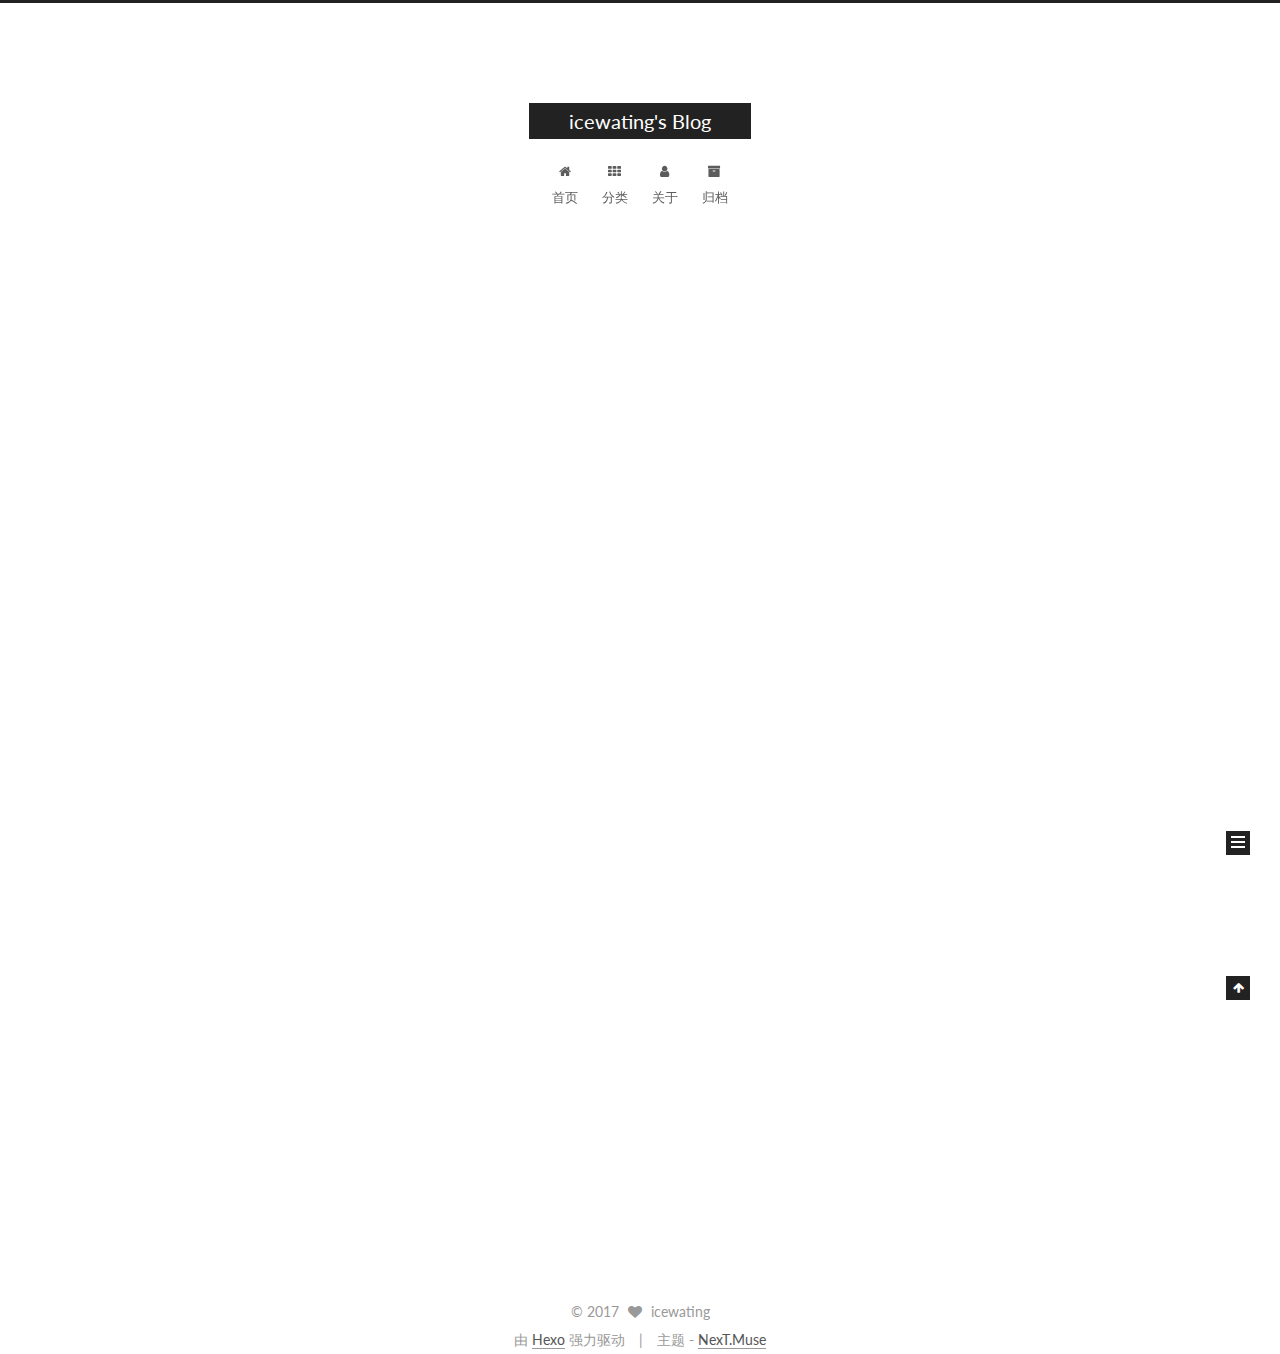
==== commit 0d52a501: "Site updated: 2017-08-14 11:42:57" ====
--- a/index.html
+++ b/index.html
@@ -1,14 +1,100 @@
 <!DOCTYPE html>
-<html>
+
+
+
+  
+
+
+<html class="theme-next muse use-motion" lang="zh-Hans">
 <head>
-  <meta charset="utf-8">
-  
-  <meta name="renderer" content="webkit">
-  <meta http-equiv="X-UA-Compatible" content="IE=edge" >
-  <link rel="dns-prefetch" href="http://yoursite.com">
-  <title>icewating&#39;s Blog</title>
-  <meta name="viewport" content="width=device-width, initial-scale=1, maximum-scale=1">
-  <meta name="description" content="icewating&apos;s Blog">
+  <meta charset="UTF-8"/>
+<meta http-equiv="X-UA-Compatible" content="IE=edge" />
+<meta name="viewport" content="width=device-width, initial-scale=1, maximum-scale=1"/>
+<meta name="theme-color" content="#222">
+
+
+
+
+
+
+
+
+
+<meta http-equiv="Cache-Control" content="no-transform" />
+<meta http-equiv="Cache-Control" content="no-siteapp" />
+
+
+
+
+
+
+
+
+
+
+
+
+
+
+
+  
+  
+  <link href="/lib/fancybox/source/jquery.fancybox.css?v=2.1.5" rel="stylesheet" type="text/css" />
+
+
+
+
+  
+  
+  
+  
+
+  
+    
+    
+  
+
+  
+
+  
+
+  
+
+  
+
+  
+    
+    
+    <link href="//fonts.googleapis.com/css?family=Lato:300,300italic,400,400italic,700,700italic&subset=latin,latin-ext" rel="stylesheet" type="text/css">
+  
+
+
+
+
+
+
+<link href="/lib/font-awesome/css/font-awesome.min.css?v=4.6.2" rel="stylesheet" type="text/css" />
+
+<link href="/css/main.css?v=5.1.2" rel="stylesheet" type="text/css" />
+
+
+  <meta name="keywords" content="icewating,android,java" />
+
+
+
+
+
+
+
+
+  <link rel="shortcut icon" type="image/x-icon" href="/favicon.ico?v=5.1.2" />
+
+
+
+
+
+
+<meta name="description" content="icewating&apos;s Blog">
 <meta property="og:type" content="website">
 <meta property="og:title" content="icewating&#39;s Blog">
 <meta property="og:url" content="http://yoursite.com/index.html">
@@ -18,168 +104,241 @@
 <meta name="twitter:card" content="summary">
 <meta name="twitter:title" content="icewating&#39;s Blog">
 <meta name="twitter:description" content="icewating&apos;s Blog">
-  
-    <link rel="alternative" href="/atom.xml" title="icewating&#39;s Blog" type="application/atom+xml">
-  
-  
-    <link rel="icon" href="/favicon.png">
-  
-  <link rel="stylesheet" type="text/css" href="/./main.266c1c.css">
-  <style type="text/css">
-  
-    #container.show {
-      background: linear-gradient(200deg,#a0cfe4,#e8c37e);
+
+
+
+<script type="text/javascript" id="hexo.configurations">
+  var NexT = window.NexT || {};
+  var CONFIG = {
+    root: '/',
+    scheme: 'Muse',
+    sidebar: {"position":"left","display":"post","offset":12,"offset_float":12,"b2t":false,"scrollpercent":false,"onmobile":false},
+    fancybox: true,
+    tabs: true,
+    motion: true,
+    duoshuo: {
+      userId: '0',
+      author: '博主'
+    },
+    algolia: {
+      applicationID: '',
+      apiKey: '',
+      indexName: '',
+      hits: {"per_page":10},
+      labels: {"input_placeholder":"Search for Posts","hits_empty":"We didn't find any results for the search: ${query}","hits_stats":"${hits} results found in ${time} ms"}
     }
-  </style>
-  
-
-  
+  };
+</script>
+
+
+
+  <link rel="canonical" href="http://yoursite.com/"/>
+
+
+
+
+
+  <title>icewating's Blog</title>
+  
+
+
+
+
+
+
+
 
 </head>
 
-<body>
-  <div id="container" q-class="show:isCtnShow">
-    <canvas id="anm-canvas" class="anm-canvas"></canvas>
-    <div class="left-col" q-class="show:isShow">
-      
-<div class="overlay" style="background: #4d4d4d"></div>
-<div class="intrude-less">
-	<header id="header" class="inner">
-		<a href="/" class="profilepic">
-			<img src="" class="js-avatar">
-		</a>
-		<hgroup>
-		  <h1 class="header-author"><a href="/">icewating</a></h1>
-		</hgroup>
-		
-
-		<nav class="header-menu">
-			<ul>
-			
-				<li><a href="/">主页</a></li>
-	        
-				<li><a href="/tags/随笔/">随笔</a></li>
-	        
-			</ul>
-		</nav>
-		<nav class="header-smart-menu">
-    		
-    			
-    			<a q-on="click: openSlider(e, 'innerArchive')" href="javascript:void(0)">所有文章</a>
-    			
-            
-    			
-    			<a q-on="click: openSlider(e, 'friends')" href="javascript:void(0)">友链</a>
-    			
-            
-    			
-    			<a q-on="click: openSlider(e, 'aboutme')" href="javascript:void(0)">关于我</a>
-    			
-            
-		</nav>
-		<nav class="header-nav">
-			<div class="social">
-				
-					<a class="github" target="_blank" href="#" title="github"><i class="icon-github"></i></a>
-		        
-					<a class="weibo" target="_blank" href="#" title="weibo"><i class="icon-weibo"></i></a>
-		        
-					<a class="rss" target="_blank" href="#" title="rss"><i class="icon-rss"></i></a>
-		        
-					<a class="zhihu" target="_blank" href="#" title="zhihu"><i class="icon-zhihu"></i></a>
-		        
-					<a class="LeetCode" target="_blank" href="#" title="LeetCode"><i class="icon-LeetCode"></i></a>
-		        
-			</div>
-		</nav>
-	</header>		
+<body itemscope itemtype="http://schema.org/WebPage" lang="zh-Hans">
+
+  
+  
+    
+  
+
+  <div class="container sidebar-position-left 
+   page-home 
+ ">
+    <div class="headband"></div>
+
+    <header id="header" class="header" itemscope itemtype="http://schema.org/WPHeader">
+      <div class="header-inner"><div class="site-brand-wrapper">
+  <div class="site-meta ">
+    
+
+    <div class="custom-logo-site-title">
+      <a href="/"  class="brand" rel="start">
+        <span class="logo-line-before"><i></i></span>
+        <span class="site-title">icewating's Blog</span>
+        <span class="logo-line-after"><i></i></span>
+      </a>
+    </div>
+      
+        <p class="site-subtitle"></p>
+      
+  </div>
+
+  <div class="site-nav-toggle">
+    <button>
+      <span class="btn-bar"></span>
+      <span class="btn-bar"></span>
+      <span class="btn-bar"></span>
+    </button>
+  </div>
 </div>
 
-    </div>
-    <div class="mid-col" q-class="show:isShow,hide:isShow|isFalse">
-      
-<nav id="mobile-nav">
-  	<div class="overlay js-overlay" style="background: #4d4d4d"></div>
-	<div class="btnctn js-mobile-btnctn">
-  		<div class="slider-trigger list" q-on="click: openSlider(e)"><i class="icon icon-sort"></i></div>
-	</div>
-	<div class="intrude-less">
-		<header id="header" class="inner">
-			<div class="profilepic">
-				<img src="" class="js-avatar">
-			</div>
-			<hgroup>
-			  <h1 class="header-author js-header-author">icewating</h1>
-			</hgroup>
-			
-			
-			
-				
-			
-				
-			
-			
-			
-			<nav class="header-nav">
-				<div class="social">
-					
-						<a class="github" target="_blank" href="#" title="github"><i class="icon-github"></i></a>
-			        
-						<a class="weibo" target="_blank" href="#" title="weibo"><i class="icon-weibo"></i></a>
-			        
-						<a class="rss" target="_blank" href="#" title="rss"><i class="icon-rss"></i></a>
-			        
-						<a class="zhihu" target="_blank" href="#" title="zhihu"><i class="icon-zhihu"></i></a>
-			        
-						<a class="LeetCode" target="_blank" href="#" title="LeetCode"><i class="icon-LeetCode"></i></a>
-			        
-				</div>
-			</nav>
-
-			<nav class="header-menu js-header-menu">
-				<ul style="width: 50%">
-				
-				
-					<li style="width: 50%"><a href="/">主页</a></li>
-		        
-					<li style="width: 50%"><a href="/tags/随笔/">随笔</a></li>
-		        
-				</ul>
-			</nav>
-		</header>				
-	</div>
-	<div class="mobile-mask" style="display:none" q-show="isShow"></div>
+<nav class="site-nav">
+  
+
+  
+    <ul id="menu" class="menu">
+      
+        
+        <li class="menu-item menu-item-home">
+          <a href="/" rel="section">
+            
+              <i class="menu-item-icon fa fa-fw fa-home"></i> <br />
+            
+            首页
+          </a>
+        </li>
+      
+        
+        <li class="menu-item menu-item-categories">
+          <a href="/categories/" rel="section">
+            
+              <i class="menu-item-icon fa fa-fw fa-th"></i> <br />
+            
+            分类
+          </a>
+        </li>
+      
+        
+        <li class="menu-item menu-item-about">
+          <a href="/about/" rel="section">
+            
+              <i class="menu-item-icon fa fa-fw fa-user"></i> <br />
+            
+            关于
+          </a>
+        </li>
+      
+        
+        <li class="menu-item menu-item-archives">
+          <a href="/archives/" rel="section">
+            
+              <i class="menu-item-icon fa fa-fw fa-archive"></i> <br />
+            
+            归档
+          </a>
+        </li>
+      
+
+      
+    </ul>
+  
+
+  
 </nav>
 
-      <div id="wrapper" class="body-wrap">
-        <div class="menu-l">
-          <div class="canvas-wrap">
-            <canvas data-colors="#eaeaea" data-sectionHeight="100" data-contentId="js-content" id="myCanvas1" class="anm-canvas"></canvas>
-          </div>
-          <div id="js-content" class="content-ll">
-            
-  
-    <article id="post-hello-world" class="article article-type-post  article-index" itemscope itemprop="blogPost">
-  <div class="article-inner">
-    
-      <header class="article-header">
-        
-  
-    <h1 itemprop="name">
-      <a class="article-title" href="/2017/08/13/hello-world/">Hello World</a>
-    </h1>
-  
-
-        
-        <a href="/2017/08/13/hello-world/" class="archive-article-date">
-  	<time datetime="2017-08-13T09:03:46.811Z" itemprop="datePublished"><i class="icon-calendar icon"></i>2017-08-13</time>
-</a>
-        
+
+
+ </div>
+    </header>
+
+    <main id="main" class="main">
+      <div class="main-inner">
+        <div class="content-wrap">
+          <div id="content" class="content">
+            
+  <section id="posts" class="posts-expand">
+    
+      
+
+  
+
+  
+  
+  
+
+  <article class="post post-type-normal" itemscope itemtype="http://schema.org/Article">
+  
+  
+  
+  <div class="post-block">
+    <link itemprop="mainEntityOfPage" href="http://yoursite.com/2017/08/13/hello-world/">
+
+    <span hidden itemprop="author" itemscope itemtype="http://schema.org/Person">
+      <meta itemprop="name" content="icewating">
+      <meta itemprop="description" content="">
+      <meta itemprop="image" content="/images/avatar.gif">
+    </span>
+
+    <span hidden itemprop="publisher" itemscope itemtype="http://schema.org/Organization">
+      <meta itemprop="name" content="icewating's Blog">
+    </span>
+
+    
+      <header class="post-header">
+
+        
+        
+          <h1 class="post-title" itemprop="name headline">
+                
+                <a class="post-title-link" href="/2017/08/13/hello-world/" itemprop="url">Hello World</a></h1>
+        
+
+        <div class="post-meta">
+          <span class="post-time">
+            
+              <span class="post-meta-item-icon">
+                <i class="fa fa-calendar-o"></i>
+              </span>
+              
+                <span class="post-meta-item-text">发表于</span>
+              
+              <time title="创建于" itemprop="dateCreated datePublished" datetime="2017-08-13T17:03:46+08:00">
+                2017-08-13
+              </time>
+            
+
+            
+
+            
+          </span>
+
+          
+
+          
+            
+          
+
+          
+          
+
+          
+
+          
+
+          
+
+        </div>
       </header>
     
-    <div class="article-entry" itemprop="articleBody">
-      
-        <p>Welcome to <a href="https://hexo.io/" target="_blank" rel="external">Hexo</a>! This is your very first post. Check <a href="https://hexo.io/docs/" target="_blank" rel="external">documentation</a> for more info. If you get any problems when using Hexo, you can find the answer in <a href="https://hexo.io/docs/troubleshooting.html" target="_blank" rel="external">troubleshooting</a> or you can ask me on <a href="https://github.com/hexojs/hexo/issues" target="_blank" rel="external">GitHub</a>.</p>
+
+    
+    
+    
+    <div class="post-body" itemprop="articleBody">
+
+      
+      
+
+      
+        
+          
+            <p>Welcome to <a href="https://hexo.io/" target="_blank" rel="external">Hexo</a>! This is your very first post. Check <a href="https://hexo.io/docs/" target="_blank" rel="external">documentation</a> for more info. If you get any problems when using Hexo, you can find the answer in <a href="https://hexo.io/docs/troubleshooting.html" target="_blank" rel="external">troubleshooting</a> or you can ask me on <a href="https://github.com/hexojs/hexo/issues" target="_blank" rel="external">GitHub</a>.</p>
 <h2 id="Quick-Start"><a href="#Quick-Start" class="headerlink" title="Quick Start"></a>Quick Start</h2><h3 id="Create-a-new-post"><a href="#Create-a-new-post" class="headerlink" title="Create a new post"></a>Create a new post</h3><figure class="highlight bash"><table><tr><td class="gutter"><pre><div class="line">1</div></pre></td><td class="code"><pre><div class="line">$ hexo new <span class="string">"My New Post"</span></div></pre></td></tr></table></figure>
 <p>More info: <a href="https://hexo.io/docs/writing.html" target="_blank" rel="external">Writing</a></p>
 <h3 id="Run-server"><a href="#Run-server" class="headerlink" title="Run server"></a>Run server</h3><figure class="highlight bash"><table><tr><td class="gutter"><pre><div class="line">1</div></pre></td><td class="code"><pre><div class="line">$ hexo server</div></pre></td></tr></table></figure>
@@ -189,293 +348,325 @@
 <h3 id="Deploy-to-remote-sites"><a href="#Deploy-to-remote-sites" class="headerlink" title="Deploy to remote sites"></a>Deploy to remote sites</h3><figure class="highlight bash"><table><tr><td class="gutter"><pre><div class="line">1</div></pre></td><td class="code"><pre><div class="line">$ hexo deploy</div></pre></td></tr></table></figure>
 <p>More info: <a href="https://hexo.io/docs/deployment.html" target="_blank" rel="external">Deployment</a></p>
 
-      
-
+          
+        
       
     </div>
-    <div class="article-info article-info-index">
-      
-      
-      
-
-      
-        <p class="article-more-link">
-          <a class="article-more-a" href="/2017/08/13/hello-world/">展开全文 >></a>
-        </p>
-      
-
-      
-      <div class="clearfix"></div>
+    
+    
+    
+
+    
+
+    
+
+    
+
+    <footer class="post-footer">
+      
+
+      
+
+      
+
+      
+      
+        <div class="post-eof"></div>
+      
+    </footer>
+  </div>
+  
+  
+  
+  </article>
+
+
+    
+  </section>
+
+  
+
+
+          </div>
+          
+
+
+          
+
+        </div>
+        
+          
+  
+  <div class="sidebar-toggle">
+    <div class="sidebar-toggle-line-wrap">
+      <span class="sidebar-toggle-line sidebar-toggle-line-first"></span>
+      <span class="sidebar-toggle-line sidebar-toggle-line-middle"></span>
+      <span class="sidebar-toggle-line sidebar-toggle-line-last"></span>
     </div>
   </div>
-</article>
-
-<aside class="wrap-side-operation">
-    <div class="mod-side-operation">
-        
-        <div class="jump-container" id="js-jump-container" style="display:none;">
-            <a href="javascript:void(0)" class="mod-side-operation__jump-to-top">
-                <i class="icon-font icon-back"></i>
-            </a>
-            <div id="js-jump-plan-container" class="jump-plan-container" style="top: -11px;">
-                <i class="icon-font icon-plane jump-plane"></i>
+
+  <aside id="sidebar" class="sidebar">
+    
+    <div class="sidebar-inner">
+
+      
+
+      
+
+      <section class="site-overview sidebar-panel sidebar-panel-active">
+        <div class="site-author motion-element" itemprop="author" itemscope itemtype="http://schema.org/Person">
+          <img class="site-author-image" itemprop="image"
+               src="/images/avatar.gif"
+               alt="icewating" />
+          <p class="site-author-name" itemprop="name">icewating</p>
+           
+              <p class="site-description motion-element" itemprop="description">icewating's Blog</p>
+          
+        </div>
+        <nav class="site-state motion-element">
+
+          
+            <div class="site-state-item site-state-posts">
+              <a href="/archives/">
+                <span class="site-state-item-count">1</span>
+                <span class="site-state-item-name">日志</span>
+              </a>
             </div>
+          
+
+          
+
+          
+
+        </nav>
+
+        
+
+        <div class="links-of-author motion-element">
+          
+            
+              <span class="links-of-author-item">
+                <a href="https://github.com/situjun" target="_blank" title="GitHub">
+                  
+                    <i class="fa fa-fw fa-github"></i>
+                  
+                    
+                      GitHub
+                    
+                </a>
+              </span>
+            
+              <span class="links-of-author-item">
+                <a href="https://leetcode.com/icewating/" target="_blank" title="LeetCode">
+                  
+                    <i class="fa fa-fw fa-codiepie"></i>
+                  
+                    
+                      LeetCode
+                    
+                </a>
+              </span>
+            
+              <span class="links-of-author-item">
+                <a href="mailto:icewating@hotmail.com" target="_blank" title="Email">
+                  
+                    <i class="fa fa-fw fa-globe"></i>
+                  
+                    
+                      Email
+                    
+                </a>
+              </span>
+            
+          
         </div>
-        
-        
+
+        
+        
+
+        
+        
+
+        
+
+
+      </section>
+
+      
+
+      
+
     </div>
-</aside>
-
-
-
-
-  
-  
-
-
-          </div>
-        </div>
+  </aside>
+
+
+        
       </div>
-      <footer id="footer">
-  <div class="outer">
-    <div id="footer-info">
-    	<div class="footer-left">
-    		&copy; 2017 icewating
-    	</div>
-      	<div class="footer-right">
-      		<a href="http://hexo.io/" target="_blank">Hexo</a>  Theme <a href="https://github.com/litten/hexo-theme-yilia" target="_blank">Yilia</a> by Litten
-      	</div>
-    </div>
+    </main>
+
+    <footer id="footer" class="footer">
+      <div class="footer-inner">
+        <div class="copyright" >
+  
+  &copy; 
+  <span itemprop="copyrightYear">2017</span>
+  <span class="with-love">
+    <i class="fa fa-heart"></i>
+  </span>
+  <span class="author" itemprop="copyrightHolder">icewating</span>
+</div>
+
+
+<div class="powered-by">
+  由 <a class="theme-link" href="https://hexo.io">Hexo</a> 强力驱动
+</div>
+
+<div class="theme-info">
+  主题 -
+  <a class="theme-link" href="https://github.com/iissnan/hexo-theme-next">
+    NexT.Muse
+  </a>
+</div>
+
+
+        
+
+
+
+
+
+
+
+        
+      </div>
+    </footer>
+
+    
+      <div class="back-to-top">
+        <i class="fa fa-arrow-up"></i>
+        
+      </div>
+    
+
   </div>
-</footer>
-    </div>
-    <script>
-	var yiliaConfig = {
-		mathjax: false,
-		isHome: true,
-		isPost: false,
-		isArchive: false,
-		isTag: false,
-		isCategory: false,
-		open_in_new: false,
-		toc_hide_index: true,
-		root: "/",
-		innerArchive: true,
-		showTags: false
-	}
+
+  
+
+<script type="text/javascript">
+  if (Object.prototype.toString.call(window.Promise) !== '[object Function]') {
+    window.Promise = null;
+  }
 </script>
 
-<script>!function(t){function n(e){if(r[e])return r[e].exports;var i=r[e]={exports:{},id:e,loaded:!1};return t[e].call(i.exports,i,i.exports,n),i.loaded=!0,i.exports}var r={};n.m=t,n.c=r,n.p="./",n(0)}([function(t,n,r){r(195),t.exports=r(191)},function(t,n,r){var e=r(3),i=r(52),o=r(27),u=r(28),c=r(53),f="prototype",a=function(t,n,r){var s,l,h,v,p=t&a.F,d=t&a.G,y=t&a.S,g=t&a.P,b=t&a.B,m=d?e:y?e[n]||(e[n]={}):(e[n]||{})[f],x=d?i:i[n]||(i[n]={}),w=x[f]||(x[f]={});d&&(r=n);for(s in r)l=!p&&m&&void 0!==m[s],h=(l?m:r)[s],v=b&&l?c(h,e):g&&"function"==typeof h?c(Function.call,h):h,m&&u(m,s,h,t&a.U),x[s]!=h&&o(x,s,v),g&&w[s]!=h&&(w[s]=h)};e.core=i,a.F=1,a.G=2,a.S=4,a.P=8,a.B=16,a.W=32,a.U=64,a.R=128,t.exports=a},function(t,n,r){var e=r(6);t.exports=function(t){if(!e(t))throw TypeError(t+" is not an object!");return t}},function(t,n){var r=t.exports="undefined"!=typeof window&&window.Math==Math?window:"undefined"!=typeof self&&self.Math==Math?self:Function("return this")();"number"==typeof __g&&(__g=r)},function(t,n){t.exports=function(t){try{return!!t()}catch(t){return!0}}},function(t,n){var r=t.exports="undefined"!=typeof window&&window.Math==Math?window:"undefined"!=typeof self&&self.Math==Math?self:Function("return this")();"number"==typeof __g&&(__g=r)},function(t,n){t.exports=function(t){return"object"==typeof t?null!==t:"function"==typeof t}},function(t,n,r){var e=r(126)("wks"),i=r(76),o=r(3).Symbol,u="function"==typeof o;(t.exports=function(t){return e[t]||(e[t]=u&&o[t]||(u?o:i)("Symbol."+t))}).store=e},function(t,n){var r={}.hasOwnProperty;t.exports=function(t,n){return r.call(t,n)}},function(t,n,r){var e=r(94),i=r(33);t.exports=function(t){return e(i(t))}},function(t,n,r){t.exports=!r(4)(function(){return 7!=Object.defineProperty({},"a",{get:function(){return 7}}).a})},function(t,n,r){var e=r(2),i=r(167),o=r(50),u=Object.defineProperty;n.f=r(10)?Object.defineProperty:function(t,n,r){if(e(t),n=o(n,!0),e(r),i)try{return u(t,n,r)}catch(t){}if("get"in r||"set"in r)throw TypeError("Accessors not supported!");return"value"in r&&(t[n]=r.value),t}},function(t,n,r){t.exports=!r(18)(function(){return 7!=Object.defineProperty({},"a",{get:function(){return 7}}).a})},function(t,n,r){var e=r(14),i=r(22);t.exports=r(12)?function(t,n,r){return e.f(t,n,i(1,r))}:function(t,n,r){return t[n]=r,t}},function(t,n,r){var e=r(20),i=r(58),o=r(42),u=Object.defineProperty;n.f=r(12)?Object.defineProperty:function(t,n,r){if(e(t),n=o(n,!0),e(r),i)try{return u(t,n,r)}catch(t){}if("get"in r||"set"in r)throw TypeError("Accessors not supported!");return"value"in r&&(t[n]=r.value),t}},function(t,n,r){var e=r(40)("wks"),i=r(23),o=r(5).Symbol,u="function"==typeof o;(t.exports=function(t){return e[t]||(e[t]=u&&o[t]||(u?o:i)("Symbol."+t))}).store=e},function(t,n,r){var e=r(67),i=Math.min;t.exports=function(t){return t>0?i(e(t),9007199254740991):0}},function(t,n,r){var e=r(46);t.exports=function(t){return Object(e(t))}},function(t,n){t.exports=function(t){try{return!!t()}catch(t){return!0}}},function(t,n,r){var e=r(63),i=r(34);t.exports=Object.keys||function(t){return e(t,i)}},function(t,n,r){var e=r(21);t.exports=function(t){if(!e(t))throw TypeError(t+" is not an object!");return t}},function(t,n){t.exports=function(t){return"object"==typeof t?null!==t:"function"==typeof t}},function(t,n){t.exports=function(t,n){return{enumerable:!(1&t),configurable:!(2&t),writable:!(4&t),value:n}}},function(t,n){var r=0,e=Math.random();t.exports=function(t){return"Symbol(".concat(void 0===t?"":t,")_",(++r+e).toString(36))}},function(t,n){var r={}.hasOwnProperty;t.exports=function(t,n){return r.call(t,n)}},function(t,n){var r=t.exports={version:"2.4.0"};"number"==typeof __e&&(__e=r)},function(t,n){t.exports=function(t){if("function"!=typeof t)throw TypeError(t+" is not a function!");return t}},function(t,n,r){var e=r(11),i=r(66);t.exports=r(10)?function(t,n,r){return e.f(t,n,i(1,r))}:function(t,n,r){return t[n]=r,t}},function(t,n,r){var e=r(3),i=r(27),o=r(24),u=r(76)("src"),c="toString",f=Function[c],a=(""+f).split(c);r(52).inspectSource=function(t){return f.call(t)},(t.exports=function(t,n,r,c){var f="function"==typeof r;f&&(o(r,"name")||i(r,"name",n)),t[n]!==r&&(f&&(o(r,u)||i(r,u,t[n]?""+t[n]:a.join(String(n)))),t===e?t[n]=r:c?t[n]?t[n]=r:i(t,n,r):(delete t[n],i(t,n,r)))})(Function.prototype,c,function(){return"function"==typeof this&&this[u]||f.call(this)})},function(t,n,r){var e=r(1),i=r(4),o=r(46),u=function(t,n,r,e){var i=String(o(t)),u="<"+n;return""!==r&&(u+=" "+r+'="'+String(e).replace(/"/g,"&quot;")+'"'),u+">"+i+"</"+n+">"};t.exports=function(t,n){var r={};r[t]=n(u),e(e.P+e.F*i(function(){var n=""[t]('"');return n!==n.toLowerCase()||n.split('"').length>3}),"String",r)}},function(t,n,r){var e=r(115),i=r(46);t.exports=function(t){return e(i(t))}},function(t,n,r){var e=r(116),i=r(66),o=r(30),u=r(50),c=r(24),f=r(167),a=Object.getOwnPropertyDescriptor;n.f=r(10)?a:function(t,n){if(t=o(t),n=u(n,!0),f)try{return a(t,n)}catch(t){}if(c(t,n))return i(!e.f.call(t,n),t[n])}},function(t,n,r){var e=r(24),i=r(17),o=r(145)("IE_PROTO"),u=Object.prototype;t.exports=Object.getPrototypeOf||function(t){return t=i(t),e(t,o)?t[o]:"function"==typeof t.constructor&&t instanceof t.constructor?t.constructor.prototype:t instanceof Object?u:null}},function(t,n){t.exports=function(t){if(void 0==t)throw TypeError("Can't call method on  "+t);return t}},function(t,n){t.exports="constructor,hasOwnProperty,isPrototypeOf,propertyIsEnumerable,toLocaleString,toString,valueOf".split(",")},function(t,n){t.exports={}},function(t,n){t.exports=!0},function(t,n){n.f={}.propertyIsEnumerable},function(t,n,r){var e=r(14).f,i=r(8),o=r(15)("toStringTag");t.exports=function(t,n,r){t&&!i(t=r?t:t.prototype,o)&&e(t,o,{configurable:!0,value:n})}},function(t,n,r){var e=r(40)("keys"),i=r(23);t.exports=function(t){return e[t]||(e[t]=i(t))}},function(t,n,r){var e=r(5),i="__core-js_shared__",o=e[i]||(e[i]={});t.exports=function(t){return o[t]||(o[t]={})}},function(t,n){var r=Math.ceil,e=Math.floor;t.exports=function(t){return isNaN(t=+t)?0:(t>0?e:r)(t)}},function(t,n,r){var e=r(21);t.exports=function(t,n){if(!e(t))return t;var r,i;if(n&&"function"==typeof(r=t.toString)&&!e(i=r.call(t)))return i;if("function"==typeof(r=t.valueOf)&&!e(i=r.call(t)))return i;if(!n&&"function"==typeof(r=t.toString)&&!e(i=r.call(t)))return i;throw TypeError("Can't convert object to primitive value")}},function(t,n,r){var e=r(5),i=r(25),o=r(36),u=r(44),c=r(14).f;t.exports=function(t){var n=i.Symbol||(i.Symbol=o?{}:e.Symbol||{});"_"==t.charAt(0)||t in n||c(n,t,{value:u.f(t)})}},function(t,n,r){n.f=r(15)},function(t,n){var r={}.toString;t.exports=function(t){return r.call(t).slice(8,-1)}},function(t,n){t.exports=function(t){if(void 0==t)throw TypeError("Can't call method on  "+t);return t}},function(t,n,r){var e=r(4);t.exports=function(t,n){return!!t&&e(function(){n?t.call(null,function(){},1):t.call(null)})}},function(t,n,r){var e=r(53),i=r(115),o=r(17),u=r(16),c=r(203);t.exports=function(t,n){var r=1==t,f=2==t,a=3==t,s=4==t,l=6==t,h=5==t||l,v=n||c;return function(n,c,p){for(var d,y,g=o(n),b=i(g),m=e(c,p,3),x=u(b.length),w=0,S=r?v(n,x):f?v(n,0):void 0;x>w;w++)if((h||w in b)&&(d=b[w],y=m(d,w,g),t))if(r)S[w]=y;else if(y)switch(t){case 3:return!0;case 5:return d;case 6:return w;case 2:S.push(d)}else if(s)return!1;return l?-1:a||s?s:S}}},function(t,n,r){var e=r(1),i=r(52),o=r(4);t.exports=function(t,n){var r=(i.Object||{})[t]||Object[t],u={};u[t]=n(r),e(e.S+e.F*o(function(){r(1)}),"Object",u)}},function(t,n,r){var e=r(6);t.exports=function(t,n){if(!e(t))return t;var r,i;if(n&&"function"==typeof(r=t.toString)&&!e(i=r.call(t)))return i;if("function"==typeof(r=t.valueOf)&&!e(i=r.call(t)))return i;if(!n&&"function"==typeof(r=t.toString)&&!e(i=r.call(t)))return i;throw TypeError("Can't convert object to primitive value")}},function(t,n,r){var e=r(5),i=r(25),o=r(91),u=r(13),c="prototype",f=function(t,n,r){var a,s,l,h=t&f.F,v=t&f.G,p=t&f.S,d=t&f.P,y=t&f.B,g=t&f.W,b=v?i:i[n]||(i[n]={}),m=b[c],x=v?e:p?e[n]:(e[n]||{})[c];v&&(r=n);for(a in r)(s=!h&&x&&void 0!==x[a])&&a in b||(l=s?x[a]:r[a],b[a]=v&&"function"!=typeof x[a]?r[a]:y&&s?o(l,e):g&&x[a]==l?function(t){var n=function(n,r,e){if(this instanceof t){switch(arguments.length){case 0:return new t;case 1:return new t(n);case 2:return new t(n,r)}return new t(n,r,e)}return t.apply(this,arguments)};return n[c]=t[c],n}(l):d&&"function"==typeof l?o(Function.call,l):l,d&&((b.virtual||(b.virtual={}))[a]=l,t&f.R&&m&&!m[a]&&u(m,a,l)))};f.F=1,f.G=2,f.S=4,f.P=8,f.B=16,f.W=32,f.U=64,f.R=128,t.exports=f},function(t,n){var r=t.exports={version:"2.4.0"};"number"==typeof __e&&(__e=r)},function(t,n,r){var e=r(26);t.exports=function(t,n,r){if(e(t),void 0===n)return t;switch(r){case 1:return function(r){return t.call(n,r)};case 2:return function(r,e){return t.call(n,r,e)};case 3:return function(r,e,i){return t.call(n,r,e,i)}}return function(){return t.apply(n,arguments)}}},function(t,n,r){var e=r(183),i=r(1),o=r(126)("metadata"),u=o.store||(o.store=new(r(186))),c=function(t,n,r){var i=u.get(t);if(!i){if(!r)return;u.set(t,i=new e)}var o=i.get(n);if(!o){if(!r)return;i.set(n,o=new e)}return o},f=function(t,n,r){var e=c(n,r,!1);return void 0!==e&&e.has(t)},a=function(t,n,r){var e=c(n,r,!1);return void 0===e?void 0:e.get(t)},s=function(t,n,r,e){c(r,e,!0).set(t,n)},l=function(t,n){var r=c(t,n,!1),e=[];return r&&r.forEach(function(t,n){e.push(n)}),e},h=function(t){return void 0===t||"symbol"==typeof t?t:String(t)},v=function(t){i(i.S,"Reflect",t)};t.exports={store:u,map:c,has:f,get:a,set:s,keys:l,key:h,exp:v}},function(t,n,r){"use strict";if(r(10)){var e=r(69),i=r(3),o=r(4),u=r(1),c=r(127),f=r(152),a=r(53),s=r(68),l=r(66),h=r(27),v=r(73),p=r(67),d=r(16),y=r(75),g=r(50),b=r(24),m=r(180),x=r(114),w=r(6),S=r(17),_=r(137),O=r(70),E=r(32),P=r(71).f,j=r(154),F=r(76),M=r(7),A=r(48),N=r(117),T=r(146),I=r(155),k=r(80),L=r(123),R=r(74),C=r(130),D=r(160),U=r(11),W=r(31),G=U.f,B=W.f,V=i.RangeError,z=i.TypeError,q=i.Uint8Array,K="ArrayBuffer",J="Shared"+K,Y="BYTES_PER_ELEMENT",H="prototype",$=Array[H],X=f.ArrayBuffer,Q=f.DataView,Z=A(0),tt=A(2),nt=A(3),rt=A(4),et=A(5),it=A(6),ot=N(!0),ut=N(!1),ct=I.values,ft=I.keys,at=I.entries,st=$.lastIndexOf,lt=$.reduce,ht=$.reduceRight,vt=$.join,pt=$.sort,dt=$.slice,yt=$.toString,gt=$.toLocaleString,bt=M("iterator"),mt=M("toStringTag"),xt=F("typed_constructor"),wt=F("def_constructor"),St=c.CONSTR,_t=c.TYPED,Ot=c.VIEW,Et="Wrong length!",Pt=A(1,function(t,n){return Tt(T(t,t[wt]),n)}),jt=o(function(){return 1===new q(new Uint16Array([1]).buffer)[0]}),Ft=!!q&&!!q[H].set&&o(function(){new q(1).set({})}),Mt=function(t,n){if(void 0===t)throw z(Et);var r=+t,e=d(t);if(n&&!m(r,e))throw V(Et);return e},At=function(t,n){var r=p(t);if(r<0||r%n)throw V("Wrong offset!");return r},Nt=function(t){if(w(t)&&_t in t)return t;throw z(t+" is not a typed array!")},Tt=function(t,n){if(!(w(t)&&xt in t))throw z("It is not a typed array constructor!");return new t(n)},It=function(t,n){return kt(T(t,t[wt]),n)},kt=function(t,n){for(var r=0,e=n.length,i=Tt(t,e);e>r;)i[r]=n[r++];return i},Lt=function(t,n,r){G(t,n,{get:function(){return this._d[r]}})},Rt=function(t){var n,r,e,i,o,u,c=S(t),f=arguments.length,s=f>1?arguments[1]:void 0,l=void 0!==s,h=j(c);if(void 0!=h&&!_(h)){for(u=h.call(c),e=[],n=0;!(o=u.next()).done;n++)e.push(o.value);c=e}for(l&&f>2&&(s=a(s,arguments[2],2)),n=0,r=d(c.length),i=Tt(this,r);r>n;n++)i[n]=l?s(c[n],n):c[n];return i},Ct=function(){for(var t=0,n=arguments.length,r=Tt(this,n);n>t;)r[t]=arguments[t++];return r},Dt=!!q&&o(function(){gt.call(new q(1))}),Ut=function(){return gt.apply(Dt?dt.call(Nt(this)):Nt(this),arguments)},Wt={copyWithin:function(t,n){return D.call(Nt(this),t,n,arguments.length>2?arguments[2]:void 0)},every:function(t){return rt(Nt(this),t,arguments.length>1?arguments[1]:void 0)},fill:function(t){return C.apply(Nt(this),arguments)},filter:function(t){return It(this,tt(Nt(this),t,arguments.length>1?arguments[1]:void 0))},find:function(t){return et(Nt(this),t,arguments.length>1?arguments[1]:void 0)},findIndex:function(t){return it(Nt(this),t,arguments.length>1?arguments[1]:void 0)},forEach:function(t){Z(Nt(this),t,arguments.length>1?arguments[1]:void 0)},indexOf:function(t){return ut(Nt(this),t,arguments.length>1?arguments[1]:void 0)},includes:function(t){return ot(Nt(this),t,arguments.length>1?arguments[1]:void 0)},join:function(t){return vt.apply(Nt(this),arguments)},lastIndexOf:function(t){return st.apply(Nt(this),arguments)},map:function(t){return Pt(Nt(this),t,arguments.length>1?arguments[1]:void 0)},reduce:function(t){return lt.apply(Nt(this),arguments)},reduceRight:function(t){return ht.apply(Nt(this),arguments)},reverse:function(){for(var t,n=this,r=Nt(n).length,e=Math.floor(r/2),i=0;i<e;)t=n[i],n[i++]=n[--r],n[r]=t;return n},some:function(t){return nt(Nt(this),t,arguments.length>1?arguments[1]:void 0)},sort:function(t){return pt.call(Nt(this),t)},subarray:function(t,n){var r=Nt(this),e=r.length,i=y(t,e);return new(T(r,r[wt]))(r.buffer,r.byteOffset+i*r.BYTES_PER_ELEMENT,d((void 0===n?e:y(n,e))-i))}},Gt=function(t,n){return It(this,dt.call(Nt(this),t,n))},Bt=function(t){Nt(this);var n=At(arguments[1],1),r=this.length,e=S(t),i=d(e.length),o=0;if(i+n>r)throw V(Et);for(;o<i;)this[n+o]=e[o++]},Vt={entries:function(){return at.call(Nt(this))},keys:function(){return ft.call(Nt(this))},values:function(){return ct.call(Nt(this))}},zt=function(t,n){return w(t)&&t[_t]&&"symbol"!=typeof n&&n in t&&String(+n)==String(n)},qt=function(t,n){return zt(t,n=g(n,!0))?l(2,t[n]):B(t,n)},Kt=function(t,n,r){return!(zt(t,n=g(n,!0))&&w(r)&&b(r,"value"))||b(r,"get")||b(r,"set")||r.configurable||b(r,"writable")&&!r.writable||b(r,"enumerable")&&!r.enumerable?G(t,n,r):(t[n]=r.value,t)};St||(W.f=qt,U.f=Kt),u(u.S+u.F*!St,"Object",{getOwnPropertyDescriptor:qt,defineProperty:Kt}),o(function(){yt.call({})})&&(yt=gt=function(){return vt.call(this)});var Jt=v({},Wt);v(Jt,Vt),h(Jt,bt,Vt.values),v(Jt,{slice:Gt,set:Bt,constructor:function(){},toString:yt,toLocaleString:Ut}),Lt(Jt,"buffer","b"),Lt(Jt,"byteOffset","o"),Lt(Jt,"byteLength","l"),Lt(Jt,"length","e"),G(Jt,mt,{get:function(){return this[_t]}}),t.exports=function(t,n,r,f){f=!!f;var a=t+(f?"Clamped":"")+"Array",l="Uint8Array"!=a,v="get"+t,p="set"+t,y=i[a],g=y||{},b=y&&E(y),m=!y||!c.ABV,S={},_=y&&y[H],j=function(t,r){var e=t._d;return e.v[v](r*n+e.o,jt)},F=function(t,r,e){var i=t._d;f&&(e=(e=Math.round(e))<0?0:e>255?255:255&e),i.v[p](r*n+i.o,e,jt)},M=function(t,n){G(t,n,{get:function(){return j(this,n)},set:function(t){return F(this,n,t)},enumerable:!0})};m?(y=r(function(t,r,e,i){s(t,y,a,"_d");var o,u,c,f,l=0,v=0;if(w(r)){if(!(r instanceof X||(f=x(r))==K||f==J))return _t in r?kt(y,r):Rt.call(y,r);o=r,v=At(e,n);var p=r.byteLength;if(void 0===i){if(p%n)throw V(Et);if((u=p-v)<0)throw V(Et)}else if((u=d(i)*n)+v>p)throw V(Et);c=u/n}else c=Mt(r,!0),u=c*n,o=new X(u);for(h(t,"_d",{b:o,o:v,l:u,e:c,v:new Q(o)});l<c;)M(t,l++)}),_=y[H]=O(Jt),h(_,"constructor",y)):L(function(t){new y(null),new y(t)},!0)||(y=r(function(t,r,e,i){s(t,y,a);var o;return w(r)?r instanceof X||(o=x(r))==K||o==J?void 0!==i?new g(r,At(e,n),i):void 0!==e?new g(r,At(e,n)):new g(r):_t in r?kt(y,r):Rt.call(y,r):new g(Mt(r,l))}),Z(b!==Function.prototype?P(g).concat(P(b)):P(g),function(t){t in y||h(y,t,g[t])}),y[H]=_,e||(_.constructor=y));var A=_[bt],N=!!A&&("values"==A.name||void 0==A.name),T=Vt.values;h(y,xt,!0),h(_,_t,a),h(_,Ot,!0),h(_,wt,y),(f?new y(1)[mt]==a:mt in _)||G(_,mt,{get:function(){return a}}),S[a]=y,u(u.G+u.W+u.F*(y!=g),S),u(u.S,a,{BYTES_PER_ELEMENT:n,from:Rt,of:Ct}),Y in _||h(_,Y,n),u(u.P,a,Wt),R(a),u(u.P+u.F*Ft,a,{set:Bt}),u(u.P+u.F*!N,a,Vt),u(u.P+u.F*(_.toString!=yt),a,{toString:yt}),u(u.P+u.F*o(function(){new y(1).slice()}),a,{slice:Gt}),u(u.P+u.F*(o(function(){return[1,2].toLocaleString()!=new y([1,2]).toLocaleString()})||!o(function(){_.toLocaleString.call([1,2])})),a,{toLocaleString:Ut}),k[a]=N?A:T,e||N||h(_,bt,T)}}else t.exports=function(){}},function(t,n){var r={}.toString;t.exports=function(t){return r.call(t).slice(8,-1)}},function(t,n,r){var e=r(21),i=r(5).document,o=e(i)&&e(i.createElement);t.exports=function(t){return o?i.createElement(t):{}}},function(t,n,r){t.exports=!r(12)&&!r(18)(function(){return 7!=Object.defineProperty(r(57)("div"),"a",{get:function(){return 7}}).a})},function(t,n,r){"use strict";var e=r(36),i=r(51),o=r(64),u=r(13),c=r(8),f=r(35),a=r(96),s=r(38),l=r(103),h=r(15)("iterator"),v=!([].keys&&"next"in[].keys()),p="keys",d="values",y=function(){return this};t.exports=function(t,n,r,g,b,m,x){a(r,n,g);var w,S,_,O=function(t){if(!v&&t in F)return F[t];switch(t){case p:case d:return function(){return new r(this,t)}}return function(){return new r(this,t)}},E=n+" Iterator",P=b==d,j=!1,F=t.prototype,M=F[h]||F["@@iterator"]||b&&F[b],A=M||O(b),N=b?P?O("entries"):A:void 0,T="Array"==n?F.entries||M:M;if(T&&(_=l(T.call(new t)))!==Object.prototype&&(s(_,E,!0),e||c(_,h)||u(_,h,y)),P&&M&&M.name!==d&&(j=!0,A=function(){return M.call(this)}),e&&!x||!v&&!j&&F[h]||u(F,h,A),f[n]=A,f[E]=y,b)if(w={values:P?A:O(d),keys:m?A:O(p),entries:N},x)for(S in w)S in F||o(F,S,w[S]);else i(i.P+i.F*(v||j),n,w);return w}},function(t,n,r){var e=r(20),i=r(100),o=r(34),u=r(39)("IE_PROTO"),c=function(){},f="prototype",a=function(){var t,n=r(57)("iframe"),e=o.length;for(n.style.display="none",r(93).appendChild(n),n.src="javascript:",t=n.contentWindow.document,t.open(),t.write("<script>document.F=Object<\/script>"),t.close(),a=t.F;e--;)delete a[f][o[e]];return a()};t.exports=Object.create||function(t,n){var r;return null!==t?(c[f]=e(t),r=new c,c[f]=null,r[u]=t):r=a(),void 0===n?r:i(r,n)}},function(t,n,r){var e=r(63),i=r(34).concat("length","prototype");n.f=Object.getOwnPropertyNames||function(t){return e(t,i)}},function(t,n){n.f=Object.getOwnPropertySymbols},function(t,n,r){var e=r(8),i=r(9),o=r(90)(!1),u=r(39)("IE_PROTO");t.exports=function(t,n){var r,c=i(t),f=0,a=[];for(r in c)r!=u&&e(c,r)&&a.push(r);for(;n.length>f;)e(c,r=n[f++])&&(~o(a,r)||a.push(r));return a}},function(t,n,r){t.exports=r(13)},function(t,n,r){var e=r(76)("meta"),i=r(6),o=r(24),u=r(11).f,c=0,f=Object.isExtensible||function(){return!0},a=!r(4)(function(){return f(Object.preventExtensions({}))}),s=function(t){u(t,e,{value:{i:"O"+ ++c,w:{}}})},l=function(t,n){if(!i(t))return"symbol"==typeof t?t:("string"==typeof t?"S":"P")+t;if(!o(t,e)){if(!f(t))return"F";if(!n)return"E";s(t)}return t[e].i},h=function(t,n){if(!o(t,e)){if(!f(t))return!0;if(!n)return!1;s(t)}return t[e].w},v=function(t){return a&&p.NEED&&f(t)&&!o(t,e)&&s(t),t},p=t.exports={KEY:e,NEED:!1,fastKey:l,getWeak:h,onFreeze:v}},function(t,n){t.exports=function(t,n){return{enumerable:!(1&t),configurable:!(2&t),writable:!(4&t),value:n}}},function(t,n){var r=Math.ceil,e=Math.floor;t.exports=function(t){return isNaN(t=+t)?0:(t>0?e:r)(t)}},function(t,n){t.exports=function(t,n,r,e){if(!(t instanceof n)||void 0!==e&&e in t)throw TypeError(r+": incorrect invocation!");return t}},function(t,n){t.exports=!1},function(t,n,r){var e=r(2),i=r(173),o=r(133),u=r(145)("IE_PROTO"),c=function(){},f="prototype",a=function(){var t,n=r(132)("iframe"),e=o.length;for(n.style.display="none",r(135).appendChild(n),n.src="javascript:",t=n.contentWindow.document,t.open(),t.write("<script>document.F=Object<\/script>"),t.close(),a=t.F;e--;)delete a[f][o[e]];return a()};t.exports=Object.create||function(t,n){var r;return null!==t?(c[f]=e(t),r=new c,c[f]=null,r[u]=t):r=a(),void 0===n?r:i(r,n)}},function(t,n,r){var e=r(175),i=r(133).concat("length","prototype");n.f=Object.getOwnPropertyNames||function(t){return e(t,i)}},function(t,n,r){var e=r(175),i=r(133);t.exports=Object.keys||function(t){return e(t,i)}},function(t,n,r){var e=r(28);t.exports=function(t,n,r){for(var i in n)e(t,i,n[i],r);return t}},function(t,n,r){"use strict";var e=r(3),i=r(11),o=r(10),u=r(7)("species");t.exports=function(t){var n=e[t];o&&n&&!n[u]&&i.f(n,u,{configurable:!0,get:function(){return this}})}},function(t,n,r){var e=r(67),i=Math.max,o=Math.min;t.exports=function(t,n){return t=e(t),t<0?i(t+n,0):o(t,n)}},function(t,n){var r=0,e=Math.random();t.exports=function(t){return"Symbol(".concat(void 0===t?"":t,")_",(++r+e).toString(36))}},function(t,n,r){var e=r(33);t.exports=function(t){return Object(e(t))}},function(t,n,r){var e=r(7)("unscopables"),i=Array.prototype;void 0==i[e]&&r(27)(i,e,{}),t.exports=function(t){i[e][t]=!0}},function(t,n,r){var e=r(53),i=r(169),o=r(137),u=r(2),c=r(16),f=r(154),a={},s={},n=t.exports=function(t,n,r,l,h){var v,p,d,y,g=h?function(){return t}:f(t),b=e(r,l,n?2:1),m=0;if("function"!=typeof g)throw TypeError(t+" is not iterable!");if(o(g)){for(v=c(t.length);v>m;m++)if((y=n?b(u(p=t[m])[0],p[1]):b(t[m]))===a||y===s)return y}else for(d=g.call(t);!(p=d.next()).done;)if((y=i(d,b,p.value,n))===a||y===s)return y};n.BREAK=a,n.RETURN=s},function(t,n){t.exports={}},function(t,n,r){var e=r(11).f,i=r(24),o=r(7)("toStringTag");t.exports=function(t,n,r){t&&!i(t=r?t:t.prototype,o)&&e(t,o,{configurable:!0,value:n})}},function(t,n,r){var e=r(1),i=r(46),o=r(4),u=r(150),c="["+u+"]",f="​-",a=RegExp("^"+c+c+"*"),s=RegExp(c+c+"*$"),l=function(t,n,r){var i={},c=o(function(){return!!u[t]()||f[t]()!=f}),a=i[t]=c?n(h):u[t];r&&(i[r]=a),e(e.P+e.F*c,"String",i)},h=l.trim=function(t,n){return t=String(i(t)),1&n&&(t=t.replace(a,"")),2&n&&(t=t.replace(s,"")),t};t.exports=l},function(t,n,r){t.exports={default:r(86),__esModule:!0}},function(t,n,r){t.exports={default:r(87),__esModule:!0}},function(t,n,r){"use strict";function e(t){return t&&t.__esModule?t:{default:t}}n.__esModule=!0;var i=r(84),o=e(i),u=r(83),c=e(u),f="function"==typeof c.default&&"symbol"==typeof o.default?function(t){return typeof t}:function(t){return t&&"function"==typeof c.default&&t.constructor===c.default&&t!==c.default.prototype?"symbol":typeof t};n.default="function"==typeof c.default&&"symbol"===f(o.default)?function(t){return void 0===t?"undefined":f(t)}:function(t){return t&&"function"==typeof c.default&&t.constructor===c.default&&t!==c.default.prototype?"symbol":void 0===t?"undefined":f(t)}},function(t,n,r){r(110),r(108),r(111),r(112),t.exports=r(25).Symbol},function(t,n,r){r(109),r(113),t.exports=r(44).f("iterator")},function(t,n){t.exports=function(t){if("function"!=typeof t)throw TypeError(t+" is not a function!");return t}},function(t,n){t.exports=function(){}},function(t,n,r){var e=r(9),i=r(106),o=r(105);t.exports=function(t){return function(n,r,u){var c,f=e(n),a=i(f.length),s=o(u,a);if(t&&r!=r){for(;a>s;)if((c=f[s++])!=c)return!0}else for(;a>s;s++)if((t||s in f)&&f[s]===r)return t||s||0;return!t&&-1}}},function(t,n,r){var e=r(88);t.exports=function(t,n,r){if(e(t),void 0===n)return t;switch(r){case 1:return function(r){return t.call(n,r)};case 2:return function(r,e){return t.call(n,r,e)};case 3:return function(r,e,i){return t.call(n,r,e,i)}}return function(){return t.apply(n,arguments)}}},function(t,n,r){var e=r(19),i=r(62),o=r(37);t.exports=function(t){var n=e(t),r=i.f;if(r)for(var u,c=r(t),f=o.f,a=0;c.length>a;)f.call(t,u=c[a++])&&n.push(u);return n}},function(t,n,r){t.exports=r(5).document&&document.documentElement},function(t,n,r){var e=r(56);t.exports=Object("z").propertyIsEnumerable(0)?Object:function(t){return"String"==e(t)?t.split(""):Object(t)}},function(t,n,r){var e=r(56);t.exports=Array.isArray||function(t){return"Array"==e(t)}},function(t,n,r){"use strict";var e=r(60),i=r(22),o=r(38),u={};r(13)(u,r(15)("iterator"),function(){return this}),t.exports=function(t,n,r){t.prototype=e(u,{next:i(1,r)}),o(t,n+" Iterator")}},function(t,n){t.exports=function(t,n){return{value:n,done:!!t}}},function(t,n,r){var e=r(19),i=r(9);t.exports=function(t,n){for(var r,o=i(t),u=e(o),c=u.length,f=0;c>f;)if(o[r=u[f++]]===n)return r}},function(t,n,r){var e=r(23)("meta"),i=r(21),o=r(8),u=r(14).f,c=0,f=Object.isExtensible||function(){return!0},a=!r(18)(function(){return f(Object.preventExtensions({}))}),s=function(t){u(t,e,{value:{i:"O"+ ++c,w:{}}})},l=function(t,n){if(!i(t))return"symbol"==typeof t?t:("string"==typeof t?"S":"P")+t;if(!o(t,e)){if(!f(t))return"F";if(!n)return"E";s(t)}return t[e].i},h=function(t,n){if(!o(t,e)){if(!f(t))return!0;if(!n)return!1;s(t)}return t[e].w},v=function(t){return a&&p.NEED&&f(t)&&!o(t,e)&&s(t),t},p=t.exports={KEY:e,NEED:!1,fastKey:l,getWeak:h,onFreeze:v}},function(t,n,r){var e=r(14),i=r(20),o=r(19);t.exports=r(12)?Object.defineProperties:function(t,n){i(t);for(var r,u=o(n),c=u.length,f=0;c>f;)e.f(t,r=u[f++],n[r]);return t}},function(t,n,r){var e=r(37),i=r(22),o=r(9),u=r(42),c=r(8),f=r(58),a=Object.getOwnPropertyDescriptor;n.f=r(12)?a:function(t,n){if(t=o(t),n=u(n,!0),f)try{return a(t,n)}catch(t){}if(c(t,n))return i(!e.f.call(t,n),t[n])}},function(t,n,r){var e=r(9),i=r(61).f,o={}.toString,u="object"==typeof window&&window&&Object.getOwnPropertyNames?Object.getOwnPropertyNames(window):[],c=function(t){try{return i(t)}catch(t){return u.slice()}};t.exports.f=function(t){return u&&"[object Window]"==o.call(t)?c(t):i(e(t))}},function(t,n,r){var e=r(8),i=r(77),o=r(39)("IE_PROTO"),u=Object.prototype;t.exports=Object.getPrototypeOf||function(t){return t=i(t),e(t,o)?t[o]:"function"==typeof t.constructor&&t instanceof t.constructor?t.constructor.prototype:t instanceof Object?u:null}},function(t,n,r){var e=r(41),i=r(33);t.exports=function(t){return function(n,r){var o,u,c=String(i(n)),f=e(r),a=c.length;return f<0||f>=a?t?"":void 0:(o=c.charCodeAt(f),o<55296||o>56319||f+1===a||(u=c.charCodeAt(f+1))<56320||u>57343?t?c.charAt(f):o:t?c.slice(f,f+2):u-56320+(o-55296<<10)+65536)}}},function(t,n,r){var e=r(41),i=Math.max,o=Math.min;t.exports=function(t,n){return t=e(t),t<0?i(t+n,0):o(t,n)}},function(t,n,r){var e=r(41),i=Math.min;t.exports=function(t){return t>0?i(e(t),9007199254740991):0}},function(t,n,r){"use strict";var e=r(89),i=r(97),o=r(35),u=r(9);t.exports=r(59)(Array,"Array",function(t,n){this._t=u(t),this._i=0,this._k=n},function(){var t=this._t,n=this._k,r=this._i++;return!t||r>=t.length?(this._t=void 0,i(1)):"keys"==n?i(0,r):"values"==n?i(0,t[r]):i(0,[r,t[r]])},"values"),o.Arguments=o.Array,e("keys"),e("values"),e("entries")},function(t,n){},function(t,n,r){"use strict";var e=r(104)(!0);r(59)(String,"String",function(t){this._t=String(t),this._i=0},function(){var t,n=this._t,r=this._i;return r>=n.length?{value:void 0,done:!0}:(t=e(n,r),this._i+=t.length,{value:t,done:!1})})},function(t,n,r){"use strict";var e=r(5),i=r(8),o=r(12),u=r(51),c=r(64),f=r(99).KEY,a=r(18),s=r(40),l=r(38),h=r(23),v=r(15),p=r(44),d=r(43),y=r(98),g=r(92),b=r(95),m=r(20),x=r(9),w=r(42),S=r(22),_=r(60),O=r(102),E=r(101),P=r(14),j=r(19),F=E.f,M=P.f,A=O.f,N=e.Symbol,T=e.JSON,I=T&&T.stringify,k="prototype",L=v("_hidden"),R=v("toPrimitive"),C={}.propertyIsEnumerable,D=s("symbol-registry"),U=s("symbols"),W=s("op-symbols"),G=Object[k],B="function"==typeof N,V=e.QObject,z=!V||!V[k]||!V[k].findChild,q=o&&a(function(){return 7!=_(M({},"a",{get:function(){return M(this,"a",{value:7}).a}})).a})?function(t,n,r){var e=F(G,n);e&&delete G[n],M(t,n,r),e&&t!==G&&M(G,n,e)}:M,K=function(t){var n=U[t]=_(N[k]);return n._k=t,n},J=B&&"symbol"==typeof N.iterator?function(t){return"symbol"==typeof t}:function(t){return t instanceof N},Y=function(t,n,r){return t===G&&Y(W,n,r),m(t),n=w(n,!0),m(r),i(U,n)?(r.enumerable?(i(t,L)&&t[L][n]&&(t[L][n]=!1),r=_(r,{enumerable:S(0,!1)})):(i(t,L)||M(t,L,S(1,{})),t[L][n]=!0),q(t,n,r)):M(t,n,r)},H=function(t,n){m(t);for(var r,e=g(n=x(n)),i=0,o=e.length;o>i;)Y(t,r=e[i++],n[r]);return t},$=function(t,n){return void 0===n?_(t):H(_(t),n)},X=function(t){var n=C.call(this,t=w(t,!0));return!(this===G&&i(U,t)&&!i(W,t))&&(!(n||!i(this,t)||!i(U,t)||i(this,L)&&this[L][t])||n)},Q=function(t,n){if(t=x(t),n=w(n,!0),t!==G||!i(U,n)||i(W,n)){var r=F(t,n);return!r||!i(U,n)||i(t,L)&&t[L][n]||(r.enumerable=!0),r}},Z=function(t){for(var n,r=A(x(t)),e=[],o=0;r.length>o;)i(U,n=r[o++])||n==L||n==f||e.push(n);return e},tt=function(t){for(var n,r=t===G,e=A(r?W:x(t)),o=[],u=0;e.length>u;)!i(U,n=e[u++])||r&&!i(G,n)||o.push(U[n]);return o};B||(N=function(){if(this instanceof N)throw TypeError("Symbol is not a constructor!");var t=h(arguments.length>0?arguments[0]:void 0),n=function(r){this===G&&n.call(W,r),i(this,L)&&i(this[L],t)&&(this[L][t]=!1),q(this,t,S(1,r))};return o&&z&&q(G,t,{configurable:!0,set:n}),K(t)},c(N[k],"toString",function(){return this._k}),E.f=Q,P.f=Y,r(61).f=O.f=Z,r(37).f=X,r(62).f=tt,o&&!r(36)&&c(G,"propertyIsEnumerable",X,!0),p.f=function(t){return K(v(t))}),u(u.G+u.W+u.F*!B,{Symbol:N});for(var nt="hasInstance,isConcatSpreadable,iterator,match,replace,search,species,split,toPrimitive,toStringTag,unscopables".split(","),rt=0;nt.length>rt;)v(nt[rt++]);for(var nt=j(v.store),rt=0;nt.length>rt;)d(nt[rt++]);u(u.S+u.F*!B,"Symbol",{for:function(t){return i(D,t+="")?D[t]:D[t]=N(t)},keyFor:function(t){if(J(t))return y(D,t);throw TypeError(t+" is not a symbol!")},useSetter:function(){z=!0},useSimple:function(){z=!1}}),u(u.S+u.F*!B,"Object",{create:$,defineProperty:Y,defineProperties:H,getOwnPropertyDescriptor:Q,getOwnPropertyNames:Z,getOwnPropertySymbols:tt}),T&&u(u.S+u.F*(!B||a(function(){var t=N();return"[null]"!=I([t])||"{}"!=I({a:t})||"{}"!=I(Object(t))})),"JSON",{stringify:function(t){if(void 0!==t&&!J(t)){for(var n,r,e=[t],i=1;arguments.length>i;)e.push(arguments[i++]);return n=e[1],"function"==typeof n&&(r=n),!r&&b(n)||(n=function(t,n){if(r&&(n=r.call(this,t,n)),!J(n))return n}),e[1]=n,I.apply(T,e)}}}),N[k][R]||r(13)(N[k],R,N[k].valueOf),l(N,"Symbol"),l(Math,"Math",!0),l(e.JSON,"JSON",!0)},function(t,n,r){r(43)("asyncIterator")},function(t,n,r){r(43)("observable")},function(t,n,r){r(107);for(var e=r(5),i=r(13),o=r(35),u=r(15)("toStringTag"),c=["NodeList","DOMTokenList","MediaList","StyleSheetList","CSSRuleList"],f=0;f<5;f++){var a=c[f],s=e[a],l=s&&s.prototype;l&&!l[u]&&i(l,u,a),o[a]=o.Array}},function(t,n,r){var e=r(45),i=r(7)("toStringTag"),o="Arguments"==e(function(){return arguments}()),u=function(t,n){try{return t[n]}catch(t){}};t.exports=function(t){var n,r,c;return void 0===t?"Undefined":null===t?"Null":"string"==typeof(r=u(n=Object(t),i))?r:o?e(n):"Object"==(c=e(n))&&"function"==typeof n.callee?"Arguments":c}},function(t,n,r){var e=r(45);t.exports=Object("z").propertyIsEnumerable(0)?Object:function(t){return"String"==e(t)?t.split(""):Object(t)}},function(t,n){n.f={}.propertyIsEnumerable},function(t,n,r){var e=r(30),i=r(16),o=r(75);t.exports=function(t){return function(n,r,u){var c,f=e(n),a=i(f.length),s=o(u,a);if(t&&r!=r){for(;a>s;)if((c=f[s++])!=c)return!0}else for(;a>s;s++)if((t||s in f)&&f[s]===r)return t||s||0;return!t&&-1}}},function(t,n,r){"use strict";var e=r(3),i=r(1),o=r(28),u=r(73),c=r(65),f=r(79),a=r(68),s=r(6),l=r(4),h=r(123),v=r(81),p=r(136);t.exports=function(t,n,r,d,y,g){var b=e[t],m=b,x=y?"set":"add",w=m&&m.prototype,S={},_=function(t){var n=w[t];o(w,t,"delete"==t?function(t){return!(g&&!s(t))&&n.call(this,0===t?0:t)}:"has"==t?function(t){return!(g&&!s(t))&&n.call(this,0===t?0:t)}:"get"==t?function(t){return g&&!s(t)?void 0:n.call(this,0===t?0:t)}:"add"==t?function(t){return n.call(this,0===t?0:t),this}:function(t,r){return n.call(this,0===t?0:t,r),this})};if("function"==typeof m&&(g||w.forEach&&!l(function(){(new m).entries().next()}))){var O=new m,E=O[x](g?{}:-0,1)!=O,P=l(function(){O.has(1)}),j=h(function(t){new m(t)}),F=!g&&l(function(){for(var t=new m,n=5;n--;)t[x](n,n);return!t.has(-0)});j||(m=n(function(n,r){a(n,m,t);var e=p(new b,n,m);return void 0!=r&&f(r,y,e[x],e),e}),m.prototype=w,w.constructor=m),(P||F)&&(_("delete"),_("has"),y&&_("get")),(F||E)&&_(x),g&&w.clear&&delete w.clear}else m=d.getConstructor(n,t,y,x),u(m.prototype,r),c.NEED=!0;return v(m,t),S[t]=m,i(i.G+i.W+i.F*(m!=b),S),g||d.setStrong(m,t,y),m}},function(t,n,r){"use strict";var e=r(27),i=r(28),o=r(4),u=r(46),c=r(7);t.exports=function(t,n,r){var f=c(t),a=r(u,f,""[t]),s=a[0],l=a[1];o(function(){var n={};return n[f]=function(){return 7},7!=""[t](n)})&&(i(String.prototype,t,s),e(RegExp.prototype,f,2==n?function(t,n){return l.call(t,this,n)}:function(t){return l.call(t,this)}))}
-},function(t,n,r){"use strict";var e=r(2);t.exports=function(){var t=e(this),n="";return t.global&&(n+="g"),t.ignoreCase&&(n+="i"),t.multiline&&(n+="m"),t.unicode&&(n+="u"),t.sticky&&(n+="y"),n}},function(t,n){t.exports=function(t,n,r){var e=void 0===r;switch(n.length){case 0:return e?t():t.call(r);case 1:return e?t(n[0]):t.call(r,n[0]);case 2:return e?t(n[0],n[1]):t.call(r,n[0],n[1]);case 3:return e?t(n[0],n[1],n[2]):t.call(r,n[0],n[1],n[2]);case 4:return e?t(n[0],n[1],n[2],n[3]):t.call(r,n[0],n[1],n[2],n[3])}return t.apply(r,n)}},function(t,n,r){var e=r(6),i=r(45),o=r(7)("match");t.exports=function(t){var n;return e(t)&&(void 0!==(n=t[o])?!!n:"RegExp"==i(t))}},function(t,n,r){var e=r(7)("iterator"),i=!1;try{var o=[7][e]();o.return=function(){i=!0},Array.from(o,function(){throw 2})}catch(t){}t.exports=function(t,n){if(!n&&!i)return!1;var r=!1;try{var o=[7],u=o[e]();u.next=function(){return{done:r=!0}},o[e]=function(){return u},t(o)}catch(t){}return r}},function(t,n,r){t.exports=r(69)||!r(4)(function(){var t=Math.random();__defineSetter__.call(null,t,function(){}),delete r(3)[t]})},function(t,n){n.f=Object.getOwnPropertySymbols},function(t,n,r){var e=r(3),i="__core-js_shared__",o=e[i]||(e[i]={});t.exports=function(t){return o[t]||(o[t]={})}},function(t,n,r){for(var e,i=r(3),o=r(27),u=r(76),c=u("typed_array"),f=u("view"),a=!(!i.ArrayBuffer||!i.DataView),s=a,l=0,h="Int8Array,Uint8Array,Uint8ClampedArray,Int16Array,Uint16Array,Int32Array,Uint32Array,Float32Array,Float64Array".split(",");l<9;)(e=i[h[l++]])?(o(e.prototype,c,!0),o(e.prototype,f,!0)):s=!1;t.exports={ABV:a,CONSTR:s,TYPED:c,VIEW:f}},function(t,n){"use strict";var r={versions:function(){var t=window.navigator.userAgent;return{trident:t.indexOf("Trident")>-1,presto:t.indexOf("Presto")>-1,webKit:t.indexOf("AppleWebKit")>-1,gecko:t.indexOf("Gecko")>-1&&-1==t.indexOf("KHTML"),mobile:!!t.match(/AppleWebKit.*Mobile.*/),ios:!!t.match(/\(i[^;]+;( U;)? CPU.+Mac OS X/),android:t.indexOf("Android")>-1||t.indexOf("Linux")>-1,iPhone:t.indexOf("iPhone")>-1||t.indexOf("Mac")>-1,iPad:t.indexOf("iPad")>-1,webApp:-1==t.indexOf("Safari"),weixin:-1==t.indexOf("MicroMessenger")}}()};t.exports=r},function(t,n,r){"use strict";var e=r(85),i=function(t){return t&&t.__esModule?t:{default:t}}(e),o=function(){function t(t,n,e){return n||e?String.fromCharCode(n||e):r[t]||t}function n(t){return e[t]}var r={"&quot;":'"',"&lt;":"<","&gt;":">","&amp;":"&","&nbsp;":" "},e={};for(var u in r)e[r[u]]=u;return r["&apos;"]="'",e["'"]="&#39;",{encode:function(t){return t?(""+t).replace(/['<> "&]/g,n).replace(/\r?\n/g,"<br/>").replace(/\s/g,"&nbsp;"):""},decode:function(n){return n?(""+n).replace(/<br\s*\/?>/gi,"\n").replace(/&quot;|&lt;|&gt;|&amp;|&nbsp;|&apos;|&#(\d+);|&#(\d+)/g,t).replace(/\u00a0/g," "):""},encodeBase16:function(t){if(!t)return t;t+="";for(var n=[],r=0,e=t.length;e>r;r++)n.push(t.charCodeAt(r).toString(16).toUpperCase());return n.join("")},encodeBase16forJSON:function(t){if(!t)return t;t=t.replace(/[\u4E00-\u9FBF]/gi,function(t){return escape(t).replace("%u","\\u")});for(var n=[],r=0,e=t.length;e>r;r++)n.push(t.charCodeAt(r).toString(16).toUpperCase());return n.join("")},decodeBase16:function(t){if(!t)return t;t+="";for(var n=[],r=0,e=t.length;e>r;r+=2)n.push(String.fromCharCode("0x"+t.slice(r,r+2)));return n.join("")},encodeObject:function(t){if(t instanceof Array)for(var n=0,r=t.length;r>n;n++)t[n]=o.encodeObject(t[n]);else if("object"==(void 0===t?"undefined":(0,i.default)(t)))for(var e in t)t[e]=o.encodeObject(t[e]);else if("string"==typeof t)return o.encode(t);return t},loadScript:function(t){var n=document.createElement("script");document.getElementsByTagName("body")[0].appendChild(n),n.setAttribute("src",t)},addLoadEvent:function(t){var n=window.onload;"function"!=typeof window.onload?window.onload=t:window.onload=function(){n(),t()}}}}();t.exports=o},function(t,n,r){"use strict";var e=r(17),i=r(75),o=r(16);t.exports=function(t){for(var n=e(this),r=o(n.length),u=arguments.length,c=i(u>1?arguments[1]:void 0,r),f=u>2?arguments[2]:void 0,a=void 0===f?r:i(f,r);a>c;)n[c++]=t;return n}},function(t,n,r){"use strict";var e=r(11),i=r(66);t.exports=function(t,n,r){n in t?e.f(t,n,i(0,r)):t[n]=r}},function(t,n,r){var e=r(6),i=r(3).document,o=e(i)&&e(i.createElement);t.exports=function(t){return o?i.createElement(t):{}}},function(t,n){t.exports="constructor,hasOwnProperty,isPrototypeOf,propertyIsEnumerable,toLocaleString,toString,valueOf".split(",")},function(t,n,r){var e=r(7)("match");t.exports=function(t){var n=/./;try{"/./"[t](n)}catch(r){try{return n[e]=!1,!"/./"[t](n)}catch(t){}}return!0}},function(t,n,r){t.exports=r(3).document&&document.documentElement},function(t,n,r){var e=r(6),i=r(144).set;t.exports=function(t,n,r){var o,u=n.constructor;return u!==r&&"function"==typeof u&&(o=u.prototype)!==r.prototype&&e(o)&&i&&i(t,o),t}},function(t,n,r){var e=r(80),i=r(7)("iterator"),o=Array.prototype;t.exports=function(t){return void 0!==t&&(e.Array===t||o[i]===t)}},function(t,n,r){var e=r(45);t.exports=Array.isArray||function(t){return"Array"==e(t)}},function(t,n,r){"use strict";var e=r(70),i=r(66),o=r(81),u={};r(27)(u,r(7)("iterator"),function(){return this}),t.exports=function(t,n,r){t.prototype=e(u,{next:i(1,r)}),o(t,n+" Iterator")}},function(t,n,r){"use strict";var e=r(69),i=r(1),o=r(28),u=r(27),c=r(24),f=r(80),a=r(139),s=r(81),l=r(32),h=r(7)("iterator"),v=!([].keys&&"next"in[].keys()),p="keys",d="values",y=function(){return this};t.exports=function(t,n,r,g,b,m,x){a(r,n,g);var w,S,_,O=function(t){if(!v&&t in F)return F[t];switch(t){case p:case d:return function(){return new r(this,t)}}return function(){return new r(this,t)}},E=n+" Iterator",P=b==d,j=!1,F=t.prototype,M=F[h]||F["@@iterator"]||b&&F[b],A=M||O(b),N=b?P?O("entries"):A:void 0,T="Array"==n?F.entries||M:M;if(T&&(_=l(T.call(new t)))!==Object.prototype&&(s(_,E,!0),e||c(_,h)||u(_,h,y)),P&&M&&M.name!==d&&(j=!0,A=function(){return M.call(this)}),e&&!x||!v&&!j&&F[h]||u(F,h,A),f[n]=A,f[E]=y,b)if(w={values:P?A:O(d),keys:m?A:O(p),entries:N},x)for(S in w)S in F||o(F,S,w[S]);else i(i.P+i.F*(v||j),n,w);return w}},function(t,n){var r=Math.expm1;t.exports=!r||r(10)>22025.465794806718||r(10)<22025.465794806718||-2e-17!=r(-2e-17)?function(t){return 0==(t=+t)?t:t>-1e-6&&t<1e-6?t+t*t/2:Math.exp(t)-1}:r},function(t,n){t.exports=Math.sign||function(t){return 0==(t=+t)||t!=t?t:t<0?-1:1}},function(t,n,r){var e=r(3),i=r(151).set,o=e.MutationObserver||e.WebKitMutationObserver,u=e.process,c=e.Promise,f="process"==r(45)(u);t.exports=function(){var t,n,r,a=function(){var e,i;for(f&&(e=u.domain)&&e.exit();t;){i=t.fn,t=t.next;try{i()}catch(e){throw t?r():n=void 0,e}}n=void 0,e&&e.enter()};if(f)r=function(){u.nextTick(a)};else if(o){var s=!0,l=document.createTextNode("");new o(a).observe(l,{characterData:!0}),r=function(){l.data=s=!s}}else if(c&&c.resolve){var h=c.resolve();r=function(){h.then(a)}}else r=function(){i.call(e,a)};return function(e){var i={fn:e,next:void 0};n&&(n.next=i),t||(t=i,r()),n=i}}},function(t,n,r){var e=r(6),i=r(2),o=function(t,n){if(i(t),!e(n)&&null!==n)throw TypeError(n+": can't set as prototype!")};t.exports={set:Object.setPrototypeOf||("__proto__"in{}?function(t,n,e){try{e=r(53)(Function.call,r(31).f(Object.prototype,"__proto__").set,2),e(t,[]),n=!(t instanceof Array)}catch(t){n=!0}return function(t,r){return o(t,r),n?t.__proto__=r:e(t,r),t}}({},!1):void 0),check:o}},function(t,n,r){var e=r(126)("keys"),i=r(76);t.exports=function(t){return e[t]||(e[t]=i(t))}},function(t,n,r){var e=r(2),i=r(26),o=r(7)("species");t.exports=function(t,n){var r,u=e(t).constructor;return void 0===u||void 0==(r=e(u)[o])?n:i(r)}},function(t,n,r){var e=r(67),i=r(46);t.exports=function(t){return function(n,r){var o,u,c=String(i(n)),f=e(r),a=c.length;return f<0||f>=a?t?"":void 0:(o=c.charCodeAt(f),o<55296||o>56319||f+1===a||(u=c.charCodeAt(f+1))<56320||u>57343?t?c.charAt(f):o:t?c.slice(f,f+2):u-56320+(o-55296<<10)+65536)}}},function(t,n,r){var e=r(122),i=r(46);t.exports=function(t,n,r){if(e(n))throw TypeError("String#"+r+" doesn't accept regex!");return String(i(t))}},function(t,n,r){"use strict";var e=r(67),i=r(46);t.exports=function(t){var n=String(i(this)),r="",o=e(t);if(o<0||o==1/0)throw RangeError("Count can't be negative");for(;o>0;(o>>>=1)&&(n+=n))1&o&&(r+=n);return r}},function(t,n){t.exports="\t\n\v\f\r   ᠎             　\u2028\u2029\ufeff"},function(t,n,r){var e,i,o,u=r(53),c=r(121),f=r(135),a=r(132),s=r(3),l=s.process,h=s.setImmediate,v=s.clearImmediate,p=s.MessageChannel,d=0,y={},g="onreadystatechange",b=function(){var t=+this;if(y.hasOwnProperty(t)){var n=y[t];delete y[t],n()}},m=function(t){b.call(t.data)};h&&v||(h=function(t){for(var n=[],r=1;arguments.length>r;)n.push(arguments[r++]);return y[++d]=function(){c("function"==typeof t?t:Function(t),n)},e(d),d},v=function(t){delete y[t]},"process"==r(45)(l)?e=function(t){l.nextTick(u(b,t,1))}:p?(i=new p,o=i.port2,i.port1.onmessage=m,e=u(o.postMessage,o,1)):s.addEventListener&&"function"==typeof postMessage&&!s.importScripts?(e=function(t){s.postMessage(t+"","*")},s.addEventListener("message",m,!1)):e=g in a("script")?function(t){f.appendChild(a("script"))[g]=function(){f.removeChild(this),b.call(t)}}:function(t){setTimeout(u(b,t,1),0)}),t.exports={set:h,clear:v}},function(t,n,r){"use strict";var e=r(3),i=r(10),o=r(69),u=r(127),c=r(27),f=r(73),a=r(4),s=r(68),l=r(67),h=r(16),v=r(71).f,p=r(11).f,d=r(130),y=r(81),g="ArrayBuffer",b="DataView",m="prototype",x="Wrong length!",w="Wrong index!",S=e[g],_=e[b],O=e.Math,E=e.RangeError,P=e.Infinity,j=S,F=O.abs,M=O.pow,A=O.floor,N=O.log,T=O.LN2,I="buffer",k="byteLength",L="byteOffset",R=i?"_b":I,C=i?"_l":k,D=i?"_o":L,U=function(t,n,r){var e,i,o,u=Array(r),c=8*r-n-1,f=(1<<c)-1,a=f>>1,s=23===n?M(2,-24)-M(2,-77):0,l=0,h=t<0||0===t&&1/t<0?1:0;for(t=F(t),t!=t||t===P?(i=t!=t?1:0,e=f):(e=A(N(t)/T),t*(o=M(2,-e))<1&&(e--,o*=2),t+=e+a>=1?s/o:s*M(2,1-a),t*o>=2&&(e++,o/=2),e+a>=f?(i=0,e=f):e+a>=1?(i=(t*o-1)*M(2,n),e+=a):(i=t*M(2,a-1)*M(2,n),e=0));n>=8;u[l++]=255&i,i/=256,n-=8);for(e=e<<n|i,c+=n;c>0;u[l++]=255&e,e/=256,c-=8);return u[--l]|=128*h,u},W=function(t,n,r){var e,i=8*r-n-1,o=(1<<i)-1,u=o>>1,c=i-7,f=r-1,a=t[f--],s=127&a;for(a>>=7;c>0;s=256*s+t[f],f--,c-=8);for(e=s&(1<<-c)-1,s>>=-c,c+=n;c>0;e=256*e+t[f],f--,c-=8);if(0===s)s=1-u;else{if(s===o)return e?NaN:a?-P:P;e+=M(2,n),s-=u}return(a?-1:1)*e*M(2,s-n)},G=function(t){return t[3]<<24|t[2]<<16|t[1]<<8|t[0]},B=function(t){return[255&t]},V=function(t){return[255&t,t>>8&255]},z=function(t){return[255&t,t>>8&255,t>>16&255,t>>24&255]},q=function(t){return U(t,52,8)},K=function(t){return U(t,23,4)},J=function(t,n,r){p(t[m],n,{get:function(){return this[r]}})},Y=function(t,n,r,e){var i=+r,o=l(i);if(i!=o||o<0||o+n>t[C])throw E(w);var u=t[R]._b,c=o+t[D],f=u.slice(c,c+n);return e?f:f.reverse()},H=function(t,n,r,e,i,o){var u=+r,c=l(u);if(u!=c||c<0||c+n>t[C])throw E(w);for(var f=t[R]._b,a=c+t[D],s=e(+i),h=0;h<n;h++)f[a+h]=s[o?h:n-h-1]},$=function(t,n){s(t,S,g);var r=+n,e=h(r);if(r!=e)throw E(x);return e};if(u.ABV){if(!a(function(){new S})||!a(function(){new S(.5)})){S=function(t){return new j($(this,t))};for(var X,Q=S[m]=j[m],Z=v(j),tt=0;Z.length>tt;)(X=Z[tt++])in S||c(S,X,j[X]);o||(Q.constructor=S)}var nt=new _(new S(2)),rt=_[m].setInt8;nt.setInt8(0,2147483648),nt.setInt8(1,2147483649),!nt.getInt8(0)&&nt.getInt8(1)||f(_[m],{setInt8:function(t,n){rt.call(this,t,n<<24>>24)},setUint8:function(t,n){rt.call(this,t,n<<24>>24)}},!0)}else S=function(t){var n=$(this,t);this._b=d.call(Array(n),0),this[C]=n},_=function(t,n,r){s(this,_,b),s(t,S,b);var e=t[C],i=l(n);if(i<0||i>e)throw E("Wrong offset!");if(r=void 0===r?e-i:h(r),i+r>e)throw E(x);this[R]=t,this[D]=i,this[C]=r},i&&(J(S,k,"_l"),J(_,I,"_b"),J(_,k,"_l"),J(_,L,"_o")),f(_[m],{getInt8:function(t){return Y(this,1,t)[0]<<24>>24},getUint8:function(t){return Y(this,1,t)[0]},getInt16:function(t){var n=Y(this,2,t,arguments[1]);return(n[1]<<8|n[0])<<16>>16},getUint16:function(t){var n=Y(this,2,t,arguments[1]);return n[1]<<8|n[0]},getInt32:function(t){return G(Y(this,4,t,arguments[1]))},getUint32:function(t){return G(Y(this,4,t,arguments[1]))>>>0},getFloat32:function(t){return W(Y(this,4,t,arguments[1]),23,4)},getFloat64:function(t){return W(Y(this,8,t,arguments[1]),52,8)},setInt8:function(t,n){H(this,1,t,B,n)},setUint8:function(t,n){H(this,1,t,B,n)},setInt16:function(t,n){H(this,2,t,V,n,arguments[2])},setUint16:function(t,n){H(this,2,t,V,n,arguments[2])},setInt32:function(t,n){H(this,4,t,z,n,arguments[2])},setUint32:function(t,n){H(this,4,t,z,n,arguments[2])},setFloat32:function(t,n){H(this,4,t,K,n,arguments[2])},setFloat64:function(t,n){H(this,8,t,q,n,arguments[2])}});y(S,g),y(_,b),c(_[m],u.VIEW,!0),n[g]=S,n[b]=_},function(t,n,r){var e=r(3),i=r(52),o=r(69),u=r(182),c=r(11).f;t.exports=function(t){var n=i.Symbol||(i.Symbol=o?{}:e.Symbol||{});"_"==t.charAt(0)||t in n||c(n,t,{value:u.f(t)})}},function(t,n,r){var e=r(114),i=r(7)("iterator"),o=r(80);t.exports=r(52).getIteratorMethod=function(t){if(void 0!=t)return t[i]||t["@@iterator"]||o[e(t)]}},function(t,n,r){"use strict";var e=r(78),i=r(170),o=r(80),u=r(30);t.exports=r(140)(Array,"Array",function(t,n){this._t=u(t),this._i=0,this._k=n},function(){var t=this._t,n=this._k,r=this._i++;return!t||r>=t.length?(this._t=void 0,i(1)):"keys"==n?i(0,r):"values"==n?i(0,t[r]):i(0,[r,t[r]])},"values"),o.Arguments=o.Array,e("keys"),e("values"),e("entries")},function(t,n){function r(t,n){t.classList?t.classList.add(n):t.className+=" "+n}t.exports=r},function(t,n){function r(t,n){if(t.classList)t.classList.remove(n);else{var r=new RegExp("(^|\\b)"+n.split(" ").join("|")+"(\\b|$)","gi");t.className=t.className.replace(r," ")}}t.exports=r},function(t,n){function r(){throw new Error("setTimeout has not been defined")}function e(){throw new Error("clearTimeout has not been defined")}function i(t){if(s===setTimeout)return setTimeout(t,0);if((s===r||!s)&&setTimeout)return s=setTimeout,setTimeout(t,0);try{return s(t,0)}catch(n){try{return s.call(null,t,0)}catch(n){return s.call(this,t,0)}}}function o(t){if(l===clearTimeout)return clearTimeout(t);if((l===e||!l)&&clearTimeout)return l=clearTimeout,clearTimeout(t);try{return l(t)}catch(n){try{return l.call(null,t)}catch(n){return l.call(this,t)}}}function u(){d&&v&&(d=!1,v.length?p=v.concat(p):y=-1,p.length&&c())}function c(){if(!d){var t=i(u);d=!0;for(var n=p.length;n;){for(v=p,p=[];++y<n;)v&&v[y].run();y=-1,n=p.length}v=null,d=!1,o(t)}}function f(t,n){this.fun=t,this.array=n}function a(){}var s,l,h=t.exports={};!function(){try{s="function"==typeof setTimeout?setTimeout:r}catch(t){s=r}try{l="function"==typeof clearTimeout?clearTimeout:e}catch(t){l=e}}();var v,p=[],d=!1,y=-1;h.nextTick=function(t){var n=new Array(arguments.length-1);if(arguments.length>1)for(var r=1;r<arguments.length;r++)n[r-1]=arguments[r];p.push(new f(t,n)),1!==p.length||d||i(c)},f.prototype.run=function(){this.fun.apply(null,this.array)},h.title="browser",h.browser=!0,h.env={},h.argv=[],h.version="",h.versions={},h.on=a,h.addListener=a,h.once=a,h.off=a,h.removeListener=a,h.removeAllListeners=a,h.emit=a,h.prependListener=a,h.prependOnceListener=a,h.listeners=function(t){return[]},h.binding=function(t){throw new Error("process.binding is not supported")},h.cwd=function(){return"/"},h.chdir=function(t){throw new Error("process.chdir is not supported")},h.umask=function(){return 0}},function(t,n,r){var e=r(45);t.exports=function(t,n){if("number"!=typeof t&&"Number"!=e(t))throw TypeError(n);return+t}},function(t,n,r){"use strict";var e=r(17),i=r(75),o=r(16);t.exports=[].copyWithin||function(t,n){var r=e(this),u=o(r.length),c=i(t,u),f=i(n,u),a=arguments.length>2?arguments[2]:void 0,s=Math.min((void 0===a?u:i(a,u))-f,u-c),l=1;for(f<c&&c<f+s&&(l=-1,f+=s-1,c+=s-1);s-- >0;)f in r?r[c]=r[f]:delete r[c],c+=l,f+=l;return r}},function(t,n,r){var e=r(79);t.exports=function(t,n){var r=[];return e(t,!1,r.push,r,n),r}},function(t,n,r){var e=r(26),i=r(17),o=r(115),u=r(16);t.exports=function(t,n,r,c,f){e(n);var a=i(t),s=o(a),l=u(a.length),h=f?l-1:0,v=f?-1:1;if(r<2)for(;;){if(h in s){c=s[h],h+=v;break}if(h+=v,f?h<0:l<=h)throw TypeError("Reduce of empty array with no initial value")}for(;f?h>=0:l>h;h+=v)h in s&&(c=n(c,s[h],h,a));return c}},function(t,n,r){"use strict";var e=r(26),i=r(6),o=r(121),u=[].slice,c={},f=function(t,n,r){if(!(n in c)){for(var e=[],i=0;i<n;i++)e[i]="a["+i+"]";c[n]=Function("F,a","return new F("+e.join(",")+")")}return c[n](t,r)};t.exports=Function.bind||function(t){var n=e(this),r=u.call(arguments,1),c=function(){var e=r.concat(u.call(arguments));return this instanceof c?f(n,e.length,e):o(n,e,t)};return i(n.prototype)&&(c.prototype=n.prototype),c}},function(t,n,r){"use strict";var e=r(11).f,i=r(70),o=r(73),u=r(53),c=r(68),f=r(46),a=r(79),s=r(140),l=r(170),h=r(74),v=r(10),p=r(65).fastKey,d=v?"_s":"size",y=function(t,n){var r,e=p(n);if("F"!==e)return t._i[e];for(r=t._f;r;r=r.n)if(r.k==n)return r};t.exports={getConstructor:function(t,n,r,s){var l=t(function(t,e){c(t,l,n,"_i"),t._i=i(null),t._f=void 0,t._l=void 0,t[d]=0,void 0!=e&&a(e,r,t[s],t)});return o(l.prototype,{clear:function(){for(var t=this,n=t._i,r=t._f;r;r=r.n)r.r=!0,r.p&&(r.p=r.p.n=void 0),delete n[r.i];t._f=t._l=void 0,t[d]=0},delete:function(t){var n=this,r=y(n,t);if(r){var e=r.n,i=r.p;delete n._i[r.i],r.r=!0,i&&(i.n=e),e&&(e.p=i),n._f==r&&(n._f=e),n._l==r&&(n._l=i),n[d]--}return!!r},forEach:function(t){c(this,l,"forEach");for(var n,r=u(t,arguments.length>1?arguments[1]:void 0,3);n=n?n.n:this._f;)for(r(n.v,n.k,this);n&&n.r;)n=n.p},has:function(t){return!!y(this,t)}}),v&&e(l.prototype,"size",{get:function(){return f(this[d])}}),l},def:function(t,n,r){var e,i,o=y(t,n);return o?o.v=r:(t._l=o={i:i=p(n,!0),k:n,v:r,p:e=t._l,n:void 0,r:!1},t._f||(t._f=o),e&&(e.n=o),t[d]++,"F"!==i&&(t._i[i]=o)),t},getEntry:y,setStrong:function(t,n,r){s(t,n,function(t,n){this._t=t,this._k=n,this._l=void 0},function(){for(var t=this,n=t._k,r=t._l;r&&r.r;)r=r.p;return t._t&&(t._l=r=r?r.n:t._t._f)?"keys"==n?l(0,r.k):"values"==n?l(0,r.v):l(0,[r.k,r.v]):(t._t=void 0,l(1))},r?"entries":"values",!r,!0),h(n)}}},function(t,n,r){var e=r(114),i=r(161);t.exports=function(t){return function(){if(e(this)!=t)throw TypeError(t+"#toJSON isn't generic");return i(this)}}},function(t,n,r){"use strict";var e=r(73),i=r(65).getWeak,o=r(2),u=r(6),c=r(68),f=r(79),a=r(48),s=r(24),l=a(5),h=a(6),v=0,p=function(t){return t._l||(t._l=new d)},d=function(){this.a=[]},y=function(t,n){return l(t.a,function(t){return t[0]===n})};d.prototype={get:function(t){var n=y(this,t);if(n)return n[1]},has:function(t){return!!y(this,t)},set:function(t,n){var r=y(this,t);r?r[1]=n:this.a.push([t,n])},delete:function(t){var n=h(this.a,function(n){return n[0]===t});return~n&&this.a.splice(n,1),!!~n}},t.exports={getConstructor:function(t,n,r,o){var a=t(function(t,e){c(t,a,n,"_i"),t._i=v++,t._l=void 0,void 0!=e&&f(e,r,t[o],t)});return e(a.prototype,{delete:function(t){if(!u(t))return!1;var n=i(t);return!0===n?p(this).delete(t):n&&s(n,this._i)&&delete n[this._i]},has:function(t){if(!u(t))return!1;var n=i(t);return!0===n?p(this).has(t):n&&s(n,this._i)}}),a},def:function(t,n,r){var e=i(o(n),!0);return!0===e?p(t).set(n,r):e[t._i]=r,t},ufstore:p}},function(t,n,r){t.exports=!r(10)&&!r(4)(function(){return 7!=Object.defineProperty(r(132)("div"),"a",{get:function(){return 7}}).a})},function(t,n,r){var e=r(6),i=Math.floor;t.exports=function(t){return!e(t)&&isFinite(t)&&i(t)===t}},function(t,n,r){var e=r(2);t.exports=function(t,n,r,i){try{return i?n(e(r)[0],r[1]):n(r)}catch(n){var o=t.return;throw void 0!==o&&e(o.call(t)),n}}},function(t,n){t.exports=function(t,n){return{value:n,done:!!t}}},function(t,n){t.exports=Math.log1p||function(t){return(t=+t)>-1e-8&&t<1e-8?t-t*t/2:Math.log(1+t)}},function(t,n,r){"use strict";var e=r(72),i=r(125),o=r(116),u=r(17),c=r(115),f=Object.assign;t.exports=!f||r(4)(function(){var t={},n={},r=Symbol(),e="abcdefghijklmnopqrst";return t[r]=7,e.split("").forEach(function(t){n[t]=t}),7!=f({},t)[r]||Object.keys(f({},n)).join("")!=e})?function(t,n){for(var r=u(t),f=arguments.length,a=1,s=i.f,l=o.f;f>a;)for(var h,v=c(arguments[a++]),p=s?e(v).concat(s(v)):e(v),d=p.length,y=0;d>y;)l.call(v,h=p[y++])&&(r[h]=v[h]);return r}:f},function(t,n,r){var e=r(11),i=r(2),o=r(72);t.exports=r(10)?Object.defineProperties:function(t,n){i(t);for(var r,u=o(n),c=u.length,f=0;c>f;)e.f(t,r=u[f++],n[r]);return t}},function(t,n,r){var e=r(30),i=r(71).f,o={}.toString,u="object"==typeof window&&window&&Object.getOwnPropertyNames?Object.getOwnPropertyNames(window):[],c=function(t){try{return i(t)}catch(t){return u.slice()}};t.exports.f=function(t){return u&&"[object Window]"==o.call(t)?c(t):i(e(t))}},function(t,n,r){var e=r(24),i=r(30),o=r(117)(!1),u=r(145)("IE_PROTO");t.exports=function(t,n){var r,c=i(t),f=0,a=[];for(r in c)r!=u&&e(c,r)&&a.push(r);for(;n.length>f;)e(c,r=n[f++])&&(~o(a,r)||a.push(r));return a}},function(t,n,r){var e=r(72),i=r(30),o=r(116).f;t.exports=function(t){return function(n){for(var r,u=i(n),c=e(u),f=c.length,a=0,s=[];f>a;)o.call(u,r=c[a++])&&s.push(t?[r,u[r]]:u[r]);return s}}},function(t,n,r){var e=r(71),i=r(125),o=r(2),u=r(3).Reflect;t.exports=u&&u.ownKeys||function(t){var n=e.f(o(t)),r=i.f;return r?n.concat(r(t)):n}},function(t,n,r){var e=r(3).parseFloat,i=r(82).trim;t.exports=1/e(r(150)+"-0")!=-1/0?function(t){var n=i(String(t),3),r=e(n);return 0===r&&"-"==n.charAt(0)?-0:r}:e},function(t,n,r){var e=r(3).parseInt,i=r(82).trim,o=r(150),u=/^[\-+]?0[xX]/;t.exports=8!==e(o+"08")||22!==e(o+"0x16")?function(t,n){var r=i(String(t),3);return e(r,n>>>0||(u.test(r)?16:10))}:e},function(t,n){t.exports=Object.is||function(t,n){return t===n?0!==t||1/t==1/n:t!=t&&n!=n}},function(t,n,r){var e=r(16),i=r(149),o=r(46);t.exports=function(t,n,r,u){var c=String(o(t)),f=c.length,a=void 0===r?" ":String(r),s=e(n);if(s<=f||""==a)return c;var l=s-f,h=i.call(a,Math.ceil(l/a.length));return h.length>l&&(h=h.slice(0,l)),u?h+c:c+h}},function(t,n,r){n.f=r(7)},function(t,n,r){"use strict";var e=r(164);t.exports=r(118)("Map",function(t){return function(){return t(this,arguments.length>0?arguments[0]:void 0)}},{get:function(t){var n=e.getEntry(this,t);return n&&n.v},set:function(t,n){return e.def(this,0===t?0:t,n)}},e,!0)},function(t,n,r){r(10)&&"g"!=/./g.flags&&r(11).f(RegExp.prototype,"flags",{configurable:!0,get:r(120)})},function(t,n,r){"use strict";var e=r(164);t.exports=r(118)("Set",function(t){return function(){return t(this,arguments.length>0?arguments[0]:void 0)}},{add:function(t){return e.def(this,t=0===t?0:t,t)}},e)},function(t,n,r){"use strict";var e,i=r(48)(0),o=r(28),u=r(65),c=r(172),f=r(166),a=r(6),s=u.getWeak,l=Object.isExtensible,h=f.ufstore,v={},p=function(t){return function(){return t(this,arguments.length>0?arguments[0]:void 0)}},d={get:function(t){if(a(t)){var n=s(t);return!0===n?h(this).get(t):n?n[this._i]:void 0}},set:function(t,n){return f.def(this,t,n)}},y=t.exports=r(118)("WeakMap",p,d,f,!0,!0);7!=(new y).set((Object.freeze||Object)(v),7).get(v)&&(e=f.getConstructor(p),c(e.prototype,d),u.NEED=!0,i(["delete","has","get","set"],function(t){var n=y.prototype,r=n[t];o(n,t,function(n,i){if(a(n)&&!l(n)){this._f||(this._f=new e);var o=this._f[t](n,i);return"set"==t?this:o}return r.call(this,n,i)})}))},,,,function(t,n){"use strict";function r(){var t=document.querySelector("#page-nav");if(t&&!document.querySelector("#page-nav .extend.prev")&&(t.innerHTML='<a class="extend prev disabled" rel="prev">&laquo; Prev</a>'+t.innerHTML),t&&!document.querySelector("#page-nav .extend.next")&&(t.innerHTML=t.innerHTML+'<a class="extend next disabled" rel="next">Next &raquo;</a>'),yiliaConfig&&yiliaConfig.open_in_new){document.querySelectorAll(".article-entry a:not(.article-more-a)").forEach(function(t){var n=t.getAttribute("target");n&&""!==n||t.setAttribute("target","_blank")})}if(yiliaConfig&&yiliaConfig.open_in_new){document.querySelectorAll(".toc-number").forEach(function(t){t.style.display="none"})}var n=document.querySelector("#js-aboutme");n&&0!==n.length&&(n.innerHTML=n.innerText)}t.exports={init:r}},function(t,n,r){"use strict";function e(t){return t&&t.__esModule?t:{default:t}}function i(t,n){var r=/\/|index.html/g;return t.replace(r,"")===n.replace(r,"")}function o(){for(var t=document.querySelectorAll(".js-header-menu li a"),n=window.location.pathname,r=0,e=t.length;r<e;r++){var o=t[r];i(n,o.getAttribute("href"))&&(0,h.default)(o,"active")}}function u(t){for(var n=t.offsetLeft,r=t.offsetParent;null!==r;)n+=r.offsetLeft,r=r.offsetParent;return n}function c(t){for(var n=t.offsetTop,r=t.offsetParent;null!==r;)n+=r.offsetTop,r=r.offsetParent;return n}function f(t,n,r,e,i){var o=u(t),f=c(t)-n;if(f-r<=i){var a=t.$newDom;a||(a=t.cloneNode(!0),(0,d.default)(t,a),t.$newDom=a,a.style.position="fixed",a.style.top=(r||f)+"px",a.style.left=o+"px",a.style.zIndex=e||2,a.style.width="100%",a.style.color="#fff"),a.style.visibility="visible",t.style.visibility="hidden"}else{t.style.visibility="visible";var s=t.$newDom;s&&(s.style.visibility="hidden")}}function a(){var t=document.querySelector(".js-overlay"),n=document.querySelector(".js-header-menu");f(t,document.body.scrollTop,-63,2,0),f(n,document.body.scrollTop,1,3,0)}function s(){document.querySelector("#container").addEventListener("scroll",function(t){a()}),window.addEventListener("scroll",function(t){a()}),a()}var l=r(156),h=e(l),v=r(157),p=(e(v),r(382)),d=e(p),y=r(128),g=e(y),b=r(190),m=e(b),x=r(129);(function(){g.default.versions.mobile&&window.screen.width<800&&(o(),s())})(),(0,x.addLoadEvent)(function(){m.default.init()}),t.exports={}},,,,function(t,n,r){(function(t){"use strict";function n(t,n,r){t[n]||Object[e](t,n,{writable:!0,configurable:!0,value:r})}if(r(381),r(391),r(198),t._babelPolyfill)throw new Error("only one instance of babel-polyfill is allowed");t._babelPolyfill=!0;var e="defineProperty";n(String.prototype,"padLeft","".padStart),n(String.prototype,"padRight","".padEnd),"pop,reverse,shift,keys,values,entries,indexOf,every,some,forEach,map,filter,find,findIndex,includes,join,slice,concat,push,splice,unshift,sort,lastIndexOf,reduce,reduceRight,copyWithin,fill".split(",").forEach(function(t){[][t]&&n(Array,t,Function.call.bind([][t]))})}).call(n,function(){return this}())},,,function(t,n,r){r(210),t.exports=r(52).RegExp.escape},,,,function(t,n,r){var e=r(6),i=r(138),o=r(7)("species");t.exports=function(t){var n;return i(t)&&(n=t.constructor,"function"!=typeof n||n!==Array&&!i(n.prototype)||(n=void 0),e(n)&&null===(n=n[o])&&(n=void 0)),void 0===n?Array:n}},function(t,n,r){var e=r(202);t.exports=function(t,n){return new(e(t))(n)}},function(t,n,r){"use strict";var e=r(2),i=r(50),o="number";t.exports=function(t){if("string"!==t&&t!==o&&"default"!==t)throw TypeError("Incorrect hint");return i(e(this),t!=o)}},function(t,n,r){var e=r(72),i=r(125),o=r(116);t.exports=function(t){var n=e(t),r=i.f;if(r)for(var u,c=r(t),f=o.f,a=0;c.length>a;)f.call(t,u=c[a++])&&n.push(u);return n}},function(t,n,r){var e=r(72),i=r(30);t.exports=function(t,n){for(var r,o=i(t),u=e(o),c=u.length,f=0;c>f;)if(o[r=u[f++]]===n)return r}},function(t,n,r){"use strict";var e=r(208),i=r(121),o=r(26);t.exports=function(){for(var t=o(this),n=arguments.length,r=Array(n),u=0,c=e._,f=!1;n>u;)(r[u]=arguments[u++])===c&&(f=!0);return function(){var e,o=this,u=arguments.length,a=0,s=0;if(!f&&!u)return i(t,r,o);if(e=r.slice(),f)for(;n>a;a++)e[a]===c&&(e[a]=arguments[s++]);for(;u>s;)e.push(arguments[s++]);return i(t,e,o)}}},function(t,n,r){t.exports=r(3)},function(t,n){t.exports=function(t,n){var r=n===Object(n)?function(t){return n[t]}:n;return function(n){return String(n).replace(t,r)}}},function(t,n,r){var e=r(1),i=r(209)(/[\\^$*+?.()|[\]{}]/g,"\\$&");e(e.S,"RegExp",{escape:function(t){return i(t)}})},function(t,n,r){var e=r(1);e(e.P,"Array",{copyWithin:r(160)}),r(78)("copyWithin")},function(t,n,r){"use strict";var e=r(1),i=r(48)(4);e(e.P+e.F*!r(47)([].every,!0),"Array",{every:function(t){return i(this,t,arguments[1])}})},function(t,n,r){var e=r(1);e(e.P,"Array",{fill:r(130)}),r(78)("fill")},function(t,n,r){"use strict";var e=r(1),i=r(48)(2);e(e.P+e.F*!r(47)([].filter,!0),"Array",{filter:function(t){return i(this,t,arguments[1])}})},function(t,n,r){"use strict";var e=r(1),i=r(48)(6),o="findIndex",u=!0;o in[]&&Array(1)[o](function(){u=!1}),e(e.P+e.F*u,"Array",{findIndex:function(t){return i(this,t,arguments.length>1?arguments[1]:void 0)}}),r(78)(o)},function(t,n,r){"use strict";var e=r(1),i=r(48)(5),o="find",u=!0;o in[]&&Array(1)[o](function(){u=!1}),e(e.P+e.F*u,"Array",{find:function(t){return i(this,t,arguments.length>1?arguments[1]:void 0)}}),r(78)(o)},function(t,n,r){"use strict";var e=r(1),i=r(48)(0),o=r(47)([].forEach,!0);e(e.P+e.F*!o,"Array",{forEach:function(t){return i(this,t,arguments[1])}})},function(t,n,r){"use strict";var e=r(53),i=r(1),o=r(17),u=r(169),c=r(137),f=r(16),a=r(131),s=r(154);i(i.S+i.F*!r(123)(function(t){Array.from(t)}),"Array",{from:function(t){var n,r,i,l,h=o(t),v="function"==typeof this?this:Array,p=arguments.length,d=p>1?arguments[1]:void 0,y=void 0!==d,g=0,b=s(h);if(y&&(d=e(d,p>2?arguments[2]:void 0,2)),void 0==b||v==Array&&c(b))for(n=f(h.length),r=new v(n);n>g;g++)a(r,g,y?d(h[g],g):h[g]);else for(l=b.call(h),r=new v;!(i=l.next()).done;g++)a(r,g,y?u(l,d,[i.value,g],!0):i.value);return r.length=g,r}})},function(t,n,r){"use strict";var e=r(1),i=r(117)(!1),o=[].indexOf,u=!!o&&1/[1].indexOf(1,-0)<0;e(e.P+e.F*(u||!r(47)(o)),"Array",{indexOf:function(t){return u?o.apply(this,arguments)||0:i(this,t,arguments[1])}})},function(t,n,r){var e=r(1);e(e.S,"Array",{isArray:r(138)})},function(t,n,r){"use strict";var e=r(1),i=r(30),o=[].join;e(e.P+e.F*(r(115)!=Object||!r(47)(o)),"Array",{join:function(t){return o.call(i(this),void 0===t?",":t)}})},function(t,n,r){"use strict";var e=r(1),i=r(30),o=r(67),u=r(16),c=[].lastIndexOf,f=!!c&&1/[1].lastIndexOf(1,-0)<0;e(e.P+e.F*(f||!r(47)(c)),"Array",{lastIndexOf:function(t){if(f)return c.apply(this,arguments)||0;var n=i(this),r=u(n.length),e=r-1;for(arguments.length>1&&(e=Math.min(e,o(arguments[1]))),e<0&&(e=r+e);e>=0;e--)if(e in n&&n[e]===t)return e||0;return-1}})},function(t,n,r){"use strict";var e=r(1),i=r(48)(1);e(e.P+e.F*!r(47)([].map,!0),"Array",{map:function(t){return i(this,t,arguments[1])}})},function(t,n,r){"use strict";var e=r(1),i=r(131);e(e.S+e.F*r(4)(function(){function t(){}return!(Array.of.call(t)instanceof t)}),"Array",{of:function(){for(var t=0,n=arguments.length,r=new("function"==typeof this?this:Array)(n);n>t;)i(r,t,arguments[t++]);return r.length=n,r}})},function(t,n,r){"use strict";var e=r(1),i=r(162);e(e.P+e.F*!r(47)([].reduceRight,!0),"Array",{reduceRight:function(t){return i(this,t,arguments.length,arguments[1],!0)}})},function(t,n,r){"use strict";var e=r(1),i=r(162);e(e.P+e.F*!r(47)([].reduce,!0),"Array",{reduce:function(t){return i(this,t,arguments.length,arguments[1],!1)}})},function(t,n,r){"use strict";var e=r(1),i=r(135),o=r(45),u=r(75),c=r(16),f=[].slice;e(e.P+e.F*r(4)(function(){i&&f.call(i)}),"Array",{slice:function(t,n){var r=c(this.length),e=o(this);if(n=void 0===n?r:n,"Array"==e)return f.call(this,t,n);for(var i=u(t,r),a=u(n,r),s=c(a-i),l=Array(s),h=0;h<s;h++)l[h]="String"==e?this.charAt(i+h):this[i+h];return l}})},function(t,n,r){"use strict";var e=r(1),i=r(48)(3);e(e.P+e.F*!r(47)([].some,!0),"Array",{some:function(t){return i(this,t,arguments[1])}})},function(t,n,r){"use strict";var e=r(1),i=r(26),o=r(17),u=r(4),c=[].sort,f=[1,2,3];e(e.P+e.F*(u(function(){f.sort(void 0)})||!u(function(){f.sort(null)})||!r(47)(c)),"Array",{sort:function(t){return void 0===t?c.call(o(this)):c.call(o(this),i(t))}})},function(t,n,r){r(74)("Array")},function(t,n,r){var e=r(1);e(e.S,"Date",{now:function(){return(new Date).getTime()}})},function(t,n,r){"use strict";var e=r(1),i=r(4),o=Date.prototype.getTime,u=function(t){return t>9?t:"0"+t};e(e.P+e.F*(i(function(){return"0385-07-25T07:06:39.999Z"!=new Date(-5e13-1).toISOString()})||!i(function(){new Date(NaN).toISOString()})),"Date",{toISOString:function(){
-if(!isFinite(o.call(this)))throw RangeError("Invalid time value");var t=this,n=t.getUTCFullYear(),r=t.getUTCMilliseconds(),e=n<0?"-":n>9999?"+":"";return e+("00000"+Math.abs(n)).slice(e?-6:-4)+"-"+u(t.getUTCMonth()+1)+"-"+u(t.getUTCDate())+"T"+u(t.getUTCHours())+":"+u(t.getUTCMinutes())+":"+u(t.getUTCSeconds())+"."+(r>99?r:"0"+u(r))+"Z"}})},function(t,n,r){"use strict";var e=r(1),i=r(17),o=r(50);e(e.P+e.F*r(4)(function(){return null!==new Date(NaN).toJSON()||1!==Date.prototype.toJSON.call({toISOString:function(){return 1}})}),"Date",{toJSON:function(t){var n=i(this),r=o(n);return"number"!=typeof r||isFinite(r)?n.toISOString():null}})},function(t,n,r){var e=r(7)("toPrimitive"),i=Date.prototype;e in i||r(27)(i,e,r(204))},function(t,n,r){var e=Date.prototype,i="Invalid Date",o="toString",u=e[o],c=e.getTime;new Date(NaN)+""!=i&&r(28)(e,o,function(){var t=c.call(this);return t===t?u.call(this):i})},function(t,n,r){var e=r(1);e(e.P,"Function",{bind:r(163)})},function(t,n,r){"use strict";var e=r(6),i=r(32),o=r(7)("hasInstance"),u=Function.prototype;o in u||r(11).f(u,o,{value:function(t){if("function"!=typeof this||!e(t))return!1;if(!e(this.prototype))return t instanceof this;for(;t=i(t);)if(this.prototype===t)return!0;return!1}})},function(t,n,r){var e=r(11).f,i=r(66),o=r(24),u=Function.prototype,c="name",f=Object.isExtensible||function(){return!0};c in u||r(10)&&e(u,c,{configurable:!0,get:function(){try{var t=this,n=(""+t).match(/^\s*function ([^ (]*)/)[1];return o(t,c)||!f(t)||e(t,c,i(5,n)),n}catch(t){return""}}})},function(t,n,r){var e=r(1),i=r(171),o=Math.sqrt,u=Math.acosh;e(e.S+e.F*!(u&&710==Math.floor(u(Number.MAX_VALUE))&&u(1/0)==1/0),"Math",{acosh:function(t){return(t=+t)<1?NaN:t>94906265.62425156?Math.log(t)+Math.LN2:i(t-1+o(t-1)*o(t+1))}})},function(t,n,r){function e(t){return isFinite(t=+t)&&0!=t?t<0?-e(-t):Math.log(t+Math.sqrt(t*t+1)):t}var i=r(1),o=Math.asinh;i(i.S+i.F*!(o&&1/o(0)>0),"Math",{asinh:e})},function(t,n,r){var e=r(1),i=Math.atanh;e(e.S+e.F*!(i&&1/i(-0)<0),"Math",{atanh:function(t){return 0==(t=+t)?t:Math.log((1+t)/(1-t))/2}})},function(t,n,r){var e=r(1),i=r(142);e(e.S,"Math",{cbrt:function(t){return i(t=+t)*Math.pow(Math.abs(t),1/3)}})},function(t,n,r){var e=r(1);e(e.S,"Math",{clz32:function(t){return(t>>>=0)?31-Math.floor(Math.log(t+.5)*Math.LOG2E):32}})},function(t,n,r){var e=r(1),i=Math.exp;e(e.S,"Math",{cosh:function(t){return(i(t=+t)+i(-t))/2}})},function(t,n,r){var e=r(1),i=r(141);e(e.S+e.F*(i!=Math.expm1),"Math",{expm1:i})},function(t,n,r){var e=r(1),i=r(142),o=Math.pow,u=o(2,-52),c=o(2,-23),f=o(2,127)*(2-c),a=o(2,-126),s=function(t){return t+1/u-1/u};e(e.S,"Math",{fround:function(t){var n,r,e=Math.abs(t),o=i(t);return e<a?o*s(e/a/c)*a*c:(n=(1+c/u)*e,r=n-(n-e),r>f||r!=r?o*(1/0):o*r)}})},function(t,n,r){var e=r(1),i=Math.abs;e(e.S,"Math",{hypot:function(t,n){for(var r,e,o=0,u=0,c=arguments.length,f=0;u<c;)r=i(arguments[u++]),f<r?(e=f/r,o=o*e*e+1,f=r):r>0?(e=r/f,o+=e*e):o+=r;return f===1/0?1/0:f*Math.sqrt(o)}})},function(t,n,r){var e=r(1),i=Math.imul;e(e.S+e.F*r(4)(function(){return-5!=i(4294967295,5)||2!=i.length}),"Math",{imul:function(t,n){var r=65535,e=+t,i=+n,o=r&e,u=r&i;return 0|o*u+((r&e>>>16)*u+o*(r&i>>>16)<<16>>>0)}})},function(t,n,r){var e=r(1);e(e.S,"Math",{log10:function(t){return Math.log(t)/Math.LN10}})},function(t,n,r){var e=r(1);e(e.S,"Math",{log1p:r(171)})},function(t,n,r){var e=r(1);e(e.S,"Math",{log2:function(t){return Math.log(t)/Math.LN2}})},function(t,n,r){var e=r(1);e(e.S,"Math",{sign:r(142)})},function(t,n,r){var e=r(1),i=r(141),o=Math.exp;e(e.S+e.F*r(4)(function(){return-2e-17!=!Math.sinh(-2e-17)}),"Math",{sinh:function(t){return Math.abs(t=+t)<1?(i(t)-i(-t))/2:(o(t-1)-o(-t-1))*(Math.E/2)}})},function(t,n,r){var e=r(1),i=r(141),o=Math.exp;e(e.S,"Math",{tanh:function(t){var n=i(t=+t),r=i(-t);return n==1/0?1:r==1/0?-1:(n-r)/(o(t)+o(-t))}})},function(t,n,r){var e=r(1);e(e.S,"Math",{trunc:function(t){return(t>0?Math.floor:Math.ceil)(t)}})},function(t,n,r){"use strict";var e=r(3),i=r(24),o=r(45),u=r(136),c=r(50),f=r(4),a=r(71).f,s=r(31).f,l=r(11).f,h=r(82).trim,v="Number",p=e[v],d=p,y=p.prototype,g=o(r(70)(y))==v,b="trim"in String.prototype,m=function(t){var n=c(t,!1);if("string"==typeof n&&n.length>2){n=b?n.trim():h(n,3);var r,e,i,o=n.charCodeAt(0);if(43===o||45===o){if(88===(r=n.charCodeAt(2))||120===r)return NaN}else if(48===o){switch(n.charCodeAt(1)){case 66:case 98:e=2,i=49;break;case 79:case 111:e=8,i=55;break;default:return+n}for(var u,f=n.slice(2),a=0,s=f.length;a<s;a++)if((u=f.charCodeAt(a))<48||u>i)return NaN;return parseInt(f,e)}}return+n};if(!p(" 0o1")||!p("0b1")||p("+0x1")){p=function(t){var n=arguments.length<1?0:t,r=this;return r instanceof p&&(g?f(function(){y.valueOf.call(r)}):o(r)!=v)?u(new d(m(n)),r,p):m(n)};for(var x,w=r(10)?a(d):"MAX_VALUE,MIN_VALUE,NaN,NEGATIVE_INFINITY,POSITIVE_INFINITY,EPSILON,isFinite,isInteger,isNaN,isSafeInteger,MAX_SAFE_INTEGER,MIN_SAFE_INTEGER,parseFloat,parseInt,isInteger".split(","),S=0;w.length>S;S++)i(d,x=w[S])&&!i(p,x)&&l(p,x,s(d,x));p.prototype=y,y.constructor=p,r(28)(e,v,p)}},function(t,n,r){var e=r(1);e(e.S,"Number",{EPSILON:Math.pow(2,-52)})},function(t,n,r){var e=r(1),i=r(3).isFinite;e(e.S,"Number",{isFinite:function(t){return"number"==typeof t&&i(t)}})},function(t,n,r){var e=r(1);e(e.S,"Number",{isInteger:r(168)})},function(t,n,r){var e=r(1);e(e.S,"Number",{isNaN:function(t){return t!=t}})},function(t,n,r){var e=r(1),i=r(168),o=Math.abs;e(e.S,"Number",{isSafeInteger:function(t){return i(t)&&o(t)<=9007199254740991}})},function(t,n,r){var e=r(1);e(e.S,"Number",{MAX_SAFE_INTEGER:9007199254740991})},function(t,n,r){var e=r(1);e(e.S,"Number",{MIN_SAFE_INTEGER:-9007199254740991})},function(t,n,r){var e=r(1),i=r(178);e(e.S+e.F*(Number.parseFloat!=i),"Number",{parseFloat:i})},function(t,n,r){var e=r(1),i=r(179);e(e.S+e.F*(Number.parseInt!=i),"Number",{parseInt:i})},function(t,n,r){"use strict";var e=r(1),i=r(67),o=r(159),u=r(149),c=1..toFixed,f=Math.floor,a=[0,0,0,0,0,0],s="Number.toFixed: incorrect invocation!",l="0",h=function(t,n){for(var r=-1,e=n;++r<6;)e+=t*a[r],a[r]=e%1e7,e=f(e/1e7)},v=function(t){for(var n=6,r=0;--n>=0;)r+=a[n],a[n]=f(r/t),r=r%t*1e7},p=function(){for(var t=6,n="";--t>=0;)if(""!==n||0===t||0!==a[t]){var r=String(a[t]);n=""===n?r:n+u.call(l,7-r.length)+r}return n},d=function(t,n,r){return 0===n?r:n%2==1?d(t,n-1,r*t):d(t*t,n/2,r)},y=function(t){for(var n=0,r=t;r>=4096;)n+=12,r/=4096;for(;r>=2;)n+=1,r/=2;return n};e(e.P+e.F*(!!c&&("0.000"!==8e-5.toFixed(3)||"1"!==.9.toFixed(0)||"1.25"!==1.255.toFixed(2)||"1000000000000000128"!==(0xde0b6b3a7640080).toFixed(0))||!r(4)(function(){c.call({})})),"Number",{toFixed:function(t){var n,r,e,c,f=o(this,s),a=i(t),g="",b=l;if(a<0||a>20)throw RangeError(s);if(f!=f)return"NaN";if(f<=-1e21||f>=1e21)return String(f);if(f<0&&(g="-",f=-f),f>1e-21)if(n=y(f*d(2,69,1))-69,r=n<0?f*d(2,-n,1):f/d(2,n,1),r*=4503599627370496,(n=52-n)>0){for(h(0,r),e=a;e>=7;)h(1e7,0),e-=7;for(h(d(10,e,1),0),e=n-1;e>=23;)v(1<<23),e-=23;v(1<<e),h(1,1),v(2),b=p()}else h(0,r),h(1<<-n,0),b=p()+u.call(l,a);return a>0?(c=b.length,b=g+(c<=a?"0."+u.call(l,a-c)+b:b.slice(0,c-a)+"."+b.slice(c-a))):b=g+b,b}})},function(t,n,r){"use strict";var e=r(1),i=r(4),o=r(159),u=1..toPrecision;e(e.P+e.F*(i(function(){return"1"!==u.call(1,void 0)})||!i(function(){u.call({})})),"Number",{toPrecision:function(t){var n=o(this,"Number#toPrecision: incorrect invocation!");return void 0===t?u.call(n):u.call(n,t)}})},function(t,n,r){var e=r(1);e(e.S+e.F,"Object",{assign:r(172)})},function(t,n,r){var e=r(1);e(e.S,"Object",{create:r(70)})},function(t,n,r){var e=r(1);e(e.S+e.F*!r(10),"Object",{defineProperties:r(173)})},function(t,n,r){var e=r(1);e(e.S+e.F*!r(10),"Object",{defineProperty:r(11).f})},function(t,n,r){var e=r(6),i=r(65).onFreeze;r(49)("freeze",function(t){return function(n){return t&&e(n)?t(i(n)):n}})},function(t,n,r){var e=r(30),i=r(31).f;r(49)("getOwnPropertyDescriptor",function(){return function(t,n){return i(e(t),n)}})},function(t,n,r){r(49)("getOwnPropertyNames",function(){return r(174).f})},function(t,n,r){var e=r(17),i=r(32);r(49)("getPrototypeOf",function(){return function(t){return i(e(t))}})},function(t,n,r){var e=r(6);r(49)("isExtensible",function(t){return function(n){return!!e(n)&&(!t||t(n))}})},function(t,n,r){var e=r(6);r(49)("isFrozen",function(t){return function(n){return!e(n)||!!t&&t(n)}})},function(t,n,r){var e=r(6);r(49)("isSealed",function(t){return function(n){return!e(n)||!!t&&t(n)}})},function(t,n,r){var e=r(1);e(e.S,"Object",{is:r(180)})},function(t,n,r){var e=r(17),i=r(72);r(49)("keys",function(){return function(t){return i(e(t))}})},function(t,n,r){var e=r(6),i=r(65).onFreeze;r(49)("preventExtensions",function(t){return function(n){return t&&e(n)?t(i(n)):n}})},function(t,n,r){var e=r(6),i=r(65).onFreeze;r(49)("seal",function(t){return function(n){return t&&e(n)?t(i(n)):n}})},function(t,n,r){var e=r(1);e(e.S,"Object",{setPrototypeOf:r(144).set})},function(t,n,r){"use strict";var e=r(114),i={};i[r(7)("toStringTag")]="z",i+""!="[object z]"&&r(28)(Object.prototype,"toString",function(){return"[object "+e(this)+"]"},!0)},function(t,n,r){var e=r(1),i=r(178);e(e.G+e.F*(parseFloat!=i),{parseFloat:i})},function(t,n,r){var e=r(1),i=r(179);e(e.G+e.F*(parseInt!=i),{parseInt:i})},function(t,n,r){"use strict";var e,i,o,u=r(69),c=r(3),f=r(53),a=r(114),s=r(1),l=r(6),h=r(26),v=r(68),p=r(79),d=r(146),y=r(151).set,g=r(143)(),b="Promise",m=c.TypeError,x=c.process,w=c[b],x=c.process,S="process"==a(x),_=function(){},O=!!function(){try{var t=w.resolve(1),n=(t.constructor={})[r(7)("species")]=function(t){t(_,_)};return(S||"function"==typeof PromiseRejectionEvent)&&t.then(_)instanceof n}catch(t){}}(),E=function(t,n){return t===n||t===w&&n===o},P=function(t){var n;return!(!l(t)||"function"!=typeof(n=t.then))&&n},j=function(t){return E(w,t)?new F(t):new i(t)},F=i=function(t){var n,r;this.promise=new t(function(t,e){if(void 0!==n||void 0!==r)throw m("Bad Promise constructor");n=t,r=e}),this.resolve=h(n),this.reject=h(r)},M=function(t){try{t()}catch(t){return{error:t}}},A=function(t,n){if(!t._n){t._n=!0;var r=t._c;g(function(){for(var e=t._v,i=1==t._s,o=0;r.length>o;)!function(n){var r,o,u=i?n.ok:n.fail,c=n.resolve,f=n.reject,a=n.domain;try{u?(i||(2==t._h&&I(t),t._h=1),!0===u?r=e:(a&&a.enter(),r=u(e),a&&a.exit()),r===n.promise?f(m("Promise-chain cycle")):(o=P(r))?o.call(r,c,f):c(r)):f(e)}catch(t){f(t)}}(r[o++]);t._c=[],t._n=!1,n&&!t._h&&N(t)})}},N=function(t){y.call(c,function(){var n,r,e,i=t._v;if(T(t)&&(n=M(function(){S?x.emit("unhandledRejection",i,t):(r=c.onunhandledrejection)?r({promise:t,reason:i}):(e=c.console)&&e.error&&e.error("Unhandled promise rejection",i)}),t._h=S||T(t)?2:1),t._a=void 0,n)throw n.error})},T=function(t){if(1==t._h)return!1;for(var n,r=t._a||t._c,e=0;r.length>e;)if(n=r[e++],n.fail||!T(n.promise))return!1;return!0},I=function(t){y.call(c,function(){var n;S?x.emit("rejectionHandled",t):(n=c.onrejectionhandled)&&n({promise:t,reason:t._v})})},k=function(t){var n=this;n._d||(n._d=!0,n=n._w||n,n._v=t,n._s=2,n._a||(n._a=n._c.slice()),A(n,!0))},L=function(t){var n,r=this;if(!r._d){r._d=!0,r=r._w||r;try{if(r===t)throw m("Promise can't be resolved itself");(n=P(t))?g(function(){var e={_w:r,_d:!1};try{n.call(t,f(L,e,1),f(k,e,1))}catch(t){k.call(e,t)}}):(r._v=t,r._s=1,A(r,!1))}catch(t){k.call({_w:r,_d:!1},t)}}};O||(w=function(t){v(this,w,b,"_h"),h(t),e.call(this);try{t(f(L,this,1),f(k,this,1))}catch(t){k.call(this,t)}},e=function(t){this._c=[],this._a=void 0,this._s=0,this._d=!1,this._v=void 0,this._h=0,this._n=!1},e.prototype=r(73)(w.prototype,{then:function(t,n){var r=j(d(this,w));return r.ok="function"!=typeof t||t,r.fail="function"==typeof n&&n,r.domain=S?x.domain:void 0,this._c.push(r),this._a&&this._a.push(r),this._s&&A(this,!1),r.promise},catch:function(t){return this.then(void 0,t)}}),F=function(){var t=new e;this.promise=t,this.resolve=f(L,t,1),this.reject=f(k,t,1)}),s(s.G+s.W+s.F*!O,{Promise:w}),r(81)(w,b),r(74)(b),o=r(52)[b],s(s.S+s.F*!O,b,{reject:function(t){var n=j(this);return(0,n.reject)(t),n.promise}}),s(s.S+s.F*(u||!O),b,{resolve:function(t){if(t instanceof w&&E(t.constructor,this))return t;var n=j(this);return(0,n.resolve)(t),n.promise}}),s(s.S+s.F*!(O&&r(123)(function(t){w.all(t).catch(_)})),b,{all:function(t){var n=this,r=j(n),e=r.resolve,i=r.reject,o=M(function(){var r=[],o=0,u=1;p(t,!1,function(t){var c=o++,f=!1;r.push(void 0),u++,n.resolve(t).then(function(t){f||(f=!0,r[c]=t,--u||e(r))},i)}),--u||e(r)});return o&&i(o.error),r.promise},race:function(t){var n=this,r=j(n),e=r.reject,i=M(function(){p(t,!1,function(t){n.resolve(t).then(r.resolve,e)})});return i&&e(i.error),r.promise}})},function(t,n,r){var e=r(1),i=r(26),o=r(2),u=(r(3).Reflect||{}).apply,c=Function.apply;e(e.S+e.F*!r(4)(function(){u(function(){})}),"Reflect",{apply:function(t,n,r){var e=i(t),f=o(r);return u?u(e,n,f):c.call(e,n,f)}})},function(t,n,r){var e=r(1),i=r(70),o=r(26),u=r(2),c=r(6),f=r(4),a=r(163),s=(r(3).Reflect||{}).construct,l=f(function(){function t(){}return!(s(function(){},[],t)instanceof t)}),h=!f(function(){s(function(){})});e(e.S+e.F*(l||h),"Reflect",{construct:function(t,n){o(t),u(n);var r=arguments.length<3?t:o(arguments[2]);if(h&&!l)return s(t,n,r);if(t==r){switch(n.length){case 0:return new t;case 1:return new t(n[0]);case 2:return new t(n[0],n[1]);case 3:return new t(n[0],n[1],n[2]);case 4:return new t(n[0],n[1],n[2],n[3])}var e=[null];return e.push.apply(e,n),new(a.apply(t,e))}var f=r.prototype,v=i(c(f)?f:Object.prototype),p=Function.apply.call(t,v,n);return c(p)?p:v}})},function(t,n,r){var e=r(11),i=r(1),o=r(2),u=r(50);i(i.S+i.F*r(4)(function(){Reflect.defineProperty(e.f({},1,{value:1}),1,{value:2})}),"Reflect",{defineProperty:function(t,n,r){o(t),n=u(n,!0),o(r);try{return e.f(t,n,r),!0}catch(t){return!1}}})},function(t,n,r){var e=r(1),i=r(31).f,o=r(2);e(e.S,"Reflect",{deleteProperty:function(t,n){var r=i(o(t),n);return!(r&&!r.configurable)&&delete t[n]}})},function(t,n,r){"use strict";var e=r(1),i=r(2),o=function(t){this._t=i(t),this._i=0;var n,r=this._k=[];for(n in t)r.push(n)};r(139)(o,"Object",function(){var t,n=this,r=n._k;do{if(n._i>=r.length)return{value:void 0,done:!0}}while(!((t=r[n._i++])in n._t));return{value:t,done:!1}}),e(e.S,"Reflect",{enumerate:function(t){return new o(t)}})},function(t,n,r){var e=r(31),i=r(1),o=r(2);i(i.S,"Reflect",{getOwnPropertyDescriptor:function(t,n){return e.f(o(t),n)}})},function(t,n,r){var e=r(1),i=r(32),o=r(2);e(e.S,"Reflect",{getPrototypeOf:function(t){return i(o(t))}})},function(t,n,r){function e(t,n){var r,c,s=arguments.length<3?t:arguments[2];return a(t)===s?t[n]:(r=i.f(t,n))?u(r,"value")?r.value:void 0!==r.get?r.get.call(s):void 0:f(c=o(t))?e(c,n,s):void 0}var i=r(31),o=r(32),u=r(24),c=r(1),f=r(6),a=r(2);c(c.S,"Reflect",{get:e})},function(t,n,r){var e=r(1);e(e.S,"Reflect",{has:function(t,n){return n in t}})},function(t,n,r){var e=r(1),i=r(2),o=Object.isExtensible;e(e.S,"Reflect",{isExtensible:function(t){return i(t),!o||o(t)}})},function(t,n,r){var e=r(1);e(e.S,"Reflect",{ownKeys:r(177)})},function(t,n,r){var e=r(1),i=r(2),o=Object.preventExtensions;e(e.S,"Reflect",{preventExtensions:function(t){i(t);try{return o&&o(t),!0}catch(t){return!1}}})},function(t,n,r){var e=r(1),i=r(144);i&&e(e.S,"Reflect",{setPrototypeOf:function(t,n){i.check(t,n);try{return i.set(t,n),!0}catch(t){return!1}}})},function(t,n,r){function e(t,n,r){var f,h,v=arguments.length<4?t:arguments[3],p=o.f(s(t),n);if(!p){if(l(h=u(t)))return e(h,n,r,v);p=a(0)}return c(p,"value")?!(!1===p.writable||!l(v)||(f=o.f(v,n)||a(0),f.value=r,i.f(v,n,f),0)):void 0!==p.set&&(p.set.call(v,r),!0)}var i=r(11),o=r(31),u=r(32),c=r(24),f=r(1),a=r(66),s=r(2),l=r(6);f(f.S,"Reflect",{set:e})},function(t,n,r){var e=r(3),i=r(136),o=r(11).f,u=r(71).f,c=r(122),f=r(120),a=e.RegExp,s=a,l=a.prototype,h=/a/g,v=/a/g,p=new a(h)!==h;if(r(10)&&(!p||r(4)(function(){return v[r(7)("match")]=!1,a(h)!=h||a(v)==v||"/a/i"!=a(h,"i")}))){a=function(t,n){var r=this instanceof a,e=c(t),o=void 0===n;return!r&&e&&t.constructor===a&&o?t:i(p?new s(e&&!o?t.source:t,n):s((e=t instanceof a)?t.source:t,e&&o?f.call(t):n),r?this:l,a)};for(var d=u(s),y=0;d.length>y;)!function(t){t in a||o(a,t,{configurable:!0,get:function(){return s[t]},set:function(n){s[t]=n}})}(d[y++]);l.constructor=a,a.prototype=l,r(28)(e,"RegExp",a)}r(74)("RegExp")},function(t,n,r){r(119)("match",1,function(t,n,r){return[function(r){"use strict";var e=t(this),i=void 0==r?void 0:r[n];return void 0!==i?i.call(r,e):new RegExp(r)[n](String(e))},r]})},function(t,n,r){r(119)("replace",2,function(t,n,r){return[function(e,i){"use strict";var o=t(this),u=void 0==e?void 0:e[n];return void 0!==u?u.call(e,o,i):r.call(String(o),e,i)},r]})},function(t,n,r){r(119)("search",1,function(t,n,r){return[function(r){"use strict";var e=t(this),i=void 0==r?void 0:r[n];return void 0!==i?i.call(r,e):new RegExp(r)[n](String(e))},r]})},function(t,n,r){r(119)("split",2,function(t,n,e){"use strict";var i=r(122),o=e,u=[].push,c="split",f="length",a="lastIndex";if("c"=="abbc"[c](/(b)*/)[1]||4!="test"[c](/(?:)/,-1)[f]||2!="ab"[c](/(?:ab)*/)[f]||4!="."[c](/(.?)(.?)/)[f]||"."[c](/()()/)[f]>1||""[c](/.?/)[f]){var s=void 0===/()??/.exec("")[1];e=function(t,n){var r=String(this);if(void 0===t&&0===n)return[];if(!i(t))return o.call(r,t,n);var e,c,l,h,v,p=[],d=(t.ignoreCase?"i":"")+(t.multiline?"m":"")+(t.unicode?"u":"")+(t.sticky?"y":""),y=0,g=void 0===n?4294967295:n>>>0,b=new RegExp(t.source,d+"g");for(s||(e=new RegExp("^"+b.source+"$(?!\\s)",d));(c=b.exec(r))&&!((l=c.index+c[0][f])>y&&(p.push(r.slice(y,c.index)),!s&&c[f]>1&&c[0].replace(e,function(){for(v=1;v<arguments[f]-2;v++)void 0===arguments[v]&&(c[v]=void 0)}),c[f]>1&&c.index<r[f]&&u.apply(p,c.slice(1)),h=c[0][f],y=l,p[f]>=g));)b[a]===c.index&&b[a]++;return y===r[f]?!h&&b.test("")||p.push(""):p.push(r.slice(y)),p[f]>g?p.slice(0,g):p}}else"0"[c](void 0,0)[f]&&(e=function(t,n){return void 0===t&&0===n?[]:o.call(this,t,n)});return[function(r,i){var o=t(this),u=void 0==r?void 0:r[n];return void 0!==u?u.call(r,o,i):e.call(String(o),r,i)},e]})},function(t,n,r){"use strict";r(184);var e=r(2),i=r(120),o=r(10),u="toString",c=/./[u],f=function(t){r(28)(RegExp.prototype,u,t,!0)};r(4)(function(){return"/a/b"!=c.call({source:"a",flags:"b"})})?f(function(){var t=e(this);return"/".concat(t.source,"/","flags"in t?t.flags:!o&&t instanceof RegExp?i.call(t):void 0)}):c.name!=u&&f(function(){return c.call(this)})},function(t,n,r){"use strict";r(29)("anchor",function(t){return function(n){return t(this,"a","name",n)}})},function(t,n,r){"use strict";r(29)("big",function(t){return function(){return t(this,"big","","")}})},function(t,n,r){"use strict";r(29)("blink",function(t){return function(){return t(this,"blink","","")}})},function(t,n,r){"use strict";r(29)("bold",function(t){return function(){return t(this,"b","","")}})},function(t,n,r){"use strict";var e=r(1),i=r(147)(!1);e(e.P,"String",{codePointAt:function(t){return i(this,t)}})},function(t,n,r){"use strict";var e=r(1),i=r(16),o=r(148),u="endsWith",c=""[u];e(e.P+e.F*r(134)(u),"String",{endsWith:function(t){var n=o(this,t,u),r=arguments.length>1?arguments[1]:void 0,e=i(n.length),f=void 0===r?e:Math.min(i(r),e),a=String(t);return c?c.call(n,a,f):n.slice(f-a.length,f)===a}})},function(t,n,r){"use strict";r(29)("fixed",function(t){return function(){return t(this,"tt","","")}})},function(t,n,r){"use strict";r(29)("fontcolor",function(t){return function(n){return t(this,"font","color",n)}})},function(t,n,r){"use strict";r(29)("fontsize",function(t){return function(n){return t(this,"font","size",n)}})},function(t,n,r){var e=r(1),i=r(75),o=String.fromCharCode,u=String.fromCodePoint;e(e.S+e.F*(!!u&&1!=u.length),"String",{fromCodePoint:function(t){for(var n,r=[],e=arguments.length,u=0;e>u;){if(n=+arguments[u++],i(n,1114111)!==n)throw RangeError(n+" is not a valid code point");r.push(n<65536?o(n):o(55296+((n-=65536)>>10),n%1024+56320))}return r.join("")}})},function(t,n,r){"use strict";var e=r(1),i=r(148),o="includes";e(e.P+e.F*r(134)(o),"String",{includes:function(t){return!!~i(this,t,o).indexOf(t,arguments.length>1?arguments[1]:void 0)}})},function(t,n,r){"use strict";r(29)("italics",function(t){return function(){return t(this,"i","","")}})},function(t,n,r){"use strict";var e=r(147)(!0);r(140)(String,"String",function(t){this._t=String(t),this._i=0},function(){var t,n=this._t,r=this._i;return r>=n.length?{value:void 0,done:!0}:(t=e(n,r),this._i+=t.length,{value:t,done:!1})})},function(t,n,r){"use strict";r(29)("link",function(t){return function(n){return t(this,"a","href",n)}})},function(t,n,r){var e=r(1),i=r(30),o=r(16);e(e.S,"String",{raw:function(t){for(var n=i(t.raw),r=o(n.length),e=arguments.length,u=[],c=0;r>c;)u.push(String(n[c++])),c<e&&u.push(String(arguments[c]));return u.join("")}})},function(t,n,r){var e=r(1);e(e.P,"String",{repeat:r(149)})},function(t,n,r){"use strict";r(29)("small",function(t){return function(){return t(this,"small","","")}})},function(t,n,r){"use strict";var e=r(1),i=r(16),o=r(148),u="startsWith",c=""[u];e(e.P+e.F*r(134)(u),"String",{startsWith:function(t){var n=o(this,t,u),r=i(Math.min(arguments.length>1?arguments[1]:void 0,n.length)),e=String(t);return c?c.call(n,e,r):n.slice(r,r+e.length)===e}})},function(t,n,r){"use strict";r(29)("strike",function(t){return function(){return t(this,"strike","","")}})},function(t,n,r){"use strict";r(29)("sub",function(t){return function(){return t(this,"sub","","")}})},function(t,n,r){"use strict";r(29)("sup",function(t){return function(){return t(this,"sup","","")}})},function(t,n,r){"use strict";r(82)("trim",function(t){return function(){return t(this,3)}})},function(t,n,r){"use strict";var e=r(3),i=r(24),o=r(10),u=r(1),c=r(28),f=r(65).KEY,a=r(4),s=r(126),l=r(81),h=r(76),v=r(7),p=r(182),d=r(153),y=r(206),g=r(205),b=r(138),m=r(2),x=r(30),w=r(50),S=r(66),_=r(70),O=r(174),E=r(31),P=r(11),j=r(72),F=E.f,M=P.f,A=O.f,N=e.Symbol,T=e.JSON,I=T&&T.stringify,k="prototype",L=v("_hidden"),R=v("toPrimitive"),C={}.propertyIsEnumerable,D=s("symbol-registry"),U=s("symbols"),W=s("op-symbols"),G=Object[k],B="function"==typeof N,V=e.QObject,z=!V||!V[k]||!V[k].findChild,q=o&&a(function(){return 7!=_(M({},"a",{get:function(){return M(this,"a",{value:7}).a}})).a})?function(t,n,r){var e=F(G,n);e&&delete G[n],M(t,n,r),e&&t!==G&&M(G,n,e)}:M,K=function(t){var n=U[t]=_(N[k]);return n._k=t,n},J=B&&"symbol"==typeof N.iterator?function(t){return"symbol"==typeof t}:function(t){return t instanceof N},Y=function(t,n,r){return t===G&&Y(W,n,r),m(t),n=w(n,!0),m(r),i(U,n)?(r.enumerable?(i(t,L)&&t[L][n]&&(t[L][n]=!1),r=_(r,{enumerable:S(0,!1)})):(i(t,L)||M(t,L,S(1,{})),t[L][n]=!0),q(t,n,r)):M(t,n,r)},H=function(t,n){m(t);for(var r,e=g(n=x(n)),i=0,o=e.length;o>i;)Y(t,r=e[i++],n[r]);return t},$=function(t,n){return void 0===n?_(t):H(_(t),n)},X=function(t){var n=C.call(this,t=w(t,!0));return!(this===G&&i(U,t)&&!i(W,t))&&(!(n||!i(this,t)||!i(U,t)||i(this,L)&&this[L][t])||n)},Q=function(t,n){if(t=x(t),n=w(n,!0),t!==G||!i(U,n)||i(W,n)){var r=F(t,n);return!r||!i(U,n)||i(t,L)&&t[L][n]||(r.enumerable=!0),r}},Z=function(t){for(var n,r=A(x(t)),e=[],o=0;r.length>o;)i(U,n=r[o++])||n==L||n==f||e.push(n);return e},tt=function(t){for(var n,r=t===G,e=A(r?W:x(t)),o=[],u=0;e.length>u;)!i(U,n=e[u++])||r&&!i(G,n)||o.push(U[n]);return o};B||(N=function(){if(this instanceof N)throw TypeError("Symbol is not a constructor!");var t=h(arguments.length>0?arguments[0]:void 0),n=function(r){this===G&&n.call(W,r),i(this,L)&&i(this[L],t)&&(this[L][t]=!1),q(this,t,S(1,r))};return o&&z&&q(G,t,{configurable:!0,set:n}),K(t)},c(N[k],"toString",function(){return this._k}),E.f=Q,P.f=Y,r(71).f=O.f=Z,r(116).f=X,r(125).f=tt,o&&!r(69)&&c(G,"propertyIsEnumerable",X,!0),p.f=function(t){return K(v(t))}),u(u.G+u.W+u.F*!B,{Symbol:N});for(var nt="hasInstance,isConcatSpreadable,iterator,match,replace,search,species,split,toPrimitive,toStringTag,unscopables".split(","),rt=0;nt.length>rt;)v(nt[rt++]);for(var nt=j(v.store),rt=0;nt.length>rt;)d(nt[rt++]);u(u.S+u.F*!B,"Symbol",{for:function(t){return i(D,t+="")?D[t]:D[t]=N(t)},keyFor:function(t){if(J(t))return y(D,t);throw TypeError(t+" is not a symbol!")},useSetter:function(){z=!0},useSimple:function(){z=!1}}),u(u.S+u.F*!B,"Object",{create:$,defineProperty:Y,defineProperties:H,getOwnPropertyDescriptor:Q,getOwnPropertyNames:Z,getOwnPropertySymbols:tt}),T&&u(u.S+u.F*(!B||a(function(){var t=N();return"[null]"!=I([t])||"{}"!=I({a:t})||"{}"!=I(Object(t))})),"JSON",{stringify:function(t){if(void 0!==t&&!J(t)){for(var n,r,e=[t],i=1;arguments.length>i;)e.push(arguments[i++]);return n=e[1],"function"==typeof n&&(r=n),!r&&b(n)||(n=function(t,n){if(r&&(n=r.call(this,t,n)),!J(n))return n}),e[1]=n,I.apply(T,e)}}}),N[k][R]||r(27)(N[k],R,N[k].valueOf),l(N,"Symbol"),l(Math,"Math",!0),l(e.JSON,"JSON",!0)},function(t,n,r){"use strict";var e=r(1),i=r(127),o=r(152),u=r(2),c=r(75),f=r(16),a=r(6),s=r(3).ArrayBuffer,l=r(146),h=o.ArrayBuffer,v=o.DataView,p=i.ABV&&s.isView,d=h.prototype.slice,y=i.VIEW,g="ArrayBuffer";e(e.G+e.W+e.F*(s!==h),{ArrayBuffer:h}),e(e.S+e.F*!i.CONSTR,g,{isView:function(t){return p&&p(t)||a(t)&&y in t}}),e(e.P+e.U+e.F*r(4)(function(){return!new h(2).slice(1,void 0).byteLength}),g,{slice:function(t,n){if(void 0!==d&&void 0===n)return d.call(u(this),t);for(var r=u(this).byteLength,e=c(t,r),i=c(void 0===n?r:n,r),o=new(l(this,h))(f(i-e)),a=new v(this),s=new v(o),p=0;e<i;)s.setUint8(p++,a.getUint8(e++));return o}}),r(74)(g)},function(t,n,r){var e=r(1);e(e.G+e.W+e.F*!r(127).ABV,{DataView:r(152).DataView})},function(t,n,r){r(55)("Float32",4,function(t){return function(n,r,e){return t(this,n,r,e)}})},function(t,n,r){r(55)("Float64",8,function(t){return function(n,r,e){return t(this,n,r,e)}})},function(t,n,r){r(55)("Int16",2,function(t){return function(n,r,e){return t(this,n,r,e)}})},function(t,n,r){r(55)("Int32",4,function(t){return function(n,r,e){return t(this,n,r,e)}})},function(t,n,r){r(55)("Int8",1,function(t){return function(n,r,e){return t(this,n,r,e)}})},function(t,n,r){r(55)("Uint16",2,function(t){return function(n,r,e){return t(this,n,r,e)}})},function(t,n,r){r(55)("Uint32",4,function(t){return function(n,r,e){return t(this,n,r,e)}})},function(t,n,r){r(55)("Uint8",1,function(t){return function(n,r,e){return t(this,n,r,e)}})},function(t,n,r){r(55)("Uint8",1,function(t){return function(n,r,e){return t(this,n,r,e)}},!0)},function(t,n,r){"use strict";var e=r(166);r(118)("WeakSet",function(t){return function(){return t(this,arguments.length>0?arguments[0]:void 0)}},{add:function(t){return e.def(this,t,!0)}},e,!1,!0)},function(t,n,r){"use strict";var e=r(1),i=r(117)(!0);e(e.P,"Array",{includes:function(t){return i(this,t,arguments.length>1?arguments[1]:void 0)}}),r(78)("includes")},function(t,n,r){var e=r(1),i=r(143)(),o=r(3).process,u="process"==r(45)(o);e(e.G,{asap:function(t){var n=u&&o.domain;i(n?n.bind(t):t)}})},function(t,n,r){var e=r(1),i=r(45);e(e.S,"Error",{isError:function(t){return"Error"===i(t)}})},function(t,n,r){var e=r(1);e(e.P+e.R,"Map",{toJSON:r(165)("Map")})},function(t,n,r){var e=r(1);e(e.S,"Math",{iaddh:function(t,n,r,e){var i=t>>>0,o=n>>>0,u=r>>>0;return o+(e>>>0)+((i&u|(i|u)&~(i+u>>>0))>>>31)|0}})},function(t,n,r){var e=r(1);e(e.S,"Math",{imulh:function(t,n){var r=65535,e=+t,i=+n,o=e&r,u=i&r,c=e>>16,f=i>>16,a=(c*u>>>0)+(o*u>>>16);return c*f+(a>>16)+((o*f>>>0)+(a&r)>>16)}})},function(t,n,r){var e=r(1);e(e.S,"Math",{isubh:function(t,n,r,e){var i=t>>>0,o=n>>>0,u=r>>>0;return o-(e>>>0)-((~i&u|~(i^u)&i-u>>>0)>>>31)|0}})},function(t,n,r){var e=r(1);e(e.S,"Math",{umulh:function(t,n){var r=65535,e=+t,i=+n,o=e&r,u=i&r,c=e>>>16,f=i>>>16,a=(c*u>>>0)+(o*u>>>16);return c*f+(a>>>16)+((o*f>>>0)+(a&r)>>>16)}})},function(t,n,r){"use strict";var e=r(1),i=r(17),o=r(26),u=r(11);r(10)&&e(e.P+r(124),"Object",{__defineGetter__:function(t,n){u.f(i(this),t,{get:o(n),enumerable:!0,configurable:!0})}})},function(t,n,r){"use strict";var e=r(1),i=r(17),o=r(26),u=r(11);r(10)&&e(e.P+r(124),"Object",{__defineSetter__:function(t,n){u.f(i(this),t,{set:o(n),enumerable:!0,configurable:!0})}})},function(t,n,r){var e=r(1),i=r(176)(!0);e(e.S,"Object",{entries:function(t){return i(t)}})},function(t,n,r){var e=r(1),i=r(177),o=r(30),u=r(31),c=r(131);e(e.S,"Object",{getOwnPropertyDescriptors:function(t){for(var n,r=o(t),e=u.f,f=i(r),a={},s=0;f.length>s;)c(a,n=f[s++],e(r,n));return a}})},function(t,n,r){"use strict";var e=r(1),i=r(17),o=r(50),u=r(32),c=r(31).f;r(10)&&e(e.P+r(124),"Object",{__lookupGetter__:function(t){var n,r=i(this),e=o(t,!0);do{if(n=c(r,e))return n.get}while(r=u(r))}})},function(t,n,r){"use strict";var e=r(1),i=r(17),o=r(50),u=r(32),c=r(31).f;r(10)&&e(e.P+r(124),"Object",{__lookupSetter__:function(t){var n,r=i(this),e=o(t,!0);do{if(n=c(r,e))return n.set}while(r=u(r))}})},function(t,n,r){var e=r(1),i=r(176)(!1);e(e.S,"Object",{values:function(t){return i(t)}})},function(t,n,r){"use strict";var e=r(1),i=r(3),o=r(52),u=r(143)(),c=r(7)("observable"),f=r(26),a=r(2),s=r(68),l=r(73),h=r(27),v=r(79),p=v.RETURN,d=function(t){return null==t?void 0:f(t)},y=function(t){var n=t._c;n&&(t._c=void 0,n())},g=function(t){return void 0===t._o},b=function(t){g(t)||(t._o=void 0,y(t))},m=function(t,n){a(t),this._c=void 0,this._o=t,t=new x(this);try{var r=n(t),e=r;null!=r&&("function"==typeof r.unsubscribe?r=function(){e.unsubscribe()}:f(r),this._c=r)}catch(n){return void t.error(n)}g(this)&&y(this)};m.prototype=l({},{unsubscribe:function(){b(this)}});var x=function(t){this._s=t};x.prototype=l({},{next:function(t){var n=this._s;if(!g(n)){var r=n._o;try{var e=d(r.next);if(e)return e.call(r,t)}catch(t){try{b(n)}finally{throw t}}}},error:function(t){var n=this._s;if(g(n))throw t;var r=n._o;n._o=void 0;try{var e=d(r.error);if(!e)throw t;t=e.call(r,t)}catch(t){try{y(n)}finally{throw t}}return y(n),t},complete:function(t){var n=this._s;if(!g(n)){var r=n._o;n._o=void 0;try{var e=d(r.complete);t=e?e.call(r,t):void 0}catch(t){try{y(n)}finally{throw t}}return y(n),t}}});var w=function(t){s(this,w,"Observable","_f")._f=f(t)};l(w.prototype,{subscribe:function(t){return new m(t,this._f)},forEach:function(t){var n=this;return new(o.Promise||i.Promise)(function(r,e){f(t);var i=n.subscribe({next:function(n){try{return t(n)}catch(t){e(t),i.unsubscribe()}},error:e,complete:r})})}}),l(w,{from:function(t){var n="function"==typeof this?this:w,r=d(a(t)[c]);if(r){var e=a(r.call(t));return e.constructor===n?e:new n(function(t){return e.subscribe(t)})}return new n(function(n){var r=!1;return u(function(){if(!r){try{if(v(t,!1,function(t){if(n.next(t),r)return p})===p)return}catch(t){if(r)throw t;return void n.error(t)}n.complete()}}),function(){r=!0}})},of:function(){for(var t=0,n=arguments.length,r=Array(n);t<n;)r[t]=arguments[t++];return new("function"==typeof this?this:w)(function(t){var n=!1;return u(function(){if(!n){for(var e=0;e<r.length;++e)if(t.next(r[e]),n)return;t.complete()}}),function(){n=!0}})}}),h(w.prototype,c,function(){return this}),e(e.G,{Observable:w}),r(74)("Observable")},function(t,n,r){var e=r(54),i=r(2),o=e.key,u=e.set;e.exp({defineMetadata:function(t,n,r,e){u(t,n,i(r),o(e))}})},function(t,n,r){var e=r(54),i=r(2),o=e.key,u=e.map,c=e.store;e.exp({deleteMetadata:function(t,n){var r=arguments.length<3?void 0:o(arguments[2]),e=u(i(n),r,!1);if(void 0===e||!e.delete(t))return!1;if(e.size)return!0;var f=c.get(n);return f.delete(r),!!f.size||c.delete(n)}})},function(t,n,r){var e=r(185),i=r(161),o=r(54),u=r(2),c=r(32),f=o.keys,a=o.key,s=function(t,n){var r=f(t,n),o=c(t);if(null===o)return r;var u=s(o,n);return u.length?r.length?i(new e(r.concat(u))):u:r};o.exp({getMetadataKeys:function(t){return s(u(t),arguments.length<2?void 0:a(arguments[1]))}})},function(t,n,r){var e=r(54),i=r(2),o=r(32),u=e.has,c=e.get,f=e.key,a=function(t,n,r){if(u(t,n,r))return c(t,n,r);var e=o(n);return null!==e?a(t,e,r):void 0};e.exp({getMetadata:function(t,n){return a(t,i(n),arguments.length<3?void 0:f(arguments[2]))}})},function(t,n,r){var e=r(54),i=r(2),o=e.keys,u=e.key;e.exp({getOwnMetadataKeys:function(t){
-return o(i(t),arguments.length<2?void 0:u(arguments[1]))}})},function(t,n,r){var e=r(54),i=r(2),o=e.get,u=e.key;e.exp({getOwnMetadata:function(t,n){return o(t,i(n),arguments.length<3?void 0:u(arguments[2]))}})},function(t,n,r){var e=r(54),i=r(2),o=r(32),u=e.has,c=e.key,f=function(t,n,r){if(u(t,n,r))return!0;var e=o(n);return null!==e&&f(t,e,r)};e.exp({hasMetadata:function(t,n){return f(t,i(n),arguments.length<3?void 0:c(arguments[2]))}})},function(t,n,r){var e=r(54),i=r(2),o=e.has,u=e.key;e.exp({hasOwnMetadata:function(t,n){return o(t,i(n),arguments.length<3?void 0:u(arguments[2]))}})},function(t,n,r){var e=r(54),i=r(2),o=r(26),u=e.key,c=e.set;e.exp({metadata:function(t,n){return function(r,e){c(t,n,(void 0!==e?i:o)(r),u(e))}}})},function(t,n,r){var e=r(1);e(e.P+e.R,"Set",{toJSON:r(165)("Set")})},function(t,n,r){"use strict";var e=r(1),i=r(147)(!0);e(e.P,"String",{at:function(t){return i(this,t)}})},function(t,n,r){"use strict";var e=r(1),i=r(46),o=r(16),u=r(122),c=r(120),f=RegExp.prototype,a=function(t,n){this._r=t,this._s=n};r(139)(a,"RegExp String",function(){var t=this._r.exec(this._s);return{value:t,done:null===t}}),e(e.P,"String",{matchAll:function(t){if(i(this),!u(t))throw TypeError(t+" is not a regexp!");var n=String(this),r="flags"in f?String(t.flags):c.call(t),e=new RegExp(t.source,~r.indexOf("g")?r:"g"+r);return e.lastIndex=o(t.lastIndex),new a(e,n)}})},function(t,n,r){"use strict";var e=r(1),i=r(181);e(e.P,"String",{padEnd:function(t){return i(this,t,arguments.length>1?arguments[1]:void 0,!1)}})},function(t,n,r){"use strict";var e=r(1),i=r(181);e(e.P,"String",{padStart:function(t){return i(this,t,arguments.length>1?arguments[1]:void 0,!0)}})},function(t,n,r){"use strict";r(82)("trimLeft",function(t){return function(){return t(this,1)}},"trimStart")},function(t,n,r){"use strict";r(82)("trimRight",function(t){return function(){return t(this,2)}},"trimEnd")},function(t,n,r){r(153)("asyncIterator")},function(t,n,r){r(153)("observable")},function(t,n,r){var e=r(1);e(e.S,"System",{global:r(3)})},function(t,n,r){for(var e=r(155),i=r(28),o=r(3),u=r(27),c=r(80),f=r(7),a=f("iterator"),s=f("toStringTag"),l=c.Array,h=["NodeList","DOMTokenList","MediaList","StyleSheetList","CSSRuleList"],v=0;v<5;v++){var p,d=h[v],y=o[d],g=y&&y.prototype;if(g){g[a]||u(g,a,l),g[s]||u(g,s,d),c[d]=l;for(p in e)g[p]||i(g,p,e[p],!0)}}},function(t,n,r){var e=r(1),i=r(151);e(e.G+e.B,{setImmediate:i.set,clearImmediate:i.clear})},function(t,n,r){var e=r(3),i=r(1),o=r(121),u=r(207),c=e.navigator,f=!!c&&/MSIE .\./.test(c.userAgent),a=function(t){return f?function(n,r){return t(o(u,[].slice.call(arguments,2),"function"==typeof n?n:Function(n)),r)}:t};i(i.G+i.B+i.F*f,{setTimeout:a(e.setTimeout),setInterval:a(e.setInterval)})},function(t,n,r){r(330),r(269),r(271),r(270),r(273),r(275),r(280),r(274),r(272),r(282),r(281),r(277),r(278),r(276),r(268),r(279),r(283),r(284),r(236),r(238),r(237),r(286),r(285),r(256),r(266),r(267),r(257),r(258),r(259),r(260),r(261),r(262),r(263),r(264),r(265),r(239),r(240),r(241),r(242),r(243),r(244),r(245),r(246),r(247),r(248),r(249),r(250),r(251),r(252),r(253),r(254),r(255),r(317),r(322),r(329),r(320),r(312),r(313),r(318),r(323),r(325),r(308),r(309),r(310),r(311),r(314),r(315),r(316),r(319),r(321),r(324),r(326),r(327),r(328),r(231),r(233),r(232),r(235),r(234),r(220),r(218),r(224),r(221),r(227),r(229),r(217),r(223),r(214),r(228),r(212),r(226),r(225),r(219),r(222),r(211),r(213),r(216),r(215),r(230),r(155),r(302),r(307),r(184),r(303),r(304),r(305),r(306),r(287),r(183),r(185),r(186),r(342),r(331),r(332),r(337),r(340),r(341),r(335),r(338),r(336),r(339),r(333),r(334),r(288),r(289),r(290),r(291),r(292),r(295),r(293),r(294),r(296),r(297),r(298),r(299),r(301),r(300),r(343),r(369),r(372),r(371),r(373),r(374),r(370),r(375),r(376),r(354),r(357),r(353),r(351),r(352),r(355),r(356),r(346),r(368),r(377),r(345),r(347),r(349),r(348),r(350),r(359),r(360),r(362),r(361),r(364),r(363),r(365),r(366),r(367),r(344),r(358),r(380),r(379),r(378),t.exports=r(52)},function(t,n){function r(t,n){if("string"==typeof n)return t.insertAdjacentHTML("afterend",n);var r=t.nextSibling;return r?t.parentNode.insertBefore(n,r):t.parentNode.appendChild(n)}t.exports=r},,,,,,,,,function(t,n,r){(function(n,r){!function(n){"use strict";function e(t,n,r,e){var i=n&&n.prototype instanceof o?n:o,u=Object.create(i.prototype),c=new p(e||[]);return u._invoke=s(t,r,c),u}function i(t,n,r){try{return{type:"normal",arg:t.call(n,r)}}catch(t){return{type:"throw",arg:t}}}function o(){}function u(){}function c(){}function f(t){["next","throw","return"].forEach(function(n){t[n]=function(t){return this._invoke(n,t)}})}function a(t){function n(r,e,o,u){var c=i(t[r],t,e);if("throw"!==c.type){var f=c.arg,a=f.value;return a&&"object"==typeof a&&m.call(a,"__await")?Promise.resolve(a.__await).then(function(t){n("next",t,o,u)},function(t){n("throw",t,o,u)}):Promise.resolve(a).then(function(t){f.value=t,o(f)},u)}u(c.arg)}function e(t,r){function e(){return new Promise(function(e,i){n(t,r,e,i)})}return o=o?o.then(e,e):e()}"object"==typeof r&&r.domain&&(n=r.domain.bind(n));var o;this._invoke=e}function s(t,n,r){var e=P;return function(o,u){if(e===F)throw new Error("Generator is already running");if(e===M){if("throw"===o)throw u;return y()}for(r.method=o,r.arg=u;;){var c=r.delegate;if(c){var f=l(c,r);if(f){if(f===A)continue;return f}}if("next"===r.method)r.sent=r._sent=r.arg;else if("throw"===r.method){if(e===P)throw e=M,r.arg;r.dispatchException(r.arg)}else"return"===r.method&&r.abrupt("return",r.arg);e=F;var a=i(t,n,r);if("normal"===a.type){if(e=r.done?M:j,a.arg===A)continue;return{value:a.arg,done:r.done}}"throw"===a.type&&(e=M,r.method="throw",r.arg=a.arg)}}}function l(t,n){var r=t.iterator[n.method];if(r===g){if(n.delegate=null,"throw"===n.method){if(t.iterator.return&&(n.method="return",n.arg=g,l(t,n),"throw"===n.method))return A;n.method="throw",n.arg=new TypeError("The iterator does not provide a 'throw' method")}return A}var e=i(r,t.iterator,n.arg);if("throw"===e.type)return n.method="throw",n.arg=e.arg,n.delegate=null,A;var o=e.arg;return o?o.done?(n[t.resultName]=o.value,n.next=t.nextLoc,"return"!==n.method&&(n.method="next",n.arg=g),n.delegate=null,A):o:(n.method="throw",n.arg=new TypeError("iterator result is not an object"),n.delegate=null,A)}function h(t){var n={tryLoc:t[0]};1 in t&&(n.catchLoc=t[1]),2 in t&&(n.finallyLoc=t[2],n.afterLoc=t[3]),this.tryEntries.push(n)}function v(t){var n=t.completion||{};n.type="normal",delete n.arg,t.completion=n}function p(t){this.tryEntries=[{tryLoc:"root"}],t.forEach(h,this),this.reset(!0)}function d(t){if(t){var n=t[w];if(n)return n.call(t);if("function"==typeof t.next)return t;if(!isNaN(t.length)){var r=-1,e=function n(){for(;++r<t.length;)if(m.call(t,r))return n.value=t[r],n.done=!1,n;return n.value=g,n.done=!0,n};return e.next=e}}return{next:y}}function y(){return{value:g,done:!0}}var g,b=Object.prototype,m=b.hasOwnProperty,x="function"==typeof Symbol?Symbol:{},w=x.iterator||"@@iterator",S=x.asyncIterator||"@@asyncIterator",_=x.toStringTag||"@@toStringTag",O="object"==typeof t,E=n.regeneratorRuntime;if(E)return void(O&&(t.exports=E));E=n.regeneratorRuntime=O?t.exports:{},E.wrap=e;var P="suspendedStart",j="suspendedYield",F="executing",M="completed",A={},N={};N[w]=function(){return this};var T=Object.getPrototypeOf,I=T&&T(T(d([])));I&&I!==b&&m.call(I,w)&&(N=I);var k=c.prototype=o.prototype=Object.create(N);u.prototype=k.constructor=c,c.constructor=u,c[_]=u.displayName="GeneratorFunction",E.isGeneratorFunction=function(t){var n="function"==typeof t&&t.constructor;return!!n&&(n===u||"GeneratorFunction"===(n.displayName||n.name))},E.mark=function(t){return Object.setPrototypeOf?Object.setPrototypeOf(t,c):(t.__proto__=c,_ in t||(t[_]="GeneratorFunction")),t.prototype=Object.create(k),t},E.awrap=function(t){return{__await:t}},f(a.prototype),a.prototype[S]=function(){return this},E.AsyncIterator=a,E.async=function(t,n,r,i){var o=new a(e(t,n,r,i));return E.isGeneratorFunction(n)?o:o.next().then(function(t){return t.done?t.value:o.next()})},f(k),k[_]="Generator",k.toString=function(){return"[object Generator]"},E.keys=function(t){var n=[];for(var r in t)n.push(r);return n.reverse(),function r(){for(;n.length;){var e=n.pop();if(e in t)return r.value=e,r.done=!1,r}return r.done=!0,r}},E.values=d,p.prototype={constructor:p,reset:function(t){if(this.prev=0,this.next=0,this.sent=this._sent=g,this.done=!1,this.delegate=null,this.method="next",this.arg=g,this.tryEntries.forEach(v),!t)for(var n in this)"t"===n.charAt(0)&&m.call(this,n)&&!isNaN(+n.slice(1))&&(this[n]=g)},stop:function(){this.done=!0;var t=this.tryEntries[0],n=t.completion;if("throw"===n.type)throw n.arg;return this.rval},dispatchException:function(t){function n(n,e){return o.type="throw",o.arg=t,r.next=n,e&&(r.method="next",r.arg=g),!!e}if(this.done)throw t;for(var r=this,e=this.tryEntries.length-1;e>=0;--e){var i=this.tryEntries[e],o=i.completion;if("root"===i.tryLoc)return n("end");if(i.tryLoc<=this.prev){var u=m.call(i,"catchLoc"),c=m.call(i,"finallyLoc");if(u&&c){if(this.prev<i.catchLoc)return n(i.catchLoc,!0);if(this.prev<i.finallyLoc)return n(i.finallyLoc)}else if(u){if(this.prev<i.catchLoc)return n(i.catchLoc,!0)}else{if(!c)throw new Error("try statement without catch or finally");if(this.prev<i.finallyLoc)return n(i.finallyLoc)}}}},abrupt:function(t,n){for(var r=this.tryEntries.length-1;r>=0;--r){var e=this.tryEntries[r];if(e.tryLoc<=this.prev&&m.call(e,"finallyLoc")&&this.prev<e.finallyLoc){var i=e;break}}i&&("break"===t||"continue"===t)&&i.tryLoc<=n&&n<=i.finallyLoc&&(i=null);var o=i?i.completion:{};return o.type=t,o.arg=n,i?(this.method="next",this.next=i.finallyLoc,A):this.complete(o)},complete:function(t,n){if("throw"===t.type)throw t.arg;return"break"===t.type||"continue"===t.type?this.next=t.arg:"return"===t.type?(this.rval=this.arg=t.arg,this.method="return",this.next="end"):"normal"===t.type&&n&&(this.next=n),A},finish:function(t){for(var n=this.tryEntries.length-1;n>=0;--n){var r=this.tryEntries[n];if(r.finallyLoc===t)return this.complete(r.completion,r.afterLoc),v(r),A}},catch:function(t){for(var n=this.tryEntries.length-1;n>=0;--n){var r=this.tryEntries[n];if(r.tryLoc===t){var e=r.completion;if("throw"===e.type){var i=e.arg;v(r)}return i}}throw new Error("illegal catch attempt")},delegateYield:function(t,n,r){return this.delegate={iterator:d(t),resultName:n,nextLoc:r},"next"===this.method&&(this.arg=g),A}}}("object"==typeof n?n:"object"==typeof window?window:"object"==typeof self?self:this)}).call(n,function(){return this}(),r(158))}])</script><script src="/./main.266c1c.js"></script><script>!function(){!function(e){var t=document.createElement("script");document.getElementsByTagName("body")[0].appendChild(t),t.setAttribute("src",e)}("/slider.096dc6.js")}()</script>
-
-
-    
-<div class="tools-col" q-class="show:isShow,hide:isShow|isFalse" q-on="click:stop(e)">
-  <div class="tools-nav header-menu">
-    
-    
-      
-      
-      
-    
-      
-      
-      
-    
-      
-      
-      
-    
-    
-
-    <ul style="width: 70%">
-    
-    
-      
-      <li style="width: 33.333333333333336%" q-on="click: openSlider(e, 'innerArchive')"><a href="javascript:void(0)" q-class="active:innerArchive">所有文章</a></li>
-      
-        
-      
-      <li style="width: 33.333333333333336%" q-on="click: openSlider(e, 'friends')"><a href="javascript:void(0)" q-class="active:friends">友链</a></li>
-      
-        
-      
-      <li style="width: 33.333333333333336%" q-on="click: openSlider(e, 'aboutme')"><a href="javascript:void(0)" q-class="active:aboutme">关于我</a></li>
-      
-        
-    </ul>
-  </div>
-  <div class="tools-wrap">
-    
-    	<section class="tools-section tools-section-all" q-show="innerArchive">
-        <div class="search-wrap">
-          <input class="search-ipt" q-model="search" type="text" placeholder="find something…">
-          <i class="icon-search icon" q-show="search|isEmptyStr"></i>
-          <i class="icon-close icon" q-show="search|isNotEmptyStr" q-on="click:clearChose(e)"></i>
-        </div>
-        <div class="widget tagcloud search-tag">
-          <p class="search-tag-wording">tag:</p>
-          <label class="search-switch">
-            <input type="checkbox" q-on="click:toggleTag(e)" q-attr="checked:showTags">
-          </label>
-          <ul class="article-tag-list" q-show="showTags">
-            
-            <div class="clearfix"></div>
-          </ul>
-        </div>
-        <ul class="search-ul">
-          <p q-show="jsonFail" style="padding: 20px; font-size: 12px;">
-            缺失模块。<br/>1、请确保node版本大于6.2<br/>2、在博客根目录（注意不是yilia根目录）执行以下命令：<br/> npm i hexo-generator-json-content --save<br/><br/>
-            3、在根目录_config.yml里添加配置：
-<pre style="font-size: 12px;" q-show="jsonFail">
-  jsonContent:
-    meta: false
-    pages: false
-    posts:
-      title: true
-      date: true
-      path: true
-      text: false
-      raw: false
-      content: false
-      slug: false
-      updated: false
-      comments: false
-      link: false
-      permalink: false
-      excerpt: false
-      categories: false
-      tags: true
-</pre>
-          </p>
-          <li class="search-li" q-repeat="items" q-show="isShow">
-            <a q-attr="href:path|urlformat" class="search-title"><i class="icon-quo-left icon"></i><span q-text="title"></span></a>
-            <p class="search-time">
-              <i class="icon-calendar icon"></i>
-              <span q-text="date|dateformat"></span>
-            </p>
-            <p class="search-tag">
-              <i class="icon-price-tags icon"></i>
-              <span q-repeat="tags" q-on="click:choseTag(e, name)" q-text="name|tagformat"></span>
-            </p>
-          </li>
-        </ul>
-    	</section>
-    
-
-    
-    	<section class="tools-section tools-section-friends" q-show="friends">
-  		
-        <ul class="search-ul">
-          
-            <li class="search-li">
-              <a href="http://localhost:4000/" target="_blank" class="search-title"><i class="icon-quo-left icon"></i>友情链接1</a>
-            </li>
-          
-            <li class="search-li">
-              <a href="http://localhost:4000/" target="_blank" class="search-title"><i class="icon-quo-left icon"></i>友情链接2</a>
-            </li>
-          
-            <li class="search-li">
-              <a href="http://localhost:4000/" target="_blank" class="search-title"><i class="icon-quo-left icon"></i>友情链接3</a>
-            </li>
-          
-            <li class="search-li">
-              <a href="http://localhost:4000/" target="_blank" class="search-title"><i class="icon-quo-left icon"></i>友情链接4</a>
-            </li>
-          
-            <li class="search-li">
-              <a href="http://localhost:4000/" target="_blank" class="search-title"><i class="icon-quo-left icon"></i>友情链接5</a>
-            </li>
-          
-            <li class="search-li">
-              <a href="http://localhost:4000/" target="_blank" class="search-title"><i class="icon-quo-left icon"></i>友情链接6</a>
-            </li>
-          
-        </ul>
-  		
-    	</section>
-    
-
-    
-    	<section class="tools-section tools-section-me" q-show="aboutme">
-  	  	
-  	  		<div class="aboutme-wrap" id="js-aboutme">很惭愧&lt;br&gt;&lt;br&gt;只做了一点微小的工作&lt;br&gt;谢谢大家</div>
-  	  	
-    	</section>
-    
-  </div>
-  
-</div>
-    <!-- Root element of PhotoSwipe. Must have class pswp. -->
-<div class="pswp" tabindex="-1" role="dialog" aria-hidden="true">
-
-    <!-- Background of PhotoSwipe. 
-         It's a separate element as animating opacity is faster than rgba(). -->
-    <div class="pswp__bg"></div>
-
-    <!-- Slides wrapper with overflow:hidden. -->
-    <div class="pswp__scroll-wrap">
-
-        <!-- Container that holds slides. 
-            PhotoSwipe keeps only 3 of them in the DOM to save memory.
-            Don't modify these 3 pswp__item elements, data is added later on. -->
-        <div class="pswp__container">
-            <div class="pswp__item"></div>
-            <div class="pswp__item"></div>
-            <div class="pswp__item"></div>
-        </div>
-
-        <!-- Default (PhotoSwipeUI_Default) interface on top of sliding area. Can be changed. -->
-        <div class="pswp__ui pswp__ui--hidden">
-
-            <div class="pswp__top-bar">
-
-                <!--  Controls are self-explanatory. Order can be changed. -->
-
-                <div class="pswp__counter"></div>
-
-                <button class="pswp__button pswp__button--close" title="Close (Esc)"></button>
-
-                <button class="pswp__button pswp__button--share" style="display:none" title="Share"></button>
-
-                <button class="pswp__button pswp__button--fs" title="Toggle fullscreen"></button>
-
-                <button class="pswp__button pswp__button--zoom" title="Zoom in/out"></button>
-
-                <!-- Preloader demo http://codepen.io/dimsemenov/pen/yyBWoR -->
-                <!-- element will get class pswp__preloader--active when preloader is running -->
-                <div class="pswp__preloader">
-                    <div class="pswp__preloader__icn">
-                      <div class="pswp__preloader__cut">
-                        <div class="pswp__preloader__donut"></div>
-                      </div>
-                    </div>
-                </div>
-            </div>
-
-            <div class="pswp__share-modal pswp__share-modal--hidden pswp__single-tap">
-                <div class="pswp__share-tooltip"></div> 
-            </div>
-
-            <button class="pswp__button pswp__button--arrow--left" title="Previous (arrow left)">
-            </button>
-
-            <button class="pswp__button pswp__button--arrow--right" title="Next (arrow right)">
-            </button>
-
-            <div class="pswp__caption">
-                <div class="pswp__caption__center"></div>
-            </div>
-
-        </div>
-
-    </div>
-
-</div>
-  </div>
+
+
+
+
+
+
+
+
+  
+
+
+
+
+
+
+
+
+
+
+
+
+  
+  <script type="text/javascript" src="/lib/jquery/index.js?v=2.1.3"></script>
+
+  
+  <script type="text/javascript" src="/lib/fastclick/lib/fastclick.min.js?v=1.0.6"></script>
+
+  
+  <script type="text/javascript" src="/lib/jquery_lazyload/jquery.lazyload.js?v=1.9.7"></script>
+
+  
+  <script type="text/javascript" src="/lib/velocity/velocity.min.js?v=1.2.1"></script>
+
+  
+  <script type="text/javascript" src="/lib/velocity/velocity.ui.min.js?v=1.2.1"></script>
+
+  
+  <script type="text/javascript" src="/lib/fancybox/source/jquery.fancybox.pack.js?v=2.1.5"></script>
+
+
+  
+
+
+  <script type="text/javascript" src="/js/src/utils.js?v=5.1.2"></script>
+
+  <script type="text/javascript" src="/js/src/motion.js?v=5.1.2"></script>
+
+
+
+  
+  
+
+  
+    <script type="text/javascript" src="/js/src/scrollspy.js?v=5.1.2"></script>
+<script type="text/javascript" src="/js/src/post-details.js?v=5.1.2"></script>
+
+  
+
+  
+
+
+  <script type="text/javascript" src="/js/src/bootstrap.js?v=5.1.2"></script>
+
+
+
+  
+
+
+  
+
+
+
+
+	
+
+
+
+
+
+  
+
+
+
+
+
+  
+
+
+
+
+
+
+  
+
+
+
+
+
+  
+
+  
+
+  
+
+  
+
+  
+
+  
+
 </body>
-</html>+</html>
--- a/css/main.css
+++ b/css/main.css
@@ -0,0 +1,2661 @@
+/* normalize.css v3.0.2 | MIT License | git.io/normalize */
+html {
+  font-family: sans-serif; /* 1 */
+  -ms-text-size-adjust: 100%; /* 2 */
+  -webkit-text-size-adjust: 100%; /* 2 */
+}
+body {
+  margin: 0;
+}
+article,
+aside,
+details,
+figcaption,
+figure,
+footer,
+header,
+hgroup,
+main,
+menu,
+nav,
+section,
+summary {
+  display: block;
+}
+audio,
+canvas,
+progress,
+video {
+  display: inline-block; /* 1 */
+  vertical-align: baseline; /* 2 */
+}
+audio:not([controls]) {
+  display: none;
+  height: 0;
+}
+[hidden],
+template {
+  display: none;
+}
+a {
+  background-color: transparent;
+}
+a:active,
+a:hover {
+  outline: 0;
+}
+abbr[title] {
+  border-bottom: 1px dotted;
+}
+b,
+strong {
+  font-weight: bold;
+}
+dfn {
+  font-style: italic;
+}
+h1 {
+  font-size: 2em;
+  margin: 0.67em 0;
+}
+mark {
+  background: #ff0;
+  color: #000;
+}
+small {
+  font-size: 80%;
+}
+sub,
+sup {
+  font-size: 75%;
+  line-height: 0;
+  position: relative;
+  vertical-align: baseline;
+}
+sup {
+  top: -0.5em;
+}
+sub {
+  bottom: -0.25em;
+}
+img {
+  border: 0;
+}
+svg:not(:root) {
+  overflow: hidden;
+}
+figure {
+  margin: 1em 40px;
+}
+hr {
+  -moz-box-sizing: content-box;
+  box-sizing: content-box;
+  height: 0;
+}
+pre {
+  overflow: auto;
+}
+code,
+kbd,
+pre,
+samp {
+  font-family: monospace, monospace;
+  font-size: 1em;
+}
+button,
+input,
+optgroup,
+select,
+textarea {
+  color: inherit; /* 1 */
+  font: inherit; /* 2 */
+  margin: 0; /* 3 */
+}
+button {
+  overflow: visible;
+}
+button,
+select {
+  text-transform: none;
+}
+button,
+html input[type="button"],
+input[type="reset"],
+input[type="submit"] {
+  -webkit-appearance: button; /* 2 */
+  cursor: pointer; /* 3 */
+}
+button[disabled],
+html input[disabled] {
+  cursor: default;
+}
+button::-moz-focus-inner,
+input::-moz-focus-inner {
+  border: 0;
+  padding: 0;
+}
+input {
+  line-height: normal;
+}
+input[type="checkbox"],
+input[type="radio"] {
+  box-sizing: border-box; /* 1 */
+  padding: 0; /* 2 */
+}
+input[type="number"]::-webkit-inner-spin-button,
+input[type="number"]::-webkit-outer-spin-button {
+  height: auto;
+}
+input[type="search"] {
+  -webkit-appearance: textfield; /* 1 */
+  -moz-box-sizing: content-box;
+  -webkit-box-sizing: content-box; /* 2 */
+  box-sizing: content-box;
+}
+input[type="search"]::-webkit-search-cancel-button,
+input[type="search"]::-webkit-search-decoration {
+  -webkit-appearance: none;
+}
+fieldset {
+  border: 1px solid #c0c0c0;
+  margin: 0 2px;
+  padding: 0.35em 0.625em 0.75em;
+}
+legend {
+  border: 0; /* 1 */
+  padding: 0; /* 2 */
+}
+textarea {
+  overflow: auto;
+}
+optgroup {
+  font-weight: bold;
+}
+table {
+  border-collapse: collapse;
+  border-spacing: 0;
+}
+td,
+th {
+  padding: 0;
+}
+::selection {
+  background: #262a30;
+  color: #fff;
+}
+body {
+  position: relative;
+  font-family: 'Lato', "PingFang SC", "Microsoft YaHei", sans-serif;
+  font-size: 14px;
+  line-height: 2;
+  color: #555;
+  background: #fff;
+}
+@media (max-width: 767px) {
+  body {
+    padding-right: 0 !important;
+  }
+}
+@media (min-width: 768px) and (max-width: 991px) {
+  body {
+    padding-right: 0 !important;
+  }
+}
+@media (min-width: 1600px) {
+  body {
+    font-size: 16px;
+  }
+}
+h1,
+h2,
+h3,
+h4,
+h5,
+h6 {
+  margin: 0;
+  padding: 0;
+  font-weight: bold;
+  line-height: 1.5;
+  font-family: 'Lato', "PingFang SC", "Microsoft YaHei", sans-serif;
+}
+h2,
+h3,
+h4,
+h5,
+h6 {
+  margin: 20px 0 15px;
+}
+h1 {
+  font-size: 22px;
+}
+@media (max-width: 767px) {
+  h1 {
+    font-size: 18px;
+  }
+}
+h2 {
+  font-size: 20px;
+}
+@media (max-width: 767px) {
+  h2 {
+    font-size: 16px;
+  }
+}
+h3 {
+  font-size: 18px;
+}
+@media (max-width: 767px) {
+  h3 {
+    font-size: 14px;
+  }
+}
+h4 {
+  font-size: 16px;
+}
+@media (max-width: 767px) {
+  h4 {
+    font-size: 12px;
+  }
+}
+h5 {
+  font-size: 14px;
+}
+@media (max-width: 767px) {
+  h5 {
+    font-size: 10px;
+  }
+}
+h6 {
+  font-size: 12px;
+}
+@media (max-width: 767px) {
+  h6 {
+    font-size: 8px;
+  }
+}
+p {
+  margin: 0 0 20px 0;
+}
+a {
+  color: #555;
+  text-decoration: none;
+  border-bottom: 1px solid #999;
+  word-wrap: break-word;
+}
+a:hover {
+  color: #222;
+  border-bottom-color: #222;
+}
+blockquote {
+  margin: 0;
+  padding: 0;
+}
+img {
+  display: block;
+  margin: auto;
+  max-width: 100%;
+  height: auto;
+}
+hr {
+  margin: 40px 0;
+  height: 3px;
+  border: none;
+  background-color: #ddd;
+  background-image: repeating-linear-gradient(-45deg, #fff, #fff 4px, transparent 4px, transparent 8px);
+}
+blockquote {
+  padding: 0 15px;
+  color: #666;
+  border-left: 4px solid #ddd;
+}
+blockquote cite::before {
+  content: "-";
+  padding: 0 5px;
+}
+dt {
+  font-weight: 700;
+}
+dd {
+  margin: 0;
+  padding: 0;
+}
+kbd {
+  border: 1px solid #ccc;
+  border-radius: 0.2em;
+  box-shadow: 0.1em 0.1em 0.2em rgba(0,0,0,0.1);
+  background-color: #f9f9f9;
+  font-family: inherit;
+  background-image: -webkit-linear-gradient(top, #eee, #fff, #eee);
+  padding: 0.1em 0.3em;
+  white-space: nowrap;
+}
+.text-left {
+  text-align: left;
+}
+.text-center {
+  text-align: center;
+}
+.text-right {
+  text-align: right;
+}
+.text-justify {
+  text-align: justify;
+}
+.text-nowrap {
+  white-space: nowrap;
+}
+.text-lowercase {
+  text-transform: lowercase;
+}
+.text-uppercase {
+  text-transform: uppercase;
+}
+.text-capitalize {
+  text-transform: capitalize;
+}
+.center-block {
+  display: block;
+  margin-left: auto;
+  margin-right: auto;
+}
+.clearfix:before,
+.clearfix:after {
+  content: " ";
+  display: table;
+}
+.clearfix:after {
+  clear: both;
+}
+.pullquote {
+  width: 45%;
+}
+.pullquote.left {
+  float: left;
+  margin-left: 5px;
+  margin-right: 10px;
+}
+.pullquote.right {
+  float: right;
+  margin-left: 10px;
+  margin-right: 5px;
+}
+.affix.affix.affix {
+  position: fixed;
+}
+.translation {
+  margin-top: -20px;
+  font-size: 14px;
+  color: #999;
+}
+.scrollbar-measure {
+  width: 100px;
+  height: 100px;
+  overflow: scroll;
+  position: absolute;
+  top: -9999px;
+}
+.use-motion .motion-element {
+  opacity: 0;
+}
+table {
+  margin: 20px 0;
+  width: 100%;
+  border-collapse: collapse;
+  border-spacing: 0;
+  border: 1px solid #ddd;
+  font-size: 14px;
+  table-layout: fixed;
+  word-wrap: break-all;
+}
+table>tbody>tr:nth-of-type(odd) {
+  background-color: #f9f9f9;
+}
+table>tbody>tr:hover {
+  background-color: #f5f5f5;
+}
+caption,
+th,
+td {
+  padding: 8px;
+  text-align: left;
+  vertical-align: middle;
+  font-weight: normal;
+}
+th,
+td {
+  border-bottom: 3px solid #ddd;
+  border-right: 1px solid #eee;
+}
+th {
+  padding-bottom: 10px;
+  font-weight: 700;
+}
+td {
+  border-bottom-width: 1px;
+}
+html,
+body {
+  height: 100%;
+}
+.container {
+  position: relative;
+  min-height: 100%;
+}
+.header-inner {
+  margin: 0 auto;
+  padding: 100px 0 70px;
+  width: 700px;
+}
+@media (min-width: 1600px) {
+  .container .header-inner {
+    width: 900px;
+  }
+}
+.main-inner {
+  margin: 0 auto;
+  width: 700px;
+}
+@media (min-width: 1600px) {
+  .container .main-inner {
+    width: 900px;
+  }
+}
+.footer {
+  width: 100%;
+  min-height: 50px;
+}
+.footer-inner {
+  box-sizing: border-box;
+  margin: 20px auto;
+  width: 700px;
+}
+@media (min-width: 1600px) {
+  .container .footer-inner {
+    width: 900px;
+  }
+}
+pre,
+.highlight {
+  overflow: auto;
+  margin: 20px 0;
+  padding: 0;
+  font-size: 13px;
+  color: #4d4d4c;
+  background: #f7f7f7;
+  line-height: 1.6;
+}
+pre,
+code {
+  font-family: consolas, Menlo, "PingFang SC", "Microsoft YaHei", monospace;
+}
+code {
+  padding: 2px 4px;
+  word-wrap: break-word;
+  color: #555;
+  background: #eee;
+  border-radius: 3px;
+  font-size: 13px;
+}
+pre code {
+  padding: 0;
+  color: #4d4d4c;
+  background: none;
+  text-shadow: none;
+}
+.highlight {
+  border-radius: 1px;
+}
+.highlight pre {
+  border: none;
+  margin: 0;
+  padding: 10px 0;
+}
+.highlight table {
+  margin: 0;
+  width: auto;
+  border: none;
+}
+.highlight td {
+  border: none;
+  padding: 0;
+}
+.highlight figcaption {
+  font-size: 1em;
+  color: #4d4d4c;
+  line-height: 1em;
+  margin-bottom: 1em;
+}
+.highlight figcaption:before,
+.highlight figcaption:after {
+  content: " ";
+  display: table;
+}
+.highlight figcaption:after {
+  clear: both;
+}
+.highlight figcaption a {
+  float: right;
+  color: #4d4d4c;
+}
+.highlight figcaption a:hover {
+  border-bottom-color: #4d4d4c;
+}
+.highlight .gutter pre {
+  padding-left: 10px;
+  padding-right: 10px;
+  color: #869194;
+  text-align: right;
+  background-color: #eff2f3;
+}
+.highlight .code pre {
+  width: 100%;
+  padding-left: 10px;
+  padding-right: 10px;
+  background-color: #f7f7f7;
+}
+.highlight .line {
+  height: 20px;
+}
+.gutter {
+  -webkit-user-select: none;
+  -moz-user-select: none;
+  -ms-user-select: none;
+  user-select: none;
+}
+.gist table {
+  width: auto;
+}
+.gist table td {
+  border: none;
+}
+pre .deletion {
+  background: #fdd;
+}
+pre .addition {
+  background: #dfd;
+}
+pre .meta {
+  color: #8959a8;
+}
+pre .comment {
+  color: #8e908c;
+}
+pre .variable,
+pre .attribute,
+pre .tag,
+pre .regexp,
+pre .ruby .constant,
+pre .xml .tag .title,
+pre .xml .pi,
+pre .xml .doctype,
+pre .html .doctype,
+pre .css .id,
+pre .css .class,
+pre .css .pseudo {
+  color: #c82829;
+}
+pre .number,
+pre .preprocessor,
+pre .built_in,
+pre .literal,
+pre .params,
+pre .constant,
+pre .command {
+  color: #f5871f;
+}
+pre .ruby .class .title,
+pre .css .rules .attribute,
+pre .string,
+pre .value,
+pre .inheritance,
+pre .header,
+pre .ruby .symbol,
+pre .xml .cdata,
+pre .special,
+pre .number,
+pre .formula {
+  color: #718c00;
+}
+pre .title,
+pre .css .hexcolor {
+  color: #3e999f;
+}
+pre .function,
+pre .python .decorator,
+pre .python .title,
+pre .ruby .function .title,
+pre .ruby .title .keyword,
+pre .perl .sub,
+pre .javascript .title,
+pre .coffeescript .title {
+  color: #4271ae;
+}
+pre .keyword,
+pre .javascript .function {
+  color: #8959a8;
+}
+.full-image.full-image.full-image {
+  border: none;
+  max-width: 100%;
+  width: auto;
+  margin: 20px auto;
+}
+@media (min-width: 992px) {
+  .full-image.full-image.full-image {
+    max-width: none;
+    width: 110%;
+    margin: 25px -5%;
+  }
+}
+.blockquote-center,
+.page-home .post-type-quote blockquote,
+.page-post-detail .post-type-quote blockquote {
+  position: relative;
+  margin: 40px 0;
+  padding: 0;
+  border-left: none;
+  text-align: center;
+}
+.blockquote-center::before,
+.page-home .post-type-quote blockquote::before,
+.page-post-detail .post-type-quote blockquote::before,
+.blockquote-center::after,
+.page-home .post-type-quote blockquote::after,
+.page-post-detail .post-type-quote blockquote::after {
+  position: absolute;
+  content: ' ';
+  display: block;
+  width: 100%;
+  height: 24px;
+  opacity: 0.2;
+  background-repeat: no-repeat;
+  background-position: 0 -6px;
+  background-size: 22px 22px;
+}
+.blockquote-center::before,
+.page-home .post-type-quote blockquote::before,
+.page-post-detail .post-type-quote blockquote::before {
+  top: -20px;
+  background-image: url("../images/quote-l.svg");
+  border-top: 1px solid #ccc;
+}
+.blockquote-center::after,
+.page-home .post-type-quote blockquote::after,
+.page-post-detail .post-type-quote blockquote::after {
+  bottom: -20px;
+  background-image: url("../images/quote-r.svg");
+  border-bottom: 1px solid #ccc;
+  background-position: 100% 8px;
+}
+.blockquote-center p,
+.page-home .post-type-quote blockquote p,
+.page-post-detail .post-type-quote blockquote p,
+.blockquote-center div,
+.page-home .post-type-quote blockquote div,
+.page-post-detail .post-type-quote blockquote div {
+  text-align: center;
+}
+.post .post-body .group-picture img {
+  box-sizing: border-box;
+  padding: 0 3px;
+  border: none;
+}
+.post .group-picture-row {
+  overflow: hidden;
+  margin-top: 6px;
+}
+.post .group-picture-row:first-child {
+  margin-top: 0;
+}
+.post .group-picture-column {
+  float: left;
+}
+.page-post-detail .post-body .group-picture-column {
+  float: none;
+  margin-top: 10px;
+  width: auto !important;
+}
+.page-post-detail .post-body .group-picture-column img {
+  margin: 0 auto;
+}
+.page-archive .group-picture-container {
+  overflow: hidden;
+}
+.page-archive .group-picture-row {
+  float: left;
+}
+.page-archive .group-picture-row:first-child {
+  margin-top: 6px;
+}
+.page-archive .group-picture-column {
+  max-width: 150px;
+  max-height: 150px;
+}
+.post-body .note {
+  position: relative;
+  padding: 15px;
+  margin-bottom: 20px;
+  border: 1px solid #eee;
+  border-left-width: 5px;
+  border-radius: 3px;
+}
+.post-body .note h2,
+.post-body .note h3,
+.post-body .note h4,
+.post-body .note h5,
+.post-body .note h6 {
+  margin-top: 0;
+  margin-bottom: 0;
+  border-bottom: initial;
+  padding-top: 0 !important;
+}
+.post-body .note p:first-child,
+.post-body .note ul:first-child,
+.post-body .note ol:first-child,
+.post-body .note table:first-child,
+.post-body .note pre:first-child,
+.post-body .note blockquote:first-child {
+  margin-top: 0;
+}
+.post-body .note p:last-child,
+.post-body .note ul:last-child,
+.post-body .note ol:last-child,
+.post-body .note table:last-child,
+.post-body .note pre:last-child,
+.post-body .note blockquote:last-child {
+  margin-bottom: 0;
+}
+.post-body .note.default {
+  border-left-color: #777;
+}
+.post-body .note.default h2,
+.post-body .note.default h3,
+.post-body .note.default h4,
+.post-body .note.default h5,
+.post-body .note.default h6 {
+  color: #777;
+}
+.post-body .note.primary {
+  border-left-color: #6f42c1;
+}
+.post-body .note.primary h2,
+.post-body .note.primary h3,
+.post-body .note.primary h4,
+.post-body .note.primary h5,
+.post-body .note.primary h6 {
+  color: #6f42c1;
+}
+.post-body .note.info {
+  border-left-color: #428bca;
+}
+.post-body .note.info h2,
+.post-body .note.info h3,
+.post-body .note.info h4,
+.post-body .note.info h5,
+.post-body .note.info h6 {
+  color: #428bca;
+}
+.post-body .note.success {
+  border-left-color: #5cb85c;
+}
+.post-body .note.success h2,
+.post-body .note.success h3,
+.post-body .note.success h4,
+.post-body .note.success h5,
+.post-body .note.success h6 {
+  color: #5cb85c;
+}
+.post-body .note.warning {
+  border-left-color: #f0ad4e;
+}
+.post-body .note.warning h2,
+.post-body .note.warning h3,
+.post-body .note.warning h4,
+.post-body .note.warning h5,
+.post-body .note.warning h6 {
+  color: #f0ad4e;
+}
+.post-body .note.danger {
+  border-left-color: #d9534f;
+}
+.post-body .note.danger h2,
+.post-body .note.danger h3,
+.post-body .note.danger h4,
+.post-body .note.danger h5,
+.post-body .note.danger h6 {
+  color: #d9534f;
+}
+.post-body .label {
+  display: inline;
+  padding: 0 2px;
+  white-space: nowrap;
+}
+.post-body .label.default {
+  background-color: #f0f0f0;
+}
+.post-body .label.primary {
+  background-color: #efe6f7;
+}
+.post-body .label.info {
+  background-color: #e5f2f8;
+}
+.post-body .label.success {
+  background-color: #e7f4e9;
+}
+.post-body .label.warning {
+  background-color: #fcf6e1;
+}
+.post-body .label.danger {
+  background-color: #fae8eb;
+}
+.post-body .tabs {
+  position: relative;
+  display: block;
+  margin-bottom: 20px;
+  padding-top: 10px;
+}
+.post-body .tabs ul.nav-tabs {
+  margin: 0;
+  padding: 0;
+  display: flex;
+  margin-bottom: -1px;
+}
+@media (max-width: 413px) {
+  .post-body .tabs ul.nav-tabs {
+    display: block;
+    margin-bottom: 5px;
+  }
+}
+.post-body .tabs ul.nav-tabs li.tab {
+  list-style-type: none !important;
+  margin: 0 0.25em 0 0;
+  border-top: 3px solid transparent;
+  border-left: 1px solid transparent;
+  border-right: 1px solid transparent;
+}
+@media (max-width: 413px) {
+  .post-body .tabs ul.nav-tabs li.tab {
+    margin: initial;
+    border-top: 1px solid transparent;
+    border-left: 3px solid transparent;
+    border-right: 1px solid transparent;
+    border-bottom: 1px solid transparent;
+  }
+}
+.post-body .tabs ul.nav-tabs li.tab a {
+  outline: 0;
+  border-bottom: initial;
+  display: block;
+  line-height: 1.8em;
+  padding: 0.25em 0.75em;
+  transition-duration: 0.2s;
+  transition-timing-function: ease-out;
+  transition-delay: 0s;
+}
+.post-body .tabs ul.nav-tabs li.tab a i {
+  width: 1.285714285714286em;
+}
+.post-body .tabs ul.nav-tabs li.tab.active {
+  border-top: 3px solid #fc6423;
+  border-left: 1px solid #ddd;
+  border-right: 1px solid #ddd;
+  background-color: #fff;
+}
+@media (max-width: 413px) {
+  .post-body .tabs ul.nav-tabs li.tab.active {
+    border-top: 1px solid #ddd;
+    border-left: 3px solid #fc6423;
+    border-right: 1px solid #ddd;
+    border-bottom: 1px solid #ddd;
+  }
+}
+.post-body .tabs ul.nav-tabs li.tab.active a {
+  cursor: default;
+  color: #555;
+}
+.post-body .tabs .tab-content {
+  background-color: #fff;
+}
+.post-body .tabs .tab-content .tab-pane {
+  border: 1px solid #ddd;
+  padding: 20px 20px 0 20px;
+}
+.post-body .tabs .tab-content .tab-pane:not(.active) {
+  display: none !important;
+}
+.post-body .tabs .tab-content .tab-pane.active {
+  display: block !important;
+}
+.btn {
+  display: inline-block;
+  padding: 0 20px;
+  font-size: 14px;
+  color: #fff;
+  background: #222;
+  border: 2px solid #222;
+  text-decoration: none;
+  border-radius: 0;
+  transition-property: background-color;
+  transition-duration: 0.2s;
+  transition-timing-function: ease-in-out;
+  transition-delay: 0s;
+}
+.btn:hover,
+.post-button .btn:hover {
+  border-color: #222;
+  color: #222;
+  background: #fff;
+}
+.btn-bar {
+  display: block;
+  width: 22px;
+  height: 2px;
+  background: #555;
+  border-radius: 1px;
+}
+.btn-bar+.btn-bar {
+  margin-top: 4px;
+}
+.pagination {
+  margin: 120px 0 40px;
+  text-align: center;
+  border-top: 1px solid #eee;
+}
+.page-number-basic,
+.pagination .prev,
+.pagination .next,
+.pagination .page-number,
+.pagination .space {
+  display: inline-block;
+  position: relative;
+  top: -1px;
+  margin: 0 10px;
+  padding: 0 10px;
+  line-height: 30px;
+}
+@media (max-width: 767px) {
+  .page-number-basic,
+  .pagination .prev,
+  .pagination .next,
+  .pagination .page-number,
+  .pagination .space {
+    margin: 0 5px;
+  }
+}
+.pagination .prev,
+.pagination .next,
+.pagination .page-number {
+  border-bottom: 0;
+  border-top: 1px solid #eee;
+  transition-property: border-color;
+  transition-duration: 0.2s;
+  transition-timing-function: ease-in-out;
+  transition-delay: 0s;
+}
+.pagination .prev:hover,
+.pagination .next:hover,
+.pagination .page-number:hover {
+  border-top-color: #222;
+}
+.pagination .space {
+  padding: 0;
+  margin: 0;
+}
+.pagination .prev {
+  margin-left: 0;
+}
+.pagination .next {
+  margin-right: 0;
+}
+.pagination .page-number.current {
+  color: #fff;
+  background: #ccc;
+  border-top-color: #ccc;
+}
+@media (max-width: 767px) {
+  .pagination {
+    border-top: none;
+  }
+  .pagination .prev,
+  .pagination .next,
+  .pagination .page-number {
+    margin-bottom: 10px;
+    border-top: 0;
+    border-bottom: 1px solid #eee;
+  }
+  .pagination .prev:hover,
+  .pagination .next:hover,
+  .pagination .page-number:hover {
+    border-bottom-color: #222;
+  }
+}
+.comments {
+  margin: 60px 20px 0;
+}
+.tag-cloud {
+  text-align: center;
+}
+.tag-cloud a {
+  display: inline-block;
+  margin: 10px;
+}
+.back-to-top {
+  box-sizing: border-box;
+  position: fixed;
+  bottom: -100px;
+  right: 30px;
+  z-index: 1050;
+  padding: 0 6px;
+  width: 24px;
+  background: #222;
+  font-size: 12px;
+  opacity: 1;
+  color: #fff;
+  cursor: pointer;
+  text-align: center;
+  -webkit-transform: translateZ(0);
+  transition-property: bottom;
+  transition-duration: 0.2s;
+  transition-timing-function: ease-in-out;
+  transition-delay: 0s;
+}
+@media (min-width: 768px) and (max-width: 991px) {
+  .back-to-top {
+    display: none !important;
+  }
+}
+@media (max-width: 767px) {
+  .back-to-top {
+    display: none !important;
+  }
+}
+.back-to-top.back-to-top-on {
+  bottom: 19px;
+}
+.header {
+  background: transparent;
+}
+.header-inner {
+  position: relative;
+}
+.headband {
+  height: 3px;
+  background: #222;
+}
+.site-meta {
+  margin: 0;
+  text-align: center;
+}
+@media (max-width: 767px) {
+  .site-meta {
+    text-align: center;
+  }
+}
+.brand {
+  position: relative;
+  display: inline-block;
+  padding: 0 40px;
+  color: #fff;
+  background: #222;
+  border-bottom: none;
+}
+.brand:hover {
+  color: #fff;
+}
+.logo {
+  display: inline-block;
+  margin-right: 5px;
+  line-height: 36px;
+  vertical-align: top;
+}
+.site-title {
+  display: inline-block;
+  vertical-align: top;
+  line-height: 36px;
+  font-size: 20px;
+  font-weight: normal;
+  font-family: 'Lato', "PingFang SC", "Microsoft YaHei", sans-serif;
+}
+.site-subtitle {
+  margin-top: 10px;
+  font-size: 13px;
+  color: #999;
+}
+.use-motion .brand {
+  opacity: 0;
+}
+.use-motion .logo,
+.use-motion .site-title,
+.use-motion .site-subtitle {
+  opacity: 0;
+  position: relative;
+  top: -10px;
+}
+.site-nav-toggle {
+  display: none;
+  position: absolute;
+  top: 10px;
+  left: 10px;
+}
+@media (max-width: 767px) {
+  .site-nav-toggle {
+    display: block;
+  }
+}
+.site-nav-toggle button {
+  margin-top: 2px;
+  padding: 9px 10px;
+  background: transparent;
+  border: none;
+}
+@media (max-width: 767px) {
+  .site-nav {
+    display: none;
+    margin: 0 -10px;
+    padding: 0 10px;
+    clear: both;
+    border-top: 1px solid #ddd;
+  }
+}
+@media (min-width: 768px) and (max-width: 991px) {
+  .site-nav {
+    display: block !important;
+  }
+}
+@media (min-width: 992px) {
+  .site-nav {
+    display: block !important;
+  }
+}
+.menu {
+  margin-top: 20px;
+  padding-left: 0;
+  text-align: center;
+}
+.menu .menu-item {
+  display: inline-block;
+  margin: 0 10px;
+  list-style: none;
+}
+@media screen and (max-width: 767px) {
+  .menu .menu-item {
+    margin-top: 10px;
+  }
+}
+.menu .menu-item a {
+  display: block;
+  font-size: 13px;
+  line-height: inherit;
+  border-bottom: 1px solid transparent;
+  transition-property: border-color;
+  transition-duration: 0.2s;
+  transition-timing-function: ease-in-out;
+  transition-delay: 0s;
+}
+.menu .menu-item a:hover {
+  border-bottom-color: #222;
+}
+.menu .menu-item .fa {
+  margin-right: 5px;
+}
+.use-motion .menu-item {
+  opacity: 0;
+}
+.post-body {
+  font-family: 'Lato', "PingFang SC", "Microsoft YaHei", sans-serif;
+}
+@media (max-width: 767px) {
+  .post-body {
+    word-break: break-word;
+  }
+}
+.post-body .fancybox img {
+  display: block !important;
+  margin: 0 auto;
+  cursor: pointer;
+  cursor: zoom-in;
+  cursor: -webkit-zoom-in;
+}
+.post-body .image-caption,
+.post-body .figure .caption {
+  margin: 10px auto 15px;
+  text-align: center;
+  font-size: 14px;
+  color: #999;
+  font-weight: bold;
+  line-height: 1;
+}
+.post-sticky-flag {
+  display: inline-block;
+  font-size: 16px;
+  -ms-transform: rotate(30deg);
+  -webkit-transform: rotate(30deg);
+  -moz-transform: rotate(30deg);
+  -ms-transform: rotate(30deg);
+  -o-transform: rotate(30deg);
+  transform: rotate(30deg);
+}
+.posts-expand {
+  padding-top: 40px;
+}
+@media (max-width: 767px) {
+  .posts-expand {
+    margin: 0 20px;
+  }
+  .post-body pre {
+    padding: 10px;
+  }
+  .post-body pre .gutter pre {
+    padding-right: 10px;
+  }
+  .post-body .highlight {
+    margin-left: 0px;
+    margin-right: 0px;
+    padding: 0;
+  }
+  .post-body .highlight .gutter pre {
+    padding-right: 10px;
+  }
+}
+@media (min-width: 992px) {
+  .posts-expand .post-body {
+    text-align: justify;
+  }
+}
+.posts-expand .post-body h2,
+.posts-expand .post-body h3,
+.posts-expand .post-body h4,
+.posts-expand .post-body h5,
+.posts-expand .post-body h6 {
+  padding-top: 10px;
+}
+.posts-expand .post-body h2 .header-anchor,
+.posts-expand .post-body h3 .header-anchor,
+.posts-expand .post-body h4 .header-anchor,
+.posts-expand .post-body h5 .header-anchor,
+.posts-expand .post-body h6 .header-anchor {
+  float: right;
+  margin-left: 10px;
+  color: #ccc;
+  border-bottom-style: none;
+  visibility: hidden;
+}
+.posts-expand .post-body h2 .header-anchor:hover,
+.posts-expand .post-body h3 .header-anchor:hover,
+.posts-expand .post-body h4 .header-anchor:hover,
+.posts-expand .post-body h5 .header-anchor:hover,
+.posts-expand .post-body h6 .header-anchor:hover {
+  color: inherit;
+}
+.posts-expand .post-body h2:hover .header-anchor,
+.posts-expand .post-body h3:hover .header-anchor,
+.posts-expand .post-body h4:hover .header-anchor,
+.posts-expand .post-body h5:hover .header-anchor,
+.posts-expand .post-body h6:hover .header-anchor {
+  visibility: visible;
+}
+.posts-expand .post-body ul li {
+  list-style: circle;
+}
+.posts-expand .post-body img {
+  box-sizing: border-box;
+  margin: auto;
+  padding: 3px;
+  border: 1px solid #ddd;
+}
+.posts-expand .fancybox img {
+  margin: 0 auto;
+}
+@media (max-width: 767px) {
+  .posts-collapse {
+    margin: 0 20px;
+  }
+  .posts-collapse .post-title,
+  .posts-collapse .post-meta {
+    display: block;
+    width: auto;
+    text-align: left;
+  }
+}
+.posts-collapse {
+  position: relative;
+  z-index: 1010;
+  margin-left: 55px;
+}
+.posts-collapse::after {
+  content: " ";
+  position: absolute;
+  top: 20px;
+  left: 0;
+  margin-left: -2px;
+  width: 4px;
+  height: 100%;
+  background: #f5f5f5;
+  z-index: -1;
+}
+@media (max-width: 767px) {
+  .posts-collapse {
+    margin: 0 20px;
+  }
+}
+.posts-collapse .collection-title {
+  position: relative;
+  margin: 60px 0;
+}
+.posts-collapse .collection-title h1,
+.posts-collapse .collection-title h2 {
+  margin-left: 20px;
+}
+.posts-collapse .collection-title small {
+  color: #bbb;
+  margin-left: 5px;
+}
+.posts-collapse .collection-title::before {
+  content: " ";
+  position: absolute;
+  left: 0;
+  top: 50%;
+  margin-left: -4px;
+  margin-top: -4px;
+  width: 8px;
+  height: 8px;
+  background: #bbb;
+  border-radius: 50%;
+}
+.posts-collapse .post {
+  margin: 30px 0;
+}
+.posts-collapse .post-header {
+  position: relative;
+  transition-duration: 0.2s;
+  transition-timing-function: ease-in-out;
+  transition-delay: 0s;
+  transition-property: border;
+  border-bottom: 1px dashed #ccc;
+}
+.posts-collapse .post-header::before {
+  content: " ";
+  position: absolute;
+  left: 0;
+  top: 12px;
+  width: 6px;
+  height: 6px;
+  margin-left: -4px;
+  background: #bbb;
+  border-radius: 50%;
+  border: 1px solid #fff;
+  transition-duration: 0.2s;
+  transition-timing-function: ease-in-out;
+  transition-delay: 0s;
+  transition-property: background;
+}
+.posts-collapse .post-header:hover {
+  border-bottom-color: #666;
+}
+.posts-collapse .post-header:hover::before {
+  background: #222;
+}
+.posts-collapse .post-meta {
+  position: absolute;
+  font-size: 12px;
+  left: 20px;
+  top: 5px;
+}
+.posts-collapse .post-comments-count {
+  display: none;
+}
+.posts-collapse .post-title {
+  margin-left: 60px;
+  font-size: 16px;
+  font-weight: normal;
+  line-height: inherit;
+}
+.posts-collapse .post-title::after {
+  margin-left: 3px;
+  opacity: 0.6;
+}
+.posts-collapse .post-title a {
+  color: #666;
+  border-bottom: none;
+}
+.page-home .post-type-quote .post-header,
+.page-post-detail .post-type-quote .post-header,
+.page-home .post-type-quote .post-tags,
+.page-post-detail .post-type-quote .post-tags {
+  display: none;
+}
+.posts-expand .post-title {
+  font-size: 26px;
+  text-align: center;
+  word-break: break-word;
+  font-weight: 400;
+}
+@media (max-width: 767px) {
+  .posts-expand .post-title {
+    font-size: 22px;
+  }
+}
+.posts-expand .post-title-link {
+  display: inline-block;
+  position: relative;
+  color: #555;
+  border-bottom: none;
+  line-height: 1.2;
+  vertical-align: top;
+}
+.posts-expand .post-title-link::before {
+  content: "";
+  position: absolute;
+  width: 100%;
+  height: 2px;
+  bottom: 0;
+  left: 0;
+  background-color: #000;
+  visibility: hidden;
+  -webkit-transform: scaleX(0);
+  -moz-transform: scaleX(0);
+  -ms-transform: scaleX(0);
+  -o-transform: scaleX(0);
+  transform: scaleX(0);
+  transition-duration: 0.2s;
+  transition-timing-function: ease-in-out;
+  transition-delay: 0s;
+}
+.posts-expand .post-title-link:hover::before {
+  visibility: visible;
+  -webkit-transform: scaleX(1);
+  -moz-transform: scaleX(1);
+  -ms-transform: scaleX(1);
+  -o-transform: scaleX(1);
+  transform: scaleX(1);
+}
+.posts-expand .post-title-link .fa {
+  font-size: 16px;
+}
+.posts-expand .post-meta {
+  margin: 3px 0 60px 0;
+  color: #999;
+  font-family: 'Lato', "PingFang SC", "Microsoft YaHei", sans-serif;
+  font-size: 12px;
+  text-align: center;
+}
+.posts-expand .post-meta .post-category-list {
+  display: inline-block;
+  margin: 0;
+  padding: 3px;
+}
+.posts-expand .post-meta .post-category-list-link {
+  color: #999;
+}
+.posts-expand .post-meta .post-description {
+  font-size: 14px;
+  margin-top: 2px;
+}
+.post-wordcount {
+  display: inline-block;
+}
+.post-meta-divider {
+  margin: 0 0.5em;
+}
+.post-meta-item-icon {
+  margin-right: 3px;
+}
+@media (min-width: 768px) and (max-width: 991px) {
+  .post-meta-item-icon {
+    display: inline-block;
+  }
+}
+@media (max-width: 767px) {
+  .post-meta-item-icon {
+    display: inline-block;
+  }
+}
+@media (min-width: 768px) and (max-width: 991px) {
+  .post-meta-item-text {
+    display: none;
+  }
+}
+@media (max-width: 767px) {
+  .post-meta-item-text {
+    display: none;
+  }
+}
+@media (max-width: 767px) {
+  .posts-expand .post-comments-count {
+    display: none;
+  }
+}
+.post-button {
+  margin-top: 50px;
+}
+.post-button .btn {
+  color: #fff;
+  font-size: 14px;
+  background: #222;
+  border-radius: 0;
+  line-height: 2;
+  margin: 0 4px 8px 4px;
+}
+.post-button .fa-fw {
+  width: 1.285714285714286em;
+  text-align: left;
+}
+.posts-expand .post-tags {
+  margin-top: 40px;
+  text-align: center;
+}
+.posts-expand .post-tags a {
+  display: inline-block;
+  margin-right: 10px;
+  font-size: 13px;
+}
+.post-nav {
+  display: table;
+  margin-top: 15px;
+  width: 100%;
+  border-top: 1px solid #eee;
+}
+.post-nav-divider {
+  display: table-cell;
+  width: 10%;
+}
+.post-nav-item {
+  display: table-cell;
+  padding: 10px 0 0 0;
+  width: 45%;
+  vertical-align: top;
+}
+.post-nav-item a {
+  position: relative;
+  display: block;
+  line-height: 25px;
+  font-size: 14px;
+  color: #555;
+  border-bottom: none;
+}
+.post-nav-item a:hover {
+  color: #222;
+  border-bottom: none;
+}
+.post-nav-item a:active {
+  top: 2px;
+}
+.post-nav-item .fa {
+  position: absolute;
+  top: 8px;
+  left: 0;
+  font-size: 12px;
+}
+.post-nav-next a {
+  padding-left: 15px;
+}
+.post-nav-prev {
+  text-align: right;
+}
+.post-nav-prev a {
+  padding-right: 15px;
+}
+.post-nav-prev .fa {
+  right: 0;
+  left: auto;
+}
+.posts-expand .post-eof {
+  display: block;
+  margin: 80px auto 60px;
+  width: 8%;
+  height: 1px;
+  background: #ccc;
+  text-align: center;
+}
+.post:last-child .post-eof.post-eof.post-eof {
+  display: none;
+}
+.post-gallery {
+  display: table;
+  table-layout: fixed;
+  width: 100%;
+  border-collapse: separate;
+}
+.post-gallery-row {
+  display: table-row;
+}
+.post-gallery .post-gallery-img {
+  display: table-cell;
+  text-align: center;
+  vertical-align: middle;
+  border: none;
+}
+.post-gallery .post-gallery-img img {
+  max-width: 100%;
+  max-height: 100%;
+  border: none;
+}
+.fancybox-close,
+.fancybox-close:hover {
+  border: none;
+}
+.rtl.post-body p,
+.rtl.post-body a,
+.rtl.post-body h1,
+.rtl.post-body h2,
+.rtl.post-body h3,
+.rtl.post-body h4,
+.rtl.post-body h5,
+.rtl.post-body h6,
+.rtl.post-body li,
+.rtl.post-body ul,
+.rtl.post-body ol {
+  direction: rtl;
+  font-family: UKIJ Ekran;
+}
+.rtl.post-title {
+  font-family: UKIJ Ekran;
+}
+.sidebar {
+  position: fixed;
+  right: 0;
+  top: 0;
+  bottom: 0;
+  width: 0;
+  z-index: 1040;
+  box-shadow: inset 0 2px 6px #000;
+  background: #222;
+  -webkit-transform: translateZ(0);
+}
+.sidebar a {
+  color: #999;
+  border-bottom-color: #555;
+}
+.sidebar a:hover {
+  color: #eee;
+}
+@media (min-width: 768px) and (max-width: 991px) {
+  .sidebar {
+    display: none !important;
+  }
+}
+@media (max-width: 767px) {
+  .sidebar {
+    display: none !important;
+  }
+}
+.sidebar-inner {
+  position: relative;
+  padding: 20px 10px;
+  color: #999;
+  text-align: center;
+}
+.sidebar-toggle {
+  position: fixed;
+  right: 30px;
+  bottom: 45px;
+  width: 14px;
+  height: 14px;
+  padding: 5px;
+  background: #222;
+  line-height: 0;
+  z-index: 1050;
+  cursor: pointer;
+  -webkit-transform: translateZ(0);
+}
+@media (min-width: 768px) and (max-width: 991px) {
+  .sidebar-toggle {
+    display: none !important;
+  }
+}
+@media (max-width: 767px) {
+  .sidebar-toggle {
+    display: none !important;
+  }
+}
+.sidebar-toggle-line {
+  position: relative;
+  display: inline-block;
+  vertical-align: top;
+  height: 2px;
+  width: 100%;
+  background: #fff;
+  margin-top: 3px;
+}
+.sidebar-toggle-line:first-child {
+  margin-top: 0;
+}
+.site-author-image {
+  display: block;
+  margin: 0 auto;
+  padding: 2px;
+  max-width: 96px;
+  height: auto;
+  border: 2px solid #333;
+}
+.site-author-name {
+  margin: 5px 0 0;
+  text-align: center;
+  color: #f5f5f5;
+  font-weight: normal;
+}
+.site-description {
+  margin-top: 5px;
+  text-align: center;
+  font-size: 14px;
+  color: #999;
+}
+.site-state {
+  overflow: hidden;
+  line-height: 1.4;
+  white-space: nowrap;
+  text-align: center;
+}
+.site-state-item {
+  display: inline-block;
+  padding: 0 15px;
+  border-left: 1px solid #333;
+}
+.site-state-item:first-child {
+  border-left: none;
+}
+.site-state-item a {
+  border-bottom: none;
+}
+.site-state-item-count {
+  display: block;
+  text-align: center;
+  color: inherit;
+  font-weight: 600;
+  font-size: 18px;
+}
+.site-state-item-name {
+  font-size: 13px;
+  color: inherit;
+}
+.feed-link {
+  margin-top: 20px;
+}
+.feed-link a {
+  display: inline-block;
+  padding: 0 15px;
+  color: #fc6423;
+  border: 1px solid #fc6423;
+  border-radius: 4px;
+}
+.feed-link a i {
+  color: #fc6423;
+  font-size: 14px;
+}
+.feed-link a:hover {
+  color: #fff;
+  background: #fc6423;
+}
+.feed-link a:hover i {
+  color: #fff;
+}
+.links-of-author {
+  margin-top: 20px;
+  display: flex;
+  flex-wrap: wrap;
+  justify-content: center;
+}
+.links-of-author a {
+  display: inline-block;
+  vertical-align: middle;
+  margin-right: 10px;
+  margin-bottom: 10px;
+  border-bottom-color: #555;
+  font-size: 13px;
+}
+.links-of-author a:before {
+  display: inline-block;
+  vertical-align: middle;
+  margin-right: 3px;
+  content: " ";
+  width: 4px;
+  height: 4px;
+  border-radius: 50%;
+  background: #78d5ff;
+}
+.links-of-blogroll {
+  font-size: 13px;
+}
+.links-of-blogroll-title {
+  margin-top: 20px;
+  font-size: 14px;
+  font-weight: 600;
+}
+.links-of-blogroll-list {
+  margin: 0;
+  padding: 0;
+  list-style: none;
+}
+.links-of-blogroll-item {
+  padding: 2px 10px;
+}
+.links-of-blogroll-item a {
+  max-width: 280px;
+  box-sizing: border-box;
+  display: inline-block;
+  overflow: hidden;
+  white-space: nowrap;
+  text-overflow: ellipsis;
+}
+.sidebar-nav {
+  margin: 0 0 20px;
+  padding-left: 0;
+}
+.sidebar-nav li {
+  display: inline-block;
+  cursor: pointer;
+  border-bottom: 1px solid transparent;
+  font-size: 14px;
+  color: #555;
+}
+.sidebar-nav li:hover {
+  color: #f5f5f5;
+}
+.page-post-detail .sidebar-nav-toc {
+  padding: 0 5px;
+}
+.page-post-detail .sidebar-nav-overview {
+  margin-left: 10px;
+}
+.sidebar-nav .sidebar-nav-active {
+  color: #87daff;
+  border-bottom-color: #87daff;
+}
+.sidebar-nav .sidebar-nav-active:hover {
+  color: #87daff;
+}
+.sidebar-panel {
+  display: none;
+}
+.sidebar-panel-active {
+  display: block;
+}
+.post-toc-empty {
+  font-size: 14px;
+  color: #666;
+}
+.post-toc-wrap {
+  overflow: hidden;
+}
+.post-toc {
+  overflow: auto;
+}
+.post-toc ol {
+  margin: 0;
+  padding: 0 2px 5px 10px;
+  text-align: left;
+  list-style: none;
+  font-size: 14px;
+}
+.post-toc ol > ol {
+  padding-left: 0;
+}
+.post-toc ol a {
+  transition-duration: 0.2s;
+  transition-timing-function: ease-in-out;
+  transition-delay: 0s;
+  transition-property: all;
+  color: #999;
+  border-bottom-color: #555;
+}
+.post-toc ol a:hover {
+  color: #ccc;
+  border-bottom-color: #ccc;
+}
+.post-toc .nav-item {
+  overflow: hidden;
+  text-overflow: ellipsis;
+  white-space: nowrap;
+  line-height: 1.8;
+}
+.post-toc .nav .nav-child {
+  display: none;
+}
+.post-toc .nav .active > .nav-child {
+  display: block;
+}
+.post-toc .nav .active-current > .nav-child {
+  display: block;
+}
+.post-toc .nav .active-current > .nav-child > .nav-item {
+  display: block;
+}
+.post-toc .nav .active > a {
+  color: #87daff;
+  border-bottom-color: #87daff;
+}
+.post-toc .nav .active-current > a {
+  color: #87daff;
+}
+.post-toc .nav .active-current > a:hover {
+  color: #87daff;
+}
+.footer {
+  font-size: 14px;
+  color: #999;
+  padding-top: 20px;
+}
+.footer img {
+  border: none;
+}
+.footer-inner {
+  text-align: center;
+}
+.with-love {
+  display: inline-block;
+  margin: 0 5px;
+}
+.powered-by,
+.theme-info {
+  display: inline-block;
+}
+.powered-by {
+  margin-right: 10px;
+}
+.powered-by::after {
+  content: "|";
+  padding-left: 10px;
+}
+.cc-license {
+  margin-top: 10px;
+  text-align: center;
+}
+.cc-license .cc-opacity {
+  opacity: 0.7;
+  border-bottom: none;
+}
+.cc-license .cc-opacity:hover {
+  opacity: 0.9;
+}
+.cc-license img {
+  display: inline-block;
+}
+.theme-next #ds-thread #ds-reset {
+  color: #555;
+}
+.theme-next #ds-thread #ds-reset .ds-replybox {
+  margin-bottom: 30px;
+}
+.theme-next #ds-thread #ds-reset .ds-replybox .ds-avatar,
+.theme-next #ds-reset .ds-avatar img {
+  box-shadow: none;
+}
+.theme-next #ds-thread #ds-reset .ds-textarea-wrapper {
+  border-color: #c7d4e1;
+  background: none;
+  border-top-right-radius: 3px;
+  border-top-left-radius: 3px;
+}
+.theme-next #ds-thread #ds-reset .ds-textarea-wrapper textarea {
+  height: 60px;
+}
+.theme-next #ds-reset .ds-rounded-top {
+  border-radius: 0;
+}
+.theme-next #ds-thread #ds-reset .ds-post-toolbar {
+  box-sizing: border-box;
+  border: 1px solid #c7d4e1;
+  background: #f6f8fa;
+}
+.theme-next #ds-thread #ds-reset .ds-post-options {
+  height: 40px;
+  border: none;
+  background: none;
+}
+.theme-next #ds-thread #ds-reset .ds-toolbar-buttons {
+  top: 11px;
+}
+.theme-next #ds-thread #ds-reset .ds-sync {
+  top: 5px;
+}
+.theme-next #ds-thread #ds-reset .ds-post-button {
+  top: 4px;
+  right: 5px;
+  width: 90px;
+  height: 30px;
+  border: 1px solid #c5ced7;
+  border-radius: 3px;
+  background-image: linear-gradient(#fbfbfc, #f5f7f9);
+  color: #60676d;
+}
+.theme-next #ds-thread #ds-reset .ds-post-button:hover {
+  background-position: 0 -30px;
+  color: #60676d;
+}
+.theme-next #ds-thread #ds-reset .ds-comments-info {
+  padding: 10px 0;
+}
+.theme-next #ds-thread #ds-reset .ds-sort {
+  display: none;
+}
+.theme-next #ds-thread #ds-reset li.ds-tab a.ds-current {
+  border: none;
+  background: #f6f8fa;
+  color: #60676d;
+}
+.theme-next #ds-thread #ds-reset li.ds-tab a.ds-current:hover {
+  background-color: #e9f0f7;
+  color: #60676d;
+}
+.theme-next #ds-thread #ds-reset li.ds-tab a {
+  border-radius: 2px;
+  padding: 5px;
+}
+.theme-next #ds-thread #ds-reset .ds-login-buttons p {
+  color: #999;
+  line-height: 36px;
+}
+.theme-next #ds-thread #ds-reset .ds-login-buttons .ds-service-list li {
+  height: 28px;
+}
+.theme-next #ds-thread #ds-reset .ds-service-list a {
+  background: none;
+  padding: 5px;
+  border: 1px solid;
+  border-radius: 3px;
+  text-align: center;
+}
+.theme-next #ds-thread #ds-reset .ds-service-list a:hover {
+  color: #fff;
+  background: #666;
+}
+.theme-next #ds-thread #ds-reset .ds-service-list .ds-weibo {
+  color: #fc9b00;
+  border-color: #fc9b00;
+}
+.theme-next #ds-thread #ds-reset .ds-service-list .ds-weibo:hover {
+  background: #fc9b00;
+}
+.theme-next #ds-thread #ds-reset .ds-service-list .ds-qq {
+  color: #60a3ec;
+  border-color: #60a3ec;
+}
+.theme-next #ds-thread #ds-reset .ds-service-list .ds-qq:hover {
+  background: #60a3ec;
+}
+.theme-next #ds-thread #ds-reset .ds-service-list .ds-renren {
+  color: #2e7ac4;
+  border-color: #2e7ac4;
+}
+.theme-next #ds-thread #ds-reset .ds-service-list .ds-renren:hover {
+  background: #2e7ac4;
+}
+.theme-next #ds-thread #ds-reset .ds-service-list .ds-douban {
+  color: #37994c;
+  border-color: #37994c;
+}
+.theme-next #ds-thread #ds-reset .ds-service-list .ds-douban:hover {
+  background: #37994c;
+}
+.theme-next #ds-thread #ds-reset .ds-service-list .ds-kaixin {
+  color: #fef20d;
+  border-color: #fef20d;
+}
+.theme-next #ds-thread #ds-reset .ds-service-list .ds-kaixin:hover {
+  background: #fef20d;
+}
+.theme-next #ds-thread #ds-reset .ds-service-list .ds-netease {
+  color: #f00;
+  border-color: #f00;
+}
+.theme-next #ds-thread #ds-reset .ds-service-list .ds-netease:hover {
+  background: #f00;
+}
+.theme-next #ds-thread #ds-reset .ds-service-list .ds-sohu {
+  color: #ffcb05;
+  border-color: #ffcb05;
+}
+.theme-next #ds-thread #ds-reset .ds-service-list .ds-sohu:hover {
+  background: #ffcb05;
+}
+.theme-next #ds-thread #ds-reset .ds-service-list .ds-baidu {
+  color: #2831e0;
+  border-color: #2831e0;
+}
+.theme-next #ds-thread #ds-reset .ds-service-list .ds-baidu:hover {
+  background: #2831e0;
+}
+.theme-next #ds-thread #ds-reset .ds-service-list .ds-google {
+  color: #166bec;
+  border-color: #166bec;
+}
+.theme-next #ds-thread #ds-reset .ds-service-list .ds-google:hover {
+  background: #166bec;
+}
+.theme-next #ds-thread #ds-reset .ds-service-list .ds-weixin {
+  color: #00ce0d;
+  border-color: #00ce0d;
+}
+.theme-next #ds-thread #ds-reset .ds-service-list .ds-weixin:hover {
+  background: #00ce0d;
+}
+.theme-next #ds-thread #ds-reset .ds-service-list .ds-more-services {
+  border: none;
+}
+.theme-next #ds-thread #ds-reset .ds-service-list .ds-more-services:hover {
+  background: none;
+}
+.theme-next #ds-reset .duoshuo-ua-admin {
+  display: inline-block;
+  color: #f00;
+}
+.theme-next #ds-reset .duoshuo-ua-platform,
+.theme-next #ds-reset .duoshuo-ua-browser {
+  color: #ccc;
+}
+.theme-next #ds-reset .duoshuo-ua-platform .fa,
+.theme-next #ds-reset .duoshuo-ua-browser .fa {
+  display: inline-block;
+  margin-right: 3px;
+}
+.theme-next #ds-reset .duoshuo-ua-separator {
+  display: inline-block;
+  margin-left: 5px;
+}
+.theme-next .this_ua {
+  background-color: #ccc !important;
+  border-radius: 4px;
+  padding: 0 5px !important;
+  margin: 1px 1px !important;
+  border: 1px solid #bbb !important;
+  color: #fff;
+  display: inline-block !important;
+}
+.theme-next .this_ua.admin {
+  background-color: #d9534f !important;
+  border-color: #d9534f !important;
+}
+.theme-next .this_ua.platform.iOS,
+.theme-next .this_ua.platform.Mac,
+.theme-next .this_ua.platform.Windows {
+  background-color: #39b3d7 !important;
+  border-color: #46b8da !important;
+}
+.theme-next .this_ua.platform.Linux {
+  background-color: #3a3a3a !important;
+  border-color: #1f1f1f !important;
+}
+.theme-next .this_ua.platform.Android {
+  background-color: #00c47d !important;
+  border-color: #01b171 !important;
+}
+.theme-next .this_ua.browser.Mobile,
+.theme-next .this_ua.browser.Chrome {
+  background-color: #5cb85c !important;
+  border-color: #4cae4c !important;
+}
+.theme-next .this_ua.browser.Firefox {
+  background-color: #f0ad4e !important;
+  border-color: #eea236 !important;
+}
+.theme-next .this_ua.browser.Maxthon,
+.theme-next .this_ua.browser.IE {
+  background-color: #428bca !important;
+  border-color: #357ebd !important;
+}
+.theme-next .this_ua.browser.baidu,
+.theme-next .this_ua.browser.UCBrowser,
+.theme-next .this_ua.browser.Opera {
+  background-color: #d9534f !important;
+  border-color: #d43f3a !important;
+}
+.theme-next .this_ua.browser.Android,
+.theme-next .this_ua.browser.QQBrowser {
+  background-color: #78ace9 !important;
+  border-color: #4cae4c !important;
+}
+.post-spread {
+  margin-top: 20px;
+  text-align: center;
+}
+.jiathis_style {
+  display: inline-block;
+}
+.jiathis_style a {
+  border: none;
+}
+.fa {
+  font-family: FontAwesome !important;
+}
+.post-spread {
+  margin-top: 20px;
+  text-align: center;
+}
+.bdshare-slide-button-box a {
+  border: none;
+}
+.bdsharebuttonbox {
+  display: inline-block;
+}
+.bdsharebuttonbox a {
+  border: none;
+}
+.local-search-pop-overlay {
+  position: fixed;
+  width: 100%;
+  height: 100%;
+  top: 0;
+  left: 0;
+  z-index: 2080;
+  background-color: rgba(0,0,0,0.3);
+}
+.local-search-popup {
+  display: none;
+  position: fixed;
+  top: 10%;
+  left: 50%;
+  margin-left: -350px;
+  width: 700px;
+  height: 80%;
+  padding: 0;
+  background: #fff;
+  color: #333;
+  z-index: 9999;
+  border-radius: 5px;
+}
+@media (max-width: 767px) {
+  .local-search-popup {
+    padding: 0;
+    top: 0;
+    left: 0;
+    margin: 0;
+    width: 100%;
+    height: 100%;
+    border-radius: 0;
+  }
+}
+.local-search-popup ul.search-result-list {
+  padding: 0;
+  margin: 0 5px;
+}
+.local-search-popup p.search-result {
+  border-bottom: 1px dashed #ccc;
+  padding: 5px 0;
+}
+.local-search-popup a.search-result-title {
+  font-weight: bold;
+  font-size: 16px;
+}
+.local-search-popup .search-keyword {
+  border-bottom: 1px dashed #f00;
+  font-weight: bold;
+  color: #f00;
+}
+.local-search-popup .local-search-header {
+  padding: 5px;
+  height: 36px;
+  background: #f5f5f5;
+  border-top-left-radius: 5px;
+  border-top-right-radius: 5px;
+}
+.local-search-popup #local-search-result {
+  overflow: auto;
+  position: relative;
+  padding: 5px 25px;
+  height: calc(100% - 55px);
+}
+.local-search-popup .local-search-input-wrapper {
+  display: inline-block;
+  width: calc(100% - 90px);
+  height: 36px;
+  line-height: 36px;
+  padding: 0 5px;
+}
+.local-search-popup .local-search-input-wrapper input {
+  padding: 8px 0;
+  height: 20px;
+  display: block;
+  width: 100%;
+  outline: none;
+  border: none;
+  background: transparent;
+  vertical-align: middle;
+}
+.local-search-popup .search-icon,
+.local-search-popup .popup-btn-close {
+  display: inline-block;
+  font-size: 18px;
+  color: #999;
+  height: 36px;
+  width: 18px;
+  padding-left: 10px;
+  padding-right: 10px;
+}
+.local-search-popup .search-icon {
+  float: left;
+}
+.local-search-popup .popup-btn-close {
+  border-left: 1px solid #eee;
+  float: right;
+  cursor: pointer;
+}
+.local-search-popup #no-result {
+  position: absolute;
+  left: 50%;
+  top: 50%;
+  -webkit-transform: translate(-50%, -50%);
+  -webkit-transform: translate(-50%, -50%);
+  -moz-transform: translate(-50%, -50%);
+  -ms-transform: translate(-50%, -50%);
+  -o-transform: translate(-50%, -50%);
+  transform: translate(-50%, -50%);
+  color: #ccc;
+}
+.site-uv,
+.site-pv,
+.page-pv {
+  display: inline-block;
+}
+.site-uv .busuanzi-value,
+.site-pv .busuanzi-value,
+.page-pv .busuanzi-value {
+  margin: 0 5px;
+}
+.site-uv {
+  margin-right: 10px;
+}
+.site-uv::after {
+  content: "|";
+  padding-left: 10px;
+}
+.use-motion .post {
+  opacity: 0;
+}
+.page-archive .archive-page-counter {
+  position: relative;
+  top: 3px;
+  left: 20px;
+}
+@media (max-width: 767px) {
+  .page-archive .archive-page-counter {
+    top: 5px;
+  }
+}
+.page-archive .posts-collapse .archive-move-on {
+  position: absolute;
+  top: 11px;
+  left: 0;
+  margin-left: -6px;
+  width: 10px;
+  height: 10px;
+  opacity: 0.5;
+  background: #555;
+  border: 1px solid #fff;
+  border-radius: 50%;
+}
+.category-all-page .category-all-title {
+  text-align: center;
+}
+.category-all-page .category-all {
+  margin-top: 20px;
+}
+.category-all-page .category-list {
+  margin: 0;
+  padding: 0;
+  list-style: none;
+}
+.category-all-page .category-list-item {
+  margin: 5px 10px;
+}
+.category-all-page .category-list-count {
+  color: #bbb;
+}
+.category-all-page .category-list-count:before {
+  display: inline;
+  content: " (";
+}
+.category-all-page .category-list-count:after {
+  display: inline;
+  content: ") ";
+}
+.category-all-page .category-list-child {
+  padding-left: 10px;
+}
+#schedule ul#event-list {
+  padding-left: 30px;
+}
+#schedule ul#event-list hr {
+  margin: 20px 0 45px 0 !important;
+  background: #222;
+}
+#schedule ul#event-list hr:after {
+  display: inline-block;
+  content: 'NOW';
+  background: #222;
+  color: #fff;
+  font-weight: bold;
+  text-align: right;
+  padding: 0 5px;
+}
+#schedule ul#event-list li.event {
+  margin: 20px 0px;
+  background: #f9f9f9;
+  padding-left: 10px;
+  min-height: 40px;
+}
+#schedule ul#event-list li.event h2.event-summary {
+  margin: 0;
+  padding-bottom: 3px;
+}
+#schedule ul#event-list li.event h2.event-summary:before {
+  display: inline-block;
+  font-family: FontAwesome;
+  font-size: 8px;
+  content: '\f111';
+  vertical-align: middle;
+  margin-right: 25px;
+  color: #bbb;
+}
+#schedule ul#event-list li.event span.event-relative-time {
+  display: inline-block;
+  font-size: 12px;
+  font-weight: 400;
+  padding-left: 12px;
+  color: #bbb;
+}
+#schedule ul#event-list li.event span.event-details {
+  display: block;
+  color: #bbb;
+  margin-left: 56px;
+  padding-top: 3px;
+  padding-bottom: 6px;
+  text-indent: -24px;
+  line-height: 18px;
+}
+#schedule ul#event-list li.event span.event-details:before {
+  text-indent: 0;
+  display: inline-block;
+  width: 14px;
+  font-family: FontAwesome;
+  text-align: center;
+  margin-right: 9px;
+  color: #bbb;
+}
+#schedule ul#event-list li.event span.event-details.event-location:before {
+  content: '\f041';
+}
+#schedule ul#event-list li.event span.event-details.event-duration:before {
+  content: '\f017';
+}
+#schedule ul#event-list li.event-past {
+  background: #fcfcfc;
+}
+#schedule ul#event-list li.event-past > * {
+  opacity: 0.6;
+}
+#schedule ul#event-list li.event-past h2.event-summary {
+  color: #bbb;
+}
+#schedule ul#event-list li.event-past h2.event-summary:before {
+  color: #dfdfdf;
+}
+#schedule ul#event-list li.event-now {
+  background: #222;
+  color: #fff;
+  padding: 15px 0 15px 10px;
+}
+#schedule ul#event-list li.event-now h2.event-summary:before {
+  -webkit-transform: scale(1.2);
+  -moz-transform: scale(1.2);
+  -ms-transform: scale(1.2);
+  -o-transform: scale(1.2);
+  transform: scale(1.2);
+  color: #fff;
+  animation: dot-flash 1s alternate infinite ease-in-out;
+}
+#schedule ul#event-list li.event-now * {
+  color: #fff !important;
+}
+@-moz-keyframes dot-flash {
+  from {
+    opacity: 1;
+    -webkit-transform: scale(1.1);
+    -moz-transform: scale(1.1);
+    -ms-transform: scale(1.1);
+    -o-transform: scale(1.1);
+    transform: scale(1.1);
+  }
+  to {
+    opacity: 0;
+    -webkit-transform: scale(1);
+    -moz-transform: scale(1);
+    -ms-transform: scale(1);
+    -o-transform: scale(1);
+    transform: scale(1);
+  }
+}
+@-webkit-keyframes dot-flash {
+  from {
+    opacity: 1;
+    -webkit-transform: scale(1.1);
+    -moz-transform: scale(1.1);
+    -ms-transform: scale(1.1);
+    -o-transform: scale(1.1);
+    transform: scale(1.1);
+  }
+  to {
+    opacity: 0;
+    -webkit-transform: scale(1);
+    -moz-transform: scale(1);
+    -ms-transform: scale(1);
+    -o-transform: scale(1);
+    transform: scale(1);
+  }
+}
+@-o-keyframes dot-flash {
+  from {
+    opacity: 1;
+    -webkit-transform: scale(1.1);
+    -moz-transform: scale(1.1);
+    -ms-transform: scale(1.1);
+    -o-transform: scale(1.1);
+    transform: scale(1.1);
+  }
+  to {
+    opacity: 0;
+    -webkit-transform: scale(1);
+    -moz-transform: scale(1);
+    -ms-transform: scale(1);
+    -o-transform: scale(1);
+    transform: scale(1);
+  }
+}
+@keyframes dot-flash {
+  from {
+    opacity: 1;
+    -webkit-transform: scale(1.1);
+    -moz-transform: scale(1.1);
+    -ms-transform: scale(1.1);
+    -o-transform: scale(1.1);
+    transform: scale(1.1);
+  }
+  to {
+    opacity: 0;
+    -webkit-transform: scale(1);
+    -moz-transform: scale(1);
+    -ms-transform: scale(1);
+    -o-transform: scale(1);
+    transform: scale(1);
+  }
+}
+.page-post-detail .sidebar-toggle-line {
+  background: #87daff;
+}
+.page-post-detail .comments {
+  overflow: hidden;
+}
+@media (max-width: 767px) {
+  .header-inner,
+  .container .main-inner,
+  .footer-inner {
+    width: auto;
+  }
+}
+embed {
+  display: block;
+  margin: 0px auto 25px auto;
+}
+.custom-logo .site-meta-headline {
+  text-align: center;
+}
+.custom-logo .brand {
+  background: none;
+}
+.custom-logo .site-title {
+  margin: 10px auto 0;
+  font-size: 24px;
+  color: #222;
+}
+.custom-logo .site-title a {
+  border: none;
+}
+.custom-logo-image {
+  margin: 0 auto;
+  padding: 5px;
+  max-width: 150px;
+  background: #fff;
+}
+@media (max-width: 767px) {
+  .site-nav {
+    position: absolute;
+    left: 0;
+    top: 52px;
+    margin: 0;
+    width: 100%;
+    padding: 0;
+    background: #fff;
+    border-bottom: 1px solid #ddd;
+    z-index: 1;
+  }
+}
+@media (max-width: 767px) {
+  .menu {
+    text-align: left;
+  }
+}
+@media (max-width: 767px) {
+  .menu .menu-item {
+    display: block;
+    margin: 0 10px;
+    vertical-align: top;
+  }
+}
+@media (max-width: 767px) {
+  .menu .menu-item br {
+    display: none;
+  }
+}
+@media (max-width: 767px) {
+  .menu .menu-item a {
+    padding: 5px 10px;
+  }
+}
+.menu .menu-item .fa {
+  margin-right: 0;
+}
+.site-search form {
+  display: none;
+}
+.links-of-blogroll-inline .links-of-blogroll-item {
+  display: inline-block;
+}
